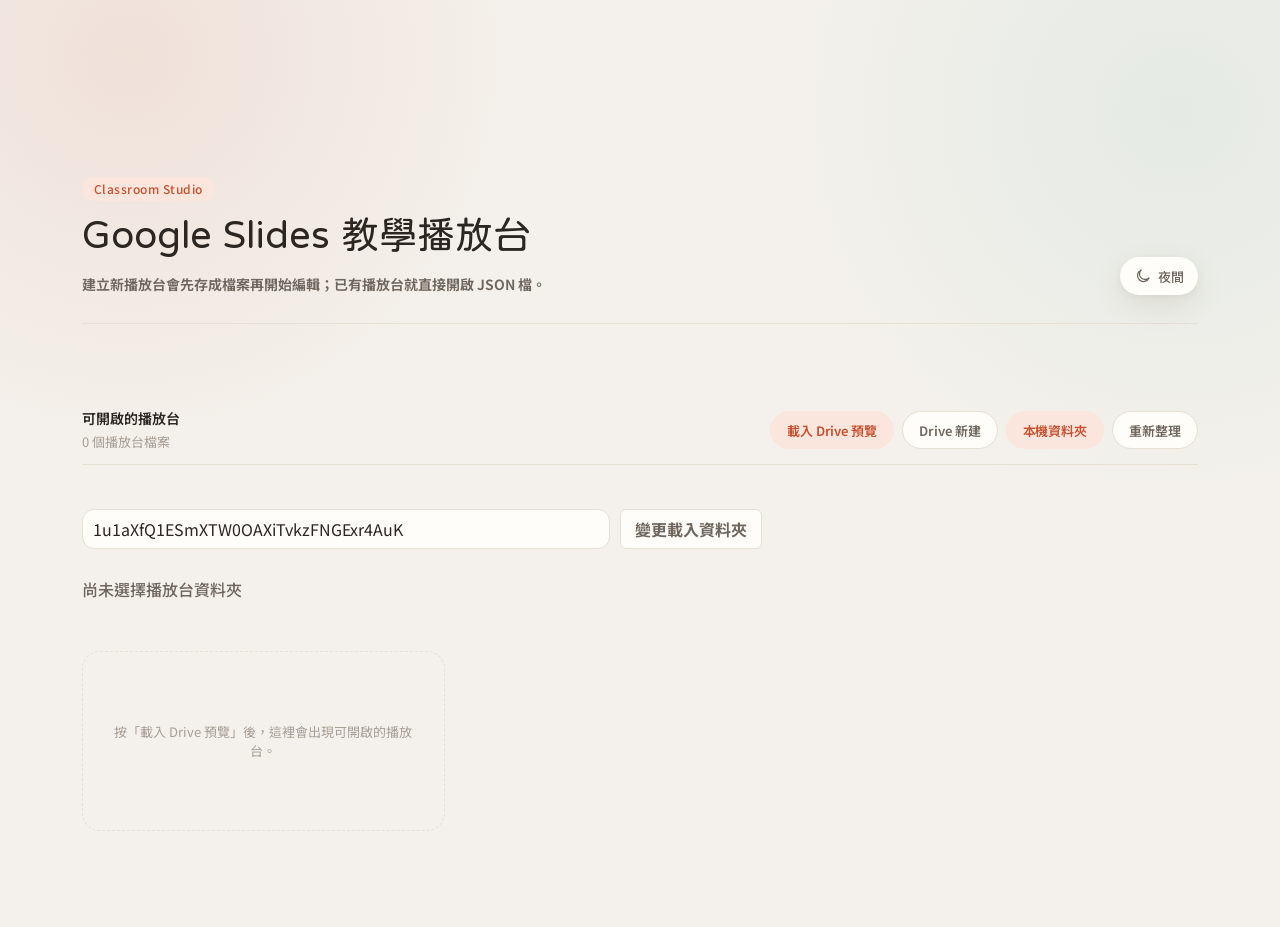
==== index.html @ c22e491b "feat: drag widgets by title bar, resize from any corner, global post board QR (assets v27) - Drop th" ====
<!doctype html>
<html lang="zh-Hant">
<head>
  <meta charset="utf-8">
  <meta name="viewport" content="width=device-width, initial-scale=1">
  <title>Google Slides 教學播放台</title>
  <link rel="icon" type="image/svg+xml" href="./favicon.svg">
  <link rel="stylesheet" href="./styles-v27.css">
  <link rel="stylesheet" href="./styles-dark-v27.css">
  <link rel="preconnect" href="https://fonts.googleapis.com">
  <link rel="preconnect" href="https://fonts.gstatic.com" crossorigin>
  <link href="https://fonts.googleapis.com/css2?family=Huninn&family=Noto+Sans+TC:wght@400;500;700&family=Poppins:wght@500;700&display=swap" rel="stylesheet">
  <link rel="stylesheet" href="./styles-classroom-v27.css">
  <script>
    // 柔光教室明暗：使用者選過就照選的，沒選過跟系統；body 一律維持 data-theme="dark" 沿用舊版版面規則
    (function () {
      var tone = null;
      try { tone = localStorage.getItem('studio-tone'); } catch (e) {}
      if (tone !== 'light' && tone !== 'dark') tone = window.matchMedia && window.matchMedia('(prefers-color-scheme: dark)').matches ? 'dark' : 'light';
      document.documentElement.dataset.tone = tone;
      // 側欄與首頁的明暗按鈕共用；切換後發 studio-tone 事件讓兩邊的按鈕文字同步
      window.toggleStudioTone = function () {
        var next = document.documentElement.dataset.tone === 'dark' ? 'light' : 'dark';
        document.documentElement.dataset.tone = next;
        try { localStorage.setItem('studio-tone', next); } catch (e) {}
        document.dispatchEvent(new CustomEvent('studio-tone'));
      };
    })();
  </script>
</head>
<body data-theme="dark">
  <div id="top-control" class="top-control hidden collapsed" aria-label="播放控制中心">
    <button id="top-control-toggle" class="top-control-toggle" type="button" aria-label="展開播放控制中心" aria-expanded="false">
      <span aria-hidden="true">▣</span>
    </button>
    <div class="top-control-panel" aria-label="播放控制面板">
      <div class="top-control-head">
        <div class="top-session-mini" aria-label="Session 狀態">
          <span class="session-dot" aria-hidden="true"></span>
          <span id="top-session-clock">--:--</span>
          <kbd>⌘K</kbd>
        </div>
        <button id="top-control-collapse" class="top-control-collapse" type="button" aria-label="收合播放控制中心">收合</button>
      </div>
      <div id="studio-file-status" class="studio-file-status hidden" aria-live="polite">尚未連結檔案｜檔名：未命名｜最新存檔：尚未存檔</div>
      <nav id="top-page-list" class="top-page-list" aria-label="頁面切換"></nav>
      <div id="top-qr-list" class="top-qr-list hidden" aria-label="貼文板 QR Code"></div>
    </div>
  </div>
  <section id="home-view" class="home-view" aria-label="檔案首頁">
    <div class="home-shell">
      <header class="home-hero">
        <div>
          <span class="home-kicker">Classroom Studio</span>
          <h1>Google Slides 教學播放台</h1>
          <p>建立新播放台會先存成檔案再開始編輯；已有播放台就直接開啟 JSON 檔。</p>
        </div>
        <button id="home-tone" type="button" aria-label="切換成夜間模式"><svg viewBox="0 0 24 24" aria-hidden="true"></svg><span>夜間</span></button>
      </header>

      <section class="home-version-section" aria-label="可開啟的播放台">
        <div class="home-section-head">
          <div>
            <h2>可開啟的播放台</h2>
            <span id="home-version-count">0 個播放台檔案</span>
          </div>
          <div class="home-folder-actions" aria-label="資料夾操作">
            <button id="home-drive-open" type="button">載入 Drive 預覽</button>
            <button id="home-drive-new" class="secondary" type="button">Drive 新建</button>
            <button id="home-choose-folder" type="button">本機資料夾</button>
            <button id="home-refresh-folder" class="secondary" type="button">重新整理</button>
          </div>
        </div>
        <div class="home-drive-config-row" style="margin-block: 10px 14px; display: flex; gap: 10px; align-items: center; max-width: 680px; flex-wrap: wrap;">
          <input type="text" id="home-drive-folder-url" placeholder="貼上 Google Drive 資料夾連結或資料夾 ID..." style="flex: 1; min-width: 260px; min-height: 40px;">
          <button id="home-drive-folder-change" type="button" class="secondary" style="min-height: 40px; white-space: nowrap;">變更載入資料夾</button>
        </div>
        <p id="home-folder-status" class="folder-status-line" aria-live="polite">尚未選擇播放台資料夾</p>
        <p id="home-version-message" class="home-message" aria-live="polite"></p>
        <div id="home-layout-grid" class="home-layout-grid"></div>
        <div class="home-internal-controls" aria-hidden="true">
          <button id="home-new-studio" class="home-file-input" type="button">建立新播放台檔案</button>
          <button id="home-enter-studio" class="home-file-input" type="button">開啟舊播放台檔案</button>
          <input id="home-folder-import" class="home-file-input" type="file" accept="application/json,.json" webkitdirectory multiple>
          <input id="home-layout-name" class="home-file-input" type="text" placeholder="例如：分組討論版.json">
          <button id="home-save-layout" class="home-file-input" type="button">另存檔案</button>
          <input id="home-sync-code" class="home-file-input" type="text" placeholder="目前檔案狀態" readonly>
          <button id="home-sync-layouts" class="home-file-input" type="button">儲存</button>
          <button id="home-load-cloud-layouts" class="home-file-input" type="button">開啟檔案</button>
          <button id="home-export-layouts" class="home-file-input" type="button">下載備份</button>
          <input id="home-import-layouts" class="home-file-input" type="file" accept="application/json,.json">
          <p id="home-file-status" class="home-file-input" aria-live="polite">尚未連結檔案</p>
        </div>
      </section>
    </div>
  </section>

  <nav id="side-rail" class="side-rail hidden" aria-label="工具導覽">
    <button class="rail-btn" type="button" id="rail-home" aria-label="首頁">
      <svg viewBox="0 0 24 24" class="rail-icon" aria-hidden="true"><path d="M4 11l8-7 8 7"/><path d="M6 10v10h12V10"/><path d="M10 20v-5h4v5"/></svg><span class="rail-label">首頁</span>
    </button>
    <button class="rail-btn" type="button" data-rail="layouts" aria-label="檔案">
      <svg viewBox="0 0 24 24" class="rail-icon" aria-hidden="true"><path d="M6 3h8l4 4v14H6z"/><path d="M14 3v4h4"/><path d="M9 14l3 3 3-3M12 10v7"/></svg><span class="rail-label">檔案</span>
    </button>
    <span class="rail-sep" aria-hidden="true"></span>
    <button class="rail-btn" type="button" data-rail="slides" aria-label="簡報">
      <svg viewBox="0 0 24 24" class="rail-icon" aria-hidden="true"><rect x="3" y="4" width="18" height="12" rx="2"/><path d="M12 16v3M8 21l4-2 4 2"/></svg><span class="rail-label">簡報</span>
    </button>
    <button class="rail-btn" type="button" data-rail="pages" aria-label="頁面">
      <svg viewBox="0 0 24 24" class="rail-icon" aria-hidden="true"><rect x="7" y="3" width="13" height="15" rx="2"/><path d="M4 7v12a2 2 0 0 0 2 2h10"/></svg><span class="rail-label">頁面</span>
    </button>
    <span class="rail-sep" aria-hidden="true"></span>
    <button class="rail-btn rail-add" type="button" id="rail-add" data-flyout="rail-add-menu" aria-label="小工具" aria-haspopup="true" aria-expanded="false">
      <svg viewBox="0 0 24 24" class="rail-icon" aria-hidden="true"><path d="M12 5v14M5 12h14"/></svg><span class="rail-label">小工具</span>
    </button>
    <span class="rail-sep" aria-hidden="true"></span>
    <button class="rail-btn" type="button" data-rail="arrange" aria-label="排列">
      <svg viewBox="0 0 24 24" class="rail-icon" aria-hidden="true"><path d="M4 3v18"/><rect x="7" y="6" width="12" height="4" rx="1"/><rect x="7" y="14" width="8" height="4" rx="1"/></svg><span class="rail-label">排列</span>
    </button>
    <button class="rail-btn" type="button" id="rail-layers" data-flyout="hidden-widget-popover" aria-label="圖層" aria-haspopup="true" aria-expanded="false">
      <svg viewBox="0 0 24 24" class="rail-icon" aria-hidden="true"><path d="M12 3l9 5-9 5-9-5z"/><path d="M3 13l9 5 9-5"/></svg><span class="rail-label">圖層</span>
    </button>
    <div class="rail-spacer"></div>
    <button class="rail-btn" type="button" id="rail-tone" aria-label="夜間">
      <svg viewBox="0 0 24 24" class="rail-icon" aria-hidden="true"><path d="M20 14.5A8 8 0 1 1 9.5 4a6.5 6.5 0 0 0 10.5 10.5z"/></svg><span class="rail-label">夜間</span>
    </button>
    <button class="rail-btn" type="button" id="rail-fullscreen" aria-label="全螢幕">
      <svg viewBox="0 0 24 24" class="rail-icon" aria-hidden="true"><path d="M4 9V4h5M20 9V4h-5M4 15v5h5M20 15v5h-5"/></svg><span class="rail-label">全螢幕</span>
    </button>
  </nav>
  <div id="rail-add-menu" class="rail-flyout rail-add-menu hidden" role="menu" aria-label="新增小工具">
    <strong class="rail-flyout-title">新增小工具</strong>
    <div class="rail-add-grid">
      <button type="button" role="menuitem" data-add-widget="timer"><svg viewBox="0 0 24 24" class="rail-icon" aria-hidden="true"><path d="M7 3h10M7 21h10"/><path d="M8 3c0 5 8 5 8 9s-8 4-8 9"/><path d="M16 3c0 5-8 5-8 9s8 4 8 9"/></svg><span>計時器</span></button>
      <button type="button" role="menuitem" data-add-widget="clock"><svg viewBox="0 0 24 24" class="rail-icon" aria-hidden="true"><circle cx="12" cy="12" r="9"/><path d="M12 7v5l3 2"/></svg><span>時鐘</span></button>
      <button type="button" role="menuitem" data-add-widget="text"><svg viewBox="0 0 24 24" class="rail-icon" aria-hidden="true"><rect x="3" y="4" width="18" height="16" rx="2"/><path d="M8 9h8M12 9v7"/></svg><span>文字框</span></button>
      <button type="button" role="menuitem" data-add-widget="groups"><svg viewBox="0 0 24 24" class="rail-icon" aria-hidden="true"><circle cx="7" cy="8" r="2.5"/><circle cx="17" cy="8" r="2.5"/><circle cx="12" cy="15" r="2.5"/><path d="M3 20c.5-2 2-3 4-3M21 20c-.5-2-2-3-4-3"/></svg><span>分組</span></button>
      <button type="button" role="menuitem" data-add-widget="image"><svg viewBox="0 0 24 24" class="rail-icon" aria-hidden="true"><rect x="3" y="5" width="18" height="14" rx="2"/><path d="M3 16l5-5 4 4 3-3 6 6"/><circle cx="16" cy="9" r="1.5"/></svg><span>圖片</span></button>
      <button type="button" role="menuitem" data-add-widget="youtube"><svg viewBox="0 0 24 24" class="rail-icon" aria-hidden="true"><rect x="2.5" y="5.5" width="19" height="13" rx="4"/><path d="M10 9.5v5l4.5-2.5z" fill="currentColor"/></svg><span>YouTube</span></button>
      <button type="button" role="menuitem" data-add-widget="slides"><svg viewBox="0 0 24 24" class="rail-icon" aria-hidden="true"><rect x="3" y="3" width="18" height="13" rx="2"/><path d="M7 20h10M7 8h6M7 11h9"/></svg><span>簡報窗</span></button>
      <button type="button" role="menuitem" data-add-widget="qr"><svg viewBox="0 0 24 24" class="rail-icon" aria-hidden="true"><rect x="3" y="3" width="7" height="7" rx="1"/><rect x="14" y="3" width="7" height="7" rx="1"/><rect x="3" y="14" width="7" height="7" rx="1"/><path d="M14 14h3v3M21 14v.01M14 21h7v-4"/></svg><span>QR Code</span></button>
    </div>
  </div>
  <div id="hidden-widget-popover" class="hidden-widget-popover rail-flyout rail-layers hidden" aria-label="圖層">
    <div class="hidden-widget-head">
      <strong>圖層</strong>
      <div class="hidden-widget-actions">
        <button id="show-all-created-widgets" class="secondary" type="button">顯示全部</button>
        <button id="hide-all-created-widgets" class="secondary" type="button">隱藏全部</button>
      </div>
    </div>
    <div id="hidden-widget-list" class="hidden-widget-list"></div>
  </div>
  <main class="studio hidden">
    <section class="stage-column" aria-label="簡報播放區">
      <div id="slide-stage" class="slide-stage">
        <nav id="page-tabs" class="page-tabs" aria-label="頁面切換"></nav>
        <div id="empty-state" class="empty-state">
          <strong>Google Slides 教學播放台</strong>
          <span>從下方 slides 貼上簡報連結。</span>
        </div>
        <iframe id="slides-frame" title="Google Slides 簡報播放器" allowfullscreen></iframe>
        <section id="post-board-stage" class="post-board-stage hidden" aria-label="貼文板">
          <header class="post-board-hero">
            <div>
              <span class="post-board-kicker">Live Post Board</span>
              <h1 id="post-board-title" contenteditable="plaintext-only" spellcheck="false" tabindex="0" title="點擊可編輯標題">貼文板</h1>
              <p id="post-board-detail"></p>
            </div>
            
            <div class="post-board-actions">
              <button id="post-board-note-toggle" class="post-board-action-btn" type="button" title="編輯公告">公告</button>
              <button id="post-board-qr-toggle" type="button" class="post-board-action-btn" title="顯示／隱藏 QR Code">QR Code</button>
              <!-- Controls toggle will be dynamically appended here via JS -->
            </div>

            <!-- Note editor popover -->
            <div class="post-board-note-wrap hidden">
              <div class="post-board-note-toolbar">
                <button type="button" class="note-cmd-btn" data-cmd="bold" title="粗體"><b>B</b></button>
                <button type="button" class="note-cmd-btn" data-cmd="italic" title="斜體"><i>I</i></button>
                <span class="note-tool-sep"></span>
                <button type="button" class="note-size-btn" data-size="2" title="小字">小</button>
                <button type="button" class="note-size-btn" data-size="3" title="中字">中</button>
                <button type="button" class="note-size-btn" data-size="5" title="大字">大</button>
                <button type="button" class="note-size-btn" data-size="7" title="特大字">特大</button>
                <span class="note-tool-sep"></span>
                <button type="button" class="note-link-btn" title="插入超連結">
                  <svg viewBox="0 0 24 24" width="13" height="13" fill="none" stroke="currentColor" stroke-width="2.5" stroke-linecap="round" stroke-linejoin="round">
                    <path d="M10 13a5 5 0 0 0 7.54.54l3-3a5 5 0 0 0-7.07-7.07l-1.72 1.71"></path>
                    <path d="M14 11a5 5 0 0 0-7.54-.54l-3 3a5 5 0 0 0 7.07 7.07l1.71-1.71"></path>
                  </svg>
                </button>
                <span class="note-tool-sep"></span>
                <div class="note-color-swatches" title="文字顏色">
                  <button type="button" class="color-swatch active" data-color="#1e252c" style="background-color: #1e252c;"></button>
                  <button type="button" class="color-swatch" data-color="#e11d48" style="background-color: #e11d48;"></button>
                  <button type="button" class="color-swatch" data-color="#d97706" style="background-color: #d97706;"></button>
                  <button type="button" class="color-swatch" data-color="#059669" style="background-color: #059669;"></button>
                  <button type="button" class="color-swatch" data-color="#2563eb" style="background-color: #2563eb;"></button>
                  <button type="button" class="color-swatch" data-color="#7c3aed" style="background-color: #7c3aed;"></button>
                  <label class="note-color-custom color-swatch-custom" title="自訂顏色">
                    <input type="color" id="post-board-note-color" value="#1e252c">
                    <svg viewBox="0 0 24 24" class="custom-color-svg">
                      <defs>
                        <linearGradient id="rainbow" x1="0%" y1="0%" x2="100%" y2="100%">
                          <stop offset="0%" stop-color="#ff0055" />
                          <stop offset="35%" stop-color="#ffcc00" />
                          <stop offset="70%" stop-color="#00cc88" />
                          <stop offset="100%" stop-color="#6633ff" />
                        </linearGradient>
                      </defs>
                      <circle cx="12" cy="12" r="10" fill="url(#rainbow)" />
                    </svg>
                  </label>
                </div>
              </div>
              <div id="post-board-note" class="post-board-note" contenteditable="true" data-placeholder="點此輸入公告文字…"></div>
            </div>

            <!-- QR Code popover -->
            <div class="post-board-qr-popover hidden" id="post-board-qr-popover">
              <span id="post-board-join-title" class="post-board-join-title"></span>
              <img id="post-board-qr" alt="貼文板 QR Code">
              <div class="post-board-join-footer">
                <a id="post-board-link" href="#" target="_blank" rel="noreferrer">開啟投稿頁</a>
                <button id="post-board-qr-expand" type="button" class="post-board-qr-expand" title="放大 QR Code">⛶</button>
              </div>
            </div>
          </header>
          <div id="post-board-message" class="post-board-message" aria-live="polite"></div>
          <div id="post-board-grid" class="post-board-grid"></div>
        </section>
        <div id="post-board-qr-modal" class="post-board-qr-modal hidden" role="dialog" aria-modal="true">
          <div class="post-board-qr-modal-inner">
            <p id="post-board-qr-modal-title" class="post-board-qr-modal-title"></p>
            <img id="post-board-qr-modal-img" alt="貼文板 QR Code 大圖">
            <div class="post-board-qr-modal-url-wrap">
              <span id="post-board-qr-modal-url" title="點擊可複製投稿網址"></span>
              <button id="post-board-qr-modal-url-copy" class="secondary" type="button">複製</button>
            </div>
            <button id="post-board-qr-modal-close" type="button" class="post-board-qr-modal-close">關閉</button>
          </div>
        </div>
        <div id="slides-loading" class="slides-loading hidden" aria-live="polite">
          <div class="loading-box">
            <div class="spinner" aria-hidden="true"></div>
            <strong id="loading-title">正在載入簡報</strong>
            <span id="loading-detail">Google Slides 第一次載入可能需要 10-30 秒。</span>
            <div class="loading-actions">
              <button id="retry-slides" type="button">重新載入</button>
              <a id="loading-open-slides" class="link-button secondary disabled" href="#" target="_blank" rel="noreferrer">另開簡報</a>
            </div>
          </div>
        </div>
        <div id="snap-guides" class="snap-guides" aria-hidden="true"></div>

        <article id="timer-widget" class="widget timer-widget hidden" data-widget="timer" aria-label="計時器小工具">
          <button class="drag-handle" type="button" aria-label="拖曳計時器">⋮⋮</button>
          <div id="stage-timer-title" class="widget-label">計時器</div>
          <div id="stage-timer" class="stage-timer">05:00</div>
          <div id="stage-timer-note" class="stage-note">準備中</div>
          <div class="stage-timer-actions" aria-label="計時器控制">
            <button id="stage-timer-start" type="button">開始</button>
            <button id="stage-timer-pause" type="button">暫停</button>
            <button id="stage-timer-reset" type="button">重設</button>
          </div>
          <button class="resize-handle" type="button" aria-label="縮放計時器"></button>
        </article>

        <article id="clock-widget" class="widget clock-widget hidden" data-widget="clock" aria-label="現在時間小工具">
          <button class="drag-handle" type="button" aria-label="拖曳現在時間">⋮⋮</button>
          <div id="stage-clock-title" class="widget-label">現在時間</div>
          <div id="stage-clock" class="stage-clock">--:--</div>
          <button class="resize-handle" type="button" aria-label="縮放現在時間"></button>
        </article>

        <article id="groups-widget" class="widget groups-widget hidden" data-widget="groups" aria-label="分組名單小工具">
          <button class="drag-handle" type="button" aria-label="拖曳分組名單">⋮⋮</button>
          <div id="stage-groups-title" class="widget-label">Groups</div>
          <div id="stage-groups" class="stage-groups"></div>
          <button class="resize-handle" type="button" aria-label="縮放分組名單"></button>
        </article>

        <article id="text-widget" class="widget text-widget hidden" data-widget="text" aria-label="文字框小工具">
          <button class="drag-handle" type="button" aria-label="拖曳文字框">⋮⋮</button>
          <div id="stage-text-box" class="stage-text-box">文字框</div>
          <button class="resize-handle" type="button" aria-label="縮放文字框"></button>
        </article>

        <article id="image-widget" class="widget image-widget hidden" data-widget="image" aria-label="圖片小工具">
          <button class="drag-handle" type="button" aria-label="拖曳圖片">⋮⋮</button>
          <div id="stage-image-title" class="widget-label">Image</div>
          <img id="stage-image" alt="">
          <div id="stage-image-empty" class="stage-empty">選擇圖片或貼上圖片網址</div>
          <button class="resize-handle" type="button" aria-label="縮放圖片"></button>
        </article>

        <article id="youtube-widget" class="widget youtube-widget hidden" data-widget="youtube" aria-label="YouTube 播放器小工具">
          <button class="drag-handle" type="button" aria-label="拖曳 YouTube 播放器">⋮⋮</button>
          <div id="stage-youtube-title" class="widget-label">YouTube</div>
          <div class="youtube-frame-wrap">
            <iframe id="youtube-frame" title="YouTube 播放器" allow="accelerometer; autoplay; clipboard-write; encrypted-media; gyroscope; picture-in-picture; web-share" allowfullscreen></iframe>
            <div id="stage-youtube-empty" class="stage-empty">貼上 YouTube 連結或影片 ID</div>
          </div>
          <button class="resize-handle" type="button" aria-label="縮放 YouTube 播放器"></button>
        </article>
      </div>
    </section>

    <aside class="control-tray" aria-label="小工具設定">
      <section id="slides-panel" class="tool-section" data-panel="slides">
        <h2>簡報</h2>
        <label for="slides-url">Google Slides、Google Drive 檔案（PDF / PPTX）、或 PowerPoint 公開連結</label>
        <textarea id="slides-url" rows="4" placeholder="Google Slides 連結、Google Drive 分享連結（PDF / PPTX）、或 HTTPS 直連 .pptx 網址"></textarea>
        <div class="button-row">
          <button id="load-slides" type="button">載入簡報</button>
          <button id="clear-slides" class="secondary" type="button">清除</button>
        </div>
        <button id="add-slides-widget" class="secondary" type="button">新增簡報小工具</button>
        <div class="button-row">
          <button id="switch-slides-mode" class="secondary" type="button">切換播放模式</button>
          <a id="open-slides" class="link-button secondary disabled" href="#" target="_blank" rel="noreferrer">另開簡報</a>
        </div>
        <a id="open-online-app" class="link-button secondary hidden" href="https://astrid0903.github.io/my-classroom-tools/" target="_blank" rel="noreferrer">開啟線上播放台</a>
        <p id="slides-debug" class="debug-link"></p>
        <p id="slides-message" class="hint" aria-live="polite">支援 Google Slides、Google Drive 檔案（PDF / PPTX / PPT）、及 HTTPS 直連 .pptx 網址（經 Microsoft Office Online 預覽）。</p>
      </section>

      <section id="pages-panel" class="tool-section pages-panel" data-panel="pages">
        <div class="section-head">
          <h2>頁面</h2>
          <span class="panel-kicker">PAGES</span>
        </div>

        <div class="panel-group">
          <div class="panel-group-head">頁面</div>
          <label for="page-select">目前頁面</label>
          <select id="page-select"></select>
          <label for="page-name">頁面名稱</label>
          <input id="page-name" type="text" placeholder="例如：討論白板、影片頁">
          <div class="button-row three">
            <button id="add-page" type="button">＋ 白板</button>
            <button id="add-post-board-page" class="secondary" type="button">＋ 貼文板</button>
            <button id="delete-page" class="danger" type="button">刪除</button>
          </div>
        </div>

        <div class="panel-group">
          <div class="panel-group-head">標題與背景</div>
          <label for="page-title-color">標題文字顏色</label>
          <div class="button-row">
            <input id="page-title-color" type="color" value="#1a2330">
            <button id="clear-page-title-color" class="secondary" type="button">清除顏色</button>
          </div>
          <label for="page-bg-color">背景顏色</label>
          <div class="button-row">
            <input id="page-bg-color" type="color" value="#080a0e">
            <button id="clear-page-bg" class="secondary" type="button">清除背景</button>
          </div>
          <div class="bg-swatches" id="bg-swatches">
            <button class="swatch" data-color="#ffffff" style="background:#ffffff" title="白色"></button>
            <button class="swatch" data-color="#f5f5f5" style="background:#f5f5f5" title="淺灰"></button>
            <button class="swatch" data-color="#e8edf2" style="background:#e8edf2" title="霧藍灰"></button>
            <button class="swatch" data-color="#fdf6ec" style="background:#fdf6ec" title="米白"></button>
            <button class="swatch" data-color="#eaf4e8" style="background:#eaf4e8" title="淺綠"></button>
            <button class="swatch" data-color="#e8f0fb" style="background:#e8f0fb" title="淺藍"></button>
            <button class="swatch" data-color="#fce8f0" style="background:#fce8f0" title="淺粉"></button>
            <button class="swatch" data-color="#1a1a2e" style="background:#1a1a2e" title="深藍黑"></button>
            <button class="swatch" data-color="#080a0e" style="background:#080a0e" title="近黑"></button>
          </div>
          <label for="page-bg-image-file">預設背景圖片</label>
          <input id="page-bg-image-file" type="file" accept="image/*" multiple>
          <div id="page-bg-preset-list" class="bg-preset-list" aria-live="polite"></div>
          <div id="page-bg-opacity-row" class="hidden">
            <label for="page-bg-opacity">圖片透明度 <span id="page-bg-opacity-value">60</span>%</label>
            <input id="page-bg-opacity" type="range" min="10" max="100" value="60" step="5">
          </div>
          <p id="page-bg-status" class="hint" aria-live="polite"></p>
        </div>

        <div id="post-board-controls" class="post-board-controls panel-group hidden">
          <div class="panel-group-head">貼文板</div>
          <label for="post-board-join-url">參與者投稿連結</label>
          <input id="post-board-join-url" type="text" readonly>
          <div class="button-row">
            <button id="copy-post-board-link" class="secondary" type="button">複製連結</button>
            <a id="open-post-board-link" class="link-button secondary" href="#" target="_blank" rel="noreferrer">開啟投稿頁</a>
          </div>
          <label for="post-board-participant-mode">參與者權限</label>
          <select id="post-board-participant-mode">
            <option value="edit">可新增與編輯</option>
            <option value="add">只能新增</option>
            <option value="view">只能瀏覽</option>
          </select>
          <button id="post-board-add-post" type="button">講師新增貼文</button>
          <button id="export-obsidian" class="secondary" type="button">匯出 Obsidian 筆記</button>
          <button id="export-pdf" class="secondary" type="button">匯出 PDF</button>
          <button id="export-all-files" class="secondary" type="button">匯出所有檔案（ZIP）</button>
        </div>

        <p id="page-message" class="hint" aria-live="polite">可新增白板或貼文板；白板與貼文板都可調整標題與背景，小工具只會顯示在目前頁面。</p>
      </section>

      <section id="timer-panel" class="tool-section" data-panel="timer">
        <div class="section-head">
          <h2>計時器</h2>
          <label class="switch">
            <input id="show-timer" type="checkbox">
            <span>顯示</span>
          </label>
        </div>
        <label for="timer-title">標題</label>
        <input id="timer-title" type="text" placeholder="例如：小組討論" value="計時器">
        <div class="time-grid">
          <label>
            分鐘
            <input id="timer-minutes" type="number" min="0" max="180" value="5">
          </label>
          <label>
            秒
            <input id="timer-seconds" type="number" min="0" max="59" value="0">
          </label>
        </div>
        <div class="button-row three">
          <button id="timer-start" type="button">開始</button>
          <button id="timer-pause" class="secondary" type="button">暫停</button>
          <button id="timer-reset" class="secondary" type="button">重設</button>
        </div>
      </section>

      <section id="clock-panel" class="tool-section" data-panel="clock">
        <div class="section-head">
          <h2>現在時間</h2>
          <label class="switch">
            <input id="show-clock" type="checkbox">
            <span>顯示</span>
          </label>
        </div>
        <label for="clock-title">標題</label>
        <input id="clock-title" type="text" placeholder="例如：現在時間" value="現在時間">
      </section>

      <section id="groups-panel" class="tool-section" data-panel="groups">
        <div class="section-head">
          <h2>學員分組</h2>
          <label class="switch">
            <input id="show-groups" type="checkbox">
            <span>顯示</span>
          </label>
        </div>
        <label for="groups-title">顯示標題</label>
        <input id="groups-title" type="text" placeholder="例如：今日分組" value="Groups">
        <label for="student-list">學員名單</label>
        <textarea id="student-list" rows="7" placeholder="一行一位，也可以用逗號分隔"></textarea>
        <div class="group-controls">
          <label>
            分成幾組
            <input id="group-count" type="number" min="1" max="20" value="4">
          </label>
          <label class="switch shuffle-switch">
            <input id="shuffle-groups" type="checkbox" checked>
            <span>隨機</span>
          </label>
        </div>
        <div class="button-row">
          <button id="make-groups" type="button">產生分組</button>
          <button id="copy-groups" class="secondary" type="button">複製</button>
        </div>
        <div class="manual-groups">
          <div class="section-head">
            <h3>手動分組</h3>
            <button id="build-manual-groups" class="secondary compact-button" type="button">建立欄位</button>
          </div>
          <div id="manual-groups-list" class="manual-groups-list"></div>
          <button id="apply-manual-groups" class="secondary" type="button">套用手動名單</button>
        </div>
        <div id="groups-output" class="groups-output" aria-live="polite"></div>
      </section>

      <section id="text-panel" class="tool-section" data-panel="text">
        <div class="section-head">
          <h2>文字框</h2>
          <label class="switch">
            <input id="show-text-box" type="checkbox">
            <span>顯示</span>
          </label>
        </div>
        <label for="text-box-content">文字內容</label>
        <textarea id="text-box-content" rows="4" placeholder="輸入要顯示在簡報上的文字">文字框</textarea>
        <div class="text-controls">
          <label>
            字體大小
            <input id="text-box-size" type="number" min="8" max="320" step="1" value="44" inputmode="numeric">
          </label>
          <label>
            顏色
            <input id="text-box-color" type="color" value="#ffffff">
          </label>
        </div>
        <label for="text-box-align">文字對齊</label>
        <select id="text-box-align">
          <option value="left">靠左</option>
          <option value="center" selected>置中</option>
          <option value="right">靠右</option>
        </select>
      </section>

      <section id="image-panel" class="tool-section" data-panel="image">
        <div class="section-head">
          <h2>圖片</h2>
          <label class="switch">
            <input id="show-image" type="checkbox">
            <span>顯示</span>
          </label>
        </div>
        <label for="image-title">標題</label>
        <input id="image-title" type="text" placeholder="例如：範例圖片" value="Image">
        <label for="image-url">圖片網址</label>
        <input id="image-url" type="text" placeholder="https://...jpg">
        <label for="image-file">或選擇本機圖片</label>
        <input id="image-file" type="file" accept="image/*">
        <div class="button-row">
          <button id="load-image" type="button">載入圖片</button>
          <button id="clear-image" class="secondary" type="button">清除圖片</button>
        </div>
        <p id="image-message" class="hint" aria-live="polite"></p>
      </section>

      <section id="youtube-panel" class="tool-section" data-panel="youtube">
        <div class="section-head">
          <h2>YouTube</h2>
          <label class="switch">
            <input id="show-youtube" type="checkbox">
            <span>顯示</span>
          </label>
        </div>
        <label for="youtube-title">標題</label>
        <input id="youtube-title" type="text" placeholder="例如：示範影片" value="YouTube">
        <label for="youtube-url">YouTube 連結或影片 ID</label>
        <input id="youtube-url" type="text" placeholder="https://www.youtube.com/watch?v=...">
        <div class="button-row">
          <button id="load-youtube" type="button">載入影片</button>
          <button id="clear-youtube" class="secondary" type="button">清除影片</button>
        </div>
        <a id="open-youtube" class="link-button secondary disabled" href="#" target="_blank" rel="noreferrer">另開影片</a>
        <p id="youtube-message" class="hint" aria-live="polite"></p>
      </section>

      <section id="layouts-panel" class="tool-section" data-panel="layouts">
        <h2>檔案存檔</h2>
        <label for="layout-name">檔案名稱</label>
        <input id="layout-name" type="text" placeholder="例如：分組討論版.json">
        <button id="save-layout" type="button">另存檔案</button>
        <label for="saved-layouts">目前檔案</label>
        <select id="saved-layouts"></select>
        <div class="button-row">
          <button id="load-layout" class="secondary" type="button">開啟檔案</button>
          <button id="delete-layout" class="danger" type="button">中斷自動存檔</button>
        </div>
        <div class="button-row">
          <button id="export-layouts" class="secondary" type="button">下載備份檔</button>
          <button id="sync-layouts" type="button">儲存到目前檔案</button>
        </div>
        <label for="import-layouts">從檔案匯入</label>
        <input id="import-layouts" type="file" accept="application/json,.json">
        <label for="sync-code">自動存檔狀態</label>
        <input id="sync-code" type="text" placeholder="尚未連結檔案" readonly>
        <p id="editor-file-status" class="file-status-line" aria-live="polite">尚未連結檔案</p>
        <button id="load-cloud-layouts" class="secondary" type="button">開啟檔案</button>
        <p id="layout-message" class="hint" aria-live="polite"></p>
      </section>

      <section id="arrange-panel" class="tool-section" data-panel="arrange">
        <h2>排列小工具</h2>
        <button id="clear-widget-selection" class="secondary" type="button">取消全部選取</button>
        <div class="button-row">
          <button id="align-left-widgets" class="secondary" type="button">靠左對齊</button>
          <button id="align-center-widgets" class="secondary" type="button">置中</button>
        </div>
        <button id="align-right-widgets" class="secondary" type="button">靠右對齊</button>
        <div class="button-row">
          <button id="distribute-horizontal-widgets" type="button">水平平均分配</button>
          <button id="distribute-vertical-widgets" type="button">垂直平均分配</button>
        </div>
        <p id="arrange-message" class="hint" aria-live="polite">點小工具可選取，再點一次取消；按住 Ctrl 或 Command 可多選。</p>
      </section>
    </aside>



  </main>

  <section id="participant-view" class="participant-view hidden" aria-label="貼文板">

    <!-- 看板畫面（預設） -->
    <div id="participant-board-screen" class="participant-screen">
      <main class="participant-shell">
        <header class="participant-head">
          <span>Classroom Post Board</span>
          <div class="participant-head-row">
            <h1 id="participant-title">貼文板</h1>
            <button id="participant-change-name-btn" class="participant-change-name-btn" type="button" title="點擊修改您的名字">
              👤 我是：<span id="participant-display-name">訪客</span> <span class="edit-hint">✎ 修改</span>
            </button>
          </div>
        </header>
      </main>
      <div id="participant-note" class="participant-note"></div>
      <div id="participant-board-body" class="participant-board-body"></div>
      <button id="participant-open-form" class="participant-fab" type="button" aria-label="新增貼文">✏ 新增貼文</button>
    </div>

    <!-- 投稿表單畫面 -->
    <div id="participant-form-screen" class="participant-screen hidden">
      <header class="participant-form-head">
        <button id="participant-back" type="button" class="participant-back-btn" aria-label="返回看板">← 返回看板</button>
        <span id="participant-form-title">新增貼文</span>
      </header>
      <main class="participant-shell">
        <form id="participant-form" class="participant-form">
          <label for="participant-name">名稱</label>
          <input id="participant-name" type="text" maxlength="40" placeholder="可填座號、組別或暱稱">
          <div id="participant-section-row">
            <label for="participant-section">投稿區段</label>
            <select id="participant-section"></select>
          </div>
          <label for="participant-content">貼文內容</label>
          <textarea id="participant-content" rows="5" maxlength="600" placeholder="寫下你的想法、問題或回饋"></textarea>
          <label for="participant-image">上傳檔案（圖片最多 5 張，另可附 1 個任意格式的檔案）</label>
          <input id="participant-image" type="file" multiple>
          <div id="participant-file-preview" class="post-file-preview hidden" aria-live="polite">
            <span id="participant-file-icon" class="post-file-icon" aria-hidden="true">檔案</span>
            <span id="participant-file-name" class="post-file-name"></span>
            <button id="participant-file-remove" type="button" class="post-file-remove" aria-label="移除附件">×</button>
          </div>
          <div id="participant-image-preview" class="participant-image-preview hidden" aria-live="polite">
            <div class="participant-image-preview-head">
              <span>圖片預覽</span>
              <button id="participant-image-clear" type="button">全部移除</button>
            </div>
            <div id="participant-image-preview-img" class="participant-image-preview-grid" aria-label="圖片預覽"></div>
          </div>
          <button id="participant-submit" type="submit">送出貼文</button>
          <p id="participant-message" class="hint" aria-live="polite"></p>
        </form>
      </main>
    </div>

  </section>

  <div id="post-edit-modal" class="post-edit-modal hidden" role="dialog" aria-modal="true" aria-label="編輯貼文">
    <div class="post-edit-dialog">
      <h3 id="post-edit-title">編輯貼文</h3>
      <label for="post-edit-section" id="post-edit-section-label">區段</label>
      <select id="post-edit-section"></select>
      <label for="post-edit-author">名稱</label>
      <input id="post-edit-author" type="text" maxlength="40">
      <label for="post-edit-content">內容</label>
      <textarea id="post-edit-content" maxlength="600" rows="5"></textarea>
      
      <label for="post-edit-type">貼文類型</label>
      <select id="post-edit-type">
        <option value="text">一般貼文</option>
        <option value="poll">投票貼文</option>
      </select>

      <div id="post-edit-poll-container" class="hidden">
        <label>投票選項</label>
        <div id="post-edit-poll-options" class="post-edit-poll-options"></div>
        <button id="post-edit-add-poll-option" class="secondary small-btn" type="button">+ 新增選項</button>
      </div>

      <label for="post-edit-image-input" id="post-edit-image-label">圖片 / 附件檔案</label>
      <div id="post-edit-images" class="post-edit-images hidden"></div>
      <div id="post-edit-file" class="post-file-preview hidden" aria-live="polite">
        <span id="post-edit-file-icon" class="post-file-icon" aria-hidden="true">檔案</span>
        <span id="post-edit-file-name" class="post-file-name"></span>
        <button id="post-edit-file-remove" type="button" class="post-file-remove" aria-label="移除附件">×</button>
      </div>
      <input id="post-edit-image-input" type="file" multiple>
      <div class="button-row">
        <button id="post-edit-save" type="button">儲存</button>
        <button id="post-edit-cancel" class="secondary" type="button">取消</button>
      </div>
      <p id="post-edit-message" class="hint" aria-live="polite"></p>
    </div>
  </div>

  <div id="participant-post-modal" class="post-edit-modal participant-post-modal hidden" role="dialog" aria-modal="true" aria-label="貼文內容">
    <div class="participant-post-dialog">
      <button id="participant-post-modal-close" class="participant-post-modal-close" type="button" aria-label="關閉貼文內容">×</button>
      <div id="participant-post-modal-meta" class="post-meta participant-post-modal-meta"></div>
      <div id="participant-post-modal-content" class="participant-post-modal-content"></div>
      <div id="participant-post-modal-image" class="participant-post-modal-image"></div>
    </div>
  </div>

  <!-- 學員姓名輸入彈窗 -->
  <div id="participant-name-modal" class="post-edit-modal hidden" role="dialog" aria-modal="true" aria-label="歡迎加入貼文板">
    <div class="post-edit-dialog participant-name-dialog">
      <h3>歡迎加入貼文板</h3>
      <label for="participant-name-modal-input" style="display:block; margin-bottom: 8px; font-weight: 700;">在開始使用前，請先輸入您的名字或座號：</label>
      <input id="participant-name-modal-input" type="text" maxlength="20" placeholder="例如：3號 曉明">
      <div class="button-row" style="margin-top: 15px;">
        <button id="participant-name-modal-submit" type="button">開始使用</button>
        <button id="participant-name-modal-cancel" class="secondary" type="button">取消</button>
      </div>
      <p id="participant-name-modal-error" class="hint error" style="margin-top: 8px;"></p>
    </div>
  </div>

  <div id="prompt-modal" class="post-edit-modal hidden" role="dialog" aria-modal="true" aria-label="輸入">
    <div class="post-edit-dialog post-simple-dialog">
      <h3 id="prompt-modal-title">輸入</h3>
      <input id="prompt-modal-input" type="text" maxlength="40">
      <div class="button-row">
        <button id="prompt-modal-ok" type="button">確定</button>
        <button id="prompt-modal-cancel" class="secondary" type="button">取消</button>
      </div>
    </div>
  </div>

  <div id="confirm-modal" class="post-edit-modal hidden" role="dialog" aria-modal="true" aria-label="確認">
    <div class="post-edit-dialog post-simple-dialog">
      <p id="confirm-modal-message" class="confirm-modal-message"></p>
      <div class="button-row">
        <button id="confirm-modal-ok" class="danger" type="button">確定刪除</button>
        <button id="confirm-modal-cancel" class="secondary" type="button">取消</button>
      </div>
    </div>
  </div>

  <div id="image-viewer" class="image-viewer hidden" role="dialog" aria-modal="true" aria-label="貼文圖片預覽">
    <div class="image-viewer-bar">
      <button id="image-viewer-prev" type="button" class="hidden" title="上一張">← 上一張</button>
      <span id="image-viewer-nav-counter" class="image-viewer-nav-counter hidden"></span>
      <button id="image-viewer-next" type="button" class="hidden" title="下一張">下一張 →</button>
      <a id="image-viewer-download" class="link-button" href="#" download="貼文圖片.jpg">下載圖片</a>
      <button id="image-viewer-rotate-left" type="button" title="向左轉">↶ 左轉</button>
      <button id="image-viewer-rotate-right" type="button" title="向右轉">↷ 右轉</button>
      <button id="image-viewer-rotate-reset" type="button" title="重設方向">重設</button>
      <button id="image-viewer-save-rotation" type="button" class="hidden" title="儲存旋轉後的圖片">儲存旋轉</button>
      <button id="image-viewer-close" type="button">關閉</button>
    </div>
    <p id="image-viewer-message" class="image-viewer-message" aria-live="polite"></p>
    <div class="image-viewer-zoom-wrap">
      <span class="image-viewer-zoom-label">縮放</span>
      <input id="image-viewer-zoom" type="range" min="25" max="300" step="5" value="100">
      <span id="image-viewer-zoom-value">100%</span>
    </div>
    <div class="image-viewer-scroll">
      <img id="image-viewer-img" alt="貼文圖片預覽">
    </div>
  </div>

  <div id="settings-backdrop" class="settings-backdrop hidden"></div>

  <script src="./script-v27.js"></script>
  <script>
    // 側欄：首頁、檔案、簡報、頁面、＋小工具、排列、圖層、明暗、全螢幕（第 3 階段起直接呼叫 script.js，不再代理舊工具列）
    (function () {
      var rail = document.getElementById('side-rail');
      var studio = document.querySelector('main.studio');
      if (!rail || !studio) return;
      var layers = document.getElementById('hidden-widget-popover');
      var toggleLayers = function () { setHiddenWidgetsOpen(!hiddenWidgetsOpen); };
      var addMenu = document.getElementById('rail-add-menu');

      function placeFlyout(flyout, button) {
        var top = button.getBoundingClientRect().top;
        flyout.style.top = Math.max(12, Math.min(top, window.innerHeight - flyout.offsetHeight - 12)) + 'px';
      }
      function setAddMenu(open) {
        var btn = document.getElementById('rail-add');
        addMenu.classList.toggle('hidden', !open);
        btn.classList.toggle('active', open);
        btn.setAttribute('aria-expanded', String(open));
        if (open) placeFlyout(addMenu, btn);
      }
      function layersOpen() { return layers && !layers.classList.contains('hidden'); }
      // 亮起狀態由 setHiddenWidgetsOpen 處理，這裡只負責把清單對齊按鈕
      function syncLayersButton() {
        if (layersOpen()) placeFlyout(layers, document.getElementById('rail-layers'));
      }
      if (layers) new MutationObserver(syncLayersButton).observe(layers, { attributes: true, attributeFilter: ['class'] });
      syncLayersButton();

      function syncTone() {
        var dark = document.documentElement.dataset.tone === 'dark';
        ['rail-tone', 'home-tone'].forEach(function (id) {
          var btn = document.getElementById(id);
          if (!btn) return;
          btn.querySelector('span').textContent = dark ? '明亮' : '夜間';
          btn.setAttribute('aria-label', dark ? '切換成明亮模式' : '切換成夜間模式');
          btn.querySelector('svg').innerHTML = dark
            ? '<circle cx="12" cy="12" r="4"/><path d="M12 2v2M12 20v2M4.9 4.9l1.4 1.4M17.7 17.7l1.4 1.4M2 12h2M20 12h2M4.9 19.1l1.4-1.4M17.7 6.3l1.4-1.4"/>'
            : '<path d="M20 14.5A8 8 0 1 1 9.5 4a6.5 6.5 0 0 0 10.5 10.5z"/>';
        });
      }
      syncTone();
      document.addEventListener('studio-tone', syncTone);
      var homeTone = document.getElementById('home-tone');
      if (homeTone) homeTone.addEventListener('click', window.toggleStudioTone);

      rail.addEventListener('click', function (e) {
        var btn = e.target.closest('button');
        if (!btn) return;
        if (btn.id !== 'rail-add') setAddMenu(false);
        if (btn.id === 'rail-home') { showHome(); return; }
        if (btn.id === 'rail-add') { setActiveTool(''); setAddMenu(addMenu.classList.contains('hidden')); return; }
        // 圖層開關由 script.js 綁在 #rail-layers（els.hiddenWidgetsButton），這裡只關掉其他面板
        if (btn.id === 'rail-layers') { setActiveTool(''); return; }
        if (btn.id === 'rail-fullscreen') return; // script.js 直接綁在 #rail-fullscreen
        if (btn.id === 'rail-tone') { window.toggleStudioTone(); return; }
        var key = btn.getAttribute('data-rail');
        if (!key) return;
        if (layersOpen()) toggleLayers();
        // 檔案、簡報、頁面、排列面板；亮起狀態交給 setActiveTool 同步
        toggleActiveTool(key);
      });

      addMenu.addEventListener('click', function (e) {
        var item = e.target.closest('[data-add-widget]');
        if (!item) return;
        addDynamicWidgetAtCenter(item.getAttribute('data-add-widget'));
        setAddMenu(false);
      });

      // 點選單外面或按 Esc 收起選單與圖層
      document.addEventListener('pointerdown', function (e) {
        if (e.target.closest('#side-rail, .rail-flyout, #confirm-modal')) return;
        if (!addMenu.classList.contains('hidden')) setAddMenu(false);
        if (layersOpen()) toggleLayers();
      });
      // 點進簡報 iframe 時收不到 pointerdown，改看焦點有沒有跑進 iframe
      window.addEventListener('blur', function () {
        setTimeout(function () {
          if (!document.activeElement || document.activeElement.tagName !== 'IFRAME') return;
          if (!addMenu.classList.contains('hidden')) setAddMenu(false);
          if (layersOpen()) toggleLayers();
        }, 0);
      });
      document.addEventListener('keydown', function (e) {
        if (e.key !== 'Escape') return;
        if (!addMenu.classList.contains('hidden')) setAddMenu(false);
        if (layersOpen()) toggleLayers();
      });

      // Show rail whenever studio is visible.
      function syncRail() {
        if (studio.classList.contains('hidden')) {
          rail.classList.add('hidden');
          setAddMenu(false);
          if (layersOpen()) toggleLayers();
          document.body.classList.remove('studio-mode');
        } else {
          rail.classList.remove('hidden');
          document.body.classList.add('studio-mode');
        }
      }
      syncRail();
      new MutationObserver(syncRail).observe(studio, { attributes: true, attributeFilter: ['class'] });
    })();

    // 右上控制中心：跟著播放台顯示，小時鐘每 15 秒更新
    (function () {
      var topControl = document.getElementById('top-control');
      var studio = document.querySelector('main.studio');
      var topClock = document.getElementById('top-session-clock');
      if (!topControl || !studio) return;
      function tick() {
        var d = new Date();
        if (topClock) topClock.textContent = String(d.getHours()).padStart(2, '0') + ':' + String(d.getMinutes()).padStart(2, '0');
      }
      tick();
      setInterval(tick, 15000);
      function sync() { topControl.classList.toggle('hidden', studio.classList.contains('hidden')); }
      sync();
      new MutationObserver(sync).observe(studio, { attributes: true, attributeFilter: ['class'] });
    })();
    // Top-right control center: compact by default, proxies existing controls.
    (function () {
      var root = document.getElementById('top-control');
      var toggle = document.getElementById('top-control-toggle');
      var collapse = document.getElementById('top-control-collapse');
      var list = document.getElementById('top-page-list');
      var sourceTabs = document.getElementById('page-tabs');
      var studio = document.querySelector('main.studio');
      if (!root || !toggle || !list || !sourceTabs || !studio) return;

      function setCollapsed(next) {
        root.classList.toggle('collapsed', next);
        toggle.setAttribute('aria-expanded', next ? 'false' : 'true');
        toggle.setAttribute('aria-label', next ? '展開播放控制中心' : '收合播放控制中心');
      }
      function controlItems() {
        return Array.prototype.slice.call(root.querySelectorAll('button:not([disabled]), a[href]:not(.disabled)'));
      }
      function focusControlItem(preferActive) {
        var target = preferActive ? root.querySelector('.top-page-item.active') : null;
        var items = controlItems();
        if (!target) target = items.find(function (item) { return item !== toggle; });
        if (target && target.focus) target.focus();
      }
      function openControl() {
        if (root.classList.contains('hidden')) return;
        var tt = document.getElementById('ui-tooltip');
        if (tt) tt.classList.remove('visible');
        setCollapsed(false);
        setTimeout(function () { focusControlItem(true); }, 0);
      }
      function moveFocus(delta) {
        var items = controlItems().filter(function (item) { return item.offsetParent !== null; });
        if (items.length === 0) return;
        var index = items.indexOf(document.activeElement);
        if (index < 0) index = 0;
        var next = (index + delta + items.length) % items.length;
        items[next].focus();
      }
      toggle.addEventListener('click', function () {
        var nextCollapsed = !root.classList.contains('collapsed');
        setCollapsed(nextCollapsed);
        if (!nextCollapsed) setTimeout(function () { focusControlItem(true); }, 0);
      });
      if (collapse) collapse.addEventListener('click', function () { setCollapsed(true); });

      function syncPages() {
        list.innerHTML = '';
        sourceTabs.querySelectorAll('.page-tab').forEach(function (tab) {
          var btn = document.createElement('button');
          btn.type = 'button';
          btn.className = 'top-page-item' + (tab.classList.contains('active') ? ' active' : '');
          btn.dataset.pageType = tab.dataset.pageType || 'slides';
          btn.innerHTML = tab.innerHTML;
          btn.addEventListener('click', function () {
            tab.click();
            setCollapsed(true);
          });
          list.appendChild(btn);
        });
      }
      syncPages();
      new MutationObserver(syncPages).observe(sourceTabs, { childList: true, subtree: true, attributes: true, attributeFilter: ['class'] });

      document.addEventListener('mousedown', function (e) {
        if (root.classList.contains('collapsed')) return;
        if (root.contains(e.target)) return;
        setCollapsed(true);
      });
      document.addEventListener('keydown', function (e) {
        var isControlHotkey = (e.metaKey || e.ctrlKey) && (e.key === 'k' || e.key === 'K');
        if (isControlHotkey) {
          e.preventDefault();
          if (root.classList.contains('collapsed')) openControl();
          else {
            setCollapsed(true);
            toggle.focus();
          }
          return;
        }
        if (e.key === 'Escape') setCollapsed(true);
      });
      root.addEventListener('keydown', function (e) {
        if (root.classList.contains('collapsed')) return;
        if (e.key === 'ArrowDown' || e.key === 'ArrowRight') {
          e.preventDefault();
          moveFocus(1);
        } else if (e.key === 'ArrowUp' || e.key === 'ArrowLeft') {
          e.preventDefault();
          moveFocus(-1);
        } else if (e.key === 'Home') {
          e.preventDefault();
          var items = controlItems().filter(function (item) { return item.offsetParent !== null; });
          if (items[0]) items[0].focus();
        } else if (e.key === 'End') {
          e.preventDefault();
          var endItems = controlItems().filter(function (item) { return item.offsetParent !== null; });
          if (endItems.length) endItems[endItems.length - 1].focus();
        } else if (e.key === 'Escape') {
          e.preventDefault();
          setCollapsed(true);
          toggle.focus();
        }
      });
    })();

  </script>

</body>
</html>
---- styles-v27.css ----
:root {
  color-scheme: light;
  --ink: #17202a;
  --muted: #687481;
  --panel: #ffffff;
  --line: #d8ddd6;
  --blue: #2364aa;
  --blue-deep: #173f6f;
  --amber: #d88918;
  --red: #c84630;
  --dock: rgba(10, 38, 66, 0.92);
  --dock-line: rgba(255, 255, 255, 0.16);
  --shadow: 0 18px 44px rgba(11, 24, 38, 0.24);
}

* {
  box-sizing: border-box;
}

html,
body {
  margin: 0;
  min-height: 100%;
}

body {
  overflow: hidden;
  background: #111820;
  color: var(--ink);
  font-family: "PingFang TC", "Noto Sans TC", system-ui, sans-serif;
}

body.home-mode {
  overflow: auto;
  background: #0d1218;
}

body.studio-mode {
  overflow: hidden;
  background: #111820;
}

a,
button,
input,
textarea {
  font: inherit;
}

button,
a {
  -webkit-tap-highlight-color: transparent;
}

button,
.link-button {
  min-height: 42px;
  border: 0;
  border-radius: 6px;
  padding: 0 14px;
  display: inline-grid;
  place-items: center;
  background: var(--blue);
  color: #fff;
  font-weight: 700;
  cursor: pointer;
  text-align: center;
  text-decoration: none;
}

button:hover,
.link-button:hover {
  background: var(--blue-deep);
}

button.secondary,
.link-button.secondary {
  border: 1px solid var(--line);
  background: #fff;
  color: var(--ink);
}

button.secondary:hover,
.link-button.secondary:hover {
  border-color: var(--blue);
  color: var(--blue-deep);
}

button.danger {
  border: 1px solid rgba(200, 70, 48, 0.32);
  background: #fff;
  color: var(--red);
}

button.danger:hover {
  border-color: var(--red);
  background: #fff4f1;
  color: #9f2f20;
}

button:disabled,
.link-button.disabled {
  cursor: not-allowed;
  opacity: 0.5;
  pointer-events: none;
}

.ui-tooltip {
  position: fixed;
  z-index: 10000;
  max-width: min(240px, calc(100vw - 24px));
  padding: 6px 9px;
  border: 1px solid rgba(255, 255, 255, 0.14);
  border-radius: 6px;
  background: rgba(12, 18, 26, 0.94);
  color: #f6fbff;
  box-shadow: 0 10px 28px rgba(0, 0, 0, 0.24);
  font-size: 0.82rem;
  font-weight: 750;
  line-height: 1.35;
  text-align: center;
  pointer-events: none;
  opacity: 0;
  transform: translate(-50%, -6px);
  transition: opacity 0.12s ease, transform 0.12s ease;
  white-space: normal;
}

.ui-tooltip.visible {
  opacity: 1;
  transform: translate(-50%, 0);
}

.studio-file-status {
  width: 100%;
  min-height: 36px;
  padding: 8px 10px;
  border: 1px solid rgba(143, 197, 255, 0.24);
  border-radius: 10px;
  background: rgba(12, 18, 26, 0.78);
  color: #eaf5ff;
  font-size: 0.82rem;
  font-weight: 800;
  line-height: 1.4;
  overflow: hidden;
  overflow-wrap: anywhere;
  pointer-events: none;
}

textarea,
input[type="text"],
input[type="color"],
input[type="file"],
input[type="number"],
select {
  width: 100%;
  border: 1px solid var(--line);
  border-radius: 6px;
  background: #fff;
  color: var(--ink);
  outline: none;
}

textarea {
  resize: vertical;
  padding: 10px 11px;
  line-height: 1.5;
}

input[type="number"],
select {
  min-height: 40px;
  padding: 0 10px;
}

input[type="text"] {
  min-height: 40px;
  padding: 0 10px;
}

input[type="color"] {
  min-height: 40px;
  padding: 4px;
}

input[type="file"] {
  min-height: 40px;
  padding: 8px 10px;
}

input[type="range"] {
  width: 100%;
  accent-color: var(--blue);
}

textarea:focus,
input[type="text"]:focus,
input[type="color"]:focus,
input[type="file"]:focus,
input[type="number"]:focus,
select:focus {
  border-color: var(--blue);
  box-shadow: 0 0 0 3px rgba(35, 100, 170, 0.14);
}

label {
  display: grid;
  gap: 6px;
  color: var(--muted);
  font-size: 0.9rem;
  font-weight: 650;
}

h1,
h2,
p {
  margin: 0;
}

h2 {
  font-size: 1rem;
  letter-spacing: 0;
}

h3 {
  margin: 0;
  font-size: 0.95rem;
  letter-spacing: 0;
}

.home-view {
  min-height: 100vh;
  overflow: auto;
  background:
    linear-gradient(180deg, rgba(13, 18, 24, 0.96), rgba(11, 16, 22, 0.98)),
    radial-gradient(circle at 12% 8%, rgba(69, 146, 214, 0.26), transparent 22rem),
    radial-gradient(circle at 88% 14%, rgba(226, 162, 70, 0.18), transparent 24rem),
    radial-gradient(circle at 50% 88%, rgba(87, 193, 150, 0.1), transparent 26rem),
    #0d1218;
}

.home-shell {
  width: min(1180px, calc(100vw - 32px));
  margin: 0 auto;
  padding: 44px 0 56px;
  display: grid;
  gap: 20px;
}

.home-hero {
  min-height: 260px;
  display: grid;
  grid-template-columns: minmax(0, 1fr) auto;
  gap: 24px;
  align-items: center;
  padding: 36px 0 24px;
}

.home-kicker {
  color: #8fb9d5;
  font-size: 0.9rem;
  font-weight: 900;
  letter-spacing: 0.08em;
  text-transform: uppercase;
}

.home-hero h1 {
  max-width: 900px;
  margin-top: 10px;
  color: #f5f9fd;
  font-size: clamp(2.35rem, 5vw, 4.35rem);
  line-height: 1.02;
  letter-spacing: 0;
}

.home-hero p {
  max-width: 660px;
  margin-top: 18px;
  color: #a9b8c5;
  font-size: 1.08rem;
  font-weight: 650;
  line-height: 1.65;
}

.home-actions {
  width: min(260px, 100%);
  display: grid;
  gap: 10px;
}

.home-view input[type="text"] {
  border-color: rgba(168, 197, 220, 0.18);
  background: rgba(255, 255, 255, 0.08);
  color: #f4f8fb;
}

.home-view input[type="text"]::placeholder {
  color: rgba(220, 232, 240, 0.55);
}

.home-view input[type="text"]:focus {
  border-color: rgba(95, 170, 230, 0.78);
  box-shadow: 0 0 0 3px rgba(63, 139, 201, 0.22);
}

.home-view button.secondary {
  border-color: rgba(168, 197, 220, 0.18);
  background: rgba(255, 255, 255, 0.08);
  color: #eaf2f8;
}

.home-view button.secondary:hover {
  border-color: rgba(95, 170, 230, 0.62);
  background: rgba(255, 255, 255, 0.12);
  color: #ffffff;
}

.home-view button.danger {
  border-color: rgba(230, 113, 92, 0.42);
  background: rgba(230, 113, 92, 0.1);
  color: #ffb3a5;
}

.home-view button.danger:hover {
  border-color: rgba(255, 152, 132, 0.78);
  background: rgba(230, 113, 92, 0.18);
  color: #ffd5ce;
}

.home-save-panel,
.home-sync-panel {
  display: grid;
  gap: 14px;
  border: 1px solid rgba(168, 197, 220, 0.14);
  border-radius: 8px;
  padding: 18px;
  background: rgba(19, 27, 36, 0.78);
  box-shadow: 0 18px 42px rgba(0, 0, 0, 0.28);
  backdrop-filter: blur(12px);
}

.home-save-panel {
  grid-template-columns: minmax(0, 1fr) minmax(280px, 420px);
  align-items: end;
}

.home-save-panel h2,
.home-version-section h2 {
  color: #f5f9fd;
  font-size: 1.18rem;
}

.home-save-panel p {
  margin-top: 6px;
  color: #9eafbd;
  font-weight: 650;
  line-height: 1.55;
}

.home-save-controls,
.home-sync-grid {
  display: grid;
  gap: 10px;
}

.home-save-controls {
  grid-template-columns: minmax(0, 1fr) auto;
}

.home-sync-grid {
  grid-template-columns: minmax(220px, 1fr) repeat(4, auto);
  align-items: center;
}

.home-import-button {
  min-height: 42px;
  border: 1px solid rgba(168, 197, 220, 0.18);
  border-radius: 6px;
  padding: 0 14px;
  display: inline-grid;
  place-items: center;
  background: rgba(255, 255, 255, 0.08);
  color: #eaf2f8;
  font-weight: 700;
  cursor: pointer;
  text-align: center;
}

.home-import-button:hover {
  border-color: rgba(95, 170, 230, 0.62);
  color: #ffffff;
}

.home-file-input {
  position: absolute;
  width: 1px;
  height: 1px;
  overflow: hidden;
  opacity: 0;
  pointer-events: none;
}

.home-internal-controls {
  position: absolute;
  width: 1px;
  height: 1px;
  overflow: hidden;
  opacity: 0;
  pointer-events: none;
}

.home-message {
  min-height: 22px;
  color: #9fb1bf;
  font-size: 0.92rem;
  font-weight: 700;
}

.file-status-line {
  min-height: 22px;
  margin: 0;
  color: #b9c8d4;
  font-size: 0.9rem;
  font-weight: 750;
  line-height: 1.45;
  overflow-wrap: anywhere;
}

.home-message.error {
  color: var(--red);
}

.home-version-section {
  display: grid;
  gap: 14px;
}

.home-section-head {
  display: flex;
  justify-content: space-between;
  gap: 12px;
  align-items: center;
  padding-top: 8px;
  flex-wrap: wrap;
}

.home-section-head span {
  color: #9fb1bf;
  font-size: 0.92rem;
  font-weight: 800;
}

.home-layout-grid {
  display: grid;
  grid-template-columns: repeat(auto-fill, minmax(280px, 1fr));
  gap: 14px;
}

.home-layout-card {
  min-width: 0;
  position: relative;
  display: grid;
  grid-template-rows: auto minmax(138px, auto) auto auto;
  gap: 12px;
  border: 1px solid rgba(168, 197, 220, 0.14);
  border-radius: 8px;
  padding: 14px;
  background: rgba(18, 27, 36, 0.9);
  box-shadow: 0 18px 42px rgba(0, 0, 0, 0.3);
}

.home-layout-card[data-current-layout="true"] {
  border-color: rgba(95, 212, 154, 0.72);
  background:
    linear-gradient(135deg, rgba(95, 212, 154, 0.16), rgba(95, 168, 255, 0.08)),
    rgba(16, 30, 30, 0.96);
  box-shadow:
    0 0 0 2px rgba(95, 212, 154, 0.22),
    0 22px 62px rgba(0, 0, 0, 0.42);
}

.home-layout-card[data-current-layout="true"]::before {
  content: "";
  position: absolute;
  inset: 8px;
  border: 1px solid rgba(125, 223, 176, 0.28);
  border-radius: 6px;
  pointer-events: none;
}

.home-layout-title {
  min-width: 0;
  display: grid;
  gap: 4px;
}

.home-current-label {
  width: fit-content;
  border-radius: 999px;
  padding: 4px 9px;
  background: rgba(95, 212, 154, 0.18);
  color: #8ff0bf;
  font-size: 0.74rem;
  font-weight: 950;
  letter-spacing: 0.08em;
}

.home-layout-title-row {
  min-width: 0;
  display: grid;
  grid-template-columns: minmax(0, 1fr) auto;
  gap: 8px;
  align-items: center;
}

.home-layout-name-edit {
  width: 100%;
  min-width: 0;
  height: 36px;
  min-height: 36px;
  border: 1px solid rgba(168, 197, 220, 0.2);
  border-radius: 6px;
  padding: 0 10px;
  background: rgba(255, 255, 255, 0.07);
  color: #f3f8fc;
  font-size: 1.02rem;
  font-weight: 900;
}

.home-layout-card[data-current-layout="true"] .home-layout-name-edit {
  border-color: rgba(125, 223, 176, 0.42);
  background: rgba(4, 18, 16, 0.42);
  color: #ffffff;
}

.home-layout-rename {
  height: 36px;
  min-height: 36px;
  padding-inline: 12px;
}

.home-layout-title span {
  color: #9fb1bf;
  font-size: 0.86rem;
  font-weight: 750;
}

.home-layout-badges {
  display: flex;
  flex-wrap: wrap;
  gap: 5px;
}

.home-layout-badge {
  width: fit-content;
  border: 1px solid rgba(143, 185, 213, 0.22);
  border-radius: 999px;
  padding: 3px 7px;
  background: rgba(143, 185, 213, 0.1);
  color: #bed2df;
  font-size: 0.72rem;
  font-weight: 850;
}

.home-layout-badge.current {
  border-color: rgba(95, 212, 154, 0.32);
  background: rgba(95, 212, 154, 0.12);
  color: #7ddfb0;
}

.home-layout-badge.folder {
  border-color: rgba(95, 168, 255, 0.32);
  background: rgba(95, 168, 255, 0.12);
  color: #8fc7ff;
}

.home-layout-badge.newer {
  border-color: rgba(240, 184, 112, 0.42);
  background: rgba(240, 184, 112, 0.14);
  color: #f0b870;
}

.home-layout-badge.muted {
  color: #8ba0ae;
}

.home-preview {
  min-height: 138px;
  border: 1px solid rgba(168, 197, 220, 0.14);
  border-radius: 8px;
  padding: 10px;
  display: grid;
  grid-template-rows: auto minmax(0, 1fr);
  gap: 8px;
  background: linear-gradient(135deg, #091018, #17324a 58%, #2a3b35);
  overflow: hidden;
}

.home-preview-tabs {
  display: flex;
  gap: 5px;
  overflow: hidden;
}

.home-preview-tab {
  flex: 0 0 auto;
  width: 32px;
  height: 8px;
  border-radius: 999px;
  background: rgba(255, 255, 255, 0.32);
}

.home-preview-tab.dark {
  background: #78a8c7;
}

.home-preview-tab.posts {
  background: #f0ba64;
}

.home-preview-stage {
  position: relative;
  min-height: 96px;
  border-radius: 6px;
  background:
    linear-gradient(90deg, rgba(255, 255, 255, 0.09) 1px, transparent 1px),
    linear-gradient(180deg, rgba(255, 255, 255, 0.09) 1px, transparent 1px),
    rgba(255, 255, 255, 0.08);
  background-size: 24px 24px;
}

.home-preview-widget {
  position: absolute;
  min-width: 34px;
  height: 22px;
  border: 1px solid rgba(255, 255, 255, 0.28);
  border-radius: 5px;
  padding: 0 6px;
  display: grid;
  place-items: center;
  background: rgba(255, 255, 255, 0.86);
  color: #173f6f;
  font-size: 0.68rem;
  font-weight: 900;
  box-shadow: 0 8px 18px rgba(0, 0, 0, 0.18);
}

.home-layout-meta {
  display: flex;
  flex-wrap: wrap;
  gap: 6px;
}

.home-layout-meta span {
  border-radius: 999px;
  padding: 5px 9px;
  background: rgba(143, 185, 213, 0.12);
  color: #bed2df;
  font-size: 0.78rem;
  font-weight: 850;
}

.home-layout-actions {
  display: grid;
  grid-template-columns: 1fr auto;
  gap: 8px;
}

.home-empty {
  min-height: 180px;
  border: 1px dashed rgba(168, 197, 220, 0.22);
  border-radius: 8px;
  display: grid;
  place-items: center;
  padding: 24px;
  background: rgba(18, 27, 36, 0.62);
  color: #9fb1bf;
  font-weight: 800;
  text-align: center;
}

.studio {
  min-height: 100vh;
}

.stage-column {
  min-height: 100vh;
}

.slide-stage {
  position: fixed;
  inset: 0;
  overflow: hidden;
  background:
    radial-gradient(circle at 22% 18%, rgba(255, 255, 255, 0.12), transparent 18rem),
    linear-gradient(145deg, #2572b8, #69b8df 44%, #d7edf8);
}

.settings-backdrop {
  position: fixed;
  inset: 0;
  z-index: 50;
  background: transparent;
  cursor: default;
}

.stage-bg-layer {
  position: absolute;
  inset: 0;
  background-size: cover;
  background-position: center;
  background-repeat: no-repeat;
  opacity: 0.6;
  pointer-events: none;
}

.slide-stage.blank-page {
  background: #080a0e;
}

.slide-stage.post-page {
  background:
    radial-gradient(60% 50% at 16% 12%, rgba(240, 184, 112, 0.14), transparent 60%),
    radial-gradient(50% 45% at 88% 22%, rgba(95, 168, 255, 0.10), transparent 60%),
    #0a0e14;
}

.page-tabs {
  position: absolute;
  top: 72px;
  right: 18px;
  z-index: 18;
  width: max-content;
  min-width: 0;
  max-width: min(240px, calc(100vw - 96px));
  max-height: min(42vh, 360px);
  display: flex;
  flex-direction: column;
  gap: 6px;
  overflow-y: auto;
  padding: 7px;
  border: 1px solid rgba(255, 255, 255, 0.14);
  border-radius: 8px;
  background: rgba(7, 12, 18, 0.72);
  box-shadow: 0 14px 34px rgba(0, 0, 0, 0.24);
  backdrop-filter: blur(14px);
}

body.studio-mode .page-tabs {
  display: none;
}

.page-tab {
  width: auto;
  flex: 0 0 auto;
  justify-content: flex-start;
  min-height: 34px;
  border: 1px solid transparent;
  border-radius: 6px;
  padding: 0 10px;
  background: transparent;
  color: rgba(246, 250, 255, 0.78);
  font-size: 0.84rem;
  font-weight: 800;
  overflow: hidden;
  text-overflow: ellipsis;
  white-space: nowrap;
}

@media (max-width: 620px) {
  .page-tabs {
    top: 64px;
    right: 12px;
    max-width: min(210px, calc(100vw - 84px));
  }
}

.page-tab:hover,
.page-tab.active {
  border-color: rgba(255, 255, 255, 0.2);
  background: rgba(255, 255, 255, 0.13);
  color: #fff;
}

#slides-frame {
  width: 100%;
  height: 100%;
  border: 0;
  display: none;
  background: #111820;
}

.slide-stage.has-slides #slides-frame {
  display: block;
}

.slide-stage.blank-page #slides-frame {
  display: none;
}

.slide-stage.post-page #slides-frame {
  display: none;
}

.slide-stage.blank-page .empty-state {
  display: none;
}

.slide-stage.post-page .empty-state {
  display: none;
}

.post-board-stage {
  position: absolute;
  inset: 0;
  z-index: 3;
  overflow: hidden;
  padding: 54px min(5vw, 72px) 24px;
  color: #1e252c;
  display: flex;
  flex-direction: column;
}

.post-board-hero {
  position: relative;
  display: flex;
  align-items: center;
  justify-content: space-between;
  gap: 16px;
  margin-bottom: 16px;
}

.post-board-hero > div:first-child {
  flex: 0 1 auto;
  min-width: 180px;
}

.post-board-kicker {
  color: rgba(255, 255, 255, 0.45);
  font-size: 0.72rem;
  font-weight: 900;
  text-transform: uppercase;
  letter-spacing: 0.08em;
  display: inline-flex;
  align-items: center;
  gap: 6px;
}

.post-board-kicker::before {
  content: "";
  display: inline-block;
  width: 6px;
  height: 6px;
  border-radius: 50%;
  background: #10b981; /* 綠色 */
  box-shadow: 0 0 8px rgba(16, 185, 129, 0.6);
  animation: live-pulse 1.8s infinite;
}

@keyframes live-pulse {
  0% {
    transform: scale(0.95);
    box-shadow: 0 0 0 0 rgba(16, 185, 129, 0.7);
  }
  70% {
    transform: scale(1);
    box-shadow: 0 0 0 5px rgba(16, 185, 129, 0);
  }
  100% {
    transform: scale(0.95);
    box-shadow: 0 0 0 0 rgba(16, 185, 129, 0);
  }
}

.post-board-hero h1 {
  margin-top: 2px;
  font-size: clamp(1.4rem, 2vw, 2.0rem);
  line-height: 1.15;
  letter-spacing: -0.01em;
  color: #fff;
  font-weight: 900;
  outline: none;
  border-bottom: 2px solid transparent;
  transition: border-color 0.2s ease;
  cursor: text;
}

.post-board-hero h1:focus {
  border-bottom-color: rgba(255, 255, 255, 0.24);
}

.post-board-hero p {
  max-width: 620px;
  margin-top: 4px;
  color: #55606b;
  font-size: clamp(0.9rem, 1.2vw, 1.05rem);
  font-weight: 650;
  line-height: 1.4;
}


.post-board-actions {
  display: flex;
  align-items: center;
  gap: 8px;
  flex-shrink: 0;
}

.post-board-action-btn,
.post-board-actions .top-control-toggle {
  display: inline-flex;
  align-items: center;
  justify-content: center;
  gap: 6px;
  padding: 8px 16px;
  height: 36px;
  min-height: 36px;
  border: 1px solid rgba(255, 255, 255, 0.1);
  border-radius: 999px;
  background: rgba(255, 255, 255, 0.08);
  color: #fff;
  font-size: 0.85rem;
  font-weight: 750;
  cursor: pointer;
  white-space: nowrap;
  box-shadow: none;
  transition: background 0.15s ease, border-color 0.15s ease, color 0.15s ease, transform 0.15s ease;
}

.post-board-action-btn:hover,
.post-board-actions .top-control-toggle:hover {
  background: rgba(255, 255, 255, 0.14);
  border-color: rgba(255, 255, 255, 0.2);
}

.post-board-action-btn.active {
  background: rgba(255, 255, 255, 0.2);
  border-color: rgba(255, 255, 255, 0.28);
}

.post-board-actions .top-control-toggle {
  width: 36px;
  min-width: 36px;
  padding: 0;
  border-radius: 50% !important;
  box-shadow: none !important;
  backdrop-filter: none !important;
}

/* QR Code Popover — floats above posts, same pattern as note-wrap */
.post-board-qr-popover {
  position: absolute;
  top: 58px;
  right: 14px;
  z-index: 100;
  width: 200px;
  display: grid;
  gap: 10px;
  justify-items: center;
  padding: 16px;
  border: 1px solid rgba(255, 255, 255, 0.08);
  border-radius: 12px;
  background: #121820;
  background-color: #121820;
  backdrop-filter: none;
  box-shadow: 0 16px 48px rgba(0, 0, 0, 0.5);
  transition: opacity 0.15s ease, transform 0.15s ease;
}

.post-board-qr-popover.hidden {
  display: none;
}

.post-board-join-title {
  font-size: 0.82rem;
  font-weight: 850;
  color: rgba(255, 255, 255, 0.85);
  text-align: center;
  word-break: break-all;
  line-height: 1.3;
}

.post-board-qr-popover img {
  width: 150px;
  height: 150px;
  border-radius: 8px;
}

.post-board-join-footer {
  display: flex;
  align-items: center;
  gap: 8px;
}

.post-board-join-footer a {
  color: #5ba3f5;
  font-size: 0.86rem;
  font-weight: 850;
  text-decoration: none;
}

.post-board-qr-expand {
  border: 0;
  background: none;
  color: rgba(255, 255, 255, 0.5);
  font-size: 1rem;
  cursor: pointer;
  padding: 2px 4px;
  border-radius: 4px;
}

.post-board-qr-expand:hover {
  background: rgba(255, 255, 255, 0.1);
  color: rgba(255, 255, 255, 0.85);
}

.post-board-qr-modal {
  position: fixed;
  inset: 0;
  z-index: 200;
  display: flex;
  align-items: center;
  justify-content: center;
  background: rgba(7, 12, 18, 0.72);
  backdrop-filter: blur(6px);
}

.post-board-qr-modal.hidden {
  display: none;
}

.post-board-qr-modal-inner {
  display: flex;
  flex-direction: column;
  align-items: center;
  gap: 20px;
  padding: 32px 36px;
  border-radius: 16px;
  background: #fff;
  box-shadow: 0 24px 64px rgba(0, 0, 0, 0.32);
}

.post-board-qr-modal-title {
  font-size: 1.4rem;
  font-weight: 900;
  color: #1e252c;
  text-align: center;
  margin: 0;
}

.post-board-qr-modal-inner img {
  width: 320px;
  height: 320px;
  border-radius: 8px;
}

.post-board-qr-modal-url-wrap {
  display: flex;
  gap: 8px;
  align-items: center;
  justify-content: center;
  max-width: 320px;
  width: 100%;
  margin-top: -4px;
}

#post-board-qr-modal-url {
  font-size: 0.9rem;
  font-weight: 700;
  color: var(--muted);
  word-break: break-all;
  text-align: center;
  cursor: pointer;
  text-decoration: underline;
  text-underline-offset: 3px;
  flex: 1;
  min-width: 0;
}

#post-board-qr-modal-url:hover {
  color: var(--blue);
}

#post-board-qr-modal-url-copy {
  min-height: 32px;
  height: 32px;
  padding: 0 10px;
  font-size: 0.8rem;
  font-weight: 700;
  border: 1px solid var(--line);
  background: #fff;
  color: var(--ink);
  white-space: nowrap;
}

#post-board-qr-modal-url-copy:hover {
  border-color: var(--blue);
  color: var(--blue-deep);
}

.post-board-qr-modal-close {
  min-width: 120px;
  min-height: 44px;
  border: 0;
  border-radius: 8px;
  background: #1e252c;
  color: #fff;
  font-size: 1rem;
  font-weight: 750;
  cursor: pointer;
}

.post-board-qr-modal-close:hover {
  background: #2d3a45;
}

/* ── Note editor ─────────────────────── */
.post-board-note-wrap {
  position: absolute;
  top: 58px;
  right: 14px;
  z-index: 100;
  width: 420px;
  max-width: 90vw;
  margin-bottom: 0;
  border: 1px solid rgba(255, 255, 255, 0.08);
  border-radius: 12px;
  background: #121820; /* 暗底不透明背景，防止穿透貼文 */
  box-shadow: 0 16px 48px rgba(0, 0, 0, 0.5);
  overflow: hidden;
  transition: border-color 0.2s ease, background-color 0.2s ease, box-shadow 0.2s ease;
}

.post-board-note-wrap:focus-within {
  border-color: rgba(95, 168, 255, 0.35);
  box-shadow: 0 16px 48px rgba(0, 0, 0, 0.55), 0 0 0 1px rgba(95, 168, 255, 0.2);
}

.post-board-note-toolbar {
  display: flex;
  align-items: center;
  gap: 2px;
  flex-wrap: wrap;
  padding: 4px 8px;
  border: 0;
  border-bottom: 1px solid rgba(255, 255, 255, 0.05);
  background: rgba(255, 255, 255, 0.01);
}

.note-cmd-btn,
.note-size-btn,
.note-link-btn {
  min-height: 22px;
  height: 22px;
  padding: 0 6px;
  border: 0;
  border-radius: 4px;
  background: transparent;
  color: rgba(255, 255, 255, 0.55);
  font-size: 0.76rem;
  font-weight: 700;
  cursor: pointer;
  display: inline-flex;
  align-items: center;
  justify-content: center;
  transition: background 0.15s ease, color 0.15s ease;
}

.note-cmd-btn:hover,
.note-size-btn:hover,
.note-link-btn:hover {
  background: rgba(255, 255, 255, 0.08);
  color: #fff;
}

.note-tool-sep {
  width: 1px;
  height: 10px;
  background: rgba(255, 255, 255, 0.08);
  margin: 0 3px;
}

.note-color-swatches {
  display: inline-flex;
  align-items: center;
  gap: 5px;
  padding: 0 4px;
}

.color-swatch {
  width: 10px;
  height: 10px;
  min-width: 10px;
  min-height: 10px;
  border-radius: 50%;
  border: 1px solid rgba(255, 255, 255, 0.2);
  cursor: pointer;
  padding: 0;
  flex-shrink: 0;
  box-sizing: border-box;
  transition: transform 0.15s ease, border-color 0.15s ease, box-shadow 0.15s ease;
}

.color-swatch:hover {
  transform: scale(1.25);
  border-color: rgba(255, 255, 255, 0.6);
}

.color-swatch.active {
  transform: scale(1.25);
  border-color: #fff;
  box-shadow: 0 0 0 2px rgba(255, 255, 255, 0.25);
}

.color-swatch-custom {
  display: inline-flex;
  align-items: center;
  justify-content: center;
  width: 10px;
  height: 10px;
  min-width: 10px;
  min-height: 10px;
  border-radius: 50%;
  cursor: pointer;
  position: relative;
  flex-shrink: 0;
  box-sizing: border-box;
  transition: transform 0.15s ease, box-shadow 0.15s ease;
}

.color-swatch-custom input[type="color"] {
  position: absolute;
  top: 0;
  left: 0;
  width: 100%;
  height: 100%;
  opacity: 0;
  cursor: pointer;
  z-index: 2;
}

.color-swatch-custom svg {
  width: 100%;
  height: 100%;
  display: block;
  pointer-events: none;
}

.color-swatch-custom:hover {
  transform: scale(1.25);
}

.color-swatch-custom:focus-within {
  transform: scale(1.25);
  box-shadow: 0 0 0 2px rgba(255, 255, 255, 0.35);
}

.post-board-note {
  min-height: 48px;
  max-height: 120px;
  overflow-y: auto;
  padding: 8px 12px;
  border: 0;
  background: transparent;
  color: #f2f7fa;
  font-size: 0.88rem;
  line-height: 1.4;
  outline: none;
  resize: none;
  box-sizing: border-box;
}

.post-board-note:focus {
  background: transparent;
  border: 0;
}

.post-board-note.is-empty::before {
  content: attr(data-placeholder);
  color: rgba(255, 255, 255, 0.42);
  pointer-events: none;
}

/* ── Participant note (read-only) ─────── */
.participant-note {
  margin: 0 14px 12px;
  padding: 12px 16px;
  border-radius: 8px;
  background: rgba(255, 255, 255, 0.04);
  border: 1px solid rgba(255, 255, 255, 0.08);
  color: #f2f7fa;
  font-size: 1rem;
  line-height: 1.6;
  box-shadow: 0 4px 14px rgba(0, 0, 0, 0.4);
}

.participant-note.hidden {
  display: none;
}

.post-board-message {
  min-height: 24px;
  margin-bottom: 14px;
  color: #5c6670;
  font-weight: 750;
}

.post-board-message.error {
  color: var(--red);
}

.post-board-grid {
  display: flex;
  flex-direction: column;
  flex: 1;
  min-height: 0;
  overflow-x: auto;
  overflow-y: hidden;
}

.post-board-columns {
  display: flex;
  flex-direction: row;
  align-items: stretch;
  gap: 18px;
  padding-bottom: 12px;
  height: 100%;
}

.post-board-columns .post-section {
  width: clamp(260px, 22vw, 320px);
  min-width: 260px;
  flex-shrink: 0;
}

.post-section {
  display: flex;
  flex-direction: column;
  gap: 12px;
  cursor: grab;
  height: 100%;
  max-height: 100%;
}

.post-section.dragging {
  opacity: 0.35;
  cursor: grabbing;
}

.post-section.drag-over {
  outline: 2px dashed rgba(35, 100, 170, 0.45);
  border-radius: 8px;
  outline-offset: 4px;
}

.post-section-head {
  display: grid;
  gap: 10px;
}

.post-section-title-row {
  position: relative;
  display: grid;
  grid-template-columns: minmax(0, 1fr) 34px;
  gap: 8px;
  align-items: center;
  background: rgba(255, 255, 255, 0.07);
  border: 1px solid rgba(255, 255, 255, 0.14);
  border-radius: 999px;
  padding-left: 16px;
  padding-right: 4px;
  min-height: 40px;
  transition: background 0.18s ease, border-color 0.18s ease;
}

.post-section-title-row:hover {
  background: rgba(255, 255, 255, 0.12);
}

.post-section-title {
  width: 100%;
  min-height: 38px;
  height: 38px;
  border: 0;
  background: transparent;
  color: #fff;
  font-size: clamp(0.7rem, 1.1vw, 1rem);
  font-weight: 900;
  text-align: left;
  box-shadow: none;
  padding: 0;
  display: inline-flex;
  align-items: center;
  cursor: pointer;
}

.post-section-title.participant-section-title {
  background: rgba(255, 255, 255, 0.07);
  border: 1px solid rgba(255, 255, 255, 0.14);
  border-radius: 999px;
  padding: 0 16px;
  min-height: 40px;
  justify-content: center;
  text-align: center;
  display: inline-flex;
  align-items: center;
}

.post-section-menu-btn {
  width: 32px;
  height: 32px;
  min-height: 32px;
  padding: 0;
  border: 0;
  border-radius: 50%;
  background: transparent;
  color: rgba(255, 255, 255, 0.74);
  font-size: 1.1rem;
  display: grid;
  place-items: center;
  cursor: pointer;
  transition: background 0.14s ease, color 0.14s ease;
}

.post-section-menu-btn:hover {
  background: rgba(255, 255, 255, 0.15);
  color: #fff;
}

.post-section-menu {
  position: absolute;
  top: 40px;
  right: 0;
  z-index: 210;
  min-width: 180px;
  border: 1px solid rgba(255, 255, 255, 0.12);
  border-radius: 8px;
  padding: 5px;
  background: rgba(15, 20, 28, 0.96);
  box-shadow: 0 18px 36px rgba(0, 0, 0, 0.4);
  backdrop-filter: blur(12px);
}

.post-section-menu a,
.post-section-menu button {
  display: flex;
  align-items: center;
  width: 100%;
  min-height: 34px;
  justify-content: start;
  border: 0;
  border-radius: 5px;
  padding: 0 10px;
  background: transparent;
  color: #f2f7fa;
  font-size: 0.88rem;
  font-weight: 700;
  text-align: left;
  text-decoration: none;
  box-sizing: border-box;
}

.post-section-menu a:hover,
.post-section-menu button:hover {
  background: rgba(255, 255, 255, 0.08);
}

.post-section-menu button.danger {
  color: #ffb4aa;
}

.post-section-description {
  margin: 0;
  color: rgba(255, 255, 255, 0.62);
  font-size: 0.9rem;
  font-weight: 700;
  line-height: 1.5;
}

.post-section-add {
  min-height: 38px;
  height: 38px;
  border: 0;
  border-radius: 999px;
  display: grid;
  place-items: center;
  background: rgba(255, 255, 255, 0.05);
  color: rgba(255, 255, 255, 0.65);
  font-size: 1.15rem;
  font-weight: 450;
  text-decoration: none;
  box-shadow: none;
  opacity: 0.55;
  transition: opacity 0.14s ease, background 0.14s ease, color 0.14s ease;
}

.post-section-add:hover {
  background: rgba(95, 168, 255, 0.10);
  color: #5fa8ff;
  opacity: 0.95;
}

.post-section-new {
  align-self: flex-start;
  min-height: 40px;
  height: 40px;
  border: 0;
  border-radius: 999px;
  padding: 0 16px;
  display: inline-flex;
  align-items: center;
  justify-content: center;
  background: rgba(255, 255, 255, 0.05);
  color: rgba(255, 255, 255, 0.74);
  font-size: 0.9rem;
  font-weight: 700;
  cursor: pointer;
  box-shadow: none;
  flex-shrink: 0;
  white-space: nowrap;
}

.post-section-new:hover {
  background: rgba(95, 168, 255, 0.10);
  color: #5fa8ff;
}

.post-section-actions {
  display: flex;
  gap: 8px;
}

.post-section-actions .post-section-add {
  flex: 1;
}

.post-section-delete {
  min-height: 58px;
  width: 58px;
  border: 0;
  border-radius: 8px;
  background: rgba(220, 53, 69, 0.08);
  color: #c0392b;
  font-size: 1.1rem;
  cursor: pointer;
  box-shadow: 0 12px 28px rgba(28, 42, 56, 0.08);
}

.post-section-delete:hover {
  background: rgba(220, 53, 69, 0.18);
}

.post-section-body {
  display: flex;
  flex-direction: column;
  gap: 14px;
  flex: 1;
  overflow-y: auto;
  overflow-x: hidden;
  min-height: 0;
  padding-right: 4px;
}

.post-card {
  position: relative;
  display: inline-block;
  width: 100%;
  margin: 0 0 18px;
  break-inside: avoid;
  border: 1px solid rgba(255, 255, 255, 0.12);
  border-radius: 8px;
  padding: 14px;
  background: #121820; /* 不透明深灰色 */
  box-shadow: 0 14px 30px rgba(0, 0, 0, 0.4);
  color: #f2f7fa;
}

.page-bg-light .post-card {
  background: #ffffff; /* 亮底不透明白色 */
  border-color: rgba(0, 0, 0, 0.12);
  box-shadow: 0 14px 30px rgba(0, 0, 0, 0.06);
}

.post-card[draggable="true"] {
  cursor: grab;
}

.post-card.dragging {
  opacity: 0.4;
  cursor: grabbing;
}

.post-card.drop-before,
.post-card.drop-after {
  position: relative;
}

.post-card.drop-before::before,
.post-card.drop-after::after {
  content: "";
  position: absolute;
  left: 0;
  right: 0;
  height: 4px;
  background: #5fa8ff;
  border-radius: 2px;
  z-index: 10;
}

.post-card.drop-before::before {
  top: -11px;
}

.post-card.drop-after::after {
  bottom: -11px;
}

.post-section-body.drop-target {
  outline: 2px dashed #4a90d9;
  outline-offset: 4px;
  background: rgba(74, 144, 217, 0.06);
  border-radius: 6px;
}

.post-card.empty-post {
  color: rgba(242, 247, 250, 0.4);
  font-weight: 800;
  text-align: center;
}

.post-meta {
  display: flex;
  align-items: center;
  justify-content: space-between;
  gap: 10px;
  margin-bottom: 10px;
  padding-right: 28px;
  color: rgba(242, 247, 250, 0.7);
}

.post-meta strong {
  color: #fff;
}

.post-meta span {
  flex: 0 0 auto;
  font-size: 0.82rem;
}

.post-menu-btn {
  position: absolute;
  top: 8px;
  right: 8px;
  width: 28px;
  height: 28px;
  padding: 0;
  border: none;
  border-radius: 6px;
  background: transparent;
  color: rgba(255, 255, 255, 0.52);
  font-size: 1.15rem;
  line-height: 1;
  cursor: pointer;
  display: flex;
  align-items: center;
  justify-content: center;
  transition: background 0.12s, color 0.12s;
}

.post-menu-btn:hover {
  background: rgba(255, 255, 255, 0.08);
  color: #fff;
}

.post-menu {
  position: absolute;
  top: 38px;
  right: 8px;
  z-index: 220;
  min-width: 140px;
  border: 1px solid rgba(255, 255, 255, 0.12);
  border-radius: 8px;
  padding: 5px;
  background: rgba(15, 20, 28, 0.96);
  box-shadow: 0 10px 30px rgba(0, 0, 0, 0.45);
}

.post-menu button {
  display: block;
  width: 100%;
  min-height: 0;
  padding: 7px 10px;
  border: none;
  border-radius: 5px;
  background: transparent;
  color: #f2f7fa;
  font-size: 0.82rem;
  font-weight: 600;
  text-align: left;
  cursor: pointer;
}

.post-menu button:hover {
  background: rgba(255, 255, 255, 0.08);
}

.post-menu button.danger {
  color: #ffb4aa;
}

.post-content {
  white-space: pre-wrap;
  overflow-wrap: anywhere;
  color: #f2f7fa;
  font-size: 1.04rem;
  line-height: 1.55;
}

.post-content a {
  color: #5fa8ff;
  text-decoration: underline;
  text-underline-offset: 2px;
  word-break: break-all;
}

.post-image-wrap {
  display: grid;
  gap: 10px;
  margin-top: 12px;
}

.post-image-wrap img {
  display: block;
  width: 100%;
  max-height: 420px;
  border-radius: 7px;
  cursor: zoom-in;
  object-fit: contain;
  background: #eef2f5;
}

.post-image-actions {
  display: flex;
  flex-wrap: wrap;
  gap: 6px;
}

.post-image-actions button,
.post-image-actions .link-button {
  flex: 0 1 auto;
  min-height: 30px;
  padding: 3px 10px;
  border-radius: 999px;
  font-size: 0.76rem;
  font-weight: 700;
  background: rgba(77, 90, 103, 0.06);
  border-color: rgba(77, 90, 103, 0.18);
  color: #4d5a67;
}

.post-image-actions button:hover,
.post-image-actions .link-button:hover {
  background: rgba(77, 90, 103, 0.10);
  border-color: rgba(77, 90, 103, 0.28);
  color: #26313b;
}

.empty-state {
  position: absolute;
  inset: 0;
  display: grid;
  place-content: center;
  gap: 10px;
  padding: 24px 24px 130px;
  text-align: center;
  color: #f5fbff;
}

.empty-state strong {
  font-size: clamp(1.8rem, 4vw, 3.5rem);
  letter-spacing: 0;
}

.empty-state span {
  color: rgba(245, 251, 255, 0.82);
  font-weight: 650;
}

.slide-stage.has-slides .empty-state {
  display: none;
}

.slides-loading {
  position: absolute;
  inset: 0;
  z-index: 4;
  display: grid;
  place-items: center;
  padding: 24px 24px 130px;
  background: rgba(12, 22, 32, 0.42);
  color: #fff;
}

.snap-guides {
  position: absolute;
  inset: 0;
  z-index: 30;
  pointer-events: none;
}

.snap-guide {
  position: absolute;
  display: none;
  background: rgba(255, 68, 68, 0.92);
  box-shadow: 0 0 0 1px rgba(255, 255, 255, 0.45);
}

.snap-guide.vertical {
  top: 0;
  bottom: 0;
  width: 2px;
}

.snap-guide.horizontal {
  left: 0;
  right: 0;
  height: 2px;
}

.loading-box {
  width: min(420px, calc(100vw - 36px));
  border: 1px solid rgba(255, 255, 255, 0.24);
  border-radius: 8px;
  padding: 18px;
  display: grid;
  justify-items: center;
  gap: 10px;
  background: rgba(9, 28, 48, 0.9);
  box-shadow: var(--shadow);
  text-align: center;
  backdrop-filter: blur(14px);
}

.loading-box strong {
  font-size: 1.1rem;
}

.loading-box span {
  color: rgba(255, 255, 255, 0.78);
  line-height: 1.5;
}

.spinner {
  width: 34px;
  height: 34px;
  border: 4px solid rgba(255, 255, 255, 0.28);
  border-top-color: #fff;
  border-radius: 50%;
  animation: spin 0.9s linear infinite;
}

.loading-actions {
  width: 100%;
  display: grid;
  grid-template-columns: 1fr 1fr;
  gap: 8px;
}

@keyframes spin {
  to {
    transform: rotate(360deg);
  }
}

.control-tray {
  position: fixed;
  left: 50%;
  bottom: 108px;
  z-index: 12;
  width: min(760px, calc(100vw - 28px));
  transform: translateX(-50%);
  pointer-events: none;
}

.tool-section {
  display: none;
  max-height: min(62vh, 520px);
  overflow: auto;
  border: 1px solid rgba(255, 255, 255, 0.22);
  border-radius: 8px;
  padding: 14px;
  gap: 12px;
  background: rgba(255, 255, 255, 0.95);
  box-shadow: var(--shadow);
  backdrop-filter: blur(14px);
  pointer-events: auto;
}

.tool-section.active {
  display: grid;
}

.section-head {
  display: flex;
  justify-content: space-between;
  align-items: center;
  gap: 12px;
}

.switch {
  display: inline-flex;
  align-items: center;
  gap: 8px;
  color: var(--ink);
  font-size: 0.92rem;
  white-space: nowrap;
}

.switch input {
  width: 18px;
  height: 18px;
  accent-color: var(--blue);
}

.button-row {
  display: grid;
  grid-template-columns: 1fr 1fr;
  gap: 8px;
}

.button-row.three {
  grid-template-columns: repeat(3, 1fr);
}

.bg-swatches {
  display: flex;
  flex-wrap: wrap;
  gap: 6px;
}

.swatch {
  width: 28px;
  height: 28px;
  border-radius: 50%;
  border: 2px solid rgba(0, 0, 0, 0.15);
  cursor: pointer;
  padding: 0;
  flex-shrink: 0;
  transition: transform 0.1s, border-color 0.1s;
}

.swatch:hover {
  transform: scale(1.2);
  border-color: rgba(0, 0, 0, 0.4);
}

.swatch.active {
  border-color: #2364aa;
  box-shadow: 0 0 0 2px #2364aa;
}

.bg-preset-list {
  display: grid;
  grid-template-columns: repeat(auto-fill, minmax(72px, 1fr));
  gap: 8px;
  min-height: 0;
}

.bg-preset-empty {
  grid-column: 1 / -1;
  margin: 0;
  color: rgba(30, 37, 44, 0.66);
  font-size: 0.86rem;
}

.bg-preset-item {
  position: relative;
  min-width: 0;
  aspect-ratio: 4 / 3;
}

.bg-preset-choice {
  width: 100%;
  height: 100%;
  min-height: 54px;
  padding: 0;
  overflow: hidden;
  border: 2px solid rgba(30, 37, 44, 0.16);
  border-radius: 8px;
  background: rgba(30, 37, 44, 0.08);
  cursor: pointer;
}

.bg-preset-choice img {
  width: 100%;
  height: 100%;
  display: block;
  object-fit: cover;
}

.bg-preset-choice.active {
  border-color: #2364aa;
  box-shadow: 0 0 0 2px rgba(35, 100, 170, 0.26);
}

.bg-preset-remove {
  position: absolute;
  top: 4px;
  right: 4px;
  width: 24px;
  height: 24px;
  min-height: 24px;
  padding: 0;
  border-radius: 999px;
  border: 1px solid rgba(255, 255, 255, 0.68);
  background: rgba(8, 10, 14, 0.72);
  color: #fff;
  line-height: 1;
}

.compact-button {
  min-height: 34px;
  padding: 0 10px;
  font-size: 0.86rem;
}

.time-grid,
.group-controls,
.text-controls {
  display: grid;
  grid-template-columns: 1fr 1fr;
  gap: 10px;
  align-items: end;
}

.shuffle-switch {
  min-height: 40px;
  align-self: end;
}

.hint {
  min-height: 22px;
  color: var(--muted);
  font-size: 0.88rem;
  line-height: 1.45;
}

.hint.error {
  color: var(--red);
}

.debug-link {
  margin: 0;
  overflow-wrap: anywhere;
  color: #465463;
  font-family: ui-monospace, SFMono-Regular, Menlo, Consolas, monospace;
  font-size: 0.72rem;
  line-height: 1.4;
}

.hidden {
  display: none !important;
}

.post-board-controls {
  display: grid;
  gap: 8px;
}

.groups-output {
  max-height: 160px;
  overflow: auto;
  border: 1px solid var(--line);
  border-radius: 6px;
  padding: 10px;
  color: var(--ink);
  background: #f9faf8;
  line-height: 1.55;
  white-space: pre-wrap;
}

.groups-output:empty {
  display: none;
}

.manual-groups {
  border-top: 1px solid var(--line);
  padding-top: 12px;
  display: grid;
  gap: 10px;
}

.manual-groups-list {
  display: grid;
  gap: 8px;
}

.manual-groups-list:empty {
  display: none;
}

.manual-group-field textarea {
  min-height: 72px;
}

.tool-dock {
  position: fixed;
  left: 50%;
  bottom: 22px;
  z-index: 14;
  width: min(940px, calc(100vw - 28px));
  min-height: 82px;
  transform: translateX(-50%);
  display: grid;
  grid-template-columns: repeat(11, minmax(48px, 1fr));
  gap: 4px;
  align-items: center;
  padding: 10px 12px;
  border: 1px solid var(--dock-line);
  border-radius: 9px;
  background: var(--dock);
  box-shadow: 0 20px 52px rgba(0, 0, 0, 0.3);
  backdrop-filter: blur(16px);
}

.hidden-widget-popover {
  position: absolute;
  right: 64px;
  bottom: calc(100% + 12px);
  width: min(420px, calc(100vw - 28px));
  max-height: min(56vh, 430px);
  overflow: auto;
  border: 1px solid var(--dock-line);
  border-radius: 9px;
  padding: 12px;
  display: grid;
  gap: 10px;
  background: rgba(10, 38, 66, 0.96);
  box-shadow: 0 18px 42px rgba(0, 0, 0, 0.34);
  backdrop-filter: blur(16px);
}

.hidden-widget-head {
  display: grid;
  gap: 10px;
}

.hidden-widget-head strong {
  color: #f3f8fc;
  font-size: 0.95rem;
}

.hidden-widget-actions {
  display: grid;
  grid-template-columns: 1fr 1fr;
  gap: 8px;
}

.hidden-widget-actions button {
  min-height: 36px;
}

.hidden-widget-list {
  display: grid;
  gap: 7px;
}

.hidden-widget-row {
  display: grid;
  grid-template-columns: minmax(0, 1fr) auto;
  gap: 8px;
  align-items: center;
  border: 1px solid rgba(255, 255, 255, 0.1);
  border-radius: 7px;
  padding: 8px;
  background: rgba(255, 255, 255, 0.06);
}

.hidden-widget-meta {
  min-width: 0;
  display: grid;
  gap: 2px;
}

.hidden-widget-meta strong {
  overflow: hidden;
  color: #f3f8fc;
  font-size: 0.86rem;
  text-overflow: ellipsis;
  white-space: nowrap;
}

.hidden-widget-meta span,
.hidden-widget-empty {
  color: rgba(231, 241, 251, 0.68);
  font-size: 0.8rem;
  font-weight: 700;
}

.hidden-widget-row button {
  min-height: 34px;
  padding: 0 11px;
}

.tool-dock.more-open .more-tool {
  position: absolute;
  bottom: calc(100% + 10px);
  width: 78px;
  border: 1px solid var(--dock-line);
  background: var(--dock);
  box-shadow: 0 16px 36px rgba(0, 0, 0, 0.28);
  backdrop-filter: blur(16px);
}

.tool-dock.more-open .more-tool[data-tool="groups"] {
  right: 430px;
}

.tool-dock.more-open .more-tool[data-tool="image"] {
  right: 344px;
}

.tool-dock.more-open .more-tool[data-tool="youtube"] {
  right: 258px;
}

.tool-dock.more-open .more-tool[data-tool="layouts"] {
  right: 172px;
}

.tool-dock.more-open .more-tool[data-tool="arrange"] {
  right: 86px;
}

.tool-dock.more-open .more-tool[data-tool="qr"] {
  right: 0;
}

.tool-dock.collapsed {
  display: none;
}

.dock-mini {
  position: fixed;
  right: 18px;
  bottom: 18px;
  z-index: 14;
  min-width: 54px;
  min-height: 44px;
  border: 1px solid var(--dock-line);
  border-radius: 999px;
  padding: 0 14px;
  background: var(--dock);
  color: #e7f1fb;
  box-shadow: 0 16px 36px rgba(0, 0, 0, 0.28);
  backdrop-filter: blur(16px);
}

.dock-item {
  min-width: 0;
  min-height: 62px;
  border-radius: 7px;
  padding: 5px 8px;
  display: grid;
  place-items: center;
  gap: 3px;
  color: #e7f1fb;
  background: transparent;
  text-decoration: none;
  font-size: 0.78rem;
  font-weight: 650;
}

.dock-item:hover,
.dock-item.active {
  background: rgba(255, 255, 255, 0.13);
}

.dock-icon {
  width: 34px;
  height: 34px;
  display: grid;
  place-items: center;
  border-radius: 8px;
  background: #f7fbff;
  color: #2364aa;
  font-size: 1.45rem;
  line-height: 1;
  font-weight: 850;
}

.widget {
  position: absolute;
  z-index: 5;
  border-radius: 8px;
  border: 1px solid rgba(255, 255, 255, 0.28);
  background: rgba(15, 22, 31, 0.86);
  color: #fff;
  box-shadow: 0 16px 38px rgba(0, 0, 0, 0.34);
  backdrop-filter: blur(12px);
  touch-action: none;
}

.widget.selected-widget {
  border-color: rgba(86, 160, 255, 0.95);
  box-shadow:
    0 0 0 3px rgba(86, 160, 255, 0.34),
    0 16px 38px rgba(0, 0, 0, 0.34);
}

.widget.hidden {
  display: none;
}

.drag-handle {
  position: absolute;
  top: 8px;
  right: 8px;
  width: 30px;
  min-width: 30px;
  min-height: 30px;
  padding: 0;
  border: 1px solid rgba(255, 255, 255, 0.18);
  background: rgba(255, 255, 255, 0.08);
  color: #fff;
  cursor: grab;
}

.drag-handle:active {
  cursor: grabbing;
}

.resize-handle {
  position: absolute;
  right: 7px;
  bottom: 7px;
  width: 22px;
  min-width: 22px;
  min-height: 22px;
  padding: 0;
  border: 0;
  border-radius: 5px;
  background:
    linear-gradient(135deg, transparent 0 45%, rgba(255, 255, 255, 0.72) 46% 54%, transparent 55%),
    linear-gradient(135deg, transparent 0 63%, rgba(255, 255, 255, 0.54) 64% 72%, transparent 73%);
  cursor: nwse-resize;
}

.resize-handle:hover {
  background-color: rgba(255, 255, 255, 0.12);
}

.widget-label {
  color: rgba(255, 255, 255, 0.72);
  font-size: 0.78rem;
  font-weight: 800;
  letter-spacing: 0.08em;
  text-transform: uppercase;
}

.dynamic-widget {
  min-width: 220px;
  min-height: 140px;
  padding: 14px;
  display: grid;
  grid-template-rows: auto minmax(0, 1fr);
  gap: 10px;
  overflow: visible;
}

.dynamic-widget.page-hidden {
  display: none;
}

.dynamic-widget[data-widget-type="timer"],
.dynamic-widget[data-widget-type="clock"] {
  min-width: 240px;
  min-height: 150px;
  /* container-type: size 只認明確尺寸，只有 min-height 時 cqh＝0，數字會消失；拖曳縮放的 inline 尺寸會覆蓋這組預設 */
  width: 240px;
  height: 150px;
  container-type: size;
}

.dynamic-widget[data-widget-type="youtube"] {
  min-width: 300px;
  min-height: 250px;
}

.dynamic-widget[data-widget-type="slides"] {
  min-width: 360px;
  min-height: 260px;
}

.dynamic-widget[data-widget-type="qr"] {
  min-width: 240px;
  min-height: 260px;
}

.dynamic-widget[data-widget-type="youtube"].is-minimized {
  min-width: 230px;
  min-height: 44px;
  max-height: 44px;
  height: 44px;
  padding: 7px 9px;
  overflow: hidden;
}

.dynamic-widget[data-widget-type="youtube"].is-minimized .dynamic-actions button:not(:first-child) {
  display: none;
}

.dynamic-widget[data-widget-type="youtube"].is-minimized .dynamic-drag {
  width: 1px;
  min-width: 1px;
  min-height: 1px;
  border: 0;
  opacity: 0;
  pointer-events: none;
}

.dynamic-widget[data-widget-type="youtube"].is-minimized .dynamic-display,
.dynamic-widget[data-widget-type="youtube"].is-minimized .dynamic-settings {
  position: absolute;
  width: 1px;
  height: 1px;
  overflow: hidden;
  clip: rect(0 0 0 0);
  clip-path: inset(50%);
}

.dynamic-head {
  position: relative;
  z-index: 32;
  width: 100%;
  min-width: 0;
  display: flex;
  align-items: center;
  justify-content: space-between;
  gap: 8px;
  overflow: hidden;
}

.dynamic-title {
  flex: 1 1 auto;
  min-width: 0;
  overflow: hidden;
  color: rgba(255, 255, 255, 0.78);
  font-size: 0.8rem;
  font-weight: 850;
  letter-spacing: 0.04em;
  text-overflow: ellipsis;
  text-transform: uppercase;
  white-space: nowrap;
}

.dynamic-actions {
  position: relative;
  z-index: 33;
  display: inline-flex;
  flex: 0 0 auto;
  max-width: calc(100% - 38px);
  justify-content: flex-end;
  gap: 4px;
  overflow: hidden;
}

.dynamic-actions button,
.dynamic-drag {
  width: 28px;
  min-width: 28px;
  min-height: 28px;
  height: 28px;
  padding: 0;
  display: inline-grid;
  place-items: center;
  flex: 0 0 auto;
  border: 1px solid rgba(255, 255, 255, 0.08);
  background: rgba(255, 255, 255, 0.035);
  color: rgba(255, 255, 255, 0.58);
  opacity: 0.58;
  transition: opacity 0.15s ease, background-color 0.15s ease, border-color 0.15s ease, color 0.15s ease;
}

.dynamic-hide-btn {
  position: relative;
  font-size: 0;
}

.dynamic-hide-btn::before {
  content: "";
  width: 15px;
  height: 9px;
  border: 1.7px solid currentColor;
  border-radius: 999px 999px 760px 760px;
  transform: rotate(-8deg);
}

.dynamic-hide-btn::after {
  content: "";
  position: absolute;
  width: 17px;
  height: 2px;
  border-radius: 999px;
  background: currentColor;
  transform: rotate(-42deg);
}

.dynamic-drag {
  cursor: grab;
}

.dynamic-widget:hover .dynamic-actions button,
.dynamic-widget:hover .dynamic-drag,
.dynamic-actions button:focus-visible,
.dynamic-drag:focus-visible {
  border-color: rgba(255, 255, 255, 0.16);
  background: rgba(255, 255, 255, 0.08);
  color: rgba(255, 255, 255, 0.88);
  opacity: 1;
}

.dynamic-actions button:hover,
.dynamic-drag:hover {
  border-color: rgba(255, 255, 255, 0.24);
  background: rgba(255, 255, 255, 0.13);
  color: #fff;
}

.dynamic-drag:active {
  cursor: grabbing;
}

.dynamic-content {
  display: grid;
  gap: 10px;
  min-height: 0;
  overflow: hidden;
}

.dynamic-display {
  color: #fff;
  min-height: 0;
  overflow: hidden;
}

.dynamic-widget[data-widget-type="youtube"] .dynamic-display,
.dynamic-widget[data-widget-type="slides"] .dynamic-display {
  height: 100%;
}

.dynamic-widget[data-widget-type="timer"] .dynamic-display,
.dynamic-widget[data-widget-type="clock"] .dynamic-display {
  display: grid;
  place-items: center;
  font-size: max(1.5rem, min(28cqw, 58cqh));
  line-height: 1;
  font-weight: 850;
  font-variant-numeric: tabular-nums;
  white-space: nowrap;
}

.dynamic-stage-actions {
  display: grid;
  grid-template-columns: repeat(3, minmax(0, 1fr));
  gap: 6px;
}

.youtube-mini-controls {
  display: none;
  grid-template-columns: repeat(3, 24px);
  gap: 3px;
  margin-left: auto;
  justify-content: end;
}

.dynamic-widget[data-widget-type="youtube"].is-minimized .youtube-mini-controls {
  display: grid;
}

.dynamic-stage-actions button {
  min-height: 32px;
  border: 1px solid rgba(255, 255, 255, 0.18);
  border-radius: 6px;
  padding: 0 8px;
  background: rgba(255, 255, 255, 0.12);
  color: #fff;
  font-size: 0.82rem;
  font-weight: 750;
}

.youtube-mini-controls button {
  width: 24px;
  min-width: 24px;
  min-height: 24px;
  border: 0;
  border-radius: 5px;
  padding: 0;
  background: transparent;
  color: rgba(255, 255, 255, 0.74);
  font-size: 0.72rem;
  font-weight: 750;
  line-height: 1;
}

.youtube-mini-controls button:hover {
  background: rgba(255, 255, 255, 0.12);
  color: #fff;
}

.dynamic-stage-actions button:hover {
  background: rgba(255, 255, 255, 0.22);
}

.dynamic-widget[data-widget-type="text"] .dynamic-display {
  white-space: pre-wrap;
  overflow-wrap: anywhere;
  text-shadow: 0 2px 10px rgba(0, 0, 0, 0.38);
  width: 100%;
}

.dynamic-widget[data-widget-type="groups"] .dynamic-display {
  display: grid;
  gap: 7px;
}

.dynamic-group {
  border-top: 1px solid rgba(255, 255, 255, 0.18);
  padding-top: 7px;
}

.dynamic-group strong {
  display: block;
  margin-bottom: 3px;
  color: #9bd8bd;
}

.dynamic-group span {
  color: #f2f7fa;
  font-weight: 650;
  line-height: 1.45;
  overflow-wrap: anywhere;
}

.dynamic-settings-subtitle {
  margin-top: 4px;
  color: rgba(255, 255, 255, 0.9);
  font-size: 0.86rem;
  font-weight: 850;
}

.dynamic-group-editor {
  display: grid;
  gap: 8px;
}

.dynamic-group-field textarea {
  min-height: 70px;
}

.dynamic-check-switch {
  justify-content: start;
  min-height: 34px;
}

.dynamic-group-names {
  display: flex;
  flex-wrap: wrap;
  gap: 6px;
  align-items: center;
}

.dynamic-student-name,
.dynamic-student-check {
  min-height: 28px;
  border: 1px solid rgba(255, 255, 255, 0.12);
  border-radius: 999px;
  padding: 4px 9px;
  display: inline-flex;
  align-items: center;
  gap: 6px;
  background: rgba(255, 255, 255, 0.08);
  color: #f2f7fa;
  font-size: 0.92rem;
  font-weight: 750;
  line-height: 1.25;
}

.dynamic-student-check {
  cursor: pointer;
  user-select: none;
}

.dynamic-student-check input {
  width: 15px;
  height: 15px;
  margin: 0;
  accent-color: #f0ba64;
}

.dynamic-student-check.checked {
  border-color: rgba(240, 186, 100, 0.52);
  background: rgba(240, 186, 100, 0.18);
  color: #ffd98f;
}

.dynamic-widget img {
  width: 100%;
  max-height: 46vh;
  object-fit: contain;
  border-radius: 6px;
  background: rgba(255, 255, 255, 0.08);
}

.dynamic-widget[data-widget-type="image"] .dynamic-display {
  display: grid;
  grid-template-rows: minmax(0, 1fr) auto;
  gap: 8px;
  place-items: center;
}

.dynamic-widget[data-widget-type="image"] img {
  width: var(--image-scale, 100%);
  max-width: 200%;
  max-height: min(100%, 70vh);
}

.image-scale-control {
  position: relative;
  z-index: 31;
  width: min(220px, 100%);
  padding: 5px 8px;
  border-radius: 999px;
  background: rgba(0, 0, 0, 0.32);
}

.dynamic-widget .qr-code-image {
  display: block;
  width: min(100%, 100cqh);
  max-height: 100%;
  margin: 0 auto;
  padding: 10px;
  background: #fff;
}

.dynamic-widget iframe {
  width: 100%;
  height: 100%;
  min-height: 190px;
  border: 0;
  border-radius: 7px;
  background: #000;
}

.dynamic-settings {
  position: absolute;
  top: 48px;
  right: 10px;
  z-index: 120;
  width: min(320px, calc(100vw - 32px));
  max-height: min(62vh, 520px);
  overflow: auto;
  display: grid;
  gap: 8px;
  padding: 10px;
  border: 1px solid rgba(255, 255, 255, 0.24);
  border-radius: 7px;
  background: rgba(15, 22, 31, 0.96);
  box-shadow: 0 16px 38px rgba(0, 0, 0, 0.34);
  backdrop-filter: blur(14px);
}

.dynamic-settings.collapsed {
  display: none;
}

.dynamic-settings label {
  color: rgba(255, 255, 255, 0.82);
}

.dynamic-settings input,
.dynamic-settings textarea,
.dynamic-settings select {
  border-color: rgba(255, 255, 255, 0.24);
}

.dynamic-settings .switch {
  color: rgba(255, 255, 255, 0.88);
}

.dynamic-settings .button-row button.secondary {
  background: rgba(255, 255, 255, 0.92);
}

@media (max-width: 820px) {
  .home-shell {
    width: min(100vw - 22px, 720px);
    padding: 26px 0 42px;
  }

  .home-hero,
  .home-save-panel {
    grid-template-columns: 1fr;
  }

  .home-hero {
    min-height: auto;
    padding: 18px 0 8px;
  }

  .home-actions {
    width: 100%;
    grid-template-columns: 1fr 1fr;
  }

  .home-save-controls,
  .home-sync-grid {
    grid-template-columns: 1fr;
  }

  .home-sync-grid button,
  .home-import-button {
    width: 100%;
  }

  .home-layout-grid {
    grid-template-columns: 1fr;
  }
}

@media (max-width: 480px) {
  .home-actions {
    grid-template-columns: 1fr;
  }

  .home-layout-actions {
    grid-template-columns: 1fr;
  }

  .home-layout-title h3 {
    white-space: normal;
  }
}

.participant-view {
  height: 100vh;
  overflow: hidden;
  background:
    radial-gradient(60% 50% at 16% 12%, rgba(240, 184, 112, 0.14), transparent 60%),
    radial-gradient(50% 45% at 88% 22%, rgba(95, 168, 255, 0.10), transparent 60%),
    #0a0e14;
}

.participant-screen {
  height: 100vh;
  display: flex;
  flex-direction: column;
  overflow: hidden;
}

.participant-board-body {
  flex: 1;
  min-height: 0;
  overflow-x: auto;
  overflow-y: hidden;
  padding: 0 14px 14px;
  display: flex;
  flex-direction: column;
}

.participant-board-columns {
  display: flex;
  flex-direction: row;
  align-items: stretch;
  gap: 14px;
  padding-bottom: 8px;
  height: 100%;
  min-height: 0;
}

.participant-board-columns .post-section {
  width: clamp(240px, 78vw, 320px);
  min-width: 0;
  flex-shrink: 0;
  overflow: hidden;
  cursor: default;
  display: flex;
  flex-direction: column;
  height: 100%;
  max-height: 100%;
  min-height: 0;
}

.post-thumb {
  display: block;
  width: 100%;
  max-width: 100%;
  border-radius: 6px;
  margin-top: 8px;
  object-fit: cover;
  cursor: zoom-in;
}

.participant-post-card {
  cursor: pointer;
  transition: transform 0.16s ease, box-shadow 0.16s ease, border-color 0.16s ease;
}

.participant-post-card:hover,
.participant-post-card:focus-visible {
  transform: translateY(-1px);
  border-color: rgba(95, 168, 255, 0.28);
  box-shadow: 0 8px 24px rgba(0, 0, 0, 0.4);
  outline: none;
}

.participant-post-card .post-content,
.participant-post-card .post-content a {
  cursor: text;
}

.participant-post-card .post-content a,
.participant-detail-content a,
.participant-note a {
  cursor: pointer;
  color: #5fa8ff;
  text-decoration: underline;
  text-underline-offset: 2px;
  word-break: break-all;
}

.participant-section-title {
  display: flex;
  align-items: center;
  width: 100%;
  min-height: 58px;
  border: 1px solid rgba(255, 255, 255, 0.14);
  border-radius: 8px;
  padding: 0 16px;
  background: rgba(255, 255, 255, 0.07);
  color: #fff;
  font-size: clamp(1.2rem, 2.2vw, 2rem);
  font-weight: 900;
  box-shadow: none;
  cursor: default;
}

.participant-fab {
  position: fixed;
  right: 24px;
  bottom: 28px;
  z-index: 10;
  min-height: 52px;
  padding: 0 24px;
  border-radius: 999px;
  font-size: 1.1rem;
  font-weight: 700;
  box-shadow: 0 8px 24px rgba(0, 0, 0, 0.3);
  background: #2572b8;
  border: 1px solid rgba(255, 255, 255, 0.12);
  color: #fff;
  cursor: pointer;
  display: inline-flex;
  align-items: center;
  justify-content: center;
  transition: background 0.14s;
}

.participant-fab:hover {
  background: #1c5a96;
}

.participant-form-head {
  display: flex;
  align-items: center;
  gap: 14px;
  padding: 14px 18px;
  border-bottom: 1px solid rgba(255, 255, 255, 0.08);
  background: rgba(6, 9, 13, 0.88);
  backdrop-filter: blur(12px);
  font-weight: 700;
  font-size: 1.1rem;
  color: #fff;
}

.participant-back-btn {
  min-height: 40px;
  padding: 0 14px;
  font-size: 0.95rem;
}

.participant-shell {
  width: min(960px, calc(100vw - 28px));
  margin: 0 auto;
  padding: 24px 0 48px;
}

.participant-head {
  margin-bottom: 24px;
  padding: 24px 0 0;
}

.participant-head span {
  color: rgba(255, 255, 255, 0.45);
  font-size: 0.72rem;
  font-weight: 900;
  text-transform: uppercase;
  letter-spacing: 0.08em;
  display: inline-flex;
  align-items: center;
  gap: 6px;
}

.participant-head h1 {
  margin-top: 2px;
  color: #fff;
  font-size: clamp(1.6rem, 4vw, 2.4rem);
  line-height: 1.15;
  font-weight: 900;
  letter-spacing: -0.01em;
}

.participant-form {
  display: grid;
  gap: 12px;
  margin-bottom: 28px;
  border: 1px solid rgba(255, 255, 255, 0.10);
  border-radius: 8px;
  padding: 16px;
  background: rgba(255, 255, 255, 0.04);
  box-shadow: 0 16px 34px rgba(0, 0, 0, 0.4);
  color: #f2f7fa;
}

.participant-form label {
  color: rgba(255, 255, 255, 0.74);
  font-weight: 700;
}

.participant-form .hint {
  color: rgba(255, 255, 255, 0.46);
}

.participant-form input[type="text"],
.participant-form textarea,
.participant-form select,
.participant-form input[type="file"] {
  background: rgba(255, 255, 255, 0.04);
  border: 1px solid rgba(255, 255, 255, 0.12);
  color: #fff;
  border-radius: 9px;
  padding: 8px 12px;
  box-sizing: border-box;
}

.participant-form input[type="text"]:focus,
.participant-form textarea:focus,
.participant-form select:focus {
  border-color: rgba(95, 168, 255, 0.55);
  box-shadow: 0 0 0 3px rgba(95, 168, 255, 0.14);
  outline: none;
}

.participant-form button {
  min-height: 48px;
}

.participant-image-preview {
  display: grid;
  gap: 8px;
  border: 1px solid rgba(255, 255, 255, 0.10);
  border-radius: 8px;
  padding: 10px;
  background: rgba(255, 255, 255, 0.04);
}

.participant-image-preview.hidden {
  display: none;
}

.participant-image-preview-head {
  display: flex;
  align-items: center;
  justify-content: space-between;
  gap: 10px;
  color: rgba(255, 255, 255, 0.74);
  font-size: 0.82rem;
  font-weight: 800;
}

.participant-image-preview-head button {
  min-height: 30px;
  padding: 3px 10px;
  border-radius: 999px;
  border: 1px solid rgba(255, 255, 255, 0.12);
  background: rgba(255, 255, 255, 0.055);
  color: rgba(255, 255, 255, 0.74);
  cursor: pointer;
  font-size: 0.76rem;
}

.participant-image-preview-grid {
  display: grid;
  grid-template-columns: repeat(auto-fill, minmax(86px, 1fr));
  gap: 8px;
}

.participant-image-preview-item {
  position: relative;
  margin: 0;
}

.participant-image-del-btn {
  position: absolute;
  top: 5px;
  left: 5px;
  width: 22px;
  height: 22px;
  border-radius: 50%;
  border: 1.5px solid rgba(255, 255, 255, 0.55);
  background: rgba(10, 15, 22, 0.78) !important;
  color: #fff !important;
  font-size: 14px;
  line-height: 1;
  cursor: pointer;
  display: flex;
  align-items: center;
  justify-content: center;
  padding: 0;
  transition: background 0.12s, border-color 0.12s;
  z-index: 1;
}
.participant-image-del-btn:hover {
  background: rgba(200, 40, 40, 0.88) !important;
  border-color: rgba(255, 255, 255, 0.75);
}

.participant-image-preview-item img {
  display: block;
  width: 100%;
  aspect-ratio: 4 / 3;
  border-radius: 7px;
  object-fit: cover;
  background: #eef2f5;
}

.participant-image-preview-item figcaption,
.post-image-counter {
  position: absolute;
  right: 8px;
  bottom: 8px;
  min-width: 34px;
  border-radius: 999px;
  padding: 3px 8px;
  background: rgba(17, 24, 32, 0.72);
  color: #fff;
  font-size: 0.72rem;
  font-weight: 800;
  text-align: center;
}

.post-image-wrap {
  position: relative;
}

.post-image-counter.hidden {
  display: none;
}

.participant-post-actions {
  display: flex;
  gap: 6px;
  margin-top: 8px;
}

.participant-post-open,
.participant-post-edit,
.participant-post-delete {
  flex: 0 1 auto;
  min-height: 30px;
  padding: 3px 10px;
  border-radius: 999px;
  font-size: 0.76rem;
  border: 1px solid;
  cursor: pointer;
  background: rgba(255, 255, 255, 0.055);
  font-weight: 700;
  box-shadow: none;
}

.participant-post-open {
  color: rgba(255, 255, 255, 0.74);
  border-color: rgba(255, 255, 255, 0.12);
}

.participant-post-edit {
  color: rgba(255, 255, 255, 0.74);
  border-color: rgba(255, 255, 255, 0.12);
}

.participant-post-delete {
  color: #ffb4aa;
  border-color: rgba(255, 180, 170, 0.20);
  background: rgba(255, 180, 170, 0.055);
}

.participant-post-open:hover,
.participant-post-edit:hover {
  background: rgba(255, 255, 255, 0.09);
  border-color: rgba(255, 255, 255, 0.18);
  color: #fff;
}

.participant-post-delete:hover {
  background: rgba(255, 180, 170, 0.12);
  border-color: rgba(255, 180, 170, 0.30);
  color: #ffcdd2;
}

.participant-post-modal {
  z-index: 9200;
  align-items: center;
  justify-content: center;
  padding: 18px;
}

.participant-post-dialog {
  position: relative;
  width: min(720px, calc(100vw - 28px));
  max-height: min(82vh, 760px);
  overflow: auto;
  border-radius: 14px;
  border: 1px solid rgba(255, 255, 255, 0.08);
  padding: 22px;
  background: rgba(15, 20, 28, 0.96);
  box-shadow: 0 32px 80px rgba(0, 0, 0, 0.62);
  color: #f2f7fa;
}

.participant-post-modal-close {
  position: absolute;
  top: 12px;
  right: 12px;
  width: 36px;
  height: 36px;
  min-height: 36px;
  padding: 0;
  border-radius: 999px;
  border: 1px solid rgba(255, 255, 255, 0.12);
  background: rgba(255, 255, 255, 0.06);
  color: #fff;
  font-size: 1.35rem;
  line-height: 1;
  cursor: pointer;
}

.participant-post-modal-close:hover {
  background: rgba(255, 255, 255, 0.15);
  color: #fff;
}

.participant-post-modal-meta {
  padding-right: 44px;
}

.participant-post-modal-content {
  user-select: text;
  -webkit-user-select: text;
}

.participant-detail-content {
  margin: 0;
  font-size: clamp(1.08rem, 2.5vw, 1.34rem);
  line-height: 1.72;
}

.participant-detail-content.muted {
  color: rgba(242, 247, 250, 0.4);
}

.participant-post-modal-image {
  margin-top: 18px;
}

.participant-detail-image-button {
  display: block;
  width: 100%;
  min-height: 0;
  padding: 0;
  border: 0;
  border-radius: 10px;
  background: rgba(255, 255, 255, 0.04);
  cursor: zoom-in;
  overflow: hidden;
}

.participant-detail-image-button img {
  display: block;
  width: 100%;
  max-height: 58vh;
  object-fit: contain;
}

.post-edit-modal {
  position: fixed;
  inset: 0;
  z-index: 9000;
  background: rgba(0, 0, 0, 0.48);
  display: flex;
  align-items: center;
  justify-content: center;
  padding: 24px;
}

.post-edit-dialog {
  width: 100%;
  max-width: 480px;
  background: #fff;
  border-radius: 12px;
  padding: 24px;
  box-shadow: 0 24px 60px rgba(0, 0, 0, 0.28);
  display: flex;
  flex-direction: column;
  gap: 8px;
}

.post-edit-dialog h3 {
  margin: 0 0 8px;
  font-size: 1.1rem;
}

.post-edit-dialog textarea {
  resize: vertical;
  min-height: 100px;
}

.post-edit-images {
  display: flex;
  flex-wrap: wrap;
  gap: 8px;
  margin-top: 4px;
}

.post-edit-image-item {
  position: relative;
  margin: 0;
}

.post-edit-image-thumb {
  width: 80px;
  height: 80px;
  object-fit: cover;
  border-radius: 6px;
  border: 1px solid rgba(0, 0, 0, 0.12);
  display: block;
}

.post-edit-image-del {
  position: absolute;
  top: 4px;
  right: 4px;
  min-height: 24px;
  padding: 2px 6px;
  border-radius: 999px;
  border: 1px solid rgba(120, 22, 22, 0.24);
  background: rgba(255, 255, 255, 0.92);
  color: #8f1d1d;
  font-size: 0.72rem;
  cursor: pointer;
}

.post-edit-image-item figcaption {
  margin-top: 3px;
  font-size: 0.72rem;
  color: #6b7280;
  text-align: center;
}

.post-simple-dialog {
  max-width: 360px;
  gap: 12px;
}

.confirm-modal-message {
  margin: 0;
  font-size: 0.95rem;
  line-height: 1.5;
  white-space: pre-line;
}

.image-viewer {
  position: fixed;
  inset: 0;
  z-index: 9300;
  display: grid;
  grid-template-rows: auto auto auto minmax(0, 1fr);
  gap: 10px;
  padding: 18px;
  background: rgba(5, 9, 14, 0.92);
}

.image-viewer-bar {
  display: flex;
  align-items: center;
  justify-content: flex-end;
  gap: 10px;
}

.image-viewer-message {
  min-height: 24px;
  margin: 0;
  color: #8ff0bf;
  font-size: 0.9rem;
  text-align: center;
}

.image-viewer-message.error {
  color: #ffb4aa;
}

.image-viewer-bar button,
.image-viewer-bar .link-button {
  min-height: 40px;
}

.image-viewer-nav-counter {
  min-width: 44px;
  text-align: center;
  color: #fff;
  font-size: 0.9rem;
  font-weight: 700;
  font-variant-numeric: tabular-nums;
}

#image-viewer-save-rotation {
  background: rgba(95, 212, 154, 0.18);
  border: 1px solid rgba(95, 212, 154, 0.4);
  color: #8ff0bf;
}

#image-viewer-save-rotation:hover {
  background: rgba(95, 212, 154, 0.28);
}

/* 導航群組和操作群組之間加一條分隔線 */
#image-viewer-download {
  margin-left: 10px;
  padding-left: 20px;
  border-left: 1px solid rgba(255, 255, 255, 0.18);
}

.image-viewer-zoom-wrap {
  position: sticky;
  top: 0;
  z-index: 2;
  display: flex;
  align-items: center;
  justify-content: center;
  gap: 10px;
  min-height: 36px;
  padding: 4px 0 8px;
  color: #ccc;
  font-size: 0.85em;
  background: linear-gradient(180deg, rgba(5, 9, 14, 0.96), rgba(5, 9, 14, 0.74));
  backdrop-filter: blur(8px);
  -webkit-backdrop-filter: blur(8px);
}

#image-viewer-zoom {
  width: 220px;
  accent-color: #fff;
  cursor: pointer;
}

#image-viewer-zoom-value {
  min-width: 38px;
  color: #fff;
}

.image-viewer-scroll {
  position: relative;
  overflow: auto;
  display: flex;
  justify-content: center;
  align-items: flex-start;
  min-height: 0;
}

.image-viewer img {
  width: 100%;
  height: auto;
  display: block;
  flex-shrink: 0;
  transform-origin: center center;
  transition: transform 0.16s ease;
}

.post-board-grid.compact {
  column-count: 2;
}

@media (max-width: 860px) {
  .post-board-stage {
    padding: 38px 16px 118px;
  }

  .post-board-hero {
    display: grid;
    padding-right: 0;
  }

  .post-board-note-wrap {
    width: 100%;
    margin-bottom: 14px;
    max-width: none;
  }

  .post-board-qr-popover {
    right: 8px;
    left: 8px;
    width: auto;
  }

  .post-board-grid,
  .post-board-grid.compact {
    column-count: 1;
  }
}

.timer-widget {
  top: 24px;
  right: 24px;
  min-width: 210px;
  min-height: 120px;
  padding: 16px;
  container-type: inline-size;
}

.stage-timer {
  margin-top: 6px;
  color: #fff;
  font-size: clamp(2.2rem, 28cqw, 6rem);
  text-align: center;
  line-height: 1;
  font-weight: 850;
  font-variant-numeric: tabular-nums;
}

.stage-note {
  margin-top: 6px;
  color: #d7e2e8;
  font-weight: 650;
}

.stage-timer-actions {
  margin-top: 12px;
  padding-right: 26px;
  display: grid;
  grid-template-columns: repeat(3, minmax(0, 1fr));
  gap: 6px;
}

.stage-timer-actions button {
  min-height: 32px;
  border: 1px solid rgba(255, 255, 255, 0.18);
  border-radius: 6px;
  padding: 0 8px;
  background: rgba(255, 255, 255, 0.12);
  color: #fff;
  font-size: 0.82rem;
  font-weight: 750;
}

.stage-timer-actions button:hover {
  background: rgba(255, 255, 255, 0.22);
}

.timer-widget.warning .stage-timer {
  color: var(--amber);
}

.timer-widget.done .stage-timer {
  color: #ff6958;
}

.clock-widget {
  top: 24px;
  left: 24px;
  min-width: 210px;
  min-height: 120px;
  padding: 16px 42px 16px 16px;
  container-type: inline-size;
}

.stage-clock {
  margin-top: 6px;
  color: #fff;
  font-size: clamp(2.2rem, 28cqw, 6rem);
  text-align: center;
  line-height: 1;
  font-weight: 850;
  font-variant-numeric: tabular-nums;
}

.groups-widget {
  left: 24px;
  bottom: 124px;
  width: min(720px, calc(100% - 48px));
  min-width: 320px;
  min-height: 180px;
  max-height: min(52vh, 520px);
  padding: 14px;
  overflow: auto;
  background: rgba(15, 22, 31, 0.86);
  color: #fff;
  border-color: rgba(255, 255, 255, 0.28);
  box-shadow: 0 16px 38px rgba(0, 0, 0, 0.34);
}

.image-widget {
  right: 24px;
  top: 18%;
  width: min(420px, calc(100% - 48px));
  min-width: 220px;
  min-height: 170px;
  padding: 14px 42px 18px 14px;
  display: grid;
  grid-template-rows: auto minmax(0, 1fr);
  gap: 10px;
}

.image-widget img {
  width: 100%;
  height: 100%;
  min-height: 110px;
  object-fit: contain;
  border-radius: 6px;
  background: rgba(255, 255, 255, 0.08);
}

.youtube-widget {
  left: 24px;
  top: 12%;
  width: min(640px, calc(100% - 48px));
  min-width: 280px;
  min-height: 230px;
  padding: 14px 42px 18px 14px;
  display: grid;
  grid-template-rows: auto minmax(0, 1fr);
  gap: 10px;
}

.youtube-frame-wrap {
  position: relative;
  min-height: 170px;
  border-radius: 7px;
  overflow: hidden;
  background: rgba(0, 0, 0, 0.28);
}

.youtube-frame-wrap iframe {
  width: 100%;
  height: 100%;
  min-height: 170px;
  border: 0;
  display: block;
  background: #000;
}

.stage-empty {
  min-height: 110px;
  display: grid;
  place-items: center;
  padding: 18px;
  border: 1px dashed rgba(255, 255, 255, 0.3);
  border-radius: 6px;
  color: rgba(255, 255, 255, 0.72);
  text-align: center;
  font-weight: 700;
  line-height: 1.45;
}

.youtube-frame-wrap .stage-empty {
  position: absolute;
  inset: 0;
  min-height: 0;
}

.text-widget {
  left: 50%;
  top: 18%;
  width: min(460px, calc(100% - 48px));
  min-width: 180px;
  min-height: 110px;
  padding: 18px 42px 18px 18px;
  overflow: auto;
}

.stage-text-box {
  color: #fff;
  font-size: 44px;
  font-weight: 800;
  line-height: 1.25;
  white-space: pre-wrap;
  overflow-wrap: anywhere;
  text-shadow: 0 2px 10px rgba(0, 0, 0, 0.38);
}

.stage-groups {
  margin-top: 8px;
  display: grid;
  gap: 0;
}

.stage-group {
  border-top: 1px solid rgba(255, 255, 255, 0.18);
  padding: 8px 0;
}

.stage-group strong {
  display: block;
  margin-bottom: 4px;
  color: #9bd8bd;
  font-size: 1rem;
}

.stage-group span {
  color: #f2f7fa;
  font-size: 1rem;
  font-weight: 650;
  line-height: 1.45;
  overflow-wrap: anywhere;
}

@media (max-width: 720px) {
  body {
    overflow: auto;
  }

  .control-tray {
    bottom: 164px;
  }

  .tool-dock {
    bottom: 10px;
    min-height: 74px;
    grid-template-columns: repeat(6, minmax(44px, 1fr));
    padding: 8px;
  }

  .dock-item {
    min-height: 56px;
    font-size: 0.68rem;
  }

  .dock-icon {
    width: 30px;
    height: 30px;
    font-size: 1.2rem;
  }

  .hidden-widget-popover {
    right: 8px;
    bottom: calc(100% + 8px);
    width: calc(100vw - 16px);
  }

  .button-row,
  .button-row.three,
  .time-grid,
  .group-controls,
  .text-controls {
    grid-template-columns: 1fr;
  }

  .groups-widget {
    bottom: 156px;
  }

  .youtube-widget,
  .image-widget {
    width: calc(100% - 32px);
    min-width: 0;
  }
}

/* ── Participant Name Controls ─────────────────────── */
.participant-head-row {
  display: flex;
  justify-content: space-between;
  align-items: center;
  width: 100%;
  gap: 12px;
  flex-wrap: wrap;
}

.participant-change-name-btn {
  background: rgba(255, 255, 255, 0.06);
  border: 1px solid rgba(255, 255, 255, 0.1);
  border-radius: 999px;
  color: rgba(255, 255, 255, 0.9);
  font-size: 0.85rem;
  font-weight: 700;
  padding: 8px 16px;
  cursor: pointer;
  box-shadow: none;
  display: inline-flex;
  align-items: center;
  gap: 6px;
  transition: background 0.15s ease, border-color 0.15s ease, color 0.15s ease, transform 0.15s ease;
}

.participant-change-name-btn:hover {
  background: rgba(255, 255, 255, 0.12);
  border-color: rgba(255, 255, 255, 0.18);
  color: #fff;
  transform: translateY(-1px);
}

.participant-change-name-btn:active {
  transform: translateY(0);
}

.participant-name-dialog {
  max-width: 380px !important;
  width: 90% !important;
}

/* ── Poll / Voting Component ────────────────────────── */
.poll-view-wrapper {
  margin-top: 12px;
  display: grid;
  gap: 10px;
  width: 100%;
}

.poll-option-row {
  position: relative;
  overflow: hidden;
  border-radius: 8px;
  border: 1px solid rgba(255, 255, 255, 0.08);
  background: rgba(255, 255, 255, 0.04);
  min-height: 44px;
  display: flex;
  align-items: center;
  transition: border-color 0.2s, background 0.2s, transform 0.1s;
}

.poll-option-row.clickable {
  cursor: pointer;
}

.poll-option-row.clickable:hover {
  background: rgba(255, 255, 255, 0.08);
  border-color: rgba(255, 255, 255, 0.16);
}

.poll-option-row.clickable:active {
  transform: scale(0.99);
}

.poll-option-row.voted {
  border-color: rgba(95, 168, 255, 0.55);
  background: rgba(95, 168, 255, 0.06);
}

.poll-progress-bar {
  position: absolute;
  top: 0;
  bottom: 0;
  left: 0;
  background: rgba(95, 168, 255, 0.14);
  transition: width 0.4s cubic-bezier(0.4, 0, 0.2, 1);
  z-index: 1;
}

.poll-option-row.voted .poll-progress-bar {
  background: rgba(95, 168, 255, 0.24);
}

.poll-option-content {
  position: relative;
  z-index: 2;
  width: 100%;
  display: flex;
  justify-content: space-between;
  align-items: center;
  padding: 10px 14px;
  pointer-events: none;
}

.poll-option-label {
  font-weight: 700;
  color: #fff;
}

.poll-option-check {
  color: #5fa8ff;
  font-weight: 900;
}

.poll-option-stats {
  font-size: 0.82rem;
  color: rgba(255, 255, 255, 0.6);
  white-space: nowrap;
}

.poll-total-votes {
  text-align: right;
  font-size: 0.78rem;
  color: rgba(255, 255, 255, 0.46);
  margin-top: 4px;
}

/* ── Instructor Edit Poll Options ─────────────────── */
.poll-option-edit-row {
  display: flex;
  gap: 8px;
  margin-bottom: 8px;
  align-items: center;
  width: 100%;
}

.poll-option-edit-row input {
  flex: 1;
  min-width: 0;
}

.poll-option-edit-row button {
  flex: 0 0 auto;
}

.small-btn {
  padding: 4px 10px !important;
  font-size: 0.82rem !important;
  min-height: 28px !important;
}

/* ── Light BG Contrast Adapters (Luminance Adaptive) ─ */
.page-bg-light .post-board-kicker,
.page-bg-light .participant-head span {
  color: rgba(17, 24, 32, 0.5);
}

.page-bg-light .post-board-hero h1,
.page-bg-light .participant-head h1 {
  color: #111820;
}

.page-bg-light .post-board-hero h1:focus {
  border-bottom-color: rgba(17, 24, 32, 0.14);
}

.page-bg-light .post-board-message {
  color: rgba(17, 24, 32, 0.6);
}

.page-bg-light .post-board-note-wrap {
  border-color: rgba(17, 24, 32, 0.12);
  background: #ffffff;
  box-shadow: 0 16px 48px rgba(17, 24, 32, 0.16);
}

.page-bg-light .post-board-note-wrap:focus-within {
  border-color: rgba(35, 100, 170, 0.45);
  box-shadow: 0 16px 48px rgba(17, 24, 32, 0.22), 0 0 0 1px rgba(35, 100, 170, 0.15);
}

.page-bg-light .post-board-qr-popover {
  border-color: rgba(17, 24, 32, 0.12);
  background: #ffffff;
  background-color: #ffffff;
  box-shadow: 0 16px 48px rgba(17, 24, 32, 0.16);
}

.page-bg-light .post-board-join-title {
  color: #1e252c;
}

.page-bg-light .post-board-join-footer a {
  color: #2364aa;
}

.page-bg-light .post-board-qr-expand {
  color: #5c6670;
}

.page-bg-light .post-board-qr-expand:hover {
  background: rgba(30, 37, 44, 0.08);
  color: #1e252c;
}

.page-bg-light .post-board-action-btn,
.page-bg-light .post-board-actions .top-control-toggle {
  background: rgba(17, 24, 32, 0.05);
  border-color: rgba(17, 24, 32, 0.1);
  color: #111820;
}

.page-bg-light .post-board-action-btn:hover,
.page-bg-light .post-board-actions .top-control-toggle:hover {
  background: rgba(17, 24, 32, 0.08);
  border-color: rgba(17, 24, 32, 0.16);
  color: #111820;
}

.page-bg-light .post-board-note-toolbar {
  border-bottom-color: rgba(17, 24, 32, 0.08);
}

.page-bg-light .note-cmd-btn,
.page-bg-light .note-size-btn,
.page-bg-light .note-link-btn {
  color: rgba(17, 24, 32, 0.6);
}

.page-bg-light .color-swatch,
.page-bg-light .color-swatch-custom {
  border-color: rgba(17, 24, 32, 0.2);
}

.page-bg-light .color-swatch:hover {
  border-color: rgba(17, 24, 32, 0.6);
}

.page-bg-light .color-swatch.active {
  border-color: #111820;
  box-shadow: 0 0 0 2px rgba(17, 24, 32, 0.15);
}

.page-bg-light .note-cmd-btn:hover,
.page-bg-light .note-size-btn:hover {
  background: rgba(17, 24, 32, 0.06);
  color: #111820;
}

.page-bg-light .note-tool-sep {
  background: rgba(17, 24, 32, 0.1);
}

.page-bg-light .color-swatch-custom:focus-within {
  box-shadow: 0 0 0 2px rgba(17, 24, 32, 0.25);
}

.page-bg-light .post-board-note {
  color: #111820;
}

.page-bg-light .post-board-note.is-empty::before {
  color: rgba(17, 24, 32, 0.45);
}

.page-bg-light .participant-change-name-btn {
  background: rgba(17, 24, 32, 0.05);
  border-color: rgba(17, 24, 32, 0.1);
  color: #111820;
}

.page-bg-light .participant-change-name-btn:hover {
  background: rgba(17, 24, 32, 0.08);
  border-color: rgba(17, 24, 32, 0.16);
  color: #111820;
}

.page-bg-light .participant-change-name-btn .edit-hint {
  color: rgba(17, 24, 32, 0.45);
}

.page-bg-light .participant-change-name-btn:hover .edit-hint {
  color: #2364aa;
}

.page-bg-light .poll-option-row {
  background: rgba(0, 0, 0, 0.03);
  border-color: rgba(0, 0, 0, 0.08);
}

.page-bg-light .poll-option-row.clickable:hover {
  background: rgba(0, 0, 0, 0.06);
  border-color: rgba(0, 0, 0, 0.14);
}

.page-bg-light .poll-option-row.voted {
  border-color: rgba(35, 100, 170, 0.45);
  background: rgba(35, 100, 170, 0.04);
}

.page-bg-light .poll-progress-bar {
  background: rgba(35, 100, 170, 0.12);
}

.page-bg-light .poll-option-row.voted .poll-progress-bar {
  background: rgba(35, 100, 170, 0.20);
}

.page-bg-light .poll-option-label {
  color: #1a2330;
}

.page-bg-light .poll-option-check {
  color: #2364aa;
}

.page-bg-light .poll-option-stats {
  color: rgba(30, 37, 44, 0.6);
}

.page-bg-light .poll-total-votes {
  color: rgba(30, 37, 44, 0.46);
}

.post-star-btn {
  appearance: none;
  -webkit-appearance: none;
  position: absolute;
  top: 8px;
  right: 36px;
  width: 28px;
  height: 28px;
  padding: 0;
  border: none;
  border-radius: 6px;
  background: transparent !important;
  background-color: transparent !important;
  color: rgba(0, 0, 0, 0.42);
  font-size: 1.25rem;
  font-family: "Segoe UI Symbol", "Apple Symbols", sans-serif; /* 強制文字渲染，避免 emoji 方塊 */
  line-height: 1;
  cursor: pointer;
  display: flex;
  align-items: center;
  justify-content: center;
  z-index: 5;
  transition: color 0.12s, transform 0.12s;
  box-shadow: none !important; /* 確保沒有方塊陰影 */
}

.post-star-btn:hover,
.post-star-btn:focus,
.post-star-btn:focus-visible,
.post-star-btn:active {
  background: transparent !important;
  background-color: transparent !important;
  color: #eab308;
  transform: scale(1.1);
  box-shadow: none !important;
  outline: none;
}

.post-star-btn.starred {
  color: #eab308;
}

.post-star-indicator {
  color: #eab308;
  font-size: 1.1rem;
  font-family: "Segoe UI Symbol", "Apple Symbols", sans-serif;
  margin-right: 4px;
  vertical-align: middle;
  line-height: 1;
  text-shadow: none;
  display: inline-block;
}

.post-card:not(.participant-post-card) .post-meta {
  padding-right: 64px;
}

/* ── Custom low-visibility scrollbars ── */
.post-board-grid::-webkit-scrollbar,
.post-section-body::-webkit-scrollbar,
.participant-board-body::-webkit-scrollbar,
.participant-board-columns::-webkit-scrollbar {
  width: 6px;
  height: 6px;
}

.post-board-grid::-webkit-scrollbar-track,
.post-section-body::-webkit-scrollbar-track,
.participant-board-body::-webkit-scrollbar-track,
.participant-board-columns::-webkit-scrollbar-track {
  background: transparent;
}

.post-board-grid::-webkit-scrollbar-thumb,
.post-section-body::-webkit-scrollbar-thumb,
.participant-board-body::-webkit-scrollbar-thumb,
.participant-board-columns::-webkit-scrollbar-thumb {
  background: rgba(0, 0, 0, 0.14);
  border-radius: 3px;
}

.post-board-grid::-webkit-scrollbar-thumb:hover,
.post-section-body::-webkit-scrollbar-thumb:hover,
.participant-board-body::-webkit-scrollbar-thumb:hover,
.participant-board-columns::-webkit-scrollbar-thumb:hover {
  background: rgba(0, 0, 0, 0.28);
}

/* ===== 貼文 PDF 附件（上傳預覽 + 貼文卡片） ===== */
.post-file-preview {
  display: flex;
  align-items: center;
  gap: 8px;
  border: 1px solid rgba(0, 0, 0, 0.12);
  border-radius: 8px;
  padding: 8px 10px;
  background: rgba(0, 0, 0, 0.03);
}

.post-file-preview.hidden,
.post-file-attachment.hidden {
  display: none;
}

.post-file-icon {
  flex-shrink: 0;
  font-size: 0.62rem;
  font-weight: 800;
  letter-spacing: 0.06em;
  color: #ffffff;
  background: #5a6472;
  border-radius: 4px;
  padding: 3px 5px;
  line-height: 1;
  white-space: nowrap;
}

/* 常見格式給個好認的顏色，其餘一律中性灰 */
.post-file-icon[data-kind="pdf"] { background: #d64545; }
.post-file-icon[data-kind="doc"],
.post-file-icon[data-kind="docx"] { background: #2b579a; }
.post-file-icon[data-kind="xls"],
.post-file-icon[data-kind="xlsx"],
.post-file-icon[data-kind="csv"] { background: #217346; }
.post-file-icon[data-kind="ppt"],
.post-file-icon[data-kind="pptx"] { background: #c43e1c; }
.post-file-icon[data-kind="zip"],
.post-file-icon[data-kind="rar"],
.post-file-icon[data-kind="7z"] { background: #8a6d3b; }
.post-file-icon[data-kind="mp3"],
.post-file-icon[data-kind="wav"],
.post-file-icon[data-kind="mp4"],
.post-file-icon[data-kind="mov"] { background: #6b4fa0; }

.post-file-name {
  flex: 1;
  min-width: 0;
  font-size: 0.82rem;
  overflow: hidden;
  text-overflow: ellipsis;
  white-space: nowrap;
  text-align: left;
}

.post-file-remove {
  flex-shrink: 0;
  width: 22px;
  height: 22px;
  padding: 0;
  border-radius: 50%;
  border: 1px solid rgba(0, 0, 0, 0.12);
  background: rgba(0, 0, 0, 0.04);
  color: inherit;
  line-height: 1;
  cursor: pointer;
}

.post-file-attachment {
  display: flex;
  align-items: center;
  gap: 6px;
  margin-top: 8px;
  min-width: 0;
}

.post-file-open {
  display: flex;
  align-items: center;
  gap: 8px;
  flex: 1;
  min-width: 0;
  padding: 7px 10px;
  border-radius: 999px;
  border: 1px solid rgba(0, 0, 0, 0.12);
  background: rgba(0, 0, 0, 0.035);
  color: inherit;
  cursor: pointer;
}

.post-file-open:hover {
  background: rgba(0, 0, 0, 0.07);
}

.post-file-download {
  flex-shrink: 0;
  padding: 7px 12px;
  border-radius: 999px;
  border: 1px solid rgba(0, 0, 0, 0.12);
  background: transparent;
  color: inherit;
  font-size: 0.78rem;
  cursor: pointer;
}

.post-file-download:hover {
  background: rgba(0, 0, 0, 0.05);
}
---- styles-dark-v27.css ----
/* ─── Dark theme overlay ─────────────────────────────────────
   Activated when <body data-theme="dark">. Layered on top of styles.css.
   Strategy: re-bind the existing CSS variables + override surfaces
   that hard-code colors. Keeps original light theme intact.
*/

body[data-theme="dark"] {
  color-scheme: dark;
  /* core tokens */
  --ink: #e8edf2;
  --muted: #8a96a3;
  --panel: #11161d;
  --line: rgba(255, 255, 255, 0.08);
  --blue: #5fa8ff;
  --blue-deep: #8ec3ff;
  --amber: #f0b870;
  --red: #ff8a78;
  --dock: rgba(13, 17, 23, 0.82);
  --dock-line: rgba(255, 255, 255, 0.07);
  --shadow: 0 18px 44px rgba(0, 0, 0, 0.6);

  /* dark-only extras */
  --d-bg: #06090d;
  --d-surface: rgba(255, 255, 255, 0.04);
  --d-surface-2: rgba(255, 255, 255, 0.06);
  --d-surface-strong: rgba(15, 20, 28, 0.78);
  --d-border: rgba(255, 255, 255, 0.08);
  --d-border-strong: rgba(255, 255, 255, 0.14);
  --d-text: #e8edf2;
  --d-text-2: #a8b2bf;
  --d-text-3: #6c7785;
  --d-cool: #5fa8ff;
  --d-warm: #f0b870;

  background: var(--d-bg);
  color: var(--d-text);
}

body[data-theme="dark"].home-mode { background: var(--d-bg); }
body[data-theme="dark"].studio-mode { background: var(--d-bg); }

/* ── Form controls ───────────────────────── */
body[data-theme="dark"] textarea,
body[data-theme="dark"] input[type="text"],
body[data-theme="dark"] input[type="color"],
body[data-theme="dark"] input[type="file"],
body[data-theme="dark"] input[type="number"],
body[data-theme="dark"] select {
  background: var(--d-surface);
  border-color: var(--d-border-strong);
  color: var(--d-text);
  color-scheme: dark;
}
body[data-theme="dark"] select,
body[data-theme="dark"] select option {
  background-color: #111820;
  color: #e8edf2;
}
body[data-theme="dark"] select option:checked,
body[data-theme="dark"] select option:hover {
  background-color: color-mix(in oklab, #5fa8ff 20%, #111820);
  color: #cfe6ff;
}
body[data-theme="dark"] textarea::placeholder,
body[data-theme="dark"] input::placeholder {
  color: var(--d-text-3);
}
body[data-theme="dark"] textarea:focus,
body[data-theme="dark"] input:focus,
body[data-theme="dark"] select:focus {
  border-color: var(--d-cool);
  box-shadow: 0 0 0 3px color-mix(in oklab, var(--d-cool) 22%, transparent);
}

/* ── Buttons ─────────────────────────────── */
body[data-theme="dark"] button {
  background: rgba(255, 255, 255, 0.06);
  color: rgba(255, 255, 255, 0.82);
}
body[data-theme="dark"] button:hover {
  background: rgba(255, 255, 255, 0.10);
  color: #fff;
}
body[data-theme="dark"] button.secondary,
body[data-theme="dark"] .link-button.secondary {
  background: var(--d-surface);
  border-color: var(--d-border-strong);
  color: var(--d-text);
}
body[data-theme="dark"] button.secondary:hover,
body[data-theme="dark"] .link-button.secondary:hover {
  background: var(--d-surface-2);
  border-color: var(--d-cool);
  color: var(--d-cool);
}
body[data-theme="dark"] button.danger {
  background: var(--d-surface);
  border-color: rgba(255, 138, 120, 0.32);
  color: var(--red);
}
body[data-theme="dark"] button.danger:hover {
  background: rgba(255, 138, 120, 0.1);
  border-color: var(--red);
}

body[data-theme="dark"] .studio-file-status {
  border-color: rgba(95, 170, 230, 0.3);
  background: rgba(6, 10, 15, 0.72);
  color: var(--d-text);
}

/* ── Home view ───────────────────────────── */
body[data-theme="dark"] .home-view {
  background:
    radial-gradient(circle at 12% 8%, rgba(95, 168, 255, 0.10), transparent 22rem),
    radial-gradient(circle at 88% 14%, rgba(240, 184, 112, 0.07), transparent 24rem),
    var(--d-bg);
}
body[data-theme="dark"] .home-kicker {
  color: var(--d-text-3);
  letter-spacing: 0.14em;
  font-weight: 700;
}
body[data-theme="dark"] .home-hero h1 { color: var(--d-text); }
body[data-theme="dark"] .home-hero p { color: var(--d-text-2); }

body[data-theme="dark"] .home-save-panel,
body[data-theme="dark"] .home-sync-panel {
  background: var(--d-surface-strong);
  border-color: var(--d-border);
  backdrop-filter: blur(20px);
  border-radius: 14px;
}
body[data-theme="dark"] .home-save-panel h2,
body[data-theme="dark"] .home-version-section h2 { color: var(--d-text); }
body[data-theme="dark"] .home-save-panel p { color: var(--d-text-2); }

body[data-theme="dark"] .home-section-head span,
body[data-theme="dark"] .home-message { color: var(--d-text-3); }
body[data-theme="dark"] .file-status-line { color: var(--d-text-2); }

body[data-theme="dark"] .home-import-button {
  background: var(--d-surface);
  border-color: var(--d-border-strong);
  color: var(--d-text);
}
body[data-theme="dark"] .home-import-button:hover {
  border-color: var(--d-cool);
  color: var(--d-cool);
}

body[data-theme="dark"] .home-layout-card {
  background: var(--d-surface-strong);
  border-color: var(--d-border);
  border-radius: 14px;
  box-shadow: 0 18px 42px rgba(0, 0, 0, 0.5);
}
body[data-theme="dark"] .home-layout-title h3 { color: var(--d-text); }
body[data-theme="dark"] .home-layout-title span { color: var(--d-text-3); }
body[data-theme="dark"] .home-preview {
  background:
    radial-gradient(60% 50% at 18% 12%, rgba(95, 168, 255, 0.22), transparent 60%),
    radial-gradient(50% 45% at 85% 88%, rgba(240, 184, 112, 0.16), transparent 60%),
    #08101a;
  border-color: var(--d-border);
}
body[data-theme="dark"] .home-preview-tab { background: rgba(255, 255, 255, 0.18); }
body[data-theme="dark"] .home-preview-tab.dark { background: var(--d-cool); }
body[data-theme="dark"] .home-preview-tab.posts { background: var(--d-warm); }
body[data-theme="dark"] .home-preview-stage {
  background:
    linear-gradient(90deg, rgba(255, 255, 255, 0.05) 1px, transparent 1px),
    linear-gradient(180deg, rgba(255, 255, 255, 0.05) 1px, transparent 1px),
    rgba(255, 255, 255, 0.03);
}
body[data-theme="dark"] .home-preview-widget {
  background: rgba(255, 255, 255, 0.08);
  border-color: rgba(255, 255, 255, 0.18);
  color: var(--d-text);
}
body[data-theme="dark"] .home-layout-meta span {
  background: var(--d-surface);
  color: var(--d-text-2);
  font-weight: 700;
}
body[data-theme="dark"] .home-empty {
  background: var(--d-surface);
  border-color: var(--d-border-strong);
  color: var(--d-text-3);
}

/* ── Studio stage ────────────────────────── */
body[data-theme="dark"] .slide-stage {
  background:
    radial-gradient(60% 50% at 22% 18%, rgba(240, 184, 112, 0.10), transparent 60%),
    radial-gradient(50% 45% at 80% 86%, rgba(95, 168, 255, 0.10), transparent 60%),
    var(--d-bg);
}
body[data-theme="dark"] .slide-stage.blank-page { background: var(--d-bg); }
body[data-theme="dark"] .slide-stage.post-page {
  background:
    radial-gradient(60% 50% at 16% 12%, rgba(240, 184, 112, 0.14), transparent 60%),
    radial-gradient(50% 45% at 88% 22%, rgba(95, 168, 255, 0.10), transparent 60%),
    #0a0e14;
}
body[data-theme="dark"] #slides-frame { background: var(--d-bg); }

body[data-theme="dark"] .empty-state { color: var(--d-text); }
body[data-theme="dark"] .empty-state span { color: var(--d-text-2); }

/* page tabs already dark-ish in light theme — refine */
body[data-theme="dark"] .page-tabs {
  background: var(--d-surface-strong);
  border-color: var(--d-border);
}
body[data-theme="dark"] .page-tab { color: var(--d-text-2); }
body[data-theme="dark"] .page-tab:hover,
body[data-theme="dark"] .page-tab.active {
  background: rgba(255, 255, 255, 0.08);
  border-color: var(--d-border-strong);
  color: var(--d-text);
}

/* IA Step 2: tab inner structure (dot + idx + name) */
.page-tab { display: inline-flex; align-items: center; gap: 8px; }
.page-tab-dot {
  width: 6px; height: 6px; border-radius: 50%;
  background: rgba(255,255,255,0.35);
  flex: 0 0 6px;
  transition: box-shadow 0.2s, background 0.2s;
}
.page-tab[data-page-type="slides"] .page-tab-dot { background: #5fa8ff; }
.page-tab[data-page-type="posts"]  .page-tab-dot { background: #f0b870; }
.page-tab[data-page-type="dark"]   .page-tab-dot { background: rgba(255,255,255,0.45); }
.page-tab.active[data-page-type="slides"] .page-tab-dot {
  box-shadow: 0 0 0 3px rgba(95,168,255,0.18);
}
.page-tab.active[data-page-type="posts"] .page-tab-dot {
  box-shadow: 0 0 0 3px rgba(240,184,112,0.18);
}
.page-tab.active[data-page-type="dark"] .page-tab-dot {
  box-shadow: 0 0 0 3px rgba(255,255,255,0.12);
}
.page-tab-idx {
  font-family: ui-monospace, "SF Mono", Menlo, Consolas, monospace;
  font-size: 11px;
  letter-spacing: 0.04em;
  color: rgba(255,255,255,0.42);
}
.page-tab.active .page-tab-idx { color: rgba(255,255,255,0.7); }
.page-tab-name { font-size: 13px; }

/* ── Post board (stage) — flip light surfaces dark ── */
body[data-theme="dark"] .post-board-stage { color: var(--d-text); }
body[data-theme="dark"] .post-board-kicker { color: var(--d-text-3); letter-spacing: 0.12em; }
body[data-theme="dark"] .post-board-hero h1 { color: var(--d-text); }
body[data-theme="dark"] .post-board-hero p { color: var(--d-text-2); }
body[data-theme="dark"] .post-board-message { color: var(--d-text-3); }

body[data-theme="dark"] .post-board-qr-toggle {
  background: var(--d-surface-strong);
  border-color: var(--d-border);
  color: var(--d-text);
}
body[data-theme="dark"] .post-board-qr-toggle:hover { background: var(--d-surface-2); }
body[data-theme="dark"] .post-board-qr-popover {
  background: #0f141c;
  background-color: #0f141c;
  border-color: var(--d-border);
  box-shadow: 0 16px 48px rgba(0, 0, 0, 0.55);
  backdrop-filter: none;
}
body[data-theme="dark"] .post-board-join-title { color: var(--d-text); }
body[data-theme="dark"] .post-board-join-footer a { color: var(--d-cool); }
body[data-theme="dark"] .post-board-qr-expand { color: var(--d-text-3); }
body[data-theme="dark"] .post-board-qr-expand:hover {
  background: var(--d-surface-2);
  color: var(--d-text);
}
body[data-theme="dark"] .post-board-qr-modal-inner {
  background: var(--d-surface-strong);
  color: var(--d-text);
  border: 1px solid var(--d-border);
}
body[data-theme="dark"] .post-board-qr-modal-title { color: var(--d-text); }

body[data-theme="dark"] #post-board-qr-modal-url {
  color: var(--d-text-2);
}
body[data-theme="dark"] #post-board-qr-modal-url:hover {
  color: var(--d-cool);
}
body[data-theme="dark"] #post-board-qr-modal-url-copy {
  background: var(--d-surface);
  border-color: var(--d-border-strong);
  color: var(--d-text);
}
body[data-theme="dark"] #post-board-qr-modal-url-copy:hover {
  background: var(--d-surface-2);
  border-color: var(--d-cool);
  color: var(--d-cool);
}
/* note editor */
body[data-theme="dark"] .post-board-note-toolbar {
  background: var(--d-surface);
  border-color: var(--d-border);
}
body[data-theme="dark"] .note-cmd-btn,
body[data-theme="dark"] .note-size-btn {
  color: var(--d-text-2);
  background: transparent;
  min-height: 30px;
}
body[data-theme="dark"] .note-cmd-btn:hover,
body[data-theme="dark"] .note-size-btn:hover {
  background: var(--d-surface-2);
  color: var(--d-text);
}
body[data-theme="dark"] .note-tool-sep { background: var(--d-border-strong); }
body[data-theme="dark"] .note-color-wrap { color: var(--d-text-2); }
body[data-theme="dark"] .post-board-note {
  background: var(--d-surface);
  border-color: var(--d-border);
  color: var(--d-text);
}
body[data-theme="dark"] .post-board-note:focus {
  background: var(--d-surface-2);
  border-color: var(--d-cool);
}
body[data-theme="dark"] .post-board-note.is-empty::before { color: var(--d-text-3); }

/* post sections */
body[data-theme="dark"] .post-section-title-row {
  background: var(--d-surface);
  border-color: var(--d-border);
  box-shadow: 0 8px 22px rgba(0, 0, 0, 0.3);
}
body[data-theme="dark"] .post-section-title-row:hover {
  background: var(--d-surface-2);
}
body[data-theme="dark"] .post-section-title {
  background: transparent;
  border: 0;
  color: var(--d-text);
  box-shadow: none;
}
body[data-theme="dark"] .post-section-title:hover {
  background: transparent;
  color: var(--d-text);
}
body[data-theme="dark"] .post-section-add,
body[data-theme="dark"] .post-section-new {
  background: var(--d-surface);
  color: var(--d-text-2);
  box-shadow: 0 8px 22px rgba(0, 0, 0, 0.3);
}
body[data-theme="dark"] .post-section-add:hover,
body[data-theme="dark"] .post-section-new:hover {
  background: var(--d-surface-2);
  color: var(--d-cool);
}
body[data-theme="dark"] .post-section-delete {
  background: rgba(255, 138, 120, 0.10);
  color: var(--red);
}
body[data-theme="dark"] .post-section-delete:hover { background: rgba(255, 138, 120, 0.18); }

/* post cards */
body[data-theme="dark"] .post-card {
  background: #121820; /* 不透明深灰色 */
  border-color: var(--d-border);
  box-shadow: 0 14px 30px rgba(0, 0, 0, 0.4);
}
body[data-theme="dark"] .post-card.empty-post { color: var(--d-text-3); }
body[data-theme="dark"] .post-meta { color: var(--d-text-2); }
body[data-theme="dark"] .post-meta strong { color: var(--d-text); }
body[data-theme="dark"] .post-content { color: var(--d-text); }
body[data-theme="dark"] .post-content a { color: var(--d-cool); }
body[data-theme="dark"] .post-image-wrap img { background: var(--d-surface); }
body[data-theme="dark"] .post-menu-btn { color: var(--d-text-3); }
body[data-theme="dark"] .post-menu-btn:hover {
  background: var(--d-surface-2);
  color: var(--d-text);
}
body[data-theme="dark"] .post-menu {
  background: #0f141b;
  border-color: var(--d-border-strong);
  box-shadow: 0 10px 30px rgba(0, 0, 0, 0.6);
}
body[data-theme="dark"] .post-menu button { color: var(--d-text); }
body[data-theme="dark"] .post-menu button:hover { background: var(--d-surface-2); }

body[data-theme="dark"] .post-star-btn {
  background: transparent !important;
  background-color: transparent !important;
  border-color: transparent !important;
  color: rgba(255, 255, 255, 0.45);
  box-shadow: none !important;
}
body[data-theme="dark"] .post-star-btn:hover,
body[data-theme="dark"] .post-star-btn:focus,
body[data-theme="dark"] .post-star-btn:focus-visible,
body[data-theme="dark"] .post-star-btn:active {
  background: transparent !important;
  background-color: transparent !important;
  color: #fbbf24;
  box-shadow: none !important;
  outline: none;
}
body[data-theme="dark"] .post-star-btn.starred {
  color: #fbbf24;
}
body[data-theme="dark"] .post-star-indicator {
  color: #fbbf24;
}

body[data-theme="dark"] .post-section-menu-btn {
  background: transparent;
  border: 0;
  color: var(--d-text-2);
  box-shadow: none;
}
body[data-theme="dark"] .post-section-menu-btn:hover {
  background: var(--d-surface-2);
  color: var(--d-text);
}
body[data-theme="dark"] .post-section-menu {
  background: var(--d-surface-strong);
  border-color: var(--d-border);
  box-shadow: 0 18px 36px rgba(0, 0, 0, 0.38);
}
body[data-theme="dark"] .post-section-menu a,
body[data-theme="dark"] .post-section-menu button {
  background: transparent;
  border-color: transparent;
  color: var(--d-text);
}
body[data-theme="dark"] .post-section-menu a:hover,
body[data-theme="dark"] .post-section-menu button:hover {
  background: var(--d-surface-2);
}
body[data-theme="dark"] .post-section-menu button.danger {
  color: var(--red);
}
body[data-theme="dark"] .post-section-description {
  color: var(--d-text-2);
}

/* When a post board page has a light background, keep controls readable by
   matching the light surface instead of forcing the global dark overlay. */
body[data-theme="dark"] .slide-stage.page-bg-light .page-tabs,
body[data-theme="dark"] .slide-stage.page-bg-light .post-board-qr-toggle,
body[data-theme="dark"] .slide-stage.page-bg-light .post-section-title-row,
body[data-theme="dark"] .slide-stage.page-bg-light .post-section-add,
body[data-theme="dark"] .slide-stage.page-bg-light .post-section-new,
body[data-theme="dark"] .slide-stage.page-bg-light .post-card {
  background: rgba(255, 255, 255, 0.72);
  border-color: rgba(17, 24, 32, 0.08);
  color: var(--page-title-text, #111820);
  box-shadow: 0 14px 28px rgba(17, 24, 32, 0.12);
}
body[data-theme="dark"] .slide-stage.page-bg-light .post-board-qr-popover {
  background: #ffffff;
  border-color: rgba(17, 24, 32, 0.1);
  box-shadow: 0 16px 48px rgba(17, 24, 32, 0.16);
}
body[data-theme="dark"] .slide-stage.page-bg-light .post-section-title,
body[data-theme="dark"] .slide-stage.page-bg-light .post-section-menu-btn {
  background: transparent;
  border: 0;
  color: #111820;
  box-shadow: none;
}
body[data-theme="dark"] .slide-stage.page-bg-light .post-card {
  background: #ffffff; /* 亮底不透明白色 */
}
body[data-theme="dark"] .slide-stage.page-bg-light .post-board-qr-modal-inner {
  background: #ffffff;
  color: #111820;
  border-color: rgba(17, 24, 32, 0.1);
  box-shadow: 0 24px 64px rgba(17, 24, 32, 0.16);
}
body[data-theme="dark"] .slide-stage.page-bg-light .post-board-qr-modal-title {
  color: #111820;
}
body[data-theme="dark"] .slide-stage.page-bg-light .post-board-qr-modal-close {
  background: #111820;
  color: #ffffff;
}
body[data-theme="dark"] .slide-stage.page-bg-light .post-board-qr-modal-close:hover {
  background: #232d37;
}
body[data-theme="dark"] .slide-stage.page-bg-light #post-board-qr-modal-url {
  color: #55606e;
}
body[data-theme="dark"] .slide-stage.page-bg-light #post-board-qr-modal-url:hover {
  color: #2364aa;
}
body[data-theme="dark"] .slide-stage.page-bg-light #post-board-qr-modal-url-copy {
  background: #ffffff;
  border-color: rgba(17, 24, 32, 0.14);
  color: #111820;
}
body[data-theme="dark"] .slide-stage.page-bg-light #post-board-qr-modal-url-copy:hover {
  background: rgba(17, 24, 32, 0.04);
  border-color: #2364aa;
  color: #2364aa;
}

body[data-theme="dark"] .slide-stage.page-bg-light .page-tabs {
  backdrop-filter: blur(14px);
}

body[data-theme="dark"] .slide-stage.page-bg-light .page-tab {
  color: rgba(17, 24, 32, 0.72);
}
body[data-theme="dark"] .slide-stage.page-bg-light .page-tab:hover,
body[data-theme="dark"] .slide-stage.page-bg-light .page-tab.active {
  background: rgba(77, 143, 255, 0.14);
  border-color: rgba(77, 143, 255, 0.22);
  color: var(--page-title-text, #111820);
}
body[data-theme="dark"] .slide-stage.page-bg-light .page-tab-idx {
  color: rgba(17, 24, 32, 0.46);
}
body[data-theme="dark"] .slide-stage.page-bg-light .page-tab.active .page-tab-idx {
  color: rgba(17, 24, 32, 0.66);
}
body[data-theme="dark"] .slide-stage.page-bg-light .page-tab[data-page-type="dark"] .page-tab-dot {
  background: rgba(17, 24, 32, 0.42);
}

body[data-theme="dark"] .slide-stage.page-bg-light .post-board-qr-toggle:hover,
body[data-theme="dark"] .slide-stage.page-bg-light .post-section-title-row:hover,
body[data-theme="dark"] .slide-stage.page-bg-light .post-section-add:hover,
body[data-theme="dark"] .slide-stage.page-bg-light .post-section-new:hover {
  background: rgba(255, 255, 255, 0.88);
  color: var(--page-title-text, #111820);
}
body[data-theme="dark"] .slide-stage.page-bg-light .post-section-title:hover {
  background: transparent;
  color: #111820;
}
body[data-theme="dark"] .slide-stage.page-bg-light .post-section-menu-btn:hover {
  background: rgba(17, 24, 32, 0.08);
  color: #111820;
}

body[data-theme="dark"] .slide-stage.page-bg-light .post-board-join-title,
body[data-theme="dark"] .slide-stage.page-bg-light .post-meta strong,
body[data-theme="dark"] .slide-stage.page-bg-light .post-content {
  color: var(--page-title-text, #111820);
}
/* (removed: join-card.expanded border override no longer needed) */
body[data-theme="dark"] .slide-stage.page-bg-light .post-meta,
body[data-theme="dark"] .slide-stage.page-bg-light .post-card.empty-post,
body[data-theme="dark"] .slide-stage.page-bg-light .post-section-description {
  color: var(--page-muted-text, rgba(17, 24, 32, 0.7));
}
body[data-theme="dark"] .slide-stage.page-bg-light .post-content a,
body[data-theme="dark"] .slide-stage.page-bg-light .post-board-join-footer a {
  color: #2364aa;
}
body[data-theme="dark"] .slide-stage.page-bg-light .post-image-actions button,
body[data-theme="dark"] .slide-stage.page-bg-light .post-image-actions .link-button {
  background: rgba(17, 24, 32, 0.035);
  border-color: rgba(17, 24, 32, 0.10);
  color: rgba(17, 24, 32, 0.66);
  box-shadow: none;
}
body[data-theme="dark"] .slide-stage.page-bg-light .post-image-actions button:hover,
body[data-theme="dark"] .slide-stage.page-bg-light .post-image-actions .link-button:hover {
  background: rgba(17, 24, 32, 0.07);
  border-color: rgba(17, 24, 32, 0.16);
  color: var(--page-title-text, #111820);
}
body[data-theme="dark"] .slide-stage.page-bg-light .post-menu-btn {
  color: rgba(17, 24, 32, 0.52);
}
body[data-theme="dark"] .slide-stage.page-bg-light .post-menu-btn:hover {
  background: rgba(17, 24, 32, 0.08);
  color: var(--page-title-text, #111820);
}

/* Note editor and Title Light BG Contrast overrides */
body[data-theme="dark"] .slide-stage.page-bg-light .post-board-kicker {
  color: rgba(17, 24, 32, 0.5);
}
body[data-theme="dark"] .slide-stage.page-bg-light #post-board-title {
  color: #111820;
}
body[data-theme="dark"] .slide-stage.page-bg-light #post-board-title:focus {
  border-bottom-color: rgba(17, 24, 32, 0.14);
}
body[data-theme="dark"] .slide-stage.page-bg-light .post-board-message {
  color: rgba(17, 24, 32, 0.6);
}
body[data-theme="dark"] .slide-stage.page-bg-light .post-board-note-wrap {
  border-color: rgba(17, 24, 32, 0.12);
  background: #ffffff;
  box-shadow: 0 16px 48px rgba(17, 24, 32, 0.16);
}
body[data-theme="dark"] .slide-stage.page-bg-light .post-board-note-wrap:focus-within {
  border-color: rgba(35, 100, 170, 0.45);
  box-shadow: 0 16px 48px rgba(17, 24, 32, 0.22), 0 0 0 1px rgba(35, 100, 170, 0.15);
}
body[data-theme="dark"] .slide-stage.page-bg-light .post-board-action-btn,
body[data-theme="dark"] .slide-stage.page-bg-light .post-board-actions .top-control-toggle {
  background: rgba(17, 24, 32, 0.05);
  border-color: rgba(17, 24, 32, 0.1);
  color: #111820;
}
body[data-theme="dark"] .slide-stage.page-bg-light .post-board-action-btn:hover,
body[data-theme="dark"] .slide-stage.page-bg-light .post-board-actions .top-control-toggle:hover {
  background: rgba(17, 24, 32, 0.08);
  border-color: rgba(17, 24, 32, 0.16);
  color: #111820;
}
body[data-theme="dark"] .slide-stage.page-bg-light .post-board-note-toolbar {
  border-bottom-color: rgba(17, 24, 32, 0.08);
}
body[data-theme="dark"] .slide-stage.page-bg-light .note-cmd-btn,
body[data-theme="dark"] .slide-stage.page-bg-light .note-size-btn,
body[data-theme="dark"] .slide-stage.page-bg-light .note-link-btn {
  color: rgba(17, 24, 32, 0.6);
}
body[data-theme="dark"] .slide-stage.page-bg-light .note-cmd-btn:hover,
body[data-theme="dark"] .slide-stage.page-bg-light .note-size-btn:hover,
body[data-theme="dark"] .slide-stage.page-bg-light .note-link-btn:hover {
  background: rgba(17, 24, 32, 0.06);
  color: #111820;
}
body[data-theme="dark"] .slide-stage.page-bg-light .note-tool-sep {
  background: rgba(17, 24, 32, 0.1);
}
body[data-theme="dark"] .slide-stage.page-bg-light .color-swatch,
body[data-theme="dark"] .slide-stage.page-bg-light .color-swatch-custom {
  border-color: rgba(17, 24, 32, 0.2);
}
body[data-theme="dark"] .slide-stage.page-bg-light .color-swatch:hover {
  border-color: rgba(17, 24, 32, 0.6);
}
body[data-theme="dark"] .slide-stage.page-bg-light .color-swatch.active {
  border-color: #111820;
  box-shadow: 0 0 0 2px rgba(17, 24, 32, 0.15);
}
body[data-theme="dark"] .slide-stage.page-bg-light .color-swatch-custom:focus-within {
  box-shadow: 0 0 0 2px rgba(17, 24, 32, 0.25);
}
body[data-theme="dark"] .slide-stage.page-bg-light .post-board-note {
  color: #111820;
}
body[data-theme="dark"] .slide-stage.page-bg-light .post-board-note.is-empty::before {
  color: rgba(17, 24, 32, 0.45);
}
body[data-theme="dark"] .slide-stage.page-bg-light .post-star-btn {
  background: transparent !important;
  background-color: transparent !important;
  color: rgba(17, 24, 32, 0.32);
  box-shadow: none !important;
}
body[data-theme="dark"] .slide-stage.page-bg-light .post-star-btn:hover,
body[data-theme="dark"] .slide-stage.page-bg-light .post-star-btn:focus,
body[data-theme="dark"] .slide-stage.page-bg-light .post-star-btn:focus-visible,
body[data-theme="dark"] .slide-stage.page-bg-light .post-star-btn:active {
  background: transparent !important;
  background-color: transparent !important;
  color: #eab308;
  box-shadow: none !important;
}
body[data-theme="dark"] .slide-stage.page-bg-light .post-star-btn.starred {
  color: #eab308;
}
body[data-theme="dark"] .slide-stage.page-bg-light .post-star-indicator {
  color: #eab308;
}
body[data-theme="dark"] .slide-stage.page-bg-light .post-section-menu,
body[data-theme="dark"] .slide-stage.page-bg-light .post-menu {
  background: rgba(255, 255, 255, 0.96);
  border-color: rgba(17, 24, 32, 0.1);
  box-shadow: 0 18px 36px rgba(17, 24, 32, 0.16);
}
body[data-theme="dark"] .slide-stage.page-bg-light .post-section-menu a,
body[data-theme="dark"] .slide-stage.page-bg-light .post-section-menu button,
body[data-theme="dark"] .slide-stage.page-bg-light .post-menu button {
  background: transparent;
  border-color: transparent;
  color: #26313b;
}
body[data-theme="dark"] .slide-stage.page-bg-light .post-section-menu a:hover,
body[data-theme="dark"] .slide-stage.page-bg-light .post-section-menu button:hover,
body[data-theme="dark"] .slide-stage.page-bg-light .post-menu button:hover {
  background: rgba(17, 24, 32, 0.06);
}
body[data-theme="dark"] .slide-stage.page-bg-light .post-section-menu button.danger,
body[data-theme="dark"] .slide-stage.page-bg-light .post-menu button.danger {
  color: #c0392b;
}

/* loading */
body[data-theme="dark"] .slides-loading { background: rgba(0, 0, 0, 0.55); }
body[data-theme="dark"] .loading-box {
  background: var(--d-surface-strong);
  border-color: var(--d-border);
  color: var(--d-text);
}
body[data-theme="dark"] .loading-box span { color: var(--d-text-2); }

/* ── Tool panels ─────────────────────────── */
body[data-theme="dark"] .tool-section {
  background: var(--d-surface-strong);
  border-color: var(--d-border);
  color: var(--d-text);
  backdrop-filter: blur(20px);
  border-radius: 12px;
}
body[data-theme="dark"] .tool-section h2,
body[data-theme="dark"] .tool-section h3 { color: var(--d-text); }
body[data-theme="dark"] .tool-section label { color: var(--d-text-2); }
body[data-theme="dark"] .switch { color: var(--d-text-2); }
body[data-theme="dark"] .switch input { accent-color: var(--d-cool); }
body[data-theme="dark"] .hint { color: var(--d-text-3); }
body[data-theme="dark"] input[type="range"] { accent-color: var(--d-cool); }
body[data-theme="dark"] .swatch { border-color: rgba(255, 255, 255, 0.18); }
body[data-theme="dark"] .swatch.active {
  border-color: var(--d-cool);
  box-shadow: 0 0 0 2px var(--d-cool);
}
body[data-theme="dark"] .groups-output {
  background: var(--d-surface);
  border-color: var(--d-border);
  color: var(--d-text);
}
body[data-theme="dark"] .manual-groups { border-top-color: var(--d-border); }
body[data-theme="dark"] .debug-link { color: var(--d-text-3); }

/* ── Dock ────────────────────────────────── */
body[data-theme="dark"] .tool-dock {
  background: rgba(8, 11, 16, 0.86);
  border-color: var(--d-border);
  box-shadow: 0 24px 60px rgba(0, 0, 0, 0.6);
}
body[data-theme="dark"] .tool-dock.more-open .more-tool {
  background: rgba(8, 11, 16, 0.96);
  border-color: var(--d-border);
}
body[data-theme="dark"] .dock-mini {
  background: rgba(8, 11, 16, 0.86);
  border-color: var(--d-border);
  color: var(--d-text);
}
body[data-theme="dark"] .dock-item { color: var(--d-text-2); }
body[data-theme="dark"] .dock-item:hover,
body[data-theme="dark"] .dock-item.active {
  background: rgba(255, 255, 255, 0.06);
  color: var(--d-text);
}
body[data-theme="dark"] .dock-icon {
  background: var(--d-surface-2);
  color: var(--d-cool);
}
body[data-theme="dark"] .hidden-widget-popover {
  background: rgba(8, 11, 16, 0.96);
  border-color: var(--d-border);
}
body[data-theme="dark"] .hidden-widget-head strong { color: var(--d-text); }
body[data-theme="dark"] .hidden-widget-row {
  background: var(--d-surface);
  border-color: var(--d-border);
}
body[data-theme="dark"] .hidden-widget-meta strong { color: var(--d-text); }
body[data-theme="dark"] .hidden-widget-meta span,
body[data-theme="dark"] .hidden-widget-empty { color: var(--d-text-3); }

/* ── Widgets ─────────────────────────────── */
body[data-theme="dark"] .widget {
  background: rgba(13, 17, 23, 0.86);
  border-color: var(--d-border-strong);
}
body[data-theme="dark"] .widget.selected-widget {
  border-color: var(--d-cool);
  box-shadow:
    0 0 0 3px color-mix(in oklab, var(--d-cool) 30%, transparent),
    0 16px 38px rgba(0, 0, 0, 0.5);
}
body[data-theme="dark"] .drag-handle {
  background: var(--d-surface-2);
  border-color: var(--d-border-strong);
  color: var(--d-text);
}
body[data-theme="dark"] .widget-label,
body[data-theme="dark"] .dynamic-title { color: var(--d-text-3); }
body[data-theme="dark"] .dynamic-actions button,
body[data-theme="dark"] .dynamic-drag {
  background: rgba(255, 255, 255, 0.03);
  border-color: var(--d-border);
  color: var(--d-text-2);
}
body[data-theme="dark"] .dynamic-stage-actions button {
  background: rgba(255, 255, 255, 0.06);
  border-color: var(--d-border-strong);
  color: var(--d-text);
}
body[data-theme="dark"] .dynamic-stage-actions button:hover {
  background: rgba(255, 255, 255, 0.12);
}

/* ── Modals ──────────────────────────────── */
body[data-theme="dark"] .post-edit-modal { background: rgba(0, 0, 0, 0.6); }
body[data-theme="dark"] .post-edit-dialog {
  background: var(--d-surface-strong);
  border: 1px solid var(--d-border);
  color: var(--d-text);
  box-shadow: 0 24px 64px rgba(0, 0, 0, 0.7);
}
body[data-theme="dark"] .post-edit-dialog h3 { color: var(--d-text); }
body[data-theme="dark"] .post-edit-image-del {
  background: rgba(31, 38, 46, 0.92);
  border-color: rgba(255, 255, 255, 0.18);
  color: #ffb4aa;
}
body[data-theme="dark"] .post-edit-image-item figcaption {
  color: var(--d-text-3);
}

/* ── Participant view ────────────────────── */
body[data-theme="dark"] .participant-view {
  background:
    radial-gradient(60% 50% at 16% 12%, rgba(240, 184, 112, 0.14), transparent 60%),
    radial-gradient(50% 45% at 88% 22%, rgba(95, 168, 255, 0.10), transparent 60%),
    #0a0e14;
  color: var(--page-text, var(--d-text));
}
body[data-theme="dark"] .participant-screen {
  background: transparent;
  color: var(--page-text, var(--d-text));
}
body[data-theme="dark"] .participant-head { color: var(--page-muted-text, var(--d-text-2)); }
body[data-theme="dark"] .participant-head span { color: var(--page-kicker-text, var(--d-text-3)); }
body[data-theme="dark"] .participant-head h1 { color: var(--page-title-text, var(--d-text)); }
body[data-theme="dark"] .participant-note {
  background: var(--d-surface-strong);
  color: var(--page-text, var(--d-text));
  box-shadow: 0 4px 14px rgba(0, 0, 0, 0.4);
}
body[data-theme="dark"] .participant-section-title {
  color: var(--page-title-text, var(--d-text));
}
body[data-theme="dark"] .participant-form {
  background: rgba(255, 255, 255, 0.04);
  border: 1px solid rgba(255, 255, 255, 0.10);
  color: var(--d-text);
  box-shadow: 0 16px 34px rgba(0, 0, 0, 0.4);
}
body[data-theme="dark"] .participant-form label,
body[data-theme="dark"] .participant-form .hint {
  color: var(--d-text-2);
}
body[data-theme="dark"] .participant-form input[type="text"],
body[data-theme="dark"] .participant-form textarea,
body[data-theme="dark"] .participant-form select,
body[data-theme="dark"] .participant-form input[type="file"] {
  background: rgba(255, 255, 255, 0.04);
  border-color: rgba(255, 255, 255, 0.12);
  color: var(--d-text);
  border-radius: 9px;
}
body[data-theme="dark"] .participant-form input[type="text"]:focus,
body[data-theme="dark"] .participant-form textarea:focus,
body[data-theme="dark"] .participant-form select:focus {
  border-color: rgba(95, 168, 255, 0.55);
  box-shadow: 0 0 0 3px rgba(95, 168, 255, 0.14);
}
body[data-theme="dark"] .participant-image-preview {
  background: rgba(255, 255, 255, 0.04);
  border-color: rgba(255, 255, 255, 0.10);
}
body[data-theme="dark"] .participant-image-preview-head {
  color: var(--d-text-2);
}
body[data-theme="dark"] .participant-image-preview-head button {
  background: rgba(255, 255, 255, 0.055);
  border-color: rgba(255, 255, 255, 0.12);
  color: var(--d-text-2);
}
body[data-theme="dark"] .participant-image-preview-item img {
  background: rgba(255, 255, 255, 0.04);
}
body[data-theme="dark"] .participant-form-head {
  background: rgba(6, 9, 13, 0.88);
  border-bottom: 1px solid var(--d-border);
  color: var(--page-title-text, var(--d-text));
  backdrop-filter: blur(12px);
}
body[data-theme="dark"] .participant-back-btn {
  background: var(--d-surface);
  color: var(--d-text);
  border-color: var(--d-border);
}
body[data-theme="dark"] .participant-post-dialog {
  background: rgba(15, 20, 28, 0.96);
  border: 1px solid var(--d-border);
  color: var(--d-text);
  box-shadow: 0 32px 80px rgba(0, 0, 0, 0.62);
}
body[data-theme="dark"] .participant-post-modal-close {
  background: rgba(255, 255, 255, 0.06);
  border-color: var(--d-border);
  color: var(--d-text);
}
body[data-theme="dark"] .participant-detail-content.muted { color: var(--d-text-3); }
body[data-theme="dark"] .participant-detail-image-button { background: rgba(255, 255, 255, 0.04); }

body[data-theme="dark"] .participant-post-open,
body[data-theme="dark"] .participant-post-edit,
body[data-theme="dark"] .participant-post-delete {
  background: rgba(255, 255, 255, 0.055);
  border-color: rgba(255, 255, 255, 0.12);
  color: var(--d-text-2);
  box-shadow: none;
}

body[data-theme="dark"] .participant-post-open:hover,
body[data-theme="dark"] .participant-post-edit:hover,
body[data-theme="dark"] .participant-post-delete:hover {
  background: rgba(255, 255, 255, 0.09);
  border-color: rgba(255, 255, 255, 0.18);
  color: var(--d-text);
}

/* post cards in participant board — dark glass */
body[data-theme="dark"] .participant-post-card {
  background: #121820; /* 不透明深灰色 */
  border-color: rgba(255, 255, 255, 0.08);
  color: var(--d-text);
}
body[data-theme="dark"] .participant-post-card .post-content a,
body[data-theme="dark"] .participant-detail-content a,
body[data-theme="dark"] .participant-note a {
  color: var(--d-cool);
}
body[data-theme="dark"] .participant-post-card:hover {
  border-color: rgba(255, 255, 255, 0.14);
  box-shadow: 0 8px 24px rgba(0, 0, 0, 0.4);
}
body[data-theme="dark"] .participant-section-title {
  background: rgba(255, 255, 255, 0.07);
  border-color: rgba(255, 255, 255, 0.14);
  box-shadow: none;
}
body[data-theme="dark"] .post-section-add {
  background: rgba(255, 255, 255, 0.05);
  border-color: rgba(255, 255, 255, 0.10);
  color: var(--d-text-2);
}
body[data-theme="dark"] .post-section-add:hover {
  background: rgba(95, 168, 255, 0.10);
  border-color: rgba(95, 168, 255, 0.28);
  color: var(--d-cool);
}

body[data-theme="dark"] .participant-view.page-bg-light .participant-note,
body[data-theme="dark"] .participant-view.page-bg-light .participant-form,
body[data-theme="dark"] .participant-view.page-bg-light .participant-form-head,
body[data-theme="dark"] .participant-view.page-bg-light .participant-post-card,
body[data-theme="dark"] .participant-view.page-bg-light .post-section-title,
body[data-theme="dark"] .participant-view.page-bg-light .post-section-add {
  background: rgba(255, 255, 255, 0.68);
  border-color: rgba(17, 24, 32, 0.08);
  color: var(--page-title-text, #111820);
  box-shadow: 0 8px 20px rgba(17, 24, 32, 0.08);
}
body[data-theme="dark"] .participant-view.page-bg-light .participant-post-card {
  background: #ffffff; /* 亮底不透明白色 */
}

body[data-theme="dark"] .participant-view.page-bg-light .participant-head span {
  color: rgba(17, 24, 32, 0.5);
}
body[data-theme="dark"] .participant-view.page-bg-light .participant-head h1 {
  color: #111820;
}
body[data-theme="dark"] .participant-view.page-bg-light .participant-change-name-btn {
  background: rgba(17, 24, 32, 0.05);
  border-color: rgba(17, 24, 32, 0.1);
  color: #111820;
}
body[data-theme="dark"] .participant-view.page-bg-light .participant-change-name-btn:hover {
  background: rgba(17, 24, 32, 0.08);
  border-color: rgba(17, 24, 32, 0.16);
  color: #111820;
}
body[data-theme="dark"] .participant-view.page-bg-light .participant-change-name-btn .edit-hint {
  color: rgba(17, 24, 32, 0.45);
}
body[data-theme="dark"] .participant-view.page-bg-light .participant-change-name-btn:hover .edit-hint {
  color: #2364aa;
}

body[data-theme="dark"] .participant-view.page-bg-light .participant-form-head {
  background: rgba(255, 255, 255, 0.82);
}

body[data-theme="dark"] .participant-view.page-bg-light .participant-form label,
body[data-theme="dark"] .participant-view.page-bg-light .participant-form .hint,
body[data-theme="dark"] .participant-view.page-bg-light .participant-note,
body[data-theme="dark"] .participant-view.page-bg-light .post-meta,
body[data-theme="dark"] .participant-view.page-bg-light .post-section-description,
body[data-theme="dark"] .participant-view.page-bg-light .post-card.empty-post {
  color: var(--page-muted-text, rgba(17, 24, 32, 0.72));
}

body[data-theme="dark"] .participant-view.page-bg-light .participant-form input[type="text"],
body[data-theme="dark"] .participant-view.page-bg-light .participant-form textarea,
body[data-theme="dark"] .participant-view.page-bg-light .participant-form select,
body[data-theme="dark"] .participant-view.page-bg-light .participant-form input[type="file"] {
  background: rgba(255, 255, 255, 0.88);
  border-color: rgba(17, 24, 32, 0.14);
  color: #111820;
}
body[data-theme="dark"] .participant-view.page-bg-light .participant-image-preview {
  background: rgba(255, 255, 255, 0.64);
  border-color: rgba(17, 24, 32, 0.08);
}
body[data-theme="dark"] .participant-view.page-bg-light .participant-image-preview-head {
  color: rgba(17, 24, 32, 0.66);
}
body[data-theme="dark"] .participant-view.page-bg-light .participant-image-preview-head button {
  background: rgba(17, 24, 32, 0.035);
  border-color: rgba(17, 24, 32, 0.10);
  color: rgba(17, 24, 32, 0.66);
}

body[data-theme="dark"] .participant-view.page-bg-light .participant-form select option {
  background: #ffffff;
  color: #111820;
}

body[data-theme="dark"] .participant-view.page-bg-light .participant-post-card .post-content,
body[data-theme="dark"] .participant-view.page-bg-light .participant-post-card .post-meta strong,
body[data-theme="dark"] .participant-view.page-bg-light .participant-section-title {
  color: var(--page-title-text, #111820);
}
body[data-theme="dark"] .participant-view.page-bg-light .participant-post-card .post-content a,
body[data-theme="dark"] .participant-view.page-bg-light .participant-note a {
  color: #2364aa;
}

body[data-theme="dark"] .participant-view.page-bg-light .participant-post-card .post-meta span {
  color: rgba(17, 24, 32, 0.68);
}
body[data-theme="dark"] .participant-view.page-bg-light .post-star-indicator {
  color: #eab308;
}

body[data-theme="dark"] .participant-view.page-bg-light .participant-back-btn,
body[data-theme="dark"] .participant-view.page-bg-light .participant-fab {
  background: rgba(255, 255, 255, 0.82);
  border-color: rgba(17, 24, 32, 0.12);
  color: var(--page-title-text, #111820);
}

body[data-theme="dark"] .participant-view.page-bg-light .participant-post-open,
body[data-theme="dark"] .participant-view.page-bg-light .participant-post-edit,
body[data-theme="dark"] .participant-view.page-bg-light .participant-post-delete {
  background: rgba(17, 24, 32, 0.035);
  border-color: rgba(17, 24, 32, 0.10);
  color: rgba(17, 24, 32, 0.66);
}

body[data-theme="dark"] .participant-view.page-bg-light .participant-post-open:hover,
body[data-theme="dark"] .participant-view.page-bg-light .participant-post-edit:hover,
body[data-theme="dark"] .participant-view.page-bg-light .participant-post-delete:hover {
  background: rgba(17, 24, 32, 0.07);
  border-color: rgba(17, 24, 32, 0.16);
  color: var(--page-title-text, #111820);
}

body[data-theme="dark"] .participant-view.page-bg-light .post-card.empty-post {
  background: rgba(255, 255, 255, 0.48);
  border-color: rgba(17, 24, 32, 0.06);
  color: rgba(17, 24, 32, 0.52);
  box-shadow: inset 0 0 0 1px rgba(17, 24, 32, 0.03);
}

body[data-theme="dark"] .participant-view.page-bg-light .participant-post-card:hover,
body[data-theme="dark"] .participant-view.page-bg-light .participant-post-card:focus-visible {
  border-color: rgba(17, 24, 32, 0.14);
  box-shadow: 0 10px 24px rgba(17, 24, 32, 0.10);
}

/* ── Theme toggle button (always visible) ── */
.theme-toggle {
  position: fixed;
  top: 14px;
  right: 14px;
  z-index: 999;
  width: 38px;
  height: 38px;
  min-height: 38px;
  padding: 0;
  display: grid;
  place-items: center;
  border: 1px solid rgba(0, 0, 0, 0.10);
  border-radius: 999px;
  background: rgba(255, 255, 255, 0.86);
  color: #1e252c;
  font-size: 1rem;
  line-height: 1;
  cursor: pointer;
  backdrop-filter: blur(12px);
  box-shadow: 0 6px 16px rgba(0, 0, 0, 0.14);
  transition: transform 0.18s ease, background 0.18s ease, color 0.18s ease;
}
.theme-toggle:hover { transform: scale(1.06); background: #fff; }

body[data-theme="dark"] .theme-toggle {
  background: var(--d-surface-strong);
  border-color: var(--d-border-strong);
  color: var(--d-text);
  box-shadow: 0 6px 18px rgba(0, 0, 0, 0.5);
}
body[data-theme="dark"] .theme-toggle:hover { background: rgba(255, 255, 255, 0.08); }

/* ── IA Step 1: Side rail + hide bottom dock ───── */
.side-rail {
  position: fixed;
  top: 0; bottom: 0; left: 0;
  z-index: 20;
  width: 64px;
  padding: 14px 8px;
  display: flex;
  flex-direction: column;
  align-items: center;
  gap: 8px;
  background: rgba(8, 11, 16, 0.86);
  border-right: 1px solid var(--d-border, rgba(255,255,255,0.08));
  backdrop-filter: blur(20px);
}
.side-rail.hidden { display: none !important; }
.rail-brand {
  width: 32px; height: 32px;
  min-height: 32px;
  padding: 0;
  display: grid; place-items: center;
  border-radius: 9px;
  background: linear-gradient(135deg, #5fa8ff, #f0b870);
  color: #06090d;
  font-weight: 800;
  font-size: 14px;
  margin-bottom: 6px;
}
.rail-btn {
  width: 44px; height: 44px;
  min-height: 44px;
  padding: 0;
  display: grid; place-items: center;
  border: 1px solid transparent;
  border-radius: 10px;
  background: transparent;
  color: rgba(255,255,255,0.62);
  font-size: 1.1rem;
  cursor: pointer;
}
/* Override the generic dark-button rule which gives all buttons var(--d-cool) bg */
body[data-theme="dark"] .rail-btn {
  background: transparent;
  color: rgba(255, 255, 255, 0.55);
  border-color: transparent;
}
.rail-btn:hover,
body[data-theme="dark"] .rail-btn:hover {
  background: rgba(255,255,255,0.06);
  color: #fff;
}
.rail-btn.active,
body[data-theme="dark"] .rail-btn.active {
  background: rgba(95, 168, 255, 0.14);
  border-color: rgba(95, 168, 255, 0.32);
  color: #5fa8ff;
}
.rail-spacer { flex: 1; }

/* SVG icons inside rail buttons */
.rail-icon {
  width: 20px;
  height: 20px;
  stroke: currentColor;
  fill: none;
  stroke-width: 1.6;
  stroke-linecap: round;
  stroke-linejoin: round;
  display: block;
}

/* Group dividers */
.rail-sep {
  width: 24px;
  height: 1px;
  margin: 4px 0;
  background: rgba(255, 255, 255, 0.08);
}

/* When rail is visible (studio mode), shift the control tray + dock */
body.studio-mode #side-rail:not(.hidden) ~ main .control-tray {
  left: 80px;
  bottom: 22px;
  transform: none;
  width: min(360px, calc(100vw - 96px));
}
body.studio-mode #side-rail:not(.hidden) ~ main .tool-dock,
body.studio-mode #side-rail:not(.hidden) ~ main .dock-mini {
  display: none !important;
}
body.studio-mode #side-rail:not(.hidden) ~ main .stage-column,
body.studio-mode #side-rail:not(.hidden) ~ main .slide-stage {
  left: 64px;
}
body.studio-mode #side-rail:not(.hidden) ~ main .slide-stage {
  inset: 0 0 0 64px;
}
/* ── Direction B: page tabs as horizontal strip at top of stage ── */
body[data-theme="dark"].studio-mode .page-tabs {
  display: flex !important;
  flex-direction: row;
  flex-wrap: nowrap;
  overflow-x: auto;
  scrollbar-width: none;
  top: 16px;
  left: 16px;
  right: 210px; /* leave room for session pill + theme toggle */
  width: auto;
  max-width: none;
  max-height: none;
  padding: 5px 6px;
  gap: 4px;
  align-items: center;
  border-radius: 10px;
  /* prevent column stacking from styles.css */
  flex-direction: row;
}
body[data-theme="dark"].studio-mode .page-tabs::-webkit-scrollbar { display: none; }
body[data-theme="dark"].studio-mode .page-tab {
  flex: 0 0 auto;
  height: 30px;
  min-height: 30px;
  padding: 0 11px;
  font-size: 12.5px;
  border-radius: 8px;
  white-space: nowrap;
}
.theme-toggle { right: 14px; top: 14px; }
body.studio-mode .theme-toggle {
  right: calc(14px + 44px + 8px); /* 66px — 貼著 ▣ 左側 */
  top: 14px;
}

/* IA Step 3a: session bar */
.session-bar {
  position: fixed;
  top: 14px;
  right: 68px;
  z-index: 30;
  display: inline-flex;
  align-items: center;
  gap: 8px;
  max-width: calc(100vw - 104px);
  padding: 7px 12px;
  border-radius: 999px;
  background: rgba(8, 11, 16, 0.7);
  border: 1px solid rgba(255, 255, 255, 0.08);
  backdrop-filter: blur(14px);
  font-family: ui-monospace, "SF Mono", Menlo, Consolas, monospace;
  font-size: 11px;
  letter-spacing: 0.08em;
  color: rgba(255, 255, 255, 0.72);
  white-space: nowrap;
  overflow: hidden;
}
.session-bar.hidden { display: none !important; }
body.studio-mode .session-bar { display: none !important; }
.session-dot {
  width: 6px; height: 6px;
  border-radius: 50%;
  background: #5fd49a;
  box-shadow: 0 0 0 3px rgba(95, 212, 154, 0.18);
  animation: session-pulse 2.4s ease-in-out infinite;
}
@keyframes session-pulse {
  0%, 100% { opacity: 1; }
  50% { opacity: 0.55; }
}
.session-label { color: rgba(255, 255, 255, 0.45); }
.session-sep { color: rgba(255, 255, 255, 0.22); }
.session-clock { color: rgba(255, 255, 255, 0.92); font-weight: 500; }

@media (max-width: 620px) {
  .session-bar {
    right: 68px;
    gap: 6px;
    max-width: calc(100vw - 96px);
    padding: 7px 10px;
  }
  .session-label,
  .session-kbd {
    display: none;
  }
}

.top-control {
  position: fixed;
  top: 14px;
  right: 14px;
  z-index: 80;
  display: grid;
  justify-items: end;
  gap: 8px;
}
.top-control.hidden { display: none !important; }
.top-control-toggle {
  width: 44px;
  height: 44px;
  min-height: 44px;
  padding: 0;
  display: grid;
  place-items: center;
  border-radius: 999px;
  border: 1px solid rgba(255, 255, 255, 0.12);
  background: rgba(15, 20, 28, 0.78);
  color: rgba(255, 255, 255, 0.82);
  box-shadow: 0 10px 26px rgba(0, 0, 0, 0.36);
  backdrop-filter: blur(18px);
  cursor: pointer;
}
.top-control-toggle:hover {
  background: rgba(255, 255, 255, 0.08);
  color: #fff;
}
.top-control-panel {
  width: min(310px, calc(100vw - 28px));
  margin-top: 4px;
  margin-right: 50px;
  display: grid;
  gap: 10px;
  padding: 10px;
  border-radius: 14px;
  border: 1px solid rgba(255, 255, 255, 0.12);
  background: rgba(30, 36, 44, 0.88);
  box-shadow: 0 20px 48px rgba(0, 0, 0, 0.36);
  backdrop-filter: blur(24px);
}
.top-control.collapsed .top-control-panel { display: none; }
.top-control-head {
  display: flex;
  align-items: center;
  justify-content: space-between;
  gap: 10px;
}
.top-session-mini {
  display: inline-flex;
  align-items: center;
  gap: 8px;
  min-width: 0;
  padding: 7px 9px;
  border-radius: 999px;
  background: rgba(8, 11, 16, 0.44);
  color: rgba(255, 255, 255, 0.76);
  font-family: ui-monospace, "SF Mono", Menlo, Consolas, monospace;
  font-size: 11px;
  letter-spacing: 0.06em;
}
.top-session-mini kbd {
  font-family: inherit;
  font-size: 10px;
  padding: 2px 5px;
  border-radius: 5px;
  background: rgba(255, 255, 255, 0.08);
  border: 1px solid rgba(255, 255, 255, 0.12);
}
.top-control-collapse {
  min-height: 30px;
  padding: 0 10px;
  border-radius: 999px;
  font-size: 12px;
  background: rgba(255, 255, 255, 0.04);
  color: rgba(255, 255, 255, 0.7);
  border-color: rgba(255, 255, 255, 0.1);
}
.top-page-list {
  display: grid;
  gap: 6px;
  max-height: min(34vh, 260px);
  overflow-y: auto;
}
.top-page-item {
  width: 100%;
  min-height: 38px;
  display: flex;
  align-items: center;
  justify-content: flex-start;
  gap: 8px;
  padding: 0 10px;
  border-radius: 8px;
  border: 1px solid transparent;
  background: transparent;
  color: rgba(255, 255, 255, 0.68);
  font-weight: 800;
  overflow: hidden;
}
.top-page-item.active,
.top-page-item:hover {
  background: rgba(255, 255, 255, 0.08);
  border-color: rgba(255, 255, 255, 0.14);
  color: #fff;
}
.top-page-item .page-tab-name {
  overflow: hidden;
  text-overflow: ellipsis;
  white-space: nowrap;
}
.top-action-grid {
  display: grid;
  grid-template-columns: minmax(0, 1.6fr) repeat(3, 38px) minmax(0, 1.2fr);
  gap: 6px;
}
.top-action-grid button {
  min-height: 38px;
  padding: 0 10px;
  border-radius: 999px;
  border: 1px solid rgba(255, 255, 255, 0.1);
  background: rgba(255, 255, 255, 0.04);
  color: rgba(255, 255, 255, 0.78);
  font-size: 12px;
  font-weight: 700;
  white-space: nowrap;
}
.top-action-grid button:hover {
  background: rgba(255, 255, 255, 0.08);
  color: #fff;
}
/* IA Step 4a: Home in B's visual language ──────────────────── */
body[data-theme="dark"] .home-view {
  background:
    radial-gradient(circle at 10% 6%, rgba(95, 168, 255, 0.10), transparent 26rem),
    radial-gradient(circle at 92% 12%, rgba(240, 184, 112, 0.06), transparent 26rem),
    var(--d-bg);
}
body[data-theme="dark"] .home-shell {
  max-width: 1180px;
  padding: 64px 32px 96px;
}
body[data-theme="dark"] .home-hero {
  align-items: flex-end;
  padding-bottom: 28px;
  border-bottom: 1px solid var(--d-border);
  margin-bottom: 28px;
}
body[data-theme="dark"] .home-kicker {
  display: inline-block;
  font-family: ui-monospace, "SF Mono", Menlo, Consolas, monospace;
  font-size: 11px;
  letter-spacing: 0.22em;
  font-weight: 500;
  color: rgba(255, 255, 255, 0.42);
  text-transform: uppercase;
  padding: 3px 10px;
  border: 1px solid var(--d-border);
  border-radius: 999px;
  background: var(--d-surface);
}
body[data-theme="dark"] .home-hero h1 {
  font-weight: 600;
  letter-spacing: -0.02em;
  font-size: clamp(2rem, 3vw, 2.5rem);
  margin-top: 14px;
}
body[data-theme="dark"] .home-hero p {
  max-width: 520px;
  font-size: 14px;
  line-height: 1.6;
  color: var(--d-text-2);
}
body[data-theme="dark"] .home-actions button {
  font-size: 13px;
  font-weight: 500;
  padding: 0 16px;
  min-height: 38px;
  border-radius: 9px;
}

/* save panel — flatter, single row */
body[data-theme="dark"] .home-save-panel {
  background: var(--d-surface);
  border-color: var(--d-border);
  border-radius: 12px;
  backdrop-filter: none;
  padding: 18px 20px;
  box-shadow: none;
}
body[data-theme="dark"] .home-save-panel h2 {
  font-size: 14px;
  font-weight: 600;
  letter-spacing: -0.005em;
}
body[data-theme="dark"] .home-save-panel p {
  font-size: 12px;
  color: var(--d-text-3);
}
body[data-theme="dark"] .home-save-controls input,
body[data-theme="dark"] .home-sync-panel input {
  background: rgba(255, 255, 255, 0.03);
  border-radius: 9px;
  font-size: 13px;
}

body[data-theme="dark"] .home-sync-panel {
  background: transparent;
  border: 1px dashed var(--d-border);
  border-radius: 12px;
  padding: 16px 20px;
  box-shadow: none;
}
body[data-theme="dark"] .home-sync-panel label {
  font-family: ui-monospace, "SF Mono", Menlo, Consolas, monospace;
  font-size: 10px;
  letter-spacing: 0.16em;
  color: var(--d-text-3);
  text-transform: uppercase;
}

/* version section ─────────────────────── */
body[data-theme="dark"] .home-version-section { margin-top: 28px; }
body[data-theme="dark"] .home-section-head {
  align-items: center;
  border-bottom: 1px solid var(--d-border);
  padding-bottom: 12px;
  margin-bottom: 20px;
  flex-wrap: wrap;
  gap: 12px;
}
body[data-theme="dark"] .home-section-head h2 {
  font-size: 14px;
  font-weight: 600;
  letter-spacing: -0.005em;
}
body[data-theme="dark"] .home-section-head span {
  font-family: ui-monospace, "SF Mono", Menlo, Consolas, monospace;
  font-size: 11px;
  letter-spacing: 0.08em;
  color: var(--d-text-3);
}

body[data-theme="dark"] .home-layout-grid {
  display: grid;
  grid-template-columns: repeat(auto-fill, minmax(280px, 1fr));
  gap: 14px;
  counter-reset: layoutCard;
}

body[data-theme="dark"] .home-layout-card {
  position: relative;
  background: var(--d-surface);
  border: 1px solid var(--d-border);
  border-radius: 14px;
  padding: 16px;
  gap: 12px;
  box-shadow: none;
  transition: border-color 0.18s ease, background 0.18s ease, transform 0.18s ease;
  counter-increment: layoutCard;
}
body[data-theme="dark"] .home-layout-card:hover {
  border-color: var(--d-border-strong);
  background: var(--d-surface-2);
  transform: translateY(-1px);
}
body[data-theme="dark"] .home-layout-card::before {
  content: counter(layoutCard, decimal-leading-zero);
  position: absolute;
  top: 14px;
  right: 16px;
  font-family: ui-monospace, "SF Mono", Menlo, Consolas, monospace;
  font-size: 10px;
  letter-spacing: 0.12em;
  color: rgba(255, 255, 255, 0.28);
}
body[data-theme="dark"] .home-layout-title {
  gap: 4px;
  padding-right: 28px;
}
body[data-theme="dark"] .home-layout-title h3 {
  font-size: 15px;
  font-weight: 600;
  letter-spacing: -0.005em;
}
body[data-theme="dark"] .home-layout-title span {
  font-family: ui-monospace, "SF Mono", Menlo, Consolas, monospace;
  font-size: 10px;
  letter-spacing: 0.06em;
  color: var(--d-text-3);
  text-transform: uppercase;
}
body[data-theme="dark"] .home-preview {
  min-height: 132px;
  border-radius: 10px;
  border: 1px solid var(--d-border);
  background:
    radial-gradient(55% 45% at 18% 14%, rgba(95, 168, 255, 0.16), transparent 60%),
    radial-gradient(45% 40% at 86% 88%, rgba(240, 184, 112, 0.10), transparent 60%),
    #07090d;
  overflow: hidden;
  position: relative;
}
body[data-theme="dark"] .home-preview-tabs {
  position: absolute;
  top: 10px;
  left: 10px;
  gap: 4px;
  z-index: 2;
}
body[data-theme="dark"] .home-preview-tab {
  width: 24px;
  height: 5px;
  border-radius: 2px;
  background: rgba(255, 255, 255, 0.12);
}
body[data-theme="dark"] .home-preview-tab.dark { background: rgba(255, 255, 255, 0.32); }
body[data-theme="dark"] .home-preview-tab.posts { background: rgba(240, 184, 112, 0.7); }
body[data-theme="dark"] .home-preview-tab:first-child { background: rgba(95, 168, 255, 0.8); }

body[data-theme="dark"] .home-preview-widget {
  background: rgba(255, 255, 255, 0.06);
  border: 1px solid rgba(255, 255, 255, 0.12);
  color: rgba(255, 255, 255, 0.78);
  font-size: 10px;
  font-weight: 500;
  letter-spacing: 0.04em;
  border-radius: 5px;
  text-transform: lowercase;
}

body[data-theme="dark"] .home-layout-meta {
  gap: 6px;
}
body[data-theme="dark"] .home-layout-meta span {
  background: rgba(255, 255, 255, 0.03);
  border: 1px solid var(--d-border);
  border-radius: 5px;
  padding: 3px 8px;
  font-size: 10px;
  font-weight: 500;
  letter-spacing: 0.04em;
  color: var(--d-text-2);
  text-transform: uppercase;
}

body[data-theme="dark"] .home-layout-actions {
  display: grid;
  grid-template-columns: 1fr auto;
  gap: 8px;
  margin-top: 4px;
}
body[data-theme="dark"] .home-layout-actions button {
  min-height: 34px;
  font-size: 12px;
  font-weight: 500;
  border-radius: 8px;
}
body[data-theme="dark"] .home-layout-actions button:first-child {
  background: rgba(95, 168, 255, 0.12);
  color: var(--d-cool);
  border: 1px solid rgba(95, 168, 255, 0.22);
}
body[data-theme="dark"] .home-layout-actions button:first-child:hover {
  background: rgba(95, 168, 255, 0.2);
  border-color: rgba(95, 168, 255, 0.45);
}
body[data-theme="dark"] .home-layout-actions button.danger {
  width: 60px;
  background: transparent;
  color: var(--d-text-3);
  border: 1px solid var(--d-border);
}
body[data-theme="dark"] .home-layout-actions button.danger:hover {
  color: var(--red);
  border-color: rgba(255, 138, 120, 0.32);
  background: rgba(255, 138, 120, 0.06);
}

body[data-theme="dark"] .home-empty {
  background: transparent;
  border: 1px dashed var(--d-border);
  color: var(--d-text-3);
  font-size: 13px;
  padding: 32px 24px;
}

/* IA Step 4b: Widget chrome — quieter drag/close affordances */
body[data-theme="dark"] .widget,
body[data-theme="dark"] .dynamic-widget {
  border-radius: 14px;
  border: 1px solid rgba(255, 255, 255, 0.06);
  background: rgba(11, 14, 19, 0.78);
  box-shadow:
    inset 0 1px 0 rgba(255, 255, 255, 0.04),
    0 18px 44px rgba(0, 0, 0, 0.55);
  backdrop-filter: blur(20px);
}
body[data-theme="dark"] .widget:hover,
body[data-theme="dark"] .dynamic-widget:hover {
  border-color: rgba(255, 255, 255, 0.12);
}
body[data-theme="dark"] .widget.selected-widget,
body[data-theme="dark"] .dynamic-widget.selected-widget {
  border-color: rgba(95, 168, 255, 0.55);
  box-shadow:
    inset 0 1px 0 rgba(255, 255, 255, 0.06),
    0 0 0 3px rgba(95, 168, 255, 0.18),
    0 18px 44px rgba(0, 0, 0, 0.55);
}

/* drag handle — top-right, becomes a small dotted grip on hover */
body[data-theme="dark"] .drag-handle,
body[data-theme="dark"] .dynamic-drag {
  width: 22px;
  min-width: 22px;
  min-height: 22px;
  height: 22px;
  border-radius: 6px;
  border: 1px solid transparent;
  background: transparent;
  color: rgba(255, 255, 255, 0.32);
  font-size: 0.7rem;
  letter-spacing: -0.2em;
  opacity: 0;
  transition: opacity 0.18s ease, background 0.18s ease, color 0.18s ease;
}
body[data-theme="dark"] .widget:hover .drag-handle,
body[data-theme="dark"] .dynamic-widget:hover .dynamic-drag,
body[data-theme="dark"] .widget.selected-widget .drag-handle,
body[data-theme="dark"] .dynamic-widget.selected-widget .dynamic-drag {
  opacity: 1;
}
body[data-theme="dark"] .drag-handle:hover,
body[data-theme="dark"] .dynamic-drag:hover {
  background: rgba(255, 255, 255, 0.08);
  color: rgba(255, 255, 255, 0.7);
}

/* dynamic action buttons (hide, settings, etc.) */
body[data-theme="dark"] .dynamic-actions button {
  width: 24px;
  min-width: 24px;
  min-height: 24px;
  height: 22px;
  border-radius: 6px;
  border: 1px solid transparent;
  background: transparent;
  color: rgba(255, 255, 255, 0.32);
  font-size: 0.78rem;
  opacity: 0;
  transition: opacity 0.18s ease, background 0.18s ease, color 0.18s ease;
}
body[data-theme="dark"] .dynamic-widget:hover .dynamic-actions button,
body[data-theme="dark"] .dynamic-widget.selected-widget .dynamic-actions button,
body[data-theme="dark"] .dynamic-actions button:focus-visible {
  opacity: 1;
}
body[data-theme="dark"] .dynamic-actions button:hover {
  background: rgba(255, 255, 255, 0.08);
  color: rgba(255, 255, 255, 0.88);
}
body[data-theme="dark"] .dynamic-hide-btn:hover {
  background: rgba(255, 138, 120, 0.12);
  color: var(--red);
}

/* resize handle — subtle corner mark */
body[data-theme="dark"] .resize-handle {
  width: 14px;
  min-width: 14px;
  min-height: 14px;
  right: 4px;
  bottom: 4px;
  border-radius: 4px;
  background:
    linear-gradient(135deg, transparent 0 56%, rgba(255, 255, 255, 0.32) 57% 64%, transparent 65%);
  opacity: 0;
  transition: opacity 0.18s ease, background 0.18s ease;
}
body[data-theme="dark"] .widget:hover .resize-handle,
body[data-theme="dark"] .widget.selected-widget .resize-handle {
  opacity: 1;
}
body[data-theme="dark"] .resize-handle:hover {
  background:
    linear-gradient(135deg, transparent 0 50%, rgba(95, 168, 255, 0.6) 51% 60%, transparent 61%);
}

/* dynamic title — quieter */
body[data-theme="dark"] .dynamic-title,
body[data-theme="dark"] .widget-label {
  font-family: ui-monospace, "SF Mono", Menlo, Consolas, monospace;
  font-size: 10px;
  letter-spacing: 0.18em;
  font-weight: 500;
  color: rgba(255, 255, 255, 0.32);
  text-transform: uppercase;
}

/* stage action buttons inside widgets (e.g. timer start/pause/reset) */
body[data-theme="dark"] .dynamic-stage-actions button {
  background: rgba(255, 255, 255, 0.04);
  border: 1px solid rgba(255, 255, 255, 0.08);
  color: rgba(255, 255, 255, 0.78);
  font-family: ui-monospace, "SF Mono", Menlo, Consolas, monospace;
  font-size: 10px;
  letter-spacing: 0.12em;
  font-weight: 500;
  text-transform: uppercase;
  border-radius: 7px;
  min-height: 28px;
}
body[data-theme="dark"] .dynamic-stage-actions button:hover {
  background: rgba(95, 168, 255, 0.10);
  border-color: rgba(95, 168, 255, 0.32);
  color: var(--d-cool);
}

/* IA Step 3b: widget visual refresh */
body[data-theme="dark"] .dynamic-widget {
  border-radius: 14px;
  background: rgba(13, 17, 23, 0.72);
  border: 1px solid rgba(255, 255, 255, 0.06);
  box-shadow:
    inset 0 1px 0 rgba(255, 255, 255, 0.04),
    0 18px 44px rgba(0, 0, 0, 0.5);
}
body[data-theme="dark"] .widget[data-widget="timer"] .widget-label::before,
body[data-theme="dark"] .widget[data-widget="clock"] .widget-label::before,
body[data-theme="dark"] .dynamic-widget[data-widget-type="timer"] .dynamic-title::before,
body[data-theme="dark"] .dynamic-widget[data-widget-type="clock"] .dynamic-title::before {
  content: "";
  display: inline-block;
  width: 6px; height: 6px;
  border-radius: 50%;
  background: rgba(95, 168, 255, 0.45);
  margin-right: 8px;
  vertical-align: middle;
}
body[data-theme="dark"] .widget[data-widget="timer"].is-running .widget-label::before,
body[data-theme="dark"] .dynamic-widget[data-widget-type="timer"].is-running .dynamic-title::before {
  background: #5fa8ff;
  box-shadow: 0 0 8px rgba(95, 168, 255, 0.7);
  animation: pulseDot 1.4s ease-in-out infinite;
}
body[data-theme="dark"] .widget[data-widget="clock"] .widget-label::before,
body[data-theme="dark"] .dynamic-widget[data-widget-type="clock"] .dynamic-title::before {
  background: #f0b870;
  box-shadow: 0 0 6px rgba(240, 184, 112, 0.5);
}
body[data-theme="dark"] .widget[data-widget="timer"].is-done .widget-label::before {
  background: #ff8a78;
  box-shadow: 0 0 8px rgba(255, 138, 120, 0.7);
  animation: none;
}
@keyframes pulseDot {
  0%, 100% { opacity: 0.55; transform: scale(1); }
  50% { opacity: 1; transform: scale(1.25); }
}
body[data-theme="dark"] .dynamic-widget[data-widget-type="timer"] .dynamic-display,
body[data-theme="dark"] .dynamic-widget[data-widget-type="clock"] .dynamic-display {
  font-variant-numeric: tabular-nums;
  letter-spacing: -0.02em;
}

/* IA Step 3c: tool panel polish — section dividers + denser spacing */
body[data-theme="dark"] .tool-section .section-head {
  padding-bottom: 10px;
  margin-bottom: 4px;
  border-bottom: 1px solid var(--d-border);
}
body[data-theme="dark"] .tool-section .section-head h2,
body[data-theme="dark"] .tool-section .section-head h3 {
  font-size: 13px;
  font-weight: 600;
  letter-spacing: 0.04em;
  text-transform: uppercase;
  color: var(--d-text-2);
}
body[data-theme="dark"] .bg-swatches {
  padding: 8px;
  border-radius: 10px;
  background: rgba(255, 255, 255, 0.02);
  border: 1px solid var(--d-border);
  gap: 5px;
}
body[data-theme="dark"] .swatch {
  width: 24px; height: 24px;
  min-height: 24px;
  border-radius: 50%;
  border-width: 1px;
}

.session-kbd {
  font-family: inherit;
  font-size: 10px;
  padding: 2px 5px;
  border-radius: 4px;
  background: rgba(255, 255, 255, 0.08);
  border: 1px solid rgba(255, 255, 255, 0.1);
  color: rgba(255, 255, 255, 0.62);
}

/* IA Step 4b: widget drag handle + close polish */
body[data-theme="dark"] .widget .drag-handle {
  width: 26px;
  height: 26px;
  min-height: 26px;
  top: 6px;
  right: 6px;
  border-radius: 8px;
  background: rgba(255, 255, 255, 0.04);
  border-color: rgba(255, 255, 255, 0.08);
  color: rgba(255, 255, 255, 0.45);
  font-size: 0;
  opacity: 0;
  transition: opacity 0.18s ease, background 0.18s ease, color 0.18s ease;
}
body[data-theme="dark"] .widget .drag-handle::before {
  content: "";
  display: block;
  width: 10px;
  height: 10px;
  background-image:
    radial-gradient(circle, currentColor 1px, transparent 1.5px),
    radial-gradient(circle, currentColor 1px, transparent 1.5px),
    radial-gradient(circle, currentColor 1px, transparent 1.5px),
    radial-gradient(circle, currentColor 1px, transparent 1.5px);
  background-size: 3px 3px;
  background-position: 0 0, 6px 0, 0 6px, 6px 6px;
  background-repeat: no-repeat;
}
body[data-theme="dark"] .widget:hover .drag-handle,
body[data-theme="dark"] .widget.selected-widget .drag-handle {
  opacity: 1;
  background: rgba(255, 255, 255, 0.08);
  color: rgba(255, 255, 255, 0.9);
}
body[data-theme="dark"] .widget .drag-handle:hover {
  background: rgba(95, 168, 255, 0.18);
  border-color: rgba(95, 168, 255, 0.42);
  color: #cfe6ff;
}

body[data-theme="dark"] .widget .resize-handle {
  opacity: 0;
  transition: opacity 0.18s ease;
}
body[data-theme="dark"] .widget:hover .resize-handle,
body[data-theme="dark"] .widget.selected-widget .resize-handle {
  opacity: 0.55;
}
body[data-theme="dark"] .widget .resize-handle:hover { opacity: 1; }

body[data-theme="dark"] .dynamic-actions button {
  width: 24px;
  min-width: 24px;
  min-height: 24px;
  height: 24px;
  border-radius: 7px;
}
body[data-theme="dark"] .dynamic-hide-btn::before {
  content: "";
  width: 15px;
  height: 9px;
  border: 1.7px solid currentColor;
  border-radius: 999px 999px 760px 760px;
  transform: rotate(-8deg);
}
body[data-theme="dark"] .dynamic-hide-btn::after {
  content: "";
  position: absolute;
  width: 17px;
  height: 2px;
  border-radius: 999px;
  background: currentColor;
  transform: rotate(-42deg);
}
body[data-theme="dark"] .dynamic-hide-btn {
  position: relative;
  font-size: 0;
}
body[data-theme="dark"] .dynamic-widget:hover .dynamic-hide-btn:hover {
  background: rgba(95, 170, 230, 0.16);
  border-color: rgba(95, 170, 230, 0.42);
  color: #8fc5ff;
}
body[data-theme="dark"] .dynamic-drag {
  width: 26px;
  min-width: 26px;
  min-height: 26px;
  border-radius: 7px;
  font-size: 0;
}
body[data-theme="dark"] .dynamic-drag::before {
  content: "";
  display: inline-block;
  width: 10px;
  height: 10px;
  background-image:
    radial-gradient(circle, currentColor 1px, transparent 1.5px),
    radial-gradient(circle, currentColor 1px, transparent 1.5px),
    radial-gradient(circle, currentColor 1px, transparent 1.5px),
    radial-gradient(circle, currentColor 1px, transparent 1.5px);
  background-size: 3px 3px;
  background-position: 0 0, 6px 0, 0 6px, 6px 6px;
  background-repeat: no-repeat;
}

/* Selected widget — refine glow */
body[data-theme="dark"] .widget.selected-widget {
  border-color: rgba(95, 168, 255, 0.55);
  box-shadow:
    0 0 0 1px rgba(95, 168, 255, 0.18),
    0 0 0 6px rgba(95, 168, 255, 0.10),
    0 24px 56px rgba(0, 0, 0, 0.55);
}

/* IA Step 4c: Pages panel — subgroups */
body[data-theme="dark"] .pages-panel { gap: 16px; }
body[data-theme="dark"] .pages-panel .section-head {
  display: flex;
  justify-content: space-between;
  align-items: center;
}
body[data-theme="dark"] .panel-kicker {
  font-family: ui-monospace, "SF Mono", Menlo, Consolas, monospace;
  font-size: 10px;
  letter-spacing: 0.16em;
  color: rgba(255, 255, 255, 0.32);
}
body[data-theme="dark"] .panel-group {
  display: grid;
  gap: 8px;
  padding: 14px;
  border-radius: 12px;
  background: rgba(255, 255, 255, 0.02);
  border: 1px solid var(--d-border);
}
body[data-theme="dark"] .panel-group.hidden { display: none; }
body[data-theme="dark"] .panel-group-head {
  font-family: ui-monospace, "SF Mono", Menlo, Consolas, monospace;
  font-size: 10px;
  letter-spacing: 0.14em;
  text-transform: uppercase;
  color: rgba(255, 255, 255, 0.42);
  padding-bottom: 4px;
  margin-bottom: 2px;
  border-bottom: 1px dashed rgba(255, 255, 255, 0.08);
}
body[data-theme="dark"] .panel-group label {
  font-size: 12px;
  color: var(--d-text-2);
  margin-top: 4px;
}
body[data-theme="dark"] .panel-group .button-row.three {
  grid-template-columns: 1fr 1fr 1fr;
  gap: 6px;
}
body[data-theme="dark"] .panel-group .button-row.three button {
  font-size: 12px;
  padding: 0 8px;
  min-height: 36px;
}

.theme-toggle .sun { display: inline; }
.theme-toggle .moon { display: none; }
body[data-theme="dark"] .theme-toggle .sun { display: none; }
body[data-theme="dark"] .theme-toggle .moon { display: inline; }

/* IA Step 3b: timer running state — cool pulse dot top-right */
body[data-theme="dark"] .timer-widget { position: relative; }
body[data-theme="dark"] .timer-widget.is-running::after {
  content: "";
  position: absolute;
  top: 10px; right: 10px;
  width: 7px; height: 7px;
  border-radius: 50%;
  background: #5fa8ff;
  box-shadow: 0 0 0 0 rgba(95, 168, 255, 0.7);
  animation: timer-pulse 1.6s cubic-bezier(0.66, 0, 0.34, 1) infinite;
}
@keyframes timer-pulse {
  0%   { box-shadow: 0 0 0 0 rgba(95, 168, 255, 0.55); }
  60%  { box-shadow: 0 0 0 9px rgba(95, 168, 255, 0); }
  100% { box-shadow: 0 0 0 0 rgba(95, 168, 255, 0); }
}
body[data-theme="dark"] .timer-widget.is-running .stage-timer {
  color: #cfe6ff;
  text-shadow: 0 0 24px rgba(95, 168, 255, 0.22);
}
body[data-theme="dark"] .timer-widget.is-done {
  border-color: rgba(240, 184, 112, 0.45);
  box-shadow: 0 0 0 1px rgba(240, 184, 112, 0.18) inset, 0 16px 40px rgba(0,0,0,0.4);
}
body[data-theme="dark"] .timer-widget.is-done .stage-timer {
  color: #f0b870;
}
body[data-theme="dark"] .timer-widget.is-done::after {
  content: "";
  position: absolute;
  top: 10px; right: 10px;
  width: 7px; height: 7px;
  border-radius: 50%;
  background: #f0b870;
  box-shadow: 0 0 0 3px rgba(240, 184, 112, 0.18);
}

/* mono numerals + tabular figures for time displays */
body[data-theme="dark"] .stage-timer,
body[data-theme="dark"] .stage-clock {
  font-family: ui-monospace, "SF Mono", Menlo, Consolas, monospace;
  font-variant-numeric: tabular-nums;
  letter-spacing: 0.02em;
}

/* ── Direction B: floating glass action bar (bottom-center) ── */
.studio-action-bar {
  position: fixed;
  left: 50%;
  bottom: 22px;
  transform: translateX(-50%);
  z-index: 25;
  display: inline-flex;
  align-items: center;
  gap: 8px;
  padding: 8px 10px;
  border-radius: 14px;
  background: rgba(30, 38, 52, 0.62);
  border: 1px solid rgba(255, 255, 255, 0.14);
  backdrop-filter: blur(40px) saturate(180%);
  -webkit-backdrop-filter: blur(40px) saturate(180%);
  box-shadow: inset 0 1px 0 rgba(255,255,255,0.04), 0 24px 60px rgba(0,0,0,0.45);
  font-family: "PingFang TC", "Noto Sans TC", -apple-system, system-ui, sans-serif;
}
.studio-action-bar.hidden { display: none !important; }
body:not([data-theme="dark"]) .studio-action-bar,
body.studio-mode .studio-action-bar { display: none !important; }

/* Make session bar look clickable (it opens the control center) */
.session-bar { cursor: pointer; }
.session-bar:hover { background: rgba(15, 20, 28, 0.85); }

/* ── Direction B: panel inner layouts (Groups / Pages / Timer / …) ── */
/* Each .tool-section gets a "PANEL · <name>" mono kicker + larger title (matching mockup B's slide-out panel header). */
body[data-theme="dark"] .tool-section {
  position: relative;
  padding: 26px 18px 18px;
  gap: 14px;
  background: rgba(15, 20, 28, 0.78);
  border: 1px solid rgba(255, 255, 255, 0.10);
  border-radius: 14px;
  box-shadow: inset 0 1px 0 rgba(255,255,255,0.04), 0 24px 60px rgba(0,0,0,0.5);
}
body[data-theme="dark"] .tool-section::before {
  content: "PANEL";
  position: absolute;
  top: 14px; left: 18px;
  font-family: ui-monospace, "SF Mono", Menlo, Consolas, monospace;
  font-size: 10px;
  letter-spacing: 0.22em;
  font-weight: 500;
  color: rgba(255, 255, 255, 0.34);
  text-transform: uppercase;
}
body[data-theme="dark"] .tool-section > h2:first-of-type,
body[data-theme="dark"] .tool-section > .section-head:first-of-type h2 {
  font-size: 17px;
  font-weight: 600;
  letter-spacing: -0.01em;
  text-transform: none;
  color: var(--d-text);
  margin: 0;
}
body[data-theme="dark"] .tool-section > .section-head:first-of-type {
  padding-top: 2px;
  padding-bottom: 12px;
  margin-bottom: 0;
  border-bottom: 1px solid var(--d-border);
}

/* Labels — quiet mono uppercase to match mockup B's .label */
body[data-theme="dark"] .tool-section > label,
body[data-theme="dark"] .panel-group > label {
  font-family: ui-monospace, "SF Mono", Menlo, Consolas, monospace;
  font-size: 10px;
  letter-spacing: 0.16em;
  font-weight: 500;
  color: rgba(255, 255, 255, 0.46);
  text-transform: uppercase;
  margin-top: 2px;
  margin-bottom: 4px;
}

/* Inputs — rounded, denser */
body[data-theme="dark"] .tool-section input[type="text"],
body[data-theme="dark"] .tool-section input[type="number"],
body[data-theme="dark"] .tool-section textarea,
body[data-theme="dark"] .tool-section select {
  background: rgba(255, 255, 255, 0.03);
  border: 1px solid rgba(255, 255, 255, 0.10);
  border-radius: 9px;
  padding: 9px 11px;
  font-size: 13px;
  color: var(--d-text);
  transition: border-color .15s ease, background .15s ease, box-shadow .15s ease;
}
body[data-theme="dark"] .tool-section textarea { line-height: 1.55; resize: vertical; }
body[data-theme="dark"] .tool-section input:focus,
body[data-theme="dark"] .tool-section textarea:focus,
body[data-theme="dark"] .tool-section select:focus {
  background: rgba(255, 255, 255, 0.05);
  border-color: rgba(95, 168, 255, 0.55);
  box-shadow: 0 0 0 3px rgba(95, 168, 255, 0.18);
}

/* Primary action button — cool-tinted pill */
body[data-theme="dark"] .tool-section > button:not(.secondary):not(.danger) {
  height: 38px;
  min-height: 38px;
  border-radius: 999px;
  background: color-mix(in oklab, #5fa8ff 14%, transparent);
  border: 1px solid color-mix(in oklab, #5fa8ff 38%, transparent);
  color: #cfe6ff;
  font-size: 13px;
  font-weight: 500;
  letter-spacing: 0.01em;
  padding: 0 16px;
  transition: all .15s ease;
}
body[data-theme="dark"] .tool-section > button:not(.secondary):not(.danger):hover {
  background: color-mix(in oklab, #5fa8ff 22%, transparent);
  border-color: color-mix(in oklab, #5fa8ff 58%, transparent);
  color: #e8f2ff;
}

/* button-row buttons inherit pill shape */
body[data-theme="dark"] .button-row button,
body[data-theme="dark"] .button-row .link-button {
  height: 36px;
  min-height: 36px;
  border-radius: 999px;
  font-size: 12.5px;
  font-weight: 500;
}
/* Explicit dark overrides for secondary inside button-row
   (specificity must beat the base button.secondary light rule) */
body[data-theme="dark"] .tool-section .button-row button.secondary,
body[data-theme="dark"] .tool-section .button-row .link-button.secondary {
  background: rgba(255, 255, 255, 0.04);
  border: 1px solid rgba(255, 255, 255, 0.10);
  color: var(--d-text-2);
}
body[data-theme="dark"] .tool-section .button-row button.secondary:hover,
body[data-theme="dark"] .tool-section .button-row .link-button.secondary:hover {
  background: rgba(255, 255, 255, 0.08);
  border-color: rgba(255, 255, 255, 0.18);
  color: var(--d-text);
}
/* Primary pill buttons inside button-row */
body[data-theme="dark"] .tool-section .button-row button:not(.secondary):not(.danger) {
  background: color-mix(in oklab, #5fa8ff 14%, transparent);
  border: 1px solid color-mix(in oklab, #5fa8ff 38%, transparent);
  color: #cfe6ff;
}
body[data-theme="dark"] .tool-section .button-row button:not(.secondary):not(.danger):hover {
  background: color-mix(in oklab, #5fa8ff 22%, transparent);
  border-color: color-mix(in oklab, #5fa8ff 58%, transparent);
  color: #e8f2ff;
}

/* Time-grid + group-controls — stepper-flavored two-up layout */
body[data-theme="dark"] .time-grid,
body[data-theme="dark"] .group-controls,
body[data-theme="dark"] .text-controls {
  gap: 10px;
  padding: 12px;
  border-radius: 11px;
  background: rgba(255, 255, 255, 0.025);
  border: 1px solid var(--d-border);
}
body[data-theme="dark"] .time-grid > label,
body[data-theme="dark"] .group-controls > label,
body[data-theme="dark"] .text-controls > label {
  display: grid;
  gap: 6px;
  font-family: ui-monospace, "SF Mono", Menlo, Consolas, monospace;
  font-size: 10px;
  letter-spacing: 0.16em;
  font-weight: 500;
  color: rgba(255, 255, 255, 0.46);
  text-transform: uppercase;
}
body[data-theme="dark"] .time-grid input[type="number"],
body[data-theme="dark"] .group-controls input[type="number"],
body[data-theme="dark"] .text-controls input[type="number"] {
  text-align: center;
  font-family: ui-monospace, "SF Mono", Menlo, Consolas, monospace;
  font-variant-numeric: tabular-nums;
  font-size: 22px;
  font-weight: 300;
  letter-spacing: -0.01em;
  padding: 8px 6px;
  color: #fff;
  background: rgba(255, 255, 255, 0.04);
}

/* Groups output — 2-col mini cards like mockup B's 當前分組 grid */
body[data-theme="dark"] .groups-output {
  background: transparent;
  border: 0;
  padding: 0;
  max-height: none;
  display: grid;
  grid-template-columns: 1fr 1fr;
  gap: 8px;
}
body[data-theme="dark"] .groups-output:not(:empty)::before {
  content: "當前分組";
  grid-column: 1 / -1;
  font-family: ui-monospace, "SF Mono", Menlo, Consolas, monospace;
  font-size: 10px;
  letter-spacing: 0.16em;
  font-weight: 500;
  color: rgba(255, 255, 255, 0.46);
  text-transform: uppercase;
  padding-bottom: 4px;
  border-bottom: 1px dashed rgba(255, 255, 255, 0.08);
  margin-bottom: 2px;
}
body[data-theme="dark"] .groups-output > * {
  background: rgba(255, 255, 255, 0.03);
  border: 1px solid var(--d-border);
  border-radius: 10px;
  padding: 10px 12px;
  font-size: 12.5px;
  line-height: 1.55;
  color: var(--d-text);
}

/* Switch (顯示 toggle) — quieter, right-aligned in section-head */
body[data-theme="dark"] .section-head .switch {
  font-size: 11px;
  font-family: ui-monospace, "SF Mono", Menlo, Consolas, monospace;
  letter-spacing: 0.14em;
  text-transform: uppercase;
  color: rgba(255, 255, 255, 0.46);
}

/* Manual groups subsection — visually separated */
body[data-theme="dark"] .manual-groups {
  margin-top: 8px;
  padding-top: 14px;
  border-top: 1px dashed rgba(255, 255, 255, 0.10);
}
body[data-theme="dark"] .manual-groups .section-head h3 {
  font-size: 11px;
  font-family: ui-monospace, "SF Mono", Menlo, Consolas, monospace;
  letter-spacing: 0.16em;
  font-weight: 500;
  color: rgba(255, 255, 255, 0.46);
  text-transform: uppercase;
}

/* Hint text — smaller, dimmer */
body[data-theme="dark"] .tool-section .hint {
  font-size: 11.5px;
  line-height: 1.55;
  color: rgba(255, 255, 255, 0.36);
  margin-top: 2px;
}
.studio-action-bar .action-sep {
  width: 1px;
  height: 20px;
  background: rgba(255, 255, 255, 0.08);
}
.studio-action-bar .action-pill {
  height: 36px;
  padding: 0 14px;
  border-radius: 999px;
  display: inline-flex;
  align-items: center;
  gap: 8px;
  font-size: 12.5px;
  font-weight: 500;
  letter-spacing: 0.01em;
  cursor: pointer;
  transition: all .15s ease;
  background: rgba(255, 255, 255, 0.04);
  border: 1px solid rgba(255, 255, 255, 0.08);
  color: rgba(255, 255, 255, 0.78);
  min-height: 36px;
}
.studio-action-bar .action-pill:hover {
  background: rgba(255, 255, 255, 0.08);
  color: #fff;
  border-color: rgba(255, 255, 255, 0.14);
}
.studio-action-bar .action-pill.cool {
  color: #5fa8ff;
  border-color: color-mix(in oklab, #5fa8ff 35%, transparent);
  background: color-mix(in oklab, #5fa8ff 12%, transparent);
}
.studio-action-bar .action-pill.cool:hover {
  background: color-mix(in oklab, #5fa8ff 18%, transparent);
  border-color: color-mix(in oklab, #5fa8ff 55%, transparent);
  color: #cfe6ff;
}
.studio-action-bar .action-pill.warm {
  color: #f0b870;
  border-color: color-mix(in oklab, #f0b870 35%, transparent);
  background: color-mix(in oklab, #f0b870 10%, transparent);
}
.studio-action-bar .action-pill.warm:hover {
  background: color-mix(in oklab, #f0b870 18%, transparent);
  border-color: color-mix(in oklab, #f0b870 55%, transparent);
  color: #ffd9a8;
}
.studio-action-bar .action-glyph {
  font-size: 11px;
  line-height: 1;
  opacity: 0.92;
}
.studio-action-bar .action-btn {
  width: 36px;
  height: 36px;
  min-height: 36px;
  padding: 0;
  display: grid;
  place-items: center;
  border-radius: 10px;
  background: transparent;
  border: 1px solid transparent;
  color: rgba(255, 255, 255, 0.62);
  font-size: 15px;
  cursor: pointer;
  transition: all .15s ease;
}
.studio-action-bar .action-btn:hover {
  background: rgba(255, 255, 255, 0.06);
  color: #fff;
}
/* ══════════════════════════════════════════════════════════
   Direction B — dynamic-settings popover (widget gear panel)
   Same design language as .tool-section but more compact
   ══════════════════════════════════════════════════════════ */
body[data-theme="dark"] .dynamic-settings {
  background: rgba(15, 20, 28, 0.94);
  border: 1px solid rgba(255, 255, 255, 0.10);
  border-radius: 14px;
  padding: 14px;
  gap: 10px;
  box-shadow: inset 0 1px 0 rgba(255, 255, 255, 0.04), 0 24px 60px rgba(0, 0, 0, 0.55);
  backdrop-filter: blur(24px) saturate(160%);
}

/* labels inside dynamic-settings — mono uppercase like tool-section */
body[data-theme="dark"] .dynamic-settings label,
body[data-theme="dark"] .dynamic-settings .dynamic-group-field {
  font-family: ui-monospace, "SF Mono", Menlo, Consolas, monospace;
  font-size: 10px;
  letter-spacing: 0.16em;
  font-weight: 500;
  color: rgba(255, 255, 255, 0.46);
  text-transform: uppercase;
}

/* inputs / textareas / selects */
body[data-theme="dark"] .dynamic-settings input[type="text"],
body[data-theme="dark"] .dynamic-settings input[type="number"],
body[data-theme="dark"] .dynamic-settings input[type="color"],
body[data-theme="dark"] .dynamic-settings textarea,
body[data-theme="dark"] .dynamic-settings select {
  background: rgba(255, 255, 255, 0.03);
  border: 1px solid rgba(255, 255, 255, 0.10);
  border-radius: 9px;
  padding: 9px 11px;
  font-size: 13px;
  color: var(--d-text);
  font-family: "PingFang TC", "Noto Sans TC", system-ui, sans-serif;
  text-transform: none;
  letter-spacing: normal;
  margin-top: 4px;
}
body[data-theme="dark"] .dynamic-settings input:focus,
body[data-theme="dark"] .dynamic-settings textarea:focus,
body[data-theme="dark"] .dynamic-settings select:focus {
  background: rgba(255, 255, 255, 0.05);
  border-color: rgba(95, 168, 255, 0.55);
  box-shadow: 0 0 0 3px rgba(95, 168, 255, 0.18);
}

/* time-grid / group-controls inside dynamic-settings — card */
body[data-theme="dark"] .dynamic-settings .time-grid,
body[data-theme="dark"] .dynamic-settings .group-controls,
body[data-theme="dark"] .dynamic-settings .text-controls {
  display: grid;
  grid-template-columns: 1fr auto;
  gap: 10px;
  padding: 10px;
  border-radius: 11px;
  background: rgba(255, 255, 255, 0.025);
  border: 1px solid var(--d-border);
  align-items: center;
}
body[data-theme="dark"] .dynamic-settings .time-grid {
  grid-template-columns: 1fr 1fr;
}
body[data-theme="dark"] .dynamic-settings .group-controls input[type="number"],
body[data-theme="dark"] .dynamic-settings .time-grid input[type="number"] {
  text-align: center;
  font-family: ui-monospace, "SF Mono", Menlo, Consolas, monospace;
  font-variant-numeric: tabular-nums;
  font-size: 20px;
  font-weight: 300;
  color: #fff;
}

/* primary button — cool pill */
body[data-theme="dark"] .dynamic-settings > button:not(.secondary):not(.danger) {
  height: 38px;
  min-height: 38px;
  border-radius: 999px;
  background: color-mix(in oklab, #5fa8ff 14%, transparent);
  border: 1px solid color-mix(in oklab, #5fa8ff 38%, transparent);
  color: #cfe6ff;
  font-size: 13px;
  font-weight: 500;
}
body[data-theme="dark"] .dynamic-settings > button:not(.secondary):not(.danger):hover {
  background: color-mix(in oklab, #5fa8ff 22%, transparent);
  border-color: color-mix(in oklab, #5fa8ff 58%, transparent);
  color: #e8f2ff;
}
body[data-theme="dark"] .dynamic-settings > button.secondary {
  background: rgba(255, 255, 255, 0.04);
  border: 1px solid rgba(255, 255, 255, 0.10);
  color: var(--d-text-2);
  border-radius: 999px;
  height: 34px;
  min-height: 34px;
  font-size: 12px;
}
body[data-theme="dark"] .dynamic-settings > button.secondary:hover {
  background: rgba(255, 255, 255, 0.08);
  border-color: rgba(255, 255, 255, 0.18);
  color: var(--d-text);
}

/* button-row inside dynamic-settings */
body[data-theme="dark"] .dynamic-settings .button-row {
  display: grid;
  gap: 8px;
}
body[data-theme="dark"] .dynamic-settings .button-row.three {
  grid-template-columns: 1fr 1fr 1fr;
}
body[data-theme="dark"] .dynamic-settings .button-row button {
  height: 34px;
  min-height: 34px;
  border-radius: 999px;
  font-size: 12px;
  font-weight: 500;
}
body[data-theme="dark"] .dynamic-settings .button-row button:not(.secondary):not(.danger) {
  background: color-mix(in oklab, #5fa8ff 14%, transparent);
  border: 1px solid color-mix(in oklab, #5fa8ff 38%, transparent);
  color: #cfe6ff;
}
body[data-theme="dark"] .dynamic-settings .button-row button.secondary {
  background: rgba(255, 255, 255, 0.04);
  border: 1px solid rgba(255, 255, 255, 0.10);
  color: var(--d-text-2);
}

/* switch (隨機 / 姓名勾選) — styled as toggle pill */
body[data-theme="dark"] .dynamic-settings .switch {
  display: inline-flex;
  align-items: center;
  gap: 8px;
  height: 32px;
  padding: 0 12px;
  border-radius: 999px;
  background: rgba(255, 255, 255, 0.03);
  border: 1px solid var(--d-border);
  color: var(--d-text-2);
  font-family: ui-monospace, "SF Mono", Menlo, Consolas, monospace;
  font-size: 11px;
  letter-spacing: 0.12em;
  text-transform: uppercase;
  cursor: pointer;
}
body[data-theme="dark"] .dynamic-settings .switch input[type="checkbox"] {
  width: 14px;
  height: 14px;
  accent-color: var(--d-cool);
}

/* dynamic-settings subtitle (每組名單 etc) */
body[data-theme="dark"] .dynamic-settings-subtitle {
  font-family: ui-monospace, "SF Mono", Menlo, Consolas, monospace;
  font-size: 10px;
  letter-spacing: 0.16em;
  font-weight: 500;
  color: rgba(255, 255, 255, 0.46);
  text-transform: uppercase;
  margin-top: 8px;
  padding-bottom: 4px;
  border-bottom: 1px dashed rgba(255, 255, 255, 0.08);
}
body[data-theme="dark"] .dynamic-group-editor {
  display: grid;
  gap: 8px;
}
body[data-theme="dark"] .dynamic-group-field {
  display: grid;
  gap: 6px;
}
body[data-theme="dark"] .dynamic-group-field textarea {
  min-height: 64px;
}
body[data-theme="dark"] .dynamic-group-names {
  display: flex;
  flex-wrap: wrap;
  gap: 6px;
  align-items: center;
}
body[data-theme="dark"] .dynamic-student-name,
body[data-theme="dark"] .dynamic-student-check {
  display: inline-flex;
  align-items: center;
  gap: 6px;
  height: 28px;
  padding: 4px 10px;
  border-radius: 999px;
  background: rgba(255, 255, 255, 0.04);
  border: 1px solid var(--d-border);
  color: var(--d-text);
  font-size: 12px;
  font-weight: 400;
  font-family: "PingFang TC", "Noto Sans TC", system-ui, sans-serif;
  letter-spacing: normal;
  text-transform: none;
}
body[data-theme="dark"] .dynamic-student-check.checked {
  background: color-mix(in oklab, #f0b870 16%, transparent);
  border-color: color-mix(in oklab, #f0b870 42%, transparent);
  color: #ffd9a8;
}
body[data-theme="dark"] .dynamic-student-check input[type="checkbox"] {
  width: 13px;
  height: 13px;
  accent-color: var(--d-warm);
}
body[data-theme="dark"] .dynamic-check-switch {
  justify-content: flex-start;
}

/* ══════════════════════════════════════════════════════════
   Direction B — dark studio mode: hide session bar + action bar;
   top-control (▣) is the single entry point for page nav + actions.
   ══════════════════════════════════════════════════════════ */

/* Session bar: hidden in dark studio (▣ top-control covers it) */
body[data-theme="dark"].studio-mode .session-bar {
  display: none !important;
}

/* Studio action bar: hidden in dark studio */
body[data-theme="dark"].studio-mode .studio-action-bar {
  display: none !important;
}

/* Top-control: show in dark studio mode */
body[data-theme="dark"].studio-mode .top-control {
  display: block !important;
}

/* ============================================================
   2026-05-19  Patch: 首頁卡片按鈕 + 播放控制中心 → B 方向設計語言
   貼到 styles-dark.css 最末端即可，原本的規則會被這段 override。
   只動視覺，不改 HTML / JS 結構。
   ============================================================ */

/* ── 1. 首頁卡片按鈕（.home-layout-actions）─────────────────
   結構：actions 內 2 顆 button
     - first-child = 開啟播放台 / 開啟舊檔案 → cool pill (主要)
     - .secondary  = 立即存檔 / 另存檔案    → warm pill (強調)
   ─────────────────────────────────────────────────────────── */
body[data-theme="dark"] .home-layout-actions {
  display: grid;
  grid-template-columns: 1fr auto;
  gap: 8px;
  margin-top: 4px;
}
body[data-theme="dark"] .home-layout-actions button {
  height: 36px;
  min-height: 36px;
  padding: 0 14px;
  border-radius: 999px;
  display: inline-flex;
  align-items: center;
  justify-content: center;
  gap: 6px;
  font-size: 12.5px;
  font-weight: 600;
  letter-spacing: -0.005em;
  cursor: pointer;
  transition: background 0.15s ease, border-color 0.15s ease, color 0.15s ease;
}
/* primary：藍 pill */
body[data-theme="dark"] .home-layout-actions button:first-child {
  background: color-mix(in oklab, #5fa8ff 14%, transparent);
  border: 1px solid color-mix(in oklab, #5fa8ff 35%, transparent);
  color: #5fa8ff;
}
body[data-theme="dark"] .home-layout-actions button:first-child:hover {
  background: color-mix(in oklab, #5fa8ff 22%, transparent);
  border-color: color-mix(in oklab, #5fa8ff 55%, transparent);
}
/* secondary：暖橘 pill（存檔 / 另存） */
body[data-theme="dark"] .home-layout-actions button.secondary {
  background: color-mix(in oklab, #f0b870 12%, transparent);
  border: 1px solid color-mix(in oklab, #f0b870 35%, transparent);
  color: #f0b870;
}
body[data-theme="dark"] .home-layout-actions button.secondary:hover {
  background: color-mix(in oklab, #f0b870 20%, transparent);
  border-color: color-mix(in oklab, #f0b870 55%, transparent);
}
body[data-theme="dark"] .home-layout-actions button.danger {
  width: auto;
  padding: 0 14px;
  background: transparent;
  color: var(--d-text-3);
  border: 1px solid var(--d-border);
}
body[data-theme="dark"] .home-layout-actions button.danger:hover {
  color: var(--red);
  background: rgba(255, 138, 120, 0.08);
  border-color: rgba(255, 138, 120, 0.35);
}

/* ── 2. 首頁資料夾動作（.home-folder-actions）─────────────── */
body[data-theme="dark"] .home-folder-actions {
  display: flex;
  flex-wrap: wrap;
  gap: 8px;
  justify-content: flex-start;
}
body[data-theme="dark"] .home-folder-actions button {
  height: 38px;
  min-height: 38px;
  padding: 0 16px;
  border-radius: 999px;
  display: inline-flex;
  align-items: center;
  justify-content: center;
  gap: 6px;
  font-size: 13px;
  font-weight: 600;
  letter-spacing: -0.005em;
  cursor: pointer;
  background: rgba(255, 255, 255, 0.04);
  border: 1px solid rgba(255, 255, 255, 0.10);
  color: rgba(255, 255, 255, 0.82);
  transition: background 0.15s ease, border-color 0.15s ease, color 0.15s ease;
}
body[data-theme="dark"] .home-folder-actions button:hover {
  background: rgba(255, 255, 255, 0.08);
  border-color: rgba(255, 255, 255, 0.18);
  color: #fff;
}
/* 主要動作（選擇資料夾）著色為冷藍 */
body[data-theme="dark"] .home-folder-actions button:not(.secondary):not(.danger) {
  background: color-mix(in oklab, #5fa8ff 14%, transparent);
  border-color: color-mix(in oklab, #5fa8ff 35%, transparent);
  color: #5fa8ff;
}
body[data-theme="dark"] .home-folder-actions button:not(.secondary):not(.danger):hover {
  background: color-mix(in oklab, #5fa8ff 22%, transparent);
  border-color: color-mix(in oklab, #5fa8ff 55%, transparent);
}

/* ── 3. 卡片計數徽章 + 卡片 hover 微光 ────────────────────── */
body[data-theme="dark"] .home-layout-card {
  transition: border-color 0.18s ease, background 0.18s ease,
              transform 0.18s ease, box-shadow 0.18s ease;
}
body[data-theme="dark"] .home-layout-card:hover {
  box-shadow: 0 18px 42px rgba(0, 0, 0, 0.36),
              0 0 0 1px rgba(95, 168, 255, 0.06);
}
/* 目前自動存檔中的檔案：在卡片左上角加個綠脈動點 */
body[data-theme="dark"] .home-layout-card[data-current-layout="true"] {
  border-color: rgba(95, 212, 154, 0.28);
  background: linear-gradient(180deg,
    rgba(95, 212, 154, 0.04),
    rgba(255, 255, 255, 0.02));
}
body[data-theme="dark"] .home-layout-card[data-version-state="newer"] {
  border-color: rgba(240, 184, 112, 0.5);
  box-shadow: 0 18px 42px rgba(0, 0, 0, 0.36),
              0 0 0 1px rgba(240, 184, 112, 0.14);
}
body[data-theme="dark"] .home-layout-card[data-current-layout="true"]::after {
  content: "AUTO-SAVING";
  position: absolute;
  top: 14px;
  left: 16px;
  padding: 3px 8px 3px 14px;
  border-radius: 999px;
  background: rgba(95, 212, 154, 0.10);
  border: 1px solid rgba(95, 212, 154, 0.28);
  color: #7ddfb0;
  font-family: ui-monospace, "SF Mono", Menlo, Consolas, monospace;
  font-size: 9px;
  font-weight: 600;
  letter-spacing: 0.18em;
  text-transform: uppercase;
  background-image: radial-gradient(circle at 7px 50%, #5fd49a 2px, transparent 2.5px);
  background-repeat: no-repeat;
}
body[data-theme="dark"] .home-layout-card[data-current-layout="true"] .home-layout-title {
  padding-top: 22px;
}

/* ── 4. 卡片 meta tag：mono kicker 風 + 色彩編碼 ──────────── */
body[data-theme="dark"] .home-layout-meta {
  display: flex;
  flex-wrap: wrap;
  gap: 5px;
}
body[data-theme="dark"] .home-layout-meta span {
  padding: 3px 8px;
  border-radius: 6px;
  background: rgba(255, 255, 255, 0.03);
  border: 1px solid rgba(255, 255, 255, 0.08);
  color: rgba(255, 255, 255, 0.62);
  font-family: ui-monospace, "SF Mono", Menlo, Consolas, monospace;
  font-size: 10px;
  font-weight: 500;
  letter-spacing: 0.08em;
  text-transform: uppercase;
}
/* 色彩編碼 tag（需要 script.js 在 meta span 加上 data-tag-type）
   若你不想改 JS，下面兩條就只是備用：tags 仍會是中性灰色，但不會出錯。*/
body[data-theme="dark"] .home-layout-meta span[data-tag-type="posts"] {
  color: #f0b870;
  border-color: color-mix(in oklab, #f0b870 28%, transparent);
  background: color-mix(in oklab, #f0b870 6%, transparent);
}
body[data-theme="dark"] .home-layout-meta span[data-tag-type="slides"] {
  color: #5fa8ff;
  border-color: color-mix(in oklab, #5fa8ff 28%, transparent);
  background: color-mix(in oklab, #5fa8ff 6%, transparent);
}

/* ── 5. 播放控制中心 toggle（▣ 圓角方形）────────────────── */
.top-control-toggle {
  width: 40px !important;
  height: 40px !important;
  min-height: 40px !important;
  border-radius: 12px !important;
  background: rgba(15, 20, 28, 0.82) !important;
  border: 1px solid rgba(255, 255, 255, 0.10) !important;
  color: rgba(255, 255, 255, 0.78) !important;
  font-size: 16px !important;
  transition: background 0.15s ease, color 0.15s ease, border-color 0.15s ease !important;
}
.top-control-toggle:hover {
  background: color-mix(in oklab, #5fa8ff 14%, transparent) !important;
  border-color: color-mix(in oklab, #5fa8ff 35%, transparent) !important;
  color: #5fa8ff !important;
}

/* ── 6. 播放控制中心面板（.top-control-panel）─────────────── */
.top-control-panel {
  width: 320px !important;
  padding: 12px !important;
  gap: 10px !important;
  border-radius: 14px !important;
  border: 1px solid rgba(255, 255, 255, 0.12) !important;
  background: rgba(15, 20, 28, 0.92) !important;
  backdrop-filter: blur(28px) saturate(160%);
  box-shadow:
    inset 0 1px 0 rgba(255, 255, 255, 0.04),
    0 24px 60px rgba(0, 0, 0, 0.5) !important;
}

/* 收合鈕：縮成圓角方形 icon-only */
.top-control-collapse {
  width: 28px !important;
  height: 28px !important;
  min-height: 28px !important;
  padding: 0 !important;
  border-radius: 8px !important;
  font-size: 0 !important;             /* 隱掉「收合」文字 */
  background: transparent !important;
  border: 1px solid transparent !important;
  color: rgba(255, 255, 255, 0.62) !important;
  position: relative;
}
.top-control-collapse::before {
  content: "▾";
  font-size: 14px;
  line-height: 1;
}
.top-control-collapse:hover {
  background: rgba(255, 255, 255, 0.06) !important;
  color: #fff !important;
}

/* studio-file-status：壓縮一行、加綠脈動點 */
#studio-file-status,
.top-control-panel .studio-file-status {
  display: flex;
  align-items: center;
  gap: 8px;
  padding: 8px 10px;
  font-family: ui-monospace, "SF Mono", Menlo, Consolas, monospace;
  font-size: 11px;
  letter-spacing: 0.02em;
  white-space: nowrap;
  overflow: hidden;
  text-overflow: ellipsis;
}
.top-control-panel .studio-file-status::before {
  content: "";
  width: 6px;
  height: 6px;
  border-radius: 50%;
  flex-shrink: 0;
  background: #5fd49a;
  box-shadow: 0 0 6px rgba(95, 212, 154, 0.7);
  animation: tcPulse 2.2s ease-in-out infinite;
}
@keyframes tcPulse {
  0%, 100% { opacity: 1; }
  50%      { opacity: 0.55; }
}

/* 頁面清單前的 mono kicker */
.top-page-list::before {
  content: "PAGES";
  display: block;
  padding: 2px 2px 4px;
  font-family: ui-monospace, "SF Mono", Menlo, Consolas, monospace;
  font-size: 10px;
  font-weight: 500;
  letter-spacing: 0.18em;
  text-transform: uppercase;
  color: rgba(255, 255, 255, 0.36);
}

/* 頁面項目：序號 + 頁名 + 右側型別 badge */
.top-page-item {
  min-height: 34px !important;
  padding: 0 10px !important;
  border-radius: 8px !important;
  gap: 10px !important;
  font-weight: 500 !important;
  font-size: 13px !important;
  letter-spacing: -0.005em;
}
.top-page-item .page-tab-dot {
  width: 6px;
  height: 6px;
  border-radius: 50%;
  flex-shrink: 0;
}
.top-page-item.active .page-tab-dot[data-page-type="slides"] {
  box-shadow: 0 0 0 3px rgba(95, 168, 255, 0.18);
}
.top-page-item.active .page-tab-dot[data-page-type="posts"] {
  box-shadow: 0 0 0 3px rgba(240, 184, 112, 0.18);
}
.top-page-item .page-tab-idx {
  font-family: ui-monospace, "SF Mono", Menlo, Consolas, monospace;
  font-size: 11px;
  letter-spacing: 0.04em;
  color: rgba(255, 255, 255, 0.36);
  flex-shrink: 0;
}
.top-page-item.active .page-tab-idx {
  color: rgba(255, 255, 255, 0.72);
}

/* ── 7. top-action-grid → pill 排列 ──────────────────────── */
.top-action-grid {
  display: grid !important;
  grid-template-columns: minmax(0, 1fr) !important;
  gap: 6px !important;
}
.top-action-grid button {
  min-height: 34px !important;
  height: 34px !important;
  padding: 0 12px !important;
  border-radius: 999px !important;
  font-size: 12px !important;
  font-weight: 600 !important;
  letter-spacing: 0;
  display: inline-flex;
  align-items: center;
  justify-content: center;
  gap: 6px;
  transition: background 0.15s ease, color 0.15s ease, border-color 0.15s ease;
}
/* 全螢幕：冷藍 pill */
.top-action-grid button[data-action="fullscreen"] {
  background: color-mix(in oklab, #5fa8ff 14%, transparent) !important;
  border: 1px solid color-mix(in oklab, #5fa8ff 35%, transparent) !important;
  color: #5fa8ff !important;
}
.top-action-grid button[data-action="fullscreen"]:hover {
  background: color-mix(in oklab, #5fa8ff 22%, transparent) !important;
  border-color: color-mix(in oklab, #5fa8ff 55%, transparent) !important;
}
/* 存檔：warm pill */
.top-action-grid button[data-action="save-version"] {
  background: color-mix(in oklab, #f0b870 12%, transparent) !important;
  border: 1px solid color-mix(in oklab, #f0b870 35%, transparent) !important;
  color: #f0b870 !important;
}
.top-action-grid button[data-action="save-version"]:hover {
  background: color-mix(in oklab, #f0b870 20%, transparent) !important;
  border-color: color-mix(in oklab, #f0b870 55%, transparent) !important;
}

/* ── top-page-item dot 顏色（補設計遺漏）──────────────────── */
.top-page-item .page-tab-dot[data-page-type="slides"] { background: #5fa8ff; }
.top-page-item .page-tab-dot[data-page-type="posts"]  { background: #f0b870; }
.top-page-item .page-tab-dot[data-page-type="dark"]   { background: rgba(255,255,255,0.45); }

/* ── 亮藍突兀元素修正 ──────────────────────────────────────── */

/* rail-brand：修正 specificity 問題，移除 gradient，改深色玻璃 */
body[data-theme="dark"] .rail-brand {
  background: rgba(15, 20, 28, 0.88);
  border: 1px solid rgba(255, 255, 255, 0.12);
  color: rgba(255, 255, 255, 0.92);
  box-shadow: inset 0 1px 0 rgba(255, 255, 255, 0.06);
}
body[data-theme="dark"] .rail-brand:hover {
  border-color: color-mix(in oklab, #5fa8ff 32%, transparent);
  color: #8ec3ff;
}

/* active page-tab：底線指示取代填色背景 */
body[data-theme="dark"] .page-tabs .page-tab.active {
  background: rgba(255, 255, 255, 0.05);
  border-color: rgba(255, 255, 255, 0.10);
  box-shadow: inset 0 -2px 0 var(--d-cool);
  color: var(--d-text);
}
body[data-theme="dark"] .page-tabs .page-tab[data-page-type="posts"].active {
  box-shadow: inset 0 -2px 0 var(--d-warm);
}
body[data-theme="dark"] .page-tabs .page-tab[data-page-type="dark"].active {
  box-shadow: inset 0 -2px 0 rgba(255, 255, 255, 0.38);
}
body[data-theme="dark"] .page-tabs .page-tab:not(.active):hover {
  background: rgba(255, 255, 255, 0.05);
  border-color: rgba(255, 255, 255, 0.10);
  color: var(--d-text);
}

/* dropdown hover：極淺白透明，覆蓋 button:hover 的藍底（cascade 勝出） */
body[data-theme="dark"] .post-section-menu button:hover,
body[data-theme="dark"] .post-menu button:hover {
  background: rgba(255, 255, 255, 0.07);
  color: var(--d-text);
}

/* ── page-bg-light 淺色背景：頁籤可見度修正 ───────────────────── */
body[data-theme="dark"] .slide-stage.page-bg-light .page-tabs .page-tab.active {
  background: rgba(17, 24, 32, 0.06);
  border-color: rgba(17, 24, 32, 0.12);
  box-shadow: inset 0 -2px 0 rgba(17, 24, 32, 0.55);
  color: rgba(17, 24, 32, 0.92);
}
body[data-theme="dark"] .slide-stage.page-bg-light .page-tabs .page-tab[data-page-type="slides"].active {
  box-shadow: inset 0 -2px 0 #4d8fff;
}
body[data-theme="dark"] .slide-stage.page-bg-light .page-tabs .page-tab[data-page-type="posts"].active {
  box-shadow: inset 0 -2px 0 #c8821e;
}
body[data-theme="dark"] .slide-stage.page-bg-light .page-tabs .page-tab:not(.active):hover {
  background: rgba(17, 24, 32, 0.06);
  border-color: rgba(17, 24, 32, 0.12);
  color: rgba(17, 24, 32, 0.88);
}

/* ── 實心藍底全局修正 ──────────────────────────────────────────── */

/* 圖示／ghost 鈕：透明底＋文字色（覆蓋全局 button 藍底＋黑字） */
body[data-theme="dark"] .dock-item {
  background: transparent;
  color: rgba(255, 255, 255, 0.55);
}
body[data-theme="dark"] .page-tab {
  background: transparent;
  color: var(--d-text-2);
}
body[data-theme="dark"] .page-tab.active,
body[data-theme="dark"] .page-tab:hover {
  color: var(--d-text);
}
body[data-theme="dark"] .top-page-item {
  background: transparent;
  color: rgba(255, 255, 255, 0.82);
}
body[data-theme="dark"] .top-page-item.active,
body[data-theme="dark"] .top-page-item:hover {
  background: rgba(255, 255, 255, 0.08);
  border-color: rgba(255, 255, 255, 0.14);
  color: #fff;
}
body[data-theme="dark"] .post-menu-btn,
body[data-theme="dark"] .post-section-menu-btn {
  background: transparent;
  color: var(--d-text-2);
}
body[data-theme="dark"] .post-menu-btn:hover,
body[data-theme="dark"] .post-section-menu-btn:hover {
  background: rgba(255, 255, 255, 0.07);
  color: var(--d-text);
}
body[data-theme="dark"] .drag-handle {
  background: transparent;
  color: var(--d-text-3);
}

/* ghost 按鈕：qr-expand、retry、image-viewer-close */
body[data-theme="dark"] #post-board-qr-expand,
body[data-theme="dark"] #retry-slides,
body[data-theme="dark"] #image-viewer-close {
  background: var(--d-surface);
  border: 1px solid var(--d-border);
  color: var(--d-text-2);
}
body[data-theme="dark"] #post-board-qr-expand:hover,
body[data-theme="dark"] #retry-slides:hover,
body[data-theme="dark"] #image-viewer-close:hover {
  background: var(--d-surface-2);
  border-color: var(--d-border-strong);
  color: var(--d-text);
}

/* 計時器控制鈕：玻璃 secondary */
body[data-theme="dark"] #stage-timer-start,
body[data-theme="dark"] #stage-timer-pause,
body[data-theme="dark"] #stage-timer-reset {
  background: rgba(255, 255, 255, 0.06);
  border: 1px solid rgba(255, 255, 255, 0.10);
  color: var(--d-text);
}
body[data-theme="dark"] #stage-timer-start:hover,
body[data-theme="dark"] #stage-timer-pause:hover,
body[data-theme="dark"] #stage-timer-reset:hover {
  background: rgba(255, 255, 255, 0.10);
  border-color: rgba(255, 255, 255, 0.16);
  color: var(--d-text);
}

/* 主要確認鈕（submit / save / ok）：玻璃藍 */
body[data-theme="dark"] #participant-submit,
body[data-theme="dark"] #post-edit-save,
body[data-theme="dark"] #prompt-modal-ok,
body[data-theme="dark"] .post-board-qr-modal-close {
  background: color-mix(in oklab, var(--d-cool) 18%, rgba(15, 20, 28, 0.55));
  border: 1px solid color-mix(in oklab, var(--d-cool) 42%, transparent);
  color: var(--d-cool);
  backdrop-filter: blur(8px);
}
body[data-theme="dark"] #participant-submit:hover,
body[data-theme="dark"] #post-edit-save:hover,
body[data-theme="dark"] #prompt-modal-ok:hover,
body[data-theme="dark"] .post-board-qr-modal-close:hover {
  background: color-mix(in oklab, var(--d-cool) 28%, rgba(15, 20, 28, 0.55));
  border-color: color-mix(in oklab, var(--d-cool) 60%, transparent);
  color: #cfe6ff;
}

/* participant FAB：稍重的玻璃藍，保持視覺重量 */
body[data-theme="dark"] .participant-fab {
  background: color-mix(in oklab, var(--d-cool) 68%, rgba(6, 9, 13, 0.4));
  border: 1px solid color-mix(in oklab, var(--d-cool) 56%, transparent);
  color: #06090d;
  box-shadow: 0 8px 28px rgba(95, 168, 255, 0.26);
}
body[data-theme="dark"] .participant-fab:hover {
  background: color-mix(in oklab, var(--d-cool) 82%, white);
  box-shadow: 0 8px 36px rgba(95, 168, 255, 0.38);
}

/* Page switching stays in the top-right control center, not on the slide. */
body[data-theme="dark"].studio-mode .slide-stage > .page-tabs {
  display: none !important;
}

/* ── 卡片標題列「改名」按鈕：對齊 action 按鈕的 36px pill 規格 ── */
body[data-theme="dark"] .home-layout-rename {
  height: 36px;
  min-height: 36px;
  padding-inline: 14px;
  border-radius: 999px;
  font-size: 12.5px;
  font-weight: 600;
  letter-spacing: -0.005em;
  display: inline-flex;
  align-items: center;
  justify-content: center;
}

/* ── 單一 action 按鈕時取消 auto 欄，讓按鈕真正滿寬 ────────── */
body[data-theme="dark"] .home-layout-actions:has(> button:only-child) {
  grid-template-columns: 1fr;
}

/* ── Custom low-visibility scrollbars for dark mode and adaptive page-bg-light ── */
body[data-theme="dark"] .post-board-grid::-webkit-scrollbar-thumb,
body[data-theme="dark"] .post-section-body::-webkit-scrollbar-thumb,
body[data-theme="dark"] .participant-board-body::-webkit-scrollbar-thumb,
body[data-theme="dark"] .participant-board-columns::-webkit-scrollbar-thumb {
  background: rgba(255, 255, 255, 0.16);
}

body[data-theme="dark"] .post-board-grid::-webkit-scrollbar-thumb:hover,
body[data-theme="dark"] .post-section-body::-webkit-scrollbar-thumb:hover,
body[data-theme="dark"] .participant-board-body::-webkit-scrollbar-thumb:hover,
body[data-theme="dark"] .participant-board-columns::-webkit-scrollbar-thumb:hover {
  background: rgba(255, 255, 255, 0.32);
}

body[data-theme="dark"] .slide-stage.page-bg-light .post-board-grid::-webkit-scrollbar-thumb,
body[data-theme="dark"] .slide-stage.page-bg-light .post-section-body::-webkit-scrollbar-thumb,
body[data-theme="dark"] .participant-view.page-bg-light .participant-board-body::-webkit-scrollbar-thumb,
body[data-theme="dark"] .participant-view.page-bg-light .participant-board-columns::-webkit-scrollbar-thumb,
body[data-theme="dark"] .participant-view.page-bg-light .post-section-body::-webkit-scrollbar-thumb {
  background: rgba(0, 0, 0, 0.18);
}

body[data-theme="dark"] .slide-stage.page-bg-light .post-board-grid::-webkit-scrollbar-thumb:hover,
body[data-theme="dark"] .slide-stage.page-bg-light .post-section-body::-webkit-scrollbar-thumb:hover,
body[data-theme="dark"] .participant-view.page-bg-light .participant-board-body::-webkit-scrollbar-thumb:hover,
body[data-theme="dark"] .participant-view.page-bg-light .participant-board-columns::-webkit-scrollbar-thumb:hover,
body[data-theme="dark"] .participant-view.page-bg-light .post-section-body::-webkit-scrollbar-thumb:hover {
  background: rgba(0, 0, 0, 0.35);
}

/* ── Page-bg-light 亮底背景下的公告編輯器顏色覆蓋 ── */
body[data-theme="dark"] .slide-stage.page-bg-light .post-board-note {
  background: rgba(0, 0, 0, 0.03);
  border-color: rgba(17, 24, 32, 0.08);
  color: #111820;
}

body[data-theme="dark"] .slide-stage.page-bg-light .post-board-note:focus {
  background: rgba(0, 0, 0, 0.06);
  border-color: rgba(35, 100, 170, 0.35);
}

body[data-theme="dark"] .slide-stage.page-bg-light .post-board-note.is-empty::before {
  color: rgba(17, 24, 32, 0.42);
}

body[data-theme="dark"] .slide-stage.page-bg-light .post-board-note-toolbar {
  background: rgba(0, 0, 0, 0.02);
  border-color: rgba(17, 24, 32, 0.08);
}

body[data-theme="dark"] .slide-stage.page-bg-light .note-cmd-btn,
body[data-theme="dark"] .slide-stage.page-bg-light .note-size-btn {
  color: rgba(17, 24, 32, 0.74);
}

body[data-theme="dark"] .slide-stage.page-bg-light .note-cmd-btn:hover,
body[data-theme="dark"] .slide-stage.page-bg-light .note-size-btn:hover {
  background: rgba(0, 0, 0, 0.06);
  color: #111820;
}

body[data-theme="dark"] .slide-stage.page-bg-light .note-tool-sep {
  background: rgba(17, 24, 32, 0.12);
}

body[data-theme="dark"] .slide-stage.page-bg-light .note-color-wrap {
  color: rgba(17, 24, 32, 0.74);
}

body[data-theme="dark"] .slide-stage.page-bg-light .note-color-wrap input[type="color"] {
  border-color: rgba(17, 24, 32, 0.12);
}

/* === 結束 patch === */

/* ===== 貼文 PDF 附件（暗色主題） ===== */
body[data-theme="dark"] .post-file-preview {
  background: rgba(255, 255, 255, 0.04);
  border-color: rgba(255, 255, 255, 0.10);
  color: var(--d-text-2);
}
body[data-theme="dark"] .post-file-remove {
  background: rgba(255, 255, 255, 0.055);
  border-color: rgba(255, 255, 255, 0.12);
  color: var(--d-text-2);
}
body[data-theme="dark"] .post-file-open,
body[data-theme="dark"] .post-file-download {
  background: rgba(255, 255, 255, 0.055);
  border-color: rgba(255, 255, 255, 0.12);
  color: var(--d-text);
}
body[data-theme="dark"] .post-file-open:hover,
body[data-theme="dark"] .post-file-download:hover {
  background: rgba(255, 255, 255, 0.10);
}
body[data-theme="dark"] .page-bg-light .post-file-preview,
body[data-theme="dark"] .participant-view.page-bg-light .post-file-preview {
  background: rgba(255, 255, 255, 0.64);
  border-color: rgba(17, 24, 32, 0.08);
  color: #111820;
}
body[data-theme="dark"] .page-bg-light .post-file-remove,
body[data-theme="dark"] .page-bg-light .post-file-open,
body[data-theme="dark"] .page-bg-light .post-file-download {
  background: rgba(17, 24, 32, 0.035);
  border-color: rgba(17, 24, 32, 0.10);
  color: #111820;
}
body[data-theme="dark"] .page-bg-light .post-file-open:hover,
body[data-theme="dark"] .page-bg-light .post-file-download:hover {
  background: rgba(17, 24, 32, 0.08);
}
---- styles-classroom-v27.css ----
/* ─── 柔光教室（2026-11-03，第 1 階段） ─────────────────────
   值抄自 OB「風格規範/風格規範_教學播放台_20261103.md」，要改先改規範。
   疊在 styles.css + styles-dark.css 之上：
   - body 一律維持 data-theme="dark"，沿用舊版所有版面規則；
   - 明暗由 <html data-tone="light|dark"> 決定（index.html 開頭依 localStorage／系統設定）；
   - 夜間：把舊的 --d-* 變數換成柔光教室夜間色；
   - 明亮：套在首頁與播放台；學員端不吃這組，照老師設的貼文板背景深淺走（沒設背景時跟學員裝置的明暗）。
*/

:root {
  --cl-f-ui: "Noto Sans TC", "PingFang TC", "Microsoft JhengHei", sans-serif;
  --cl-f-title: "Huninn", "jf open 粉圓", "PingFang TC", "Microsoft JhengHei", sans-serif;
  --cl-f-num: "Poppins", "Helvetica Neue", "Segoe UI", sans-serif;
  --cl-r: 18px;
  --cl-r-sm: 12px;
  --cl-rail-w: 80px;
  --cl-t-fast: 150ms;
}

/* 夜間色（全站預設） */
html body[data-theme="dark"] {
  --cl-bg: #1c1a22;
  --cl-bg-2: #221f29;
  --cl-surface: #26232e;
  --cl-ink: #f3eee8;
  --cl-ink-2: #b3aaa0;
  --cl-ink-3: #6f6875;
  --cl-line: #332f3c;
  --cl-accent: #ff8a6b;
  --cl-on-accent: #1c1a22;
  --cl-accent-soft: #3a2a2b;
  --cl-accent-2: #5cc5b5;
  --cl-stage: #15131a;
  --cl-shadow: 0 14px 36px rgba(0, 0, 0, .40);
  --cl-hover: rgba(243, 238, 232, .06);

  --ink: var(--cl-ink);
  --muted: var(--cl-ink-2);
  --line: var(--cl-line);
  --blue: var(--cl-accent);
  --blue-deep: var(--cl-accent);
  --amber: var(--cl-accent-2);
  --shadow: var(--cl-shadow);
  --d-bg: var(--cl-bg);
  --d-surface: rgba(243, 238, 232, .04);
  --d-surface-2: rgba(243, 238, 232, .07);
  --d-surface-strong: rgba(38, 35, 46, .94);
  --d-border: var(--cl-line);
  --d-border-strong: #403a4a;
  --d-text: var(--cl-ink);
  --d-text-2: var(--cl-ink-2);
  --d-text-3: var(--cl-ink-3);
  --d-cool: var(--cl-accent);
  --d-warm: var(--cl-accent-2);
  font-family: var(--cl-f-ui);
}

/* 明亮色（首頁與播放台） */
html[data-tone="light"] body[data-theme="dark"]:not(.participant-mode) {
  color-scheme: light;
  --cl-bg: #f4f1ec;
  --cl-bg-2: #ebe6de;
  --cl-surface: #fffdf9;
  --cl-ink: #2b2622;
  --cl-ink-2: #6f665e;
  --cl-ink-3: #a89f95;
  --cl-line: #e6dfd4;
  --cl-accent: #c9502f;
  --cl-on-accent: #ffffff;
  --cl-accent-soft: #fbe6dd;
  --cl-accent-2: #3a9d8f;
  --cl-stage: #e9e3d9;
  --cl-shadow: 0 10px 30px rgba(92, 64, 40, .10), 0 2px 6px rgba(92, 64, 40, .06);
  --cl-hover: rgba(43, 38, 34, .05);

  --d-surface: rgba(43, 38, 34, .03);
  --d-surface-2: rgba(43, 38, 34, .06);
  --d-surface-strong: rgba(255, 253, 249, .96);
  --d-border-strong: #d9d0c3;
  background: var(--cl-bg);
}

/* ── 播放台底色與舞台 ───────────────────── */
html body[data-theme="dark"].studio-mode { background: var(--cl-bg); }
html body[data-theme="dark"] .slide-stage:not(.post-page) {
  background: var(--cl-stage);
}
html body[data-theme="dark"] #slides-frame { background: var(--cl-stage); }

/* ── 側欄 ───────────────────────────────── */
html body[data-theme="dark"] .side-rail {
  width: var(--cl-rail-w);
  padding: 12px 8px;
  gap: 2px;
  overflow-y: auto;
  scrollbar-width: none;
  background: var(--cl-surface);
  border-right: 0;
  box-shadow: var(--cl-shadow);
  backdrop-filter: none;
}
.side-rail::-webkit-scrollbar { display: none; }
html body[data-theme="dark"] .side-rail .rail-btn {
  width: 64px;
  height: auto;
  min-height: 54px;
  margin: 0;
  padding: 7px 0 6px;
  display: flex;
  flex-direction: column;
  align-items: center;
  justify-content: center;
  gap: 4px;
  flex: 0 0 auto;
  border: 0;
  border-radius: 14px;
  background: transparent;
  color: var(--cl-ink-2);
  font: 500 11px/1.2 var(--cl-f-ui);
  box-shadow: none;
  transition: background var(--cl-t-fast), color var(--cl-t-fast);
}
html body[data-theme="dark"] .side-rail .rail-btn:hover {
  background: var(--cl-hover);
  color: var(--cl-ink);
}
html body[data-theme="dark"] .side-rail .rail-btn.active {
  background: var(--cl-accent-soft);
  color: var(--cl-accent);
}
html body[data-theme="dark"] .side-rail .rail-btn.rail-add {
  margin: 2px 0;
  background: var(--cl-accent);
  color: var(--cl-on-accent);
}
html body[data-theme="dark"] .side-rail .rail-btn.rail-add:hover,
html body[data-theme="dark"] .side-rail .rail-btn.rail-add.active {
  background: var(--cl-accent);
  color: var(--cl-on-accent);
  filter: brightness(1.06);
}
.side-rail .rail-icon {
  width: 22px;
  height: 22px;
  stroke-width: 1.7;
}
.rail-label { white-space: nowrap; }
html body[data-theme="dark"] .side-rail .rail-sep {
  flex: 0 0 auto;
  width: 32px;
  margin: 5px 0;
  background: var(--cl-line);
}

/* 側欄變寬，舞台跟著讓位 */
body.studio-mode #side-rail:not(.hidden) ~ main .stage-column,
body.studio-mode #side-rail:not(.hidden) ~ main .slide-stage {
  left: var(--cl-rail-w);
}
body.studio-mode #side-rail:not(.hidden) ~ main .slide-stage {
  inset: 0 0 0 var(--cl-rail-w);
}
body.studio-mode #side-rail:not(.hidden) ~ main .control-tray {
  left: calc(var(--cl-rail-w) + 16px);
}

/* ── 側欄旁的浮出面板：＋小工具、圖層 ───── */
html body[data-theme="dark"] .rail-flyout {
  position: fixed;
  left: calc(var(--cl-rail-w) + 10px);
  right: auto;
  bottom: auto;
  z-index: 90;
  padding: 14px;
  border: 0;
  border-radius: var(--cl-r);
  background: var(--cl-surface);
  color: var(--cl-ink);
  box-shadow: var(--cl-shadow);
  backdrop-filter: none;
}
html body[data-theme="dark"] .rail-flyout.hidden { display: none; }
.rail-flyout-title,
html body[data-theme="dark"] .hidden-widget-head strong {
  display: block;
  margin: 0 0 10px;
  color: var(--cl-ink);
  font: 400 15px/1.3 var(--cl-f-title);
}
.rail-add-grid {
  display: grid;
  grid-template-columns: repeat(4, 76px);
  gap: 6px;
}
html body[data-theme="dark"] .rail-flyout .rail-add-grid button {
  height: 72px;
  min-height: 72px;
  padding: 6px 2px;
  display: flex;
  flex-direction: column;
  align-items: center;
  justify-content: center;
  gap: 6px;
  border: 0;
  border-radius: var(--cl-r-sm);
  background: transparent;
  color: var(--cl-ink);
  font: 500 12px/1.2 var(--cl-f-ui);
}
.rail-add-grid svg {
  width: 26px;
  height: 26px;
  padding: 7px;
  box-sizing: content-box;
  border-radius: 10px;
  fill: none;
  stroke: var(--cl-accent);
  stroke-width: 1.7;
  stroke-linecap: round;
  stroke-linejoin: round;
  background: var(--cl-accent-soft);
}
.rail-add-grid svg [fill="currentColor"] { fill: var(--cl-accent); }
html body[data-theme="dark"] .rail-flyout .rail-add-grid button:hover { background: var(--cl-hover); }

/* 圖層（沿用舊的隱藏小工具清單） */
html body[data-theme="dark"] .rail-layers {
  width: 300px;
  max-height: min(70vh, 520px);
  overflow: auto;
  gap: 8px;
}
html body[data-theme="dark"] .rail-layers .hidden-widget-row {
  padding: 4px 4px 4px 0;
  border: 0;
  border-radius: var(--cl-r-sm);
  background: var(--cl-bg-2);
}
html body[data-theme="dark"] .rail-layers .hidden-widget-meta {
  min-height: 44px;
  padding: 4px 10px;
  border: 0;
  border-radius: var(--cl-r-sm);
  background: transparent;
  color: var(--cl-ink);
  text-align: left;
  justify-items: start;
  align-content: center;
  cursor: pointer;
}
html body[data-theme="dark"] .rail-layers .hidden-widget-meta:disabled { cursor: default; opacity: .6; }
html body[data-theme="dark"] .rail-layers .hidden-widget-meta:not(:disabled):hover { color: var(--cl-accent); }
html body[data-theme="dark"] .rail-layers .hidden-widget-meta strong { color: inherit; font-weight: 500; }
html body[data-theme="dark"] .rail-layers .hidden-widget-meta span,
html body[data-theme="dark"] .rail-layers .hidden-widget-empty { color: var(--cl-ink-3); font-weight: 400; }
html body[data-theme="dark"] .rail-layers button.secondary,
html body[data-theme="dark"] .rail-layers .hidden-widget-row > button:last-child {
  min-height: 34px;
  border: 0;
  border-radius: 999px;
  background: var(--cl-surface);
  color: var(--cl-ink-2);
}
html body[data-theme="dark"] .rail-layers .hidden-widget-row > button:last-child:not(.secondary) {
  background: var(--cl-accent-soft);
  color: var(--cl-accent);
}

/* ── 字型 ───────────────────────────────── */
html body[data-theme="dark"] .dynamic-widget[data-widget-type="timer"] .dynamic-display,
html body[data-theme="dark"] .dynamic-widget[data-widget-type="clock"] .dynamic-display {
  font-family: var(--cl-f-num);
  font-weight: 500;
}
html body[data-theme="dark"] .tool-section h2,
html body[data-theme="dark"] .tool-section h3 {
  font-family: var(--cl-f-title);
  font-weight: 400;
  letter-spacing: 0;
  text-transform: none;
}

/* ── 明亮模式：把舊夜間樣式寫死的白色半透明換成暖色 ── */
/* 一般按鈕的明亮底色：用 :where 壓低權重，側欄、面板等自己的按鈕樣式才蓋得過 */
html[data-tone="light"] :where(body[data-theme="dark"]:not(.participant-mode)) button {
  background: var(--cl-bg-2);
  color: var(--cl-ink);
}
html[data-tone="light"] :where(body[data-theme="dark"]:not(.participant-mode)) button:hover {
  background: #e2dbd0;
  color: var(--cl-ink);
}
html[data-tone="light"] body[data-theme="dark"]:not(.participant-mode) select,
html[data-tone="light"] body[data-theme="dark"]:not(.participant-mode) select option {
  background-color: var(--cl-surface);
  color: var(--cl-ink);
  color-scheme: light;
}
html[data-tone="light"] body[data-theme="dark"]:not(.participant-mode) textarea,
html[data-tone="light"] body[data-theme="dark"]:not(.participant-mode) input[type="text"],
html[data-tone="light"] body[data-theme="dark"]:not(.participant-mode) input[type="number"],
html[data-tone="light"] body[data-theme="dark"]:not(.participant-mode) input[type="color"],
html[data-tone="light"] body[data-theme="dark"]:not(.participant-mode) input[type="file"] {
  color-scheme: light;
}

/* 右上控制中心、頁面分頁 */
html[data-tone="light"] body[data-theme="dark"]:not(.participant-mode) .top-control-toggle,
html[data-tone="light"] body[data-theme="dark"]:not(.participant-mode) .top-control-panel,
html[data-tone="light"] body[data-theme="dark"]:not(.participant-mode) .page-tabs {
  background: var(--cl-surface);
  border-color: var(--cl-line);
  color: var(--cl-ink);
  box-shadow: var(--cl-shadow);
  backdrop-filter: none;
}
html[data-tone="light"] body[data-theme="dark"]:not(.participant-mode) .top-session-mini,
html[data-tone="light"] body[data-theme="dark"]:not(.participant-mode) .top-control-collapse {
  background: var(--cl-bg-2);
  border-color: var(--cl-line);
  color: var(--cl-ink-2);
}
html[data-tone="light"] body[data-theme="dark"]:not(.participant-mode) .top-page-item,
html[data-tone="light"] body[data-theme="dark"]:not(.participant-mode) .page-tab { color: var(--cl-ink-2); background: transparent; }
html[data-tone="light"] body[data-theme="dark"]:not(.participant-mode) .top-page-item.active,
html[data-tone="light"] body[data-theme="dark"]:not(.participant-mode) .top-page-item:hover,
html[data-tone="light"] body[data-theme="dark"]:not(.participant-mode) .page-tab.active,
html[data-tone="light"] body[data-theme="dark"]:not(.participant-mode) .page-tab:hover {
  background: var(--cl-accent-soft);
  border-color: transparent;
  color: var(--cl-accent);
}

/* 工具面板（簡報、頁面、排列、檔案） */
html[data-tone="light"] body[data-theme="dark"]:not(.participant-mode) .tool-section {
  background: var(--cl-surface);
  border-color: var(--cl-line);
  color: var(--cl-ink);
  box-shadow: var(--cl-shadow);
  backdrop-filter: none;
}

/* 小工具外框 */
html[data-tone="light"] body[data-theme="dark"]:not(.participant-mode) .widget,
html[data-tone="light"] body[data-theme="dark"]:not(.participant-mode) .dynamic-widget {
  background: rgba(255, 253, 249, .96);
  border-color: var(--cl-line);
  color: var(--cl-ink);
  box-shadow: var(--cl-shadow);
  backdrop-filter: none;
}
html[data-tone="light"] body[data-theme="dark"]:not(.participant-mode) .widget.selected-widget,
html[data-tone="light"] body[data-theme="dark"]:not(.participant-mode) .dynamic-widget.selected-widget {
  border-color: var(--cl-accent);
  box-shadow: 0 0 0 3px var(--cl-accent-soft), var(--cl-shadow);
}
html[data-tone="light"] body[data-theme="dark"]:not(.participant-mode) .dynamic-display { color: var(--cl-ink); }
html[data-tone="light"] body[data-theme="dark"]:not(.participant-mode) .dynamic-title,
html[data-tone="light"] body[data-theme="dark"]:not(.participant-mode) .widget-label { color: var(--cl-ink-3); }
html[data-tone="light"] body[data-theme="dark"]:not(.participant-mode) .dynamic-drag,
html[data-tone="light"] body[data-theme="dark"]:not(.participant-mode) .drag-handle,
html[data-tone="light"] body[data-theme="dark"]:not(.participant-mode) .dynamic-actions button {
  background: transparent;
  color: var(--cl-ink-3);
}
html[data-tone="light"] body[data-theme="dark"]:not(.participant-mode) .dynamic-drag:hover,
html[data-tone="light"] body[data-theme="dark"]:not(.participant-mode) .drag-handle:hover,
html[data-tone="light"] body[data-theme="dark"]:not(.participant-mode) .dynamic-actions button:hover {
  background: var(--cl-hover);
  color: var(--cl-ink);
}
html[data-tone="light"] body[data-theme="dark"]:not(.participant-mode) .widget:not(.dynamic-widget) .resize-handle {
  background: linear-gradient(135deg, transparent 0 56%, rgba(43, 38, 34, .28) 57% 64%, transparent 65%);
}
html[data-tone="light"] body[data-theme="dark"]:not(.participant-mode) .dynamic-stage-actions button {
  background: var(--cl-bg-2);
  border-color: var(--cl-line);
  color: var(--cl-ink-2);
}
html[data-tone="light"] body[data-theme="dark"]:not(.participant-mode) .dynamic-stage-actions button:hover {
  background: var(--cl-accent-soft);
  border-color: transparent;
  color: var(--cl-accent);
}

/* 小工具設定面板 */
html[data-tone="light"] body[data-theme="dark"]:not(.participant-mode) .dynamic-settings {
  background: var(--cl-surface);
  border-color: var(--cl-line);
  color: var(--cl-ink);
  box-shadow: var(--cl-shadow);
  backdrop-filter: none;
}
html[data-tone="light"] body[data-theme="dark"]:not(.participant-mode) .dynamic-settings label,
html[data-tone="light"] body[data-theme="dark"]:not(.participant-mode) .dynamic-settings .dynamic-group-field { color: var(--cl-ink-2); }
html[data-tone="light"] body[data-theme="dark"]:not(.participant-mode) .dynamic-settings input[type="text"],
html[data-tone="light"] body[data-theme="dark"]:not(.participant-mode) .dynamic-settings input[type="number"],
html[data-tone="light"] body[data-theme="dark"]:not(.participant-mode) .dynamic-settings input[type="color"],
html[data-tone="light"] body[data-theme="dark"]:not(.participant-mode) .dynamic-settings textarea,
html[data-tone="light"] body[data-theme="dark"]:not(.participant-mode) .dynamic-settings select {
  background: var(--cl-bg);
  border-color: var(--cl-line);
  color: var(--cl-ink);
}
html[data-tone="light"] body[data-theme="dark"]:not(.participant-mode) .dynamic-settings .time-grid input[type="number"],
html[data-tone="light"] body[data-theme="dark"]:not(.participant-mode) .dynamic-settings .group-controls input[type="number"] { color: var(--cl-ink); }
html[data-tone="light"] body[data-theme="dark"]:not(.participant-mode) .dynamic-settings > button:not(.secondary):not(.danger) {
  background: var(--cl-accent);
  border-color: transparent;
  color: var(--cl-on-accent);
}
html[data-tone="light"] body[data-theme="dark"]:not(.participant-mode) .dynamic-settings > button.secondary {
  background: var(--cl-bg-2);
  border-color: transparent;
  color: var(--cl-ink-2);
}

/* 右上 ▣：舊樣式用 !important 寫死深色與藍色 hover，只能同樣用 !important 蓋 */
html body[data-theme="dark"].studio-mode #top-control-toggle:hover {
  background: var(--cl-accent-soft) !important;
  border-color: transparent !important;
  color: var(--cl-accent) !important;
}
html[data-tone="light"] body[data-theme="dark"]:not(.participant-mode) #top-control-toggle {
  background: var(--cl-surface) !important;
  border-color: var(--cl-line) !important;
  color: var(--cl-ink-2) !important;
  box-shadow: var(--cl-shadow);
}
html[data-tone="light"] body[data-theme="dark"]:not(.participant-mode) #top-control-toggle:hover {
  background: var(--cl-accent-soft) !important;
  color: var(--cl-accent) !important;
}

/* 夜間：小工具與設定面板換成深紫墨，選取框改珊瑚色（明亮模式的規則較具體，會蓋過這段） */
html body[data-theme="dark"] .widget,
html body[data-theme="dark"] .dynamic-widget,
html body[data-theme="dark"] .dynamic-settings {
  background: rgba(38, 35, 46, .92);
  border-color: var(--cl-line);
}
html body[data-theme="dark"] .widget.selected-widget,
html body[data-theme="dark"] .dynamic-widget.selected-widget {
  border-color: var(--cl-accent);
  box-shadow: 0 0 0 3px var(--cl-accent-soft), var(--cl-shadow);
}
html body[data-theme="dark"] .dynamic-stage-actions button:hover {
  background: var(--cl-accent-soft);
  border-color: transparent;
  color: var(--cl-accent);
}

/* ── 首頁 ───────────────────────────────── */
html body[data-theme="dark"] .home-hero h1 { font-family: var(--cl-f-title); font-weight: 400; letter-spacing: 0; }
html body[data-theme="dark"] .home-hero { display: flex; justify-content: space-between; gap: 16px; }
html body[data-theme="dark"] .home-view {
  background:
    radial-gradient(circle at 10% 6%, color-mix(in oklab, var(--cl-accent) 10%, transparent), transparent 26rem),
    radial-gradient(circle at 92% 12%, color-mix(in oklab, var(--cl-accent-2) 8%, transparent), transparent 26rem),
    var(--cl-bg);
}
html body[data-theme="dark"].home-mode { background: var(--cl-bg); }
#home-tone {
  flex: 0 0 auto;
  min-height: 38px;
  padding: 0 14px;
  display: inline-flex;
  align-items: center;
  gap: 6px;
  border-radius: 999px;
  font: 500 13px/1 var(--cl-f-ui);
}
#home-tone svg { width: 18px; height: 18px; fill: none; stroke: currentColor; stroke-width: 1.7; stroke-linecap: round; stroke-linejoin: round; }
html body[data-theme="dark"] #home-tone {
  border: 0;
  background: var(--cl-surface);
  color: var(--cl-ink-2);
  box-shadow: var(--cl-shadow);
}
html body[data-theme="dark"] #home-tone:hover { color: var(--cl-accent); }

/* 主要動作：舊版冷藍改珊瑚（明暗共用） */
html body[data-theme="dark"] .home-layout-actions button:first-child,
html body[data-theme="dark"] .home-folder-actions button:not(.secondary):not(.danger) {
  background: var(--cl-accent-soft);
  border-color: transparent;
  color: var(--cl-accent);
}
html body[data-theme="dark"] .home-layout-actions button:first-child:hover,
html body[data-theme="dark"] .home-folder-actions button:not(.secondary):not(.danger):hover {
  background: var(--cl-accent);
  border-color: transparent;
  color: var(--cl-on-accent);
}
html body[data-theme="dark"] .home-layout-meta span[data-tag-type="slides"] {
  color: var(--cl-accent);
  border-color: color-mix(in oklab, var(--cl-accent) 28%, transparent);
  background: color-mix(in oklab, var(--cl-accent) 6%, transparent);
}
html body[data-theme="dark"] .home-layout-meta span[data-tag-type="posts"] {
  color: var(--cl-accent-2);
  border-color: color-mix(in oklab, var(--cl-accent-2) 28%, transparent);
  background: color-mix(in oklab, var(--cl-accent-2) 6%, transparent);
}
html body[data-theme="dark"] .home-view input[type="text"]:focus {
  border-color: var(--cl-accent);
  box-shadow: 0 0 0 3px var(--cl-accent-soft);
}

/* ─── 第 2 階段：右側屬性面板＋小工具外框 ───────────────── */

/* 設定面板固定在右側（原本跟著小工具浮動） */
html body[data-theme="dark"] .dynamic-settings {
  position: fixed;
  top: 12px;
  right: 12px;
  bottom: 12px;
  left: auto;
  z-index: 120;
  width: min(300px, calc(100vw - var(--cl-rail-w) - 24px));
  max-height: none;
  overflow-y: auto;
  align-content: start;
  padding: 0 16px 16px;
  border: 0;
  border-radius: var(--cl-r);
  background: var(--cl-surface);
  color: var(--cl-ink);
  box-shadow: var(--cl-shadow);
  backdrop-filter: none;
  animation: cl-inspector-in var(--cl-t-fast) ease-out;
}
@keyframes cl-inspector-in {
  from { opacity: 0; transform: translateX(12px); }
  to { opacity: 1; transform: none; }
}
@media (prefers-reduced-motion: reduce) {
  html body[data-theme="dark"] .dynamic-settings { animation: none; }
}
.inspector-head {
  position: sticky;
  top: 0;
  z-index: 1;
  margin: 0 -16px 4px;
  padding: 14px 12px 10px 16px;
  display: flex;
  align-items: center;
  justify-content: space-between;
  gap: 8px;
  background: var(--cl-surface);
  border-bottom: 1px solid var(--cl-line);
}
.inspector-head strong {
  color: var(--cl-ink);
  font: 400 16px/1.3 var(--cl-f-title);
}
html body[data-theme="dark"] .dynamic-settings .inspector-close {
  width: 32px;
  height: 32px;
  min-height: 32px;
  padding: 0;
  border: 0;
  border-radius: 999px;
  background: transparent;
  color: var(--cl-ink-2);
  font-size: 20px;
  line-height: 1;
}
html body[data-theme="dark"] .dynamic-settings .inspector-close:hover {
  background: var(--cl-hover);
  color: var(--cl-ink);
}
.inspector-foot {
  margin-top: 8px;
  padding-top: 12px;
  display: grid;
  grid-template-columns: 1fr 1fr 1fr;
  gap: 8px;
  border-top: 1px solid var(--cl-line);
}
html body[data-theme="dark"] .dynamic-settings .inspector-foot button {
  height: 36px;
  min-height: 36px;
  border: 0;
  border-radius: 999px;
  background: var(--cl-bg-2);
  color: var(--cl-ink-2);
  font: 500 13px/1 var(--cl-f-ui);
}
html body[data-theme="dark"] .dynamic-settings .inspector-foot button:hover {
  background: var(--cl-hover);
  color: var(--cl-ink);
}
html body[data-theme="dark"] .dynamic-settings .inspector-foot button.danger { color: #d0453a; }
html body[data-theme="dark"] .dynamic-settings .inspector-foot button.danger:hover {
  background: rgba(208, 69, 58, .12);
  color: #d0453a;
}
html body[data-theme="dark"] .dynamic-settings label,
html body[data-theme="dark"] .dynamic-settings .dynamic-group-field {
  font: 500 12px/1.4 var(--cl-f-ui);
  letter-spacing: 0;
  text-transform: none;
  color: var(--cl-ink-2);
}

/* 小工具標題列：按鈕放大到 30px、常駐半透明（不必先滑過才看得到） */
html body[data-theme="dark"] .dynamic-actions button,
html body[data-theme="dark"] .dynamic-drag {
  width: 30px;
  min-width: 30px;
  height: 30px;
  min-height: 30px;
  border-radius: 9px;
  font-size: 15px;
  letter-spacing: 0;
  opacity: .45;
  color: var(--cl-ink-2);
}
html body[data-theme="dark"] .dynamic-widget:hover .dynamic-actions button,
html body[data-theme="dark"] .dynamic-widget:hover .dynamic-drag,
html body[data-theme="dark"] .dynamic-widget.selected-widget .dynamic-actions button,
html body[data-theme="dark"] .dynamic-widget.selected-widget .dynamic-drag { opacity: 1; }
html body[data-theme="dark"] .dynamic-actions button:hover,
html body[data-theme="dark"] .dynamic-drag:hover {
  background: var(--cl-hover);
  color: var(--cl-ink);
}
html body[data-theme="dark"] .dynamic-title {
  font: 500 12px/1.2 var(--cl-f-ui);
  letter-spacing: 0;
  text-transform: none;
  color: var(--cl-ink-2);
}

/* 計時器、時鐘預設大一點，投影時看得清楚（拖曳縮放後的尺寸照舊覆蓋） */
.dynamic-widget[data-widget-type="timer"],
.dynamic-widget[data-widget-type="clock"] {
  width: 340px;
  height: 210px;
}

/* 學員端姓名框：貼文板是淺色背景時，彈窗也換淺色（彈窗和 #participant-view 同在 body 下） */
html body[data-theme="dark"] .participant-view.page-bg-light ~ #participant-name-modal { background: rgba(43, 38, 34, .28); }
html body[data-theme="dark"] .participant-view.page-bg-light ~ #participant-name-modal .post-edit-dialog {
  background: #fffdf9;
  border-color: #e6dfd4;
  color: #2b2622;
  box-shadow: 0 10px 30px rgba(92, 64, 40, .14);
}
html body[data-theme="dark"] .participant-view.page-bg-light ~ #participant-name-modal h3,
html body[data-theme="dark"] .participant-view.page-bg-light ~ #participant-name-modal label { color: #2b2622; }
html body[data-theme="dark"] .participant-view.page-bg-light ~ #participant-name-modal input {
  background: #f4f1ec;
  border-color: #e6dfd4;
  color: #2b2622;
  color-scheme: light;
}
html body[data-theme="dark"] .participant-view.page-bg-light ~ #participant-name-modal button:not(.secondary) {
  background: #c9502f;
  color: #fff;
}
html body[data-theme="dark"] .participant-view.page-bg-light ~ #participant-name-modal button.secondary {
  background: #ebe6de;
  border-color: transparent;
  color: #6f665e;
}

/* 面板內主要按鈕（產生 QR Code、開始等）：舊夜間樣式寫死藍色，改珊瑚 */
html body[data-theme="dark"] .dynamic-settings > button:not(.secondary):not(.danger),
html body[data-theme="dark"] .dynamic-settings .button-row button:not(.secondary):not(.danger) {
  background: var(--cl-accent-soft);
  border-color: transparent;
  color: var(--cl-accent);
}
html body[data-theme="dark"] .dynamic-settings > button:not(.secondary):not(.danger):hover,
html body[data-theme="dark"] .dynamic-settings .button-row button:not(.secondary):not(.danger):hover {
  background: var(--cl-accent);
  color: var(--cl-on-accent);
}

/* 右側面板打開時，右上 ▣ 往左讓位，不壓在面板標題上 */
body.studio-mode:has(> .dynamic-settings:not(.collapsed)) .top-control {
  right: calc(min(300px, 100vw - var(--cl-rail-w) - 24px) + 24px);
}

/* ─── 首頁卡片重新設計（2026-11-03 晚，明暗共用一組，全部吃 --cl-*） ───
   拿掉舊版的終端機風（等寬大寫小字、AUTO-SAVING、01 編號、綠色霓虹框），
   改成白卡＋珊瑚主按鈕；「目前開啟中」只留一個青綠小標。 */
html body[data-theme="dark"] .home-view .home-kicker {
  padding: 4px 12px;
  border: 0;
  border-radius: 999px;
  background: var(--cl-accent-soft);
  color: var(--cl-accent);
  font: 500 12px/1.4 var(--cl-f-ui);
  letter-spacing: .04em;
  text-transform: none;
}
html body[data-theme="dark"] .home-view .home-hero h1,
html body[data-theme="dark"] .home-view .home-section-head h2 { color: var(--cl-ink); }
html body[data-theme="dark"] .home-view .home-hero p { color: var(--cl-ink-2); }
html body[data-theme="dark"] .home-view .home-hero { border-bottom-color: var(--cl-line); }
html body[data-theme="dark"] .home-view .home-section-head { border-bottom-color: var(--cl-line); }
html body[data-theme="dark"] .home-view .home-section-head span,
html body[data-theme="dark"] .home-view .home-message,
html body[data-theme="dark"] .home-view .home-empty {
  color: var(--cl-ink-3);
  font: 400 13px/1.5 var(--cl-f-ui);
  letter-spacing: 0;
}
html body[data-theme="dark"] .home-view .file-status-line,
html body[data-theme="dark"] .home-view .folder-status-line { color: var(--cl-ink-2); font-weight: 500; }
html body[data-theme="dark"] .home-view .home-empty { border-color: var(--cl-line); border-radius: var(--cl-r); }
html body[data-theme="dark"] .home-view input[type="text"] {
  background: var(--cl-surface);
  border: 1px solid var(--cl-line);
  border-radius: var(--cl-r-sm);
  color: var(--cl-ink);
  color-scheme: inherit;
}
html body[data-theme="dark"] .home-view input[type="text"]::placeholder { color: var(--cl-ink-3); }
html body[data-theme="dark"] .home-view button.secondary,
html body[data-theme="dark"] .home-view .home-folder-actions button.secondary,
html body[data-theme="dark"] .home-view .home-drive-config-row button {
  background: var(--cl-surface);
  border: 1px solid var(--cl-line);
  color: var(--cl-ink-2);
}
html body[data-theme="dark"] .home-view button.secondary:hover,
html body[data-theme="dark"] .home-view .home-folder-actions button.secondary:hover,
html body[data-theme="dark"] .home-view .home-drive-config-row button:hover {
  background: var(--cl-bg-2);
  border-color: var(--cl-line);
  color: var(--cl-ink);
}

/* 卡片 */
html body[data-theme="dark"] .home-view .home-layout-card {
  padding: 16px;
  gap: 12px;
  border: 1px solid var(--cl-line);
  border-radius: var(--cl-r);
  background: var(--cl-surface);
  box-shadow: var(--cl-shadow);
}
html body[data-theme="dark"] .home-view .home-layout-card:hover {
  border-color: color-mix(in oklab, var(--cl-accent) 35%, var(--cl-line));
  background: var(--cl-surface);
  box-shadow: var(--cl-shadow);
  transform: translateY(-2px);
}
html body[data-theme="dark"] .home-view .home-layout-card::before { content: none; }
html body[data-theme="dark"] .home-view .home-layout-card[data-current-layout="true"] {
  border-color: color-mix(in oklab, var(--cl-accent-2) 55%, var(--cl-line));
  background: var(--cl-surface);
  box-shadow: 0 0 0 3px color-mix(in oklab, var(--cl-accent-2) 14%, transparent), var(--cl-shadow);
}
html body[data-theme="dark"] .home-view .home-layout-card[data-current-layout="true"]::after,
html body[data-theme="dark"] .home-view .home-current-label,
html body[data-theme="dark"] .home-view .home-layout-card[data-current-layout="true"] .home-layout-badge.muted { display: none; }
html body[data-theme="dark"] .home-view .home-layout-card[data-current-layout="true"] .home-layout-title { padding-top: 0; }

/* 檔名：平常像標題，點下去才像輸入框 */
html body[data-theme="dark"] .home-view input[type="text"].home-layout-name-edit {
  height: 36px;
  min-height: 36px;
  padding: 0 8px;
  margin-left: -8px;
  border: 1px solid transparent;
  border-radius: 10px;
  background: transparent;
  color: var(--cl-ink);
  font: 700 17px/1.2 var(--cl-f-ui);
}
html body[data-theme="dark"] .home-view input[type="text"].home-layout-name-edit:hover { border-color: var(--cl-line); }
html body[data-theme="dark"] .home-view input[type="text"].home-layout-name-edit:focus {
  border-color: var(--cl-accent);
  background: var(--cl-bg);
  box-shadow: 0 0 0 3px var(--cl-accent-soft);
}
html body[data-theme="dark"] .home-view .home-layout-rename {
  min-height: 32px;
  height: 32px;
  padding: 0 12px;
  border: 0;
  border-radius: 999px;
  background: var(--cl-bg-2);
  color: var(--cl-ink-2);
  font: 500 12px/1 var(--cl-f-ui);
}
html body[data-theme="dark"] .home-view .home-layout-title span {
  color: var(--cl-ink-3);
  font: 400 12px/1.4 var(--cl-f-ui);
  letter-spacing: 0;
  text-transform: none;
}
html body[data-theme="dark"] .home-view .home-layout-badge {
  padding: 3px 9px;
  border: 0;
  border-radius: 999px;
  background: var(--cl-bg-2);
  color: var(--cl-ink-2);
  font: 500 11px/1.4 var(--cl-f-ui);
}
html body[data-theme="dark"] .home-view .home-layout-badge.current {
  background: color-mix(in oklab, var(--cl-accent-2) 16%, transparent);
  color: var(--cl-accent-2);
}
html body[data-theme="dark"] .home-view .home-layout-badge.newer {
  background: var(--cl-accent-soft);
  color: var(--cl-accent);
}

/* 縮圖 */
html body[data-theme="dark"] .home-view .home-preview {
  min-height: 128px;
  border: 0;
  border-radius: var(--cl-r-sm);
  background: var(--cl-stage);
}
html body[data-theme="dark"] .home-view .home-preview-tab { height: 4px; border-radius: 2px; background: color-mix(in oklab, var(--cl-ink) 18%, transparent); }
html body[data-theme="dark"] .home-view .home-preview-tab:first-child { background: var(--cl-accent); }
html body[data-theme="dark"] .home-view .home-preview-tab.posts { background: var(--cl-accent-2); }
html body[data-theme="dark"] .home-view .home-preview-widget {
  border: 0;
  border-radius: 6px;
  background: var(--cl-surface);
  color: var(--cl-ink-2);
  box-shadow: 0 2px 6px rgba(0, 0, 0, .12);
  font: 500 10px/1 var(--cl-f-ui);
  text-transform: none;
}

/* 數量與類型標籤 */
html body[data-theme="dark"] .home-view .home-layout-meta span,
html body[data-theme="dark"] .home-view .home-layout-meta span[data-tag-type] {
  padding: 3px 9px;
  border: 0;
  border-radius: 999px;
  background: var(--cl-bg-2);
  color: var(--cl-ink-2);
  font: 500 11px/1.4 var(--cl-f-ui);
  letter-spacing: 0;
  text-transform: none;
}
html body[data-theme="dark"] .home-view .home-layout-meta span[data-tag-type="slides"] { background: var(--cl-accent-soft); color: var(--cl-accent); }
html body[data-theme="dark"] .home-view .home-layout-meta span[data-tag-type="posts"] { background: color-mix(in oklab, var(--cl-accent-2) 16%, transparent); color: var(--cl-accent-2); }

/* 動作：主按鈕實心珊瑚 */
html body[data-theme="dark"] .home-view .home-layout-actions button {
  min-height: 40px;
  border-radius: 999px;
  font: 500 14px/1 var(--cl-f-ui);
}
html body[data-theme="dark"] .home-view .home-layout-actions button:first-child {
  border: 0;
  background: var(--cl-accent);
  color: var(--cl-on-accent);
}
html body[data-theme="dark"] .home-view .home-layout-actions button:first-child:hover {
  border: 0;
  background: var(--cl-accent);
  color: var(--cl-on-accent);
  filter: brightness(1.06);
}
html body[data-theme="dark"] .home-view .home-layout-actions button.secondary {
  border: 0;
  background: var(--cl-bg-2);
  color: var(--cl-ink-2);
}
html body[data-theme="dark"] .home-view .home-layout-actions button.danger {
  border: 1px solid var(--cl-line);
  background: transparent;
  color: var(--cl-ink-3);
}
html body[data-theme="dark"] .home-view .home-layout-actions button.danger:hover { color: #d0453a; border-color: #d0453a; background: transparent; }

/* ─── 工具面板（簡報、頁面、排列、檔案）內文：明暗共用，拿掉白色寫死與等寬大寫 ─── */
html body[data-theme="dark"] .tool-section label,
html body[data-theme="dark"] .tool-section .panel-group-head,
html body[data-theme="dark"] .tool-section .switch {
  color: var(--cl-ink-2);
  font: 500 12px/1.4 var(--cl-f-ui);
  letter-spacing: 0;
  text-transform: none;
}
html body[data-theme="dark"] .tool-section .panel-kicker {
  color: var(--cl-accent);
  font: 500 11px/1.4 var(--cl-f-ui);
  letter-spacing: .06em;
}
html body[data-theme="dark"] .tool-section .hint,
html body[data-theme="dark"] .tool-section .bg-preset-empty,
html body[data-theme="dark"] .tool-section .home-message { color: var(--cl-ink-3); }
html body[data-theme="dark"] .tool-section input[type="text"],
html body[data-theme="dark"] .tool-section input[type="number"],
html body[data-theme="dark"] .tool-section input[type="url"],
html body[data-theme="dark"] .tool-section textarea,
html body[data-theme="dark"] .tool-section select {
  background: var(--cl-bg);
  border-color: var(--cl-line);
  color: var(--cl-ink);
}
html body[data-theme="dark"] .tool-section button:not([class]),
html body[data-theme="dark"] .tool-section button[class=""] {
  border: 0;
  background: var(--cl-accent-soft);
  color: var(--cl-accent);
}
html body[data-theme="dark"] .tool-section button:not([class]):hover,
html body[data-theme="dark"] .tool-section button[class=""]:hover {
  background: var(--cl-accent);
  color: var(--cl-on-accent);
}
html body[data-theme="dark"] .tool-section button.secondary,
html body[data-theme="dark"] .tool-section .link-button.secondary {
  border: 1px solid var(--cl-line);
  background: var(--cl-surface);
  color: var(--cl-ink-2);
}
html body[data-theme="dark"] .tool-section button.secondary:hover,
html body[data-theme="dark"] .tool-section .link-button.secondary:hover {
  border-color: var(--cl-line);
  background: var(--cl-bg-2);
  color: var(--cl-ink);
}
html body[data-theme="dark"] .tool-section button.danger {
  border: 1px solid color-mix(in oklab, #d0453a 30%, transparent);
  background: transparent;
  color: #d0453a;
}
html body[data-theme="dark"] .tool-section button.danger:hover { background: rgba(208, 69, 58, .1); color: #d0453a; }

/* 舊夜間樣式對 .button-row 與面板直屬按鈕有更具體的藍色規則（權重 0,5,2），照同樣的選擇器蓋回來 */
html body[data-theme="dark"] .tool-section > button:not(.secondary):not(.danger),
html body[data-theme="dark"] .tool-section .button-row button:not(.secondary):not(.danger) {
  border: 0;
  background: var(--cl-accent-soft);
  color: var(--cl-accent);
}
html body[data-theme="dark"] .tool-section > button:not(.secondary):not(.danger):hover,
html body[data-theme="dark"] .tool-section .button-row button:not(.secondary):not(.danger):hover {
  background: var(--cl-accent);
  color: var(--cl-on-accent);
}
html body[data-theme="dark"] .tool-section .button-row button.secondary,
html body[data-theme="dark"] .tool-section .button-row .link-button.secondary {
  border: 1px solid var(--cl-line);
  background: var(--cl-surface);
  color: var(--cl-ink-2);
}
html body[data-theme="dark"] .tool-section .button-row button.secondary:hover,
html body[data-theme="dark"] .tool-section .button-row .link-button.secondary:hover {
  border-color: var(--cl-line);
  background: var(--cl-bg-2);
  color: var(--cl-ink);
}

/* ─── 小工具外框 v2：拿掉左上角抓手，整條標題列可拖；四個角都能縮放 ─── */
html body[data-theme="dark"] .dynamic-widget .dynamic-drag { display: none; }
html body[data-theme="dark"] .dynamic-widget .dynamic-head {
  cursor: grab;
  touch-action: none;
  user-select: none;
  -webkit-user-select: none;
}
html body[data-theme="dark"] .dynamic-widget .dynamic-head:active { cursor: grabbing; }
html body[data-theme="dark"] .dynamic-widget .dynamic-head button { cursor: pointer; }
html body[data-theme="dark"] .dynamic-widget .dynamic-title { padding-left: 4px; }

/* 四角縮放點：平常隱形，滑過或選取時在角落出現小圓點 */
html body[data-theme="dark"] .dynamic-widget .resize-handle {
  position: absolute;
  z-index: 40;
  width: 16px;
  min-width: 16px;
  height: 16px;
  min-height: 16px;
  padding: 0;
  border: 0;
  border-radius: 50%;
  background: transparent;
  opacity: 0;
  transition: opacity var(--cl-t-fast);
}
html body[data-theme="dark"] .dynamic-widget .resize-handle::after {
  content: "";
  position: absolute;
  inset: 4px;
  border-radius: 50%;
  background: var(--cl-surface);
  box-shadow: 0 0 0 1.5px var(--cl-accent);
}
html body[data-theme="dark"] .dynamic-widget:hover .resize-handle,
html body[data-theme="dark"] .dynamic-widget.selected-widget .resize-handle { opacity: 1; }
html body[data-theme="dark"] .dynamic-widget .resize-handle:hover::after { background: var(--cl-accent); }
html body[data-theme="dark"] .dynamic-widget .resize-nw { left: -8px; top: -8px; right: auto; bottom: auto; cursor: nwse-resize; }
html body[data-theme="dark"] .dynamic-widget .resize-ne { right: -8px; top: -8px; left: auto; bottom: auto; cursor: nesw-resize; }
html body[data-theme="dark"] .dynamic-widget .resize-sw { left: -8px; bottom: -8px; right: auto; top: auto; cursor: nesw-resize; }
html body[data-theme="dark"] .dynamic-widget .resize-se { right: -8px; bottom: -8px; left: auto; top: auto; cursor: nwse-resize; }

/* 貼文板 QR Code：搬到 body 下，打開後固定浮在畫面右上角（▣ 下方），任何頁面都看得到；只有再按 QR Code 開關才關 */
html body[data-theme="dark"] .post-board-qr-popover {
  position: fixed;
  top: 64px;
  right: 14px;
  left: auto;
  z-index: 85;
  border: 0;
  border-radius: var(--cl-r);
  background: var(--cl-surface);
  color: var(--cl-ink);
  box-shadow: var(--cl-shadow);
}
html body[data-theme="dark"] .post-board-qr-popover .post-board-join-title { color: var(--cl-ink); font-family: var(--cl-f-title); font-weight: 400; }
html body[data-theme="dark"] .post-board-qr-popover img { border-radius: 10px; background: #fff; }
html body[data-theme="dark"] .post-board-qr-popover a { color: var(--cl-accent); }
html body[data-theme="dark"] .post-board-qr-popover .post-board-qr-expand {
  border: 0;
  background: var(--cl-bg-2);
  color: var(--cl-ink-2);
}
body:not(.studio-mode) .post-board-qr-popover { display: none !important; }

/* 右上控制中心的「貼文板 QR Code」清單 */
.top-qr-list {
  display: grid;
  gap: 6px;
  padding-top: 8px;
  border-top: 1px solid var(--cl-line);
}
.top-qr-list.hidden { display: none; }
.top-qr-list::before {
  content: "貼文板 QR Code";
  padding: 0 2px 2px;
  color: var(--cl-ink-3);
  font: 500 11px/1.4 var(--cl-f-ui);
}
html body[data-theme="dark"] .top-qr-item {
  width: 100%;
  min-height: 38px;
  padding: 0 10px;
  display: flex;
  align-items: center;
  gap: 8px;
  border: 0;
  border-radius: 10px;
  background: transparent;
  color: var(--cl-ink-2);
  text-align: left;
}
html body[data-theme="dark"] .top-qr-item:hover { background: var(--cl-hover); color: var(--cl-ink); }
html body[data-theme="dark"] .top-qr-item.active { background: var(--cl-accent-soft); color: var(--cl-accent); }
.top-qr-label {
  flex: 0 0 auto;
  padding: 2px 7px;
  border-radius: 999px;
  background: var(--cl-bg-2);
  font: 500 11px/1.3 var(--cl-f-ui);
}
.top-qr-item.active .top-qr-label { background: var(--cl-accent); color: var(--cl-on-accent); }
.top-qr-name { overflow: hidden; text-overflow: ellipsis; white-space: nowrap; font: 500 13px/1.3 var(--cl-f-ui); }

/* 控制中心展開時疊在 QR Code 小卡上面，不被蓋住 */
body.studio-mode .top-control:not(.collapsed) { z-index: 95; }
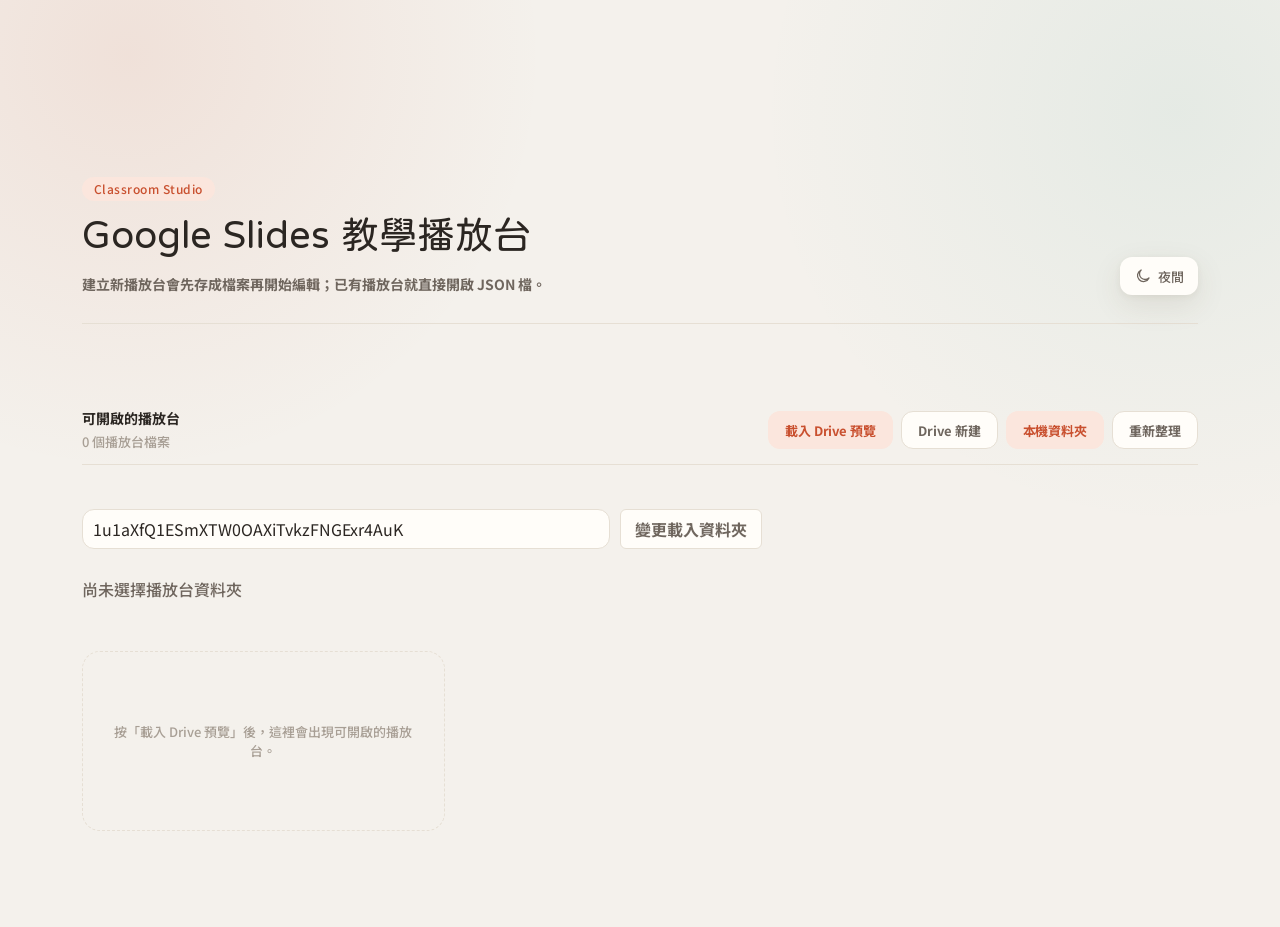
==== commit 641211b4: "fix: validate slide source URLs before using them as iframe src (assets v30) - 新增 safeSlidesSrc()：網址" ====
--- a/index.html
+++ b/index.html
@@ -5,12 +5,12 @@
   <meta name="viewport" content="width=device-width, initial-scale=1">
   <title>Google Slides 教學播放台</title>
   <link rel="icon" type="image/svg+xml" href="./favicon.svg">
-  <link rel="stylesheet" href="./styles-v27.css">
-  <link rel="stylesheet" href="./styles-dark-v27.css">
+  <link rel="stylesheet" href="./styles-v30.css">
+  <link rel="stylesheet" href="./styles-dark-v30.css">
   <link rel="preconnect" href="https://fonts.googleapis.com">
   <link rel="preconnect" href="https://fonts.gstatic.com" crossorigin>
   <link href="https://fonts.googleapis.com/css2?family=Huninn&family=Noto+Sans+TC:wght@400;500;700&family=Poppins:wght@500;700&display=swap" rel="stylesheet">
-  <link rel="stylesheet" href="./styles-classroom-v27.css">
+  <link rel="stylesheet" href="./styles-classroom-v30.css">
   <script>
     // 柔光教室明暗：使用者選過就照選的，沒選過跟系統；body 一律維持 data-theme="dark" 沿用舊版版面規則
     (function () {
@@ -47,6 +47,11 @@
       <div id="top-qr-list" class="top-qr-list hidden" aria-label="貼文板 QR Code"></div>
     </div>
   </div>
+  <div id="top-right-tools" class="top-right-tools hidden" aria-label="顯示設定">
+    <button class="top-tool-btn" type="button" id="rail-fullscreen" aria-label="全螢幕">
+      <svg viewBox="0 0 24 24" class="rail-icon" aria-hidden="true"><path d="M4 9V4h5M20 9V4h-5M4 15v5h5M20 15v5h-5"/></svg><span class="rail-label">全螢幕</span>
+    </button>
+  </div>
   <section id="home-view" class="home-view" aria-label="檔案首頁">
     <div class="home-shell">
       <header class="home-hero">
@@ -96,9 +101,10 @@
   </section>
 
   <nav id="side-rail" class="side-rail hidden" aria-label="工具導覽">
-    <button class="rail-btn" type="button" id="rail-home" aria-label="首頁">
-      <svg viewBox="0 0 24 24" class="rail-icon" aria-hidden="true"><path d="M4 11l8-7 8 7"/><path d="M6 10v10h12V10"/><path d="M10 20v-5h4v5"/></svg><span class="rail-label">首頁</span>
-    </button>
+    <button class="rail-btn" type="button" id="rail-control" aria-label="控制中心" aria-haspopup="true" aria-expanded="false">
+      <svg viewBox="0 0 24 24" class="rail-icon" aria-hidden="true"><path d="M4 7h8M18 7h2M4 17h2M12 17h8"/><circle cx="15" cy="7" r="2.2"/><circle cx="9" cy="17" r="2.2"/></svg><span class="rail-label">控制中心</span>
+    </button>
+    <span class="rail-sep" aria-hidden="true"></span>
     <button class="rail-btn" type="button" data-rail="layouts" aria-label="檔案">
       <svg viewBox="0 0 24 24" class="rail-icon" aria-hidden="true"><path d="M6 3h8l4 4v14H6z"/><path d="M14 3v4h4"/><path d="M9 14l3 3 3-3M12 10v7"/></svg><span class="rail-label">檔案</span>
     </button>
@@ -113,19 +119,21 @@
     <button class="rail-btn rail-add" type="button" id="rail-add" data-flyout="rail-add-menu" aria-label="小工具" aria-haspopup="true" aria-expanded="false">
       <svg viewBox="0 0 24 24" class="rail-icon" aria-hidden="true"><path d="M12 5v14M5 12h14"/></svg><span class="rail-label">小工具</span>
     </button>
-    <span class="rail-sep" aria-hidden="true"></span>
     <button class="rail-btn" type="button" data-rail="arrange" aria-label="排列">
       <svg viewBox="0 0 24 24" class="rail-icon" aria-hidden="true"><path d="M4 3v18"/><rect x="7" y="6" width="12" height="4" rx="1"/><rect x="7" y="14" width="8" height="4" rx="1"/></svg><span class="rail-label">排列</span>
     </button>
-    <button class="rail-btn" type="button" id="rail-layers" data-flyout="hidden-widget-popover" aria-label="圖層" aria-haspopup="true" aria-expanded="false">
-      <svg viewBox="0 0 24 24" class="rail-icon" aria-hidden="true"><path d="M12 3l9 5-9 5-9-5z"/><path d="M3 13l9 5 9-5"/></svg><span class="rail-label">圖層</span>
+    <button class="rail-btn" type="button" id="rail-layers" data-flyout="hidden-widget-popover" aria-label="列表" aria-haspopup="true" aria-expanded="false">
+      <svg viewBox="0 0 24 24" class="rail-icon" aria-hidden="true"><path d="M4 6h2M9 6h11M4 12h2M9 12h11M4 18h2M9 18h11"/></svg><span class="rail-label">列表</span>
+    </button>
+    <button class="rail-btn" type="button" id="rail-hide-page" aria-label="隱藏這一頁的小工具" aria-pressed="false">
+      <svg viewBox="0 0 24 24" class="rail-icon" aria-hidden="true"><path d="M3 12c0-2.5 4-7 9-7s9 4.5 9 7-4 7-9 7-9-4.5-9-7z"/><circle cx="12" cy="12" r="3"/></svg><span class="rail-label">隱藏</span>
     </button>
     <div class="rail-spacer"></div>
     <button class="rail-btn" type="button" id="rail-tone" aria-label="夜間">
       <svg viewBox="0 0 24 24" class="rail-icon" aria-hidden="true"><path d="M20 14.5A8 8 0 1 1 9.5 4a6.5 6.5 0 0 0 10.5 10.5z"/></svg><span class="rail-label">夜間</span>
     </button>
-    <button class="rail-btn" type="button" id="rail-fullscreen" aria-label="全螢幕">
-      <svg viewBox="0 0 24 24" class="rail-icon" aria-hidden="true"><path d="M4 9V4h5M20 9V4h-5M4 15v5h5M20 15v5h-5"/></svg><span class="rail-label">全螢幕</span>
+    <button class="rail-btn" type="button" id="rail-home" aria-label="首頁">
+      <svg viewBox="0 0 24 24" class="rail-icon" aria-hidden="true"><path d="M4 11l8-7 8 7"/><path d="M6 10v10h12V10"/><path d="M10 20v-5h4v5"/></svg><span class="rail-label">首頁</span>
     </button>
   </nav>
   <div id="rail-add-menu" class="rail-flyout rail-add-menu hidden" role="menu" aria-label="新增小工具">
@@ -141,9 +149,9 @@
       <button type="button" role="menuitem" data-add-widget="qr"><svg viewBox="0 0 24 24" class="rail-icon" aria-hidden="true"><rect x="3" y="3" width="7" height="7" rx="1"/><rect x="14" y="3" width="7" height="7" rx="1"/><rect x="3" y="14" width="7" height="7" rx="1"/><path d="M14 14h3v3M21 14v.01M14 21h7v-4"/></svg><span>QR Code</span></button>
     </div>
   </div>
-  <div id="hidden-widget-popover" class="hidden-widget-popover rail-flyout rail-layers hidden" aria-label="圖層">
+  <div id="hidden-widget-popover" class="hidden-widget-popover rail-flyout rail-layers hidden" aria-label="列表">
     <div class="hidden-widget-head">
-      <strong>圖層</strong>
+      <strong>列表</strong>
       <div class="hidden-widget-actions">
         <button id="show-all-created-widgets" class="secondary" type="button">顯示全部</button>
         <button id="hide-all-created-widgets" class="secondary" type="button">隱藏全部</button>
@@ -160,6 +168,15 @@
           <span>從下方 slides 貼上簡報連結。</span>
         </div>
         <iframe id="slides-frame" title="Google Slides 簡報播放器" allowfullscreen></iframe>
+        <div id="slide-nav" class="slide-nav hidden" aria-label="簡報翻頁">
+          <button id="slide-prev" class="slide-nav-btn" type="button" aria-label="上一頁">‹</button>
+          <label class="slide-nav-no">
+            <span class="sr-only">目前第幾頁</span>
+            <input id="slide-no" type="number" min="1" step="1" value="1" aria-label="目前第幾頁">
+          </label>
+          <span id="slide-total" class="slide-nav-total"></span>
+          <button id="slide-next" class="slide-nav-btn" type="button" aria-label="下一頁">›</button>
+        </div>
         <section id="post-board-stage" class="post-board-stage hidden" aria-label="貼文板">
           <header class="post-board-hero">
             <div>
@@ -174,7 +191,18 @@
               <!-- Controls toggle will be dynamically appended here via JS -->
             </div>
 
-            <!-- Note editor popover -->
+            <!-- QR Code popover -->
+            <div class="post-board-qr-popover hidden" id="post-board-qr-popover">
+              <button id="post-board-qr-close" type="button" class="post-board-qr-close" title="關閉 QR Code" aria-label="關閉 QR Code">×</button>
+              <span id="post-board-join-title" class="post-board-join-title"></span>
+              <img id="post-board-qr" alt="貼文板 QR Code">
+              <div class="post-board-join-footer">
+                <a id="post-board-link" href="#" target="_blank" rel="noreferrer">開啟投稿頁</a>
+                <button id="post-board-qr-expand" type="button" class="post-board-qr-expand" title="放大 QR Code">⛶</button>
+              </div>
+            </div>
+          </header>
+            <!-- 公告：放在貼文板標題下方（v1.15.0 從右上角浮層搬下來） -->
             <div class="post-board-note-wrap hidden">
               <div class="post-board-note-toolbar">
                 <button type="button" class="note-cmd-btn" data-cmd="bold" title="粗體"><b>B</b></button>
@@ -218,16 +246,6 @@
               <div id="post-board-note" class="post-board-note" contenteditable="true" data-placeholder="點此輸入公告文字…"></div>
             </div>
 
-            <!-- QR Code popover -->
-            <div class="post-board-qr-popover hidden" id="post-board-qr-popover">
-              <span id="post-board-join-title" class="post-board-join-title"></span>
-              <img id="post-board-qr" alt="貼文板 QR Code">
-              <div class="post-board-join-footer">
-                <a id="post-board-link" href="#" target="_blank" rel="noreferrer">開啟投稿頁</a>
-                <button id="post-board-qr-expand" type="button" class="post-board-qr-expand" title="放大 QR Code">⛶</button>
-              </div>
-            </div>
-          </header>
           <div id="post-board-message" class="post-board-message" aria-live="polite"></div>
           <div id="post-board-grid" class="post-board-grid"></div>
         </section>
@@ -323,6 +341,10 @@
           <a id="open-slides" class="link-button secondary disabled" href="#" target="_blank" rel="noreferrer">另開簡報</a>
         </div>
         <a id="open-online-app" class="link-button secondary hidden" href="https://astrid0903.github.io/my-classroom-tools/" target="_blank" rel="noreferrer">開啟線上播放台</a>
+        <label>共幾頁（填了才會顯示「3 / 12」並擋住翻過頭，可留空）
+          <input id="slides-total-input" type="number" min="0" step="1" placeholder="例如 12">
+        </label>
+        <p class="hint">翻頁請用簡報畫面下方的 ‹ › （或鍵盤左右鍵）。用 Google 簡報自己的箭頭翻，播放台會不知道你換頁了，綁頁碼的小工具就會對不上。</p>
         <p id="slides-debug" class="debug-link"></p>
         <p id="slides-message" class="hint" aria-live="polite">支援 Google Slides、Google Drive 檔案（PDF / PPTX / PPT）、及 HTTPS 直連 .pptx 網址（經 Microsoft Office Online 預覽）。</p>
       </section>
@@ -756,9 +778,11 @@
 
   <div id="settings-backdrop" class="settings-backdrop hidden"></div>
 
-  <script src="./script-v27.js"></script>
+  <script src="./script-v30.js"></script>
   <script>
-    // 側欄：首頁、檔案、簡報、頁面、＋小工具、排列、圖層、明暗、全螢幕（第 3 階段起直接呼叫 script.js，不再代理舊工具列）
+    // 側欄（2026-11-04 重排）：控制中心｜檔案、簡報、頁面｜小工具、排列、列表、隱藏｜（最下）夜間、首頁。
+    // 全螢幕在右上角 #top-right-tools（貼文板的「公告／QR Code」排在它左邊，同一列），
+    // 明暗切換在側欄底部，控制中心面板從側欄旁浮出。
     (function () {
       var rail = document.getElementById('side-rail');
       var studio = document.querySelector('main.studio');
@@ -807,12 +831,20 @@
         var btn = e.target.closest('button');
         if (!btn) return;
         if (btn.id !== 'rail-add') setAddMenu(false);
+        // 控制中心以外的側欄按鈕，一律先收掉控制中心面板
+        if (btn.id !== 'rail-control' && window.setStudioControlOpen) window.setStudioControlOpen(false);
+        if (btn.id === 'rail-control') {
+          setActiveTool('');
+          if (layersOpen()) toggleLayers();
+          if (window.toggleStudioControl) window.toggleStudioControl();
+          return;
+        }
+        if (btn.id === 'rail-tone') { window.toggleStudioTone(); return; }
+        if (btn.id === 'rail-hide-page') { togglePageWidgetsHidden(); return; }
         if (btn.id === 'rail-home') { showHome(); return; }
         if (btn.id === 'rail-add') { setActiveTool(''); setAddMenu(addMenu.classList.contains('hidden')); return; }
-        // 圖層開關由 script.js 綁在 #rail-layers（els.hiddenWidgetsButton），這裡只關掉其他面板
+        // 列表開關由 script.js 綁在 #rail-layers（els.hiddenWidgetsButton），這裡只關掉其他面板
         if (btn.id === 'rail-layers') { setActiveTool(''); return; }
-        if (btn.id === 'rail-fullscreen') return; // script.js 直接綁在 #rail-fullscreen
-        if (btn.id === 'rail-tone') { window.toggleStudioTone(); return; }
         var key = btn.getAttribute('data-rail');
         if (!key) return;
         if (layersOpen()) toggleLayers();
@@ -848,17 +880,30 @@
       });
 
       // Show rail whenever studio is visible.
+      var topTools = document.getElementById('top-right-tools');
       function syncRail() {
         if (studio.classList.contains('hidden')) {
           rail.classList.add('hidden');
           setAddMenu(false);
           if (layersOpen()) toggleLayers();
           document.body.classList.remove('studio-mode');
+          if (topTools) topTools.classList.add('hidden');
         } else {
           rail.classList.remove('hidden');
           document.body.classList.add('studio-mode');
+          if (topTools) topTools.classList.remove('hidden');
         }
-      }
+        syncTopToolsWidth();
+      }
+      // 右上角只剩全螢幕（由 script.js 綁在 #rail-fullscreen）。
+      // 貼文板的「公告／QR Code」要排在它左邊的同一列，所以把這排的寬度寫成 CSS 變數給它用。
+      function syncTopToolsWidth() {
+        if (!topTools) return;
+        document.documentElement.style.setProperty('--top-tools-w', topTools.offsetWidth + 'px');
+      }
+      syncTopToolsWidth();
+      window.addEventListener('resize', syncTopToolsWidth);
+      document.addEventListener('studio-tone', syncTopToolsWidth);
       syncRail();
       new MutationObserver(syncRail).observe(studio, { attributes: true, attributeFilter: ['class'] });
     })();
@@ -889,11 +934,19 @@
       var studio = document.querySelector('main.studio');
       if (!root || !toggle || !list || !sourceTabs || !studio) return;
 
+      var railControl = document.getElementById('rail-control');
       function setCollapsed(next) {
         root.classList.toggle('collapsed', next);
         toggle.setAttribute('aria-expanded', next ? 'false' : 'true');
         toggle.setAttribute('aria-label', next ? '展開播放控制中心' : '收合播放控制中心');
-      }
+        if (railControl) {
+          railControl.classList.toggle('active', !next);
+          railControl.setAttribute('aria-expanded', String(!next));
+        }
+      }
+      // 給側欄的「控制中心」按鈕用
+      window.setStudioControlOpen = function (open) { setCollapsed(!open); };
+      window.toggleStudioControl = function () { setCollapsed(!root.classList.contains('collapsed')); };
       function controlItems() {
         return Array.prototype.slice.call(root.querySelectorAll('button:not([disabled]), a[href]:not(.disabled)'));
       }
@@ -946,6 +999,8 @@
       document.addEventListener('mousedown', function (e) {
         if (root.classList.contains('collapsed')) return;
         if (root.contains(e.target)) return;
+        // 側欄的「控制中心」按鈕自己會切換，這裡先關掉會變成關了又開
+        if (e.target.closest && e.target.closest('#rail-control')) return;
         setCollapsed(true);
       });
       document.addEventListener('keydown', function (e) {
--- a/styles-v30.css
+++ b/styles-v30.css
@@ -0,0 +1,4193 @@
+:root {
+  color-scheme: light;
+  --ink: #17202a;
+  --muted: #687481;
+  --panel: #ffffff;
+  --line: #d8ddd6;
+  --blue: #2364aa;
+  --blue-deep: #173f6f;
+  --amber: #d88918;
+  --red: #c84630;
+  --dock: rgba(10, 38, 66, 0.92);
+  --dock-line: rgba(255, 255, 255, 0.16);
+  --shadow: 0 18px 44px rgba(11, 24, 38, 0.24);
+}
+
+* {
+  box-sizing: border-box;
+}
+
+html,
+body {
+  margin: 0;
+  min-height: 100%;
+}
+
+body {
+  overflow: hidden;
+  background: #111820;
+  color: var(--ink);
+  font-family: "PingFang TC", "Noto Sans TC", system-ui, sans-serif;
+}
+
+body.home-mode {
+  overflow: auto;
+  background: #0d1218;
+}
+
+body.studio-mode {
+  overflow: hidden;
+  background: #111820;
+}
+
+a,
+button,
+input,
+textarea {
+  font: inherit;
+}
+
+button,
+a {
+  -webkit-tap-highlight-color: transparent;
+}
+
+button,
+.link-button {
+  min-height: var(--cl-h, 36px);
+  border: 0;
+  border-radius: 6px;
+  padding: 0 14px;
+  display: inline-grid;
+  place-items: center;
+  background: var(--blue);
+  color: #fff;
+  font-weight: 700;
+  cursor: pointer;
+  text-align: center;
+  text-decoration: none;
+}
+
+button:hover,
+.link-button:hover {
+  background: var(--blue-deep);
+}
+
+button.secondary,
+.link-button.secondary {
+  border: 1px solid var(--line);
+  background: #fff;
+  color: var(--ink);
+}
+
+button.secondary:hover,
+.link-button.secondary:hover {
+  border-color: var(--blue);
+  color: var(--blue-deep);
+}
+
+button.danger {
+  border: 1px solid rgba(200, 70, 48, 0.32);
+  background: #fff;
+  color: var(--red);
+}
+
+button.danger:hover {
+  border-color: var(--red);
+  background: #fff4f1;
+  color: #9f2f20;
+}
+
+button:disabled,
+.link-button.disabled {
+  cursor: not-allowed;
+  opacity: 0.5;
+  pointer-events: none;
+}
+
+.ui-tooltip {
+  position: fixed;
+  z-index: 10000;
+  max-width: min(240px, calc(100vw - 24px));
+  padding: 6px 9px;
+  border: 1px solid rgba(255, 255, 255, 0.14);
+  border-radius: 6px;
+  background: rgba(12, 18, 26, 0.94);
+  color: #f6fbff;
+  box-shadow: var(--cl-shadow);
+  font-size: 13px;
+  font-weight: 700;
+  line-height: 1.35;
+  text-align: center;
+  pointer-events: none;
+  opacity: 0;
+  transform: translate(-50%, -6px);
+  transition: opacity 0.12s ease, transform 0.12s ease;
+  white-space: normal;
+}
+
+.ui-tooltip.visible {
+  opacity: 1;
+  transform: translate(-50%, 0);
+}
+
+.studio-file-status {
+  width: 100%;
+  min-height: 36px;
+  padding: 8px 10px;
+  border: 1px solid rgba(143, 197, 255, 0.24);
+  border-radius: 10px;
+  background: rgba(12, 18, 26, 0.78);
+  color: #eaf5ff;
+  font-size: 13px;
+  font-weight: 700;
+  line-height: 1.4;
+  overflow: hidden;
+  overflow-wrap: anywhere;
+  pointer-events: none;
+}
+
+textarea,
+input[type="text"],
+input[type="color"],
+input[type="file"],
+input[type="number"],
+select {
+  width: 100%;
+  border: 1px solid var(--line);
+  border-radius: 6px;
+  background: #fff;
+  color: var(--ink);
+  outline: none;
+}
+
+textarea {
+  resize: vertical;
+  padding: 10px 11px;
+  line-height: 1.5;
+}
+
+input[type="number"],
+select {
+  /* 高度寫死成標準級，不然 padding 加上去會比旁邊的按鈕高一點 */
+  min-height: var(--cl-h, 36px);
+  height: var(--cl-h, 36px);
+  padding: 0 10px;
+}
+
+input[type="text"] {
+  min-height: var(--cl-h, 36px);
+  height: var(--cl-h, 36px);
+  padding: 0 10px;
+}
+
+input[type="color"] {
+  min-height: var(--cl-h, 36px);
+  height: var(--cl-h, 36px);
+  padding: 4px;
+}
+
+input[type="file"] {
+  min-height: var(--cl-h, 36px);
+  padding: 8px 10px;
+}
+
+input[type="range"] {
+  width: 100%;
+  accent-color: var(--blue);
+}
+
+textarea:focus,
+input[type="text"]:focus,
+input[type="color"]:focus,
+input[type="file"]:focus,
+input[type="number"]:focus,
+select:focus {
+  border-color: var(--blue);
+  box-shadow: 0 0 0 3px rgba(35, 100, 170, 0.14);
+}
+
+label {
+  display: grid;
+  gap: 6px;
+  color: var(--muted);
+  font-size: 14px;
+  font-weight: 700;
+}
+
+h1,
+h2,
+p {
+  margin: 0;
+}
+
+h2 {
+  font-size: 1rem;
+  letter-spacing: 0;
+}
+
+h3 {
+  margin: 0;
+  font-size: 16px;
+  letter-spacing: 0;
+}
+
+.home-view {
+  min-height: 100vh;
+  overflow: auto;
+  background:
+    linear-gradient(180deg, rgba(13, 18, 24, 0.96), rgba(11, 16, 22, 0.98)),
+    radial-gradient(circle at 12% 8%, rgba(69, 146, 214, 0.26), transparent 22rem),
+    radial-gradient(circle at 88% 14%, rgba(226, 162, 70, 0.18), transparent 24rem),
+    radial-gradient(circle at 50% 88%, rgba(87, 193, 150, 0.1), transparent 26rem),
+    #0d1218;
+}
+
+.home-shell {
+  width: min(1180px, calc(100vw - 32px));
+  margin: 0 auto;
+  padding: 44px 0 56px;
+  display: grid;
+  gap: 20px;
+}
+
+.home-hero {
+  min-height: 260px;
+  display: grid;
+  grid-template-columns: minmax(0, 1fr) auto;
+  gap: 24px;
+  align-items: center;
+  padding: 36px 0 24px;
+}
+
+.home-kicker {
+  color: #8fb9d5;
+  font-size: 14px;
+  font-weight: 700;
+  letter-spacing: 0.08em;
+  text-transform: uppercase;
+}
+
+.home-hero h1 {
+  max-width: 900px;
+  margin-top: 10px;
+  color: #f5f9fd;
+  font-size: clamp(2.35rem, 5vw, 4.35rem);
+  line-height: 1.02;
+  letter-spacing: 0;
+}
+
+.home-hero p {
+  max-width: 660px;
+  margin-top: 18px;
+  color: #a9b8c5;
+  font-size: 1.08rem;
+  font-weight: 700;
+  line-height: 1.65;
+}
+
+.home-actions {
+  width: min(260px, 100%);
+  display: grid;
+  gap: 10px;
+}
+
+.home-view input[type="text"] {
+  border-color: rgba(168, 197, 220, 0.18);
+  background: rgba(255, 255, 255, 0.08);
+  color: #f4f8fb;
+}
+
+.home-view input[type="text"]::placeholder {
+  color: rgba(220, 232, 240, 0.55);
+}
+
+.home-view input[type="text"]:focus {
+  border-color: rgba(95, 170, 230, 0.78);
+  box-shadow: 0 0 0 3px rgba(63, 139, 201, 0.22);
+}
+
+.home-view button.secondary {
+  border-color: rgba(168, 197, 220, 0.18);
+  background: rgba(255, 255, 255, 0.08);
+  color: #eaf2f8;
+}
+
+.home-view button.secondary:hover {
+  border-color: rgba(95, 170, 230, 0.62);
+  background: rgba(255, 255, 255, 0.12);
+  color: #ffffff;
+}
+
+.home-view button.danger {
+  border-color: rgba(230, 113, 92, 0.42);
+  background: rgba(230, 113, 92, 0.1);
+  color: #ffb3a5;
+}
+
+.home-view button.danger:hover {
+  border-color: rgba(255, 152, 132, 0.78);
+  background: rgba(230, 113, 92, 0.18);
+  color: #ffd5ce;
+}
+
+.home-save-panel,
+.home-sync-panel {
+  display: grid;
+  gap: 14px;
+  border: 1px solid rgba(168, 197, 220, 0.14);
+  border-radius: 8px;
+  padding: 18px;
+  background: rgba(19, 27, 36, 0.78);
+  box-shadow: var(--cl-shadow);
+  backdrop-filter: blur(12px);
+}
+
+.home-save-panel {
+  grid-template-columns: minmax(0, 1fr) minmax(280px, 420px);
+  align-items: end;
+}
+
+.home-save-panel h2,
+.home-version-section h2 {
+  color: #f5f9fd;
+  font-size: 1.18rem;
+}
+
+.home-save-panel p {
+  margin-top: 6px;
+  color: #9eafbd;
+  font-weight: 700;
+  line-height: 1.55;
+}
+
+.home-save-controls,
+.home-sync-grid {
+  display: grid;
+  gap: 10px;
+}
+
+.home-save-controls {
+  grid-template-columns: minmax(0, 1fr) auto;
+}
+
+.home-sync-grid {
+  grid-template-columns: minmax(220px, 1fr) repeat(4, auto);
+  align-items: center;
+}
+
+.home-import-button {
+  min-height: var(--cl-h, 36px);
+  border: 1px solid rgba(168, 197, 220, 0.18);
+  border-radius: 6px;
+  padding: 0 14px;
+  display: inline-grid;
+  place-items: center;
+  background: rgba(255, 255, 255, 0.08);
+  color: #eaf2f8;
+  font-weight: 700;
+  cursor: pointer;
+  text-align: center;
+}
+
+.home-import-button:hover {
+  border-color: rgba(95, 170, 230, 0.62);
+  color: #ffffff;
+}
+
+.home-file-input {
+  position: absolute;
+  width: 1px;
+  height: 1px;
+  overflow: hidden;
+  opacity: 0;
+  pointer-events: none;
+}
+
+.home-internal-controls {
+  position: absolute;
+  width: 1px;
+  height: 1px;
+  overflow: hidden;
+  opacity: 0;
+  pointer-events: none;
+}
+
+.home-message {
+  min-height: 22px;
+  color: #9fb1bf;
+  font-size: 14px;
+  font-weight: 700;
+}
+
+.file-status-line {
+  min-height: 22px;
+  margin: 0;
+  color: #b9c8d4;
+  font-size: 14px;
+  font-weight: 700;
+  line-height: 1.45;
+  overflow-wrap: anywhere;
+}
+
+.home-message.error {
+  color: var(--red);
+}
+
+.home-version-section {
+  display: grid;
+  gap: 14px;
+}
+
+.home-section-head {
+  display: flex;
+  justify-content: space-between;
+  gap: 12px;
+  align-items: center;
+  padding-top: 8px;
+  flex-wrap: wrap;
+}
+
+.home-section-head span {
+  color: #9fb1bf;
+  font-size: 14px;
+  font-weight: 700;
+}
+
+.home-layout-grid {
+  display: grid;
+  grid-template-columns: repeat(auto-fill, minmax(280px, 1fr));
+  gap: 14px;
+}
+
+.home-layout-card {
+  min-width: 0;
+  position: relative;
+  display: grid;
+  grid-template-rows: auto minmax(138px, auto) auto auto;
+  gap: 12px;
+  border: 1px solid rgba(168, 197, 220, 0.14);
+  border-radius: 8px;
+  padding: 14px;
+  background: rgba(18, 27, 36, 0.9);
+  box-shadow: var(--cl-shadow);
+}
+
+.home-layout-card[data-current-layout="true"] {
+  border-color: rgba(95, 212, 154, 0.72);
+  background:
+    linear-gradient(135deg, rgba(95, 212, 154, 0.16), rgba(95, 168, 255, 0.08)),
+    rgba(16, 30, 30, 0.96);
+  box-shadow:
+    0 0 0 2px rgba(95, 212, 154, 0.22),
+    0 22px 62px rgba(0, 0, 0, 0.42);
+}
+
+.home-layout-card[data-current-layout="true"]::before {
+  content: "";
+  position: absolute;
+  inset: 8px;
+  border: 1px solid rgba(125, 223, 176, 0.28);
+  border-radius: 6px;
+  pointer-events: none;
+}
+
+.home-layout-title {
+  min-width: 0;
+  display: grid;
+  gap: 4px;
+}
+
+.home-current-label {
+  width: fit-content;
+  border-radius: 999px;
+  padding: 4px 9px;
+  background: rgba(95, 212, 154, 0.18);
+  color: #8ff0bf;
+  font-size: 12px;
+  font-weight: 700;
+  letter-spacing: 0.08em;
+}
+
+.home-layout-title-row {
+  min-width: 0;
+  display: grid;
+  grid-template-columns: minmax(0, 1fr) auto;
+  gap: 8px;
+  align-items: center;
+}
+
+.home-layout-name-edit {
+  width: 100%;
+  min-width: 0;
+  height: 36px;
+  min-height: 36px;
+  border: 1px solid rgba(168, 197, 220, 0.2);
+  border-radius: 6px;
+  padding: 0 10px;
+  background: rgba(255, 255, 255, 0.07);
+  color: #f3f8fc;
+  font-size: 1.02rem;
+  font-weight: 700;
+}
+
+.home-layout-card[data-current-layout="true"] .home-layout-name-edit {
+  border-color: rgba(125, 223, 176, 0.42);
+  background: rgba(4, 18, 16, 0.42);
+  color: #ffffff;
+}
+
+.home-layout-rename {
+  height: 36px;
+  min-height: 36px;
+  padding-inline: 12px;
+}
+
+.home-layout-title span {
+  color: #9fb1bf;
+  font-size: 14px;
+  font-weight: 700;
+}
+
+.home-layout-badges {
+  display: flex;
+  flex-wrap: wrap;
+  gap: 5px;
+}
+
+.home-layout-badge {
+  width: fit-content;
+  border: 1px solid rgba(143, 185, 213, 0.22);
+  border-radius: 999px;
+  padding: 3px 7px;
+  background: rgba(143, 185, 213, 0.1);
+  color: #bed2df;
+  font-size: 12px;
+  font-weight: 700;
+}
+
+.home-layout-badge.current {
+  border-color: rgba(95, 212, 154, 0.32);
+  background: rgba(95, 212, 154, 0.12);
+  color: #7ddfb0;
+}
+
+.home-layout-badge.folder {
+  border-color: rgba(95, 168, 255, 0.32);
+  background: rgba(95, 168, 255, 0.12);
+  color: #8fc7ff;
+}
+
+.home-layout-badge.newer {
+  border-color: rgba(240, 184, 112, 0.42);
+  background: rgba(240, 184, 112, 0.14);
+  color: #f0b870;
+}
+
+.home-layout-badge.muted {
+  color: #8ba0ae;
+}
+
+.home-preview {
+  min-height: 138px;
+  border: 1px solid rgba(168, 197, 220, 0.14);
+  border-radius: 8px;
+  padding: 10px;
+  display: grid;
+  grid-template-rows: auto minmax(0, 1fr);
+  gap: 8px;
+  background: linear-gradient(135deg, #091018, #17324a 58%, #2a3b35);
+  overflow: hidden;
+}
+
+.home-preview-tabs {
+  display: flex;
+  gap: 5px;
+  overflow: hidden;
+}
+
+.home-preview-tab {
+  flex: 0 0 auto;
+  width: 32px;
+  height: 8px;
+  border-radius: 999px;
+  background: rgba(255, 255, 255, 0.32);
+}
+
+.home-preview-tab.dark {
+  background: #78a8c7;
+}
+
+.home-preview-tab.posts {
+  background: #f0ba64;
+}
+
+.home-preview-stage {
+  position: relative;
+  min-height: 96px;
+  border-radius: 6px;
+  background:
+    linear-gradient(90deg, rgba(255, 255, 255, 0.09) 1px, transparent 1px),
+    linear-gradient(180deg, rgba(255, 255, 255, 0.09) 1px, transparent 1px),
+    rgba(255, 255, 255, 0.08);
+  background-size: 24px 24px;
+}
+
+.home-preview-widget {
+  position: absolute;
+  min-width: 34px;
+  height: 22px;
+  border: 1px solid rgba(255, 255, 255, 0.28);
+  border-radius: 5px;
+  padding: 0 6px;
+  display: grid;
+  place-items: center;
+  background: rgba(255, 255, 255, 0.86);
+  color: #173f6f;
+  font-size: 11px;
+  font-weight: 700;
+  box-shadow: var(--cl-shadow);
+}
+
+.home-layout-meta {
+  display: flex;
+  flex-wrap: wrap;
+  gap: 6px;
+}
+
+.home-layout-meta span {
+  border-radius: 999px;
+  padding: 5px 9px;
+  background: rgba(143, 185, 213, 0.12);
+  color: #bed2df;
+  font-size: 12px;
+  font-weight: 700;
+}
+
+.home-layout-actions {
+  display: grid;
+  grid-template-columns: 1fr auto;
+  gap: 8px;
+}
+
+.home-empty {
+  min-height: 180px;
+  border: 1px dashed rgba(168, 197, 220, 0.22);
+  border-radius: 8px;
+  display: grid;
+  place-items: center;
+  padding: 24px;
+  background: rgba(18, 27, 36, 0.62);
+  color: #9fb1bf;
+  font-weight: 700;
+  text-align: center;
+}
+
+.studio {
+  min-height: 100vh;
+}
+
+.stage-column {
+  min-height: 100vh;
+}
+
+.slide-stage {
+  position: fixed;
+  inset: 0;
+  overflow: hidden;
+  background:
+    radial-gradient(circle at 22% 18%, rgba(255, 255, 255, 0.12), transparent 18rem),
+    linear-gradient(145deg, #2572b8, #69b8df 44%, #d7edf8);
+}
+
+.settings-backdrop {
+  position: fixed;
+  inset: 0;
+  z-index: 50;
+  background: transparent;
+  cursor: default;
+}
+
+.stage-bg-layer {
+  position: absolute;
+  inset: 0;
+  background-size: cover;
+  background-position: center;
+  background-repeat: no-repeat;
+  opacity: 0.6;
+  pointer-events: none;
+}
+
+.slide-stage.blank-page {
+  background: #080a0e;
+}
+
+.slide-stage.post-page {
+  background:
+    radial-gradient(60% 50% at 16% 12%, rgba(240, 184, 112, 0.14), transparent 60%),
+    radial-gradient(50% 45% at 88% 22%, rgba(95, 168, 255, 0.10), transparent 60%),
+    #0a0e14;
+}
+
+.page-tabs {
+  position: absolute;
+  top: 72px;
+  right: 18px;
+  z-index: 18;
+  width: max-content;
+  min-width: 0;
+  max-width: min(240px, calc(100vw - 96px));
+  max-height: min(42vh, 360px);
+  display: flex;
+  flex-direction: column;
+  gap: 6px;
+  overflow-y: auto;
+  padding: 7px;
+  border: 1px solid rgba(255, 255, 255, 0.14);
+  border-radius: 8px;
+  background: rgba(7, 12, 18, 0.72);
+  box-shadow: var(--cl-shadow);
+  backdrop-filter: blur(14px);
+}
+
+body.studio-mode .page-tabs {
+  display: none;
+}
+
+.page-tab {
+  width: auto;
+  flex: 0 0 auto;
+  justify-content: flex-start;
+  min-height: var(--cl-h, 36px);
+  border: 1px solid transparent;
+  border-radius: 6px;
+  padding: 0 10px;
+  background: transparent;
+  color: rgba(246, 250, 255, 0.78);
+  font-size: 13px;
+  font-weight: 700;
+  overflow: hidden;
+  text-overflow: ellipsis;
+  white-space: nowrap;
+}
+
+@media (max-width: 620px) {
+  .page-tabs {
+    top: 64px;
+    right: 12px;
+    max-width: min(210px, calc(100vw - 84px));
+  }
+}
+
+.page-tab:hover,
+.page-tab.active {
+  border-color: rgba(255, 255, 255, 0.2);
+  background: rgba(255, 255, 255, 0.13);
+  color: #fff;
+}
+
+#slides-frame {
+  width: 100%;
+  height: 100%;
+  border: 0;
+  display: none;
+  background: #111820;
+}
+
+.slide-stage.has-slides #slides-frame {
+  display: block;
+}
+
+.slide-stage.blank-page #slides-frame {
+  display: none;
+}
+
+.slide-stage.post-page #slides-frame {
+  display: none;
+}
+
+.slide-stage.blank-page .empty-state {
+  display: none;
+}
+
+.slide-stage.post-page .empty-state {
+  display: none;
+}
+
+.post-board-stage {
+  position: absolute;
+  inset: 0;
+  z-index: 3;
+  overflow: hidden;
+  padding: 54px min(5vw, 72px) 24px;
+  color: #1e252c;
+  display: flex;
+  flex-direction: column;
+}
+
+.post-board-hero {
+  position: relative;
+  display: flex;
+  align-items: center;
+  justify-content: space-between;
+  gap: 16px;
+  margin-bottom: 16px;
+}
+
+.post-board-hero > div:first-child {
+  flex: 0 1 auto;
+  min-width: 180px;
+}
+
+.post-board-kicker {
+  color: rgba(255, 255, 255, 0.45);
+  font-size: 12px;
+  font-weight: 700;
+  text-transform: uppercase;
+  letter-spacing: 0.08em;
+  display: inline-flex;
+  align-items: center;
+  gap: 6px;
+}
+
+.post-board-kicker::before {
+  content: "";
+  display: inline-block;
+  width: 6px;
+  height: 6px;
+  border-radius: 50%;
+  background: #10b981; /* 綠色 */
+  box-shadow: 0 0 8px rgba(16, 185, 129, 0.6);
+  animation: live-pulse 1.8s infinite;
+}
+
+@keyframes live-pulse {
+  0% {
+    transform: scale(0.95);
+    box-shadow: 0 0 0 0 rgba(16, 185, 129, 0.7);
+  }
+  70% {
+    transform: scale(1);
+    box-shadow: 0 0 0 5px rgba(16, 185, 129, 0);
+  }
+  100% {
+    transform: scale(0.95);
+    box-shadow: 0 0 0 0 rgba(16, 185, 129, 0);
+  }
+}
+
+.post-board-hero h1 {
+  margin-top: 2px;
+  font-size: clamp(1.4rem, 2vw, 2.0rem);
+  line-height: 1.15;
+  letter-spacing: -0.01em;
+  color: #fff;
+  font-weight: 700;
+  outline: none;
+  border-bottom: 2px solid transparent;
+  transition: border-color 0.2s ease;
+  cursor: text;
+}
+
+.post-board-hero h1:focus {
+  border-bottom-color: rgba(255, 255, 255, 0.24);
+}
+
+.post-board-hero p {
+  max-width: 620px;
+  margin-top: 4px;
+  color: #55606b;
+  font-size: clamp(0.9rem, 1.2vw, 1.05rem);
+  font-weight: 700;
+  line-height: 1.4;
+}
+
+
+.post-board-actions {
+  display: flex;
+  align-items: center;
+  gap: 8px;
+  flex-shrink: 0;
+}
+
+.post-board-action-btn {
+  display: inline-flex;
+  align-items: center;
+  justify-content: center;
+  gap: 6px;
+  padding: 8px 16px;
+  height: var(--cl-h-lg, 44px);
+  min-height: var(--cl-h-lg, 44px);
+  border: 1px solid rgba(255, 255, 255, 0.1);
+  border-radius: 999px;
+  background: rgba(255, 255, 255, 0.08);
+  color: #fff;
+  font-size: 14px;
+  font-weight: 700;
+  cursor: pointer;
+  white-space: nowrap;
+  box-shadow: none;
+  transition: background 0.15s ease, border-color 0.15s ease, color 0.15s ease, transform 0.15s ease;
+}
+
+.post-board-action-btn:hover {
+  background: rgba(255, 255, 255, 0.14);
+  border-color: rgba(255, 255, 255, 0.2);
+}
+
+.post-board-action-btn.active {
+  background: rgba(255, 255, 255, 0.2);
+  border-color: rgba(255, 255, 255, 0.28);
+}
+
+/* QR Code Popover — floats above posts, same pattern as note-wrap */
+.post-board-qr-popover {
+  position: absolute;
+  top: 58px;
+  right: 14px;
+  z-index: 100;
+  width: 200px;
+  display: grid;
+  gap: 10px;
+  justify-items: center;
+  padding: 16px;
+  border: 1px solid rgba(255, 255, 255, 0.08);
+  border-radius: 12px;
+  background: #121820;
+  background-color: #121820;
+  backdrop-filter: none;
+  box-shadow: 0 16px 48px rgba(0, 0, 0, 0.5);
+  transition: opacity 0.15s ease, transform 0.15s ease;
+}
+
+.post-board-qr-popover.hidden {
+  display: none;
+}
+
+.post-board-join-title {
+  font-size: 13px;
+  font-weight: 700;
+  color: rgba(255, 255, 255, 0.85);
+  text-align: center;
+  word-break: break-all;
+  line-height: 1.3;
+}
+
+.post-board-qr-popover img {
+  width: 150px;
+  height: 150px;
+  border-radius: 8px;
+}
+
+.post-board-join-footer {
+  display: flex;
+  align-items: center;
+  gap: 8px;
+}
+
+.post-board-join-footer a {
+  color: #5ba3f5;
+  font-size: 14px;
+  font-weight: 700;
+  text-decoration: none;
+}
+
+.post-board-qr-expand {
+  border: 0;
+  background: none;
+  color: rgba(255, 255, 255, 0.5);
+  font-size: 1rem;
+  cursor: pointer;
+  padding: 2px 4px;
+  border-radius: 4px;
+}
+
+.post-board-qr-expand:hover {
+  background: rgba(255, 255, 255, 0.1);
+  color: rgba(255, 255, 255, 0.85);
+}
+
+.post-board-qr-modal {
+  position: fixed;
+  inset: 0;
+  z-index: 200;
+  display: flex;
+  align-items: center;
+  justify-content: center;
+  background: rgba(7, 12, 18, 0.72);
+  backdrop-filter: blur(6px);
+}
+
+.post-board-qr-modal.hidden {
+  display: none;
+}
+
+.post-board-qr-modal-inner {
+  display: flex;
+  flex-direction: column;
+  align-items: center;
+  gap: 20px;
+  padding: 32px 36px;
+  border-radius: 16px;
+  background: #fff;
+  box-shadow: var(--cl-shadow-lg);
+}
+
+.post-board-qr-modal-title {
+  font-size: 1.4rem;
+  font-weight: 700;
+  color: #1e252c;
+  text-align: center;
+  margin: 0;
+}
+
+.post-board-qr-modal-inner img {
+  width: 320px;
+  height: 320px;
+  border-radius: 8px;
+}
+
+.post-board-qr-modal-url-wrap {
+  display: flex;
+  gap: 8px;
+  align-items: center;
+  justify-content: center;
+  max-width: 320px;
+  width: 100%;
+  margin-top: -4px;
+}
+
+#post-board-qr-modal-url {
+  font-size: 14px;
+  font-weight: 700;
+  color: var(--muted);
+  word-break: break-all;
+  text-align: center;
+  cursor: pointer;
+  text-decoration: underline;
+  text-underline-offset: 3px;
+  flex: 1;
+  min-width: 0;
+}
+
+#post-board-qr-modal-url:hover {
+  color: var(--blue);
+}
+
+#post-board-qr-modal-url-copy {
+  min-height: 32px;
+  height: 32px;
+  padding: 0 10px;
+  font-size: 13px;
+  font-weight: 700;
+  border: 1px solid var(--line);
+  background: #fff;
+  color: var(--ink);
+  white-space: nowrap;
+}
+
+#post-board-qr-modal-url-copy:hover {
+  border-color: var(--blue);
+  color: var(--blue-deep);
+}
+
+.post-board-qr-modal-close {
+  min-width: 120px;
+  min-height: 44px;
+  border: 0;
+  border-radius: 8px;
+  background: #1e252c;
+  color: #fff;
+  font-size: 1rem;
+  font-weight: 700;
+  cursor: pointer;
+}
+
+.post-board-qr-modal-close:hover {
+  background: #2d3a45;
+}
+
+/* ── Note editor ─────────────────────── */
+.post-board-note-wrap {
+  position: absolute;
+  top: 58px;
+  right: 14px;
+  z-index: 100;
+  width: 420px;
+  max-width: 90vw;
+  margin-bottom: 0;
+  border: 1px solid rgba(255, 255, 255, 0.08);
+  border-radius: 12px;
+  background: #121820; /* 暗底不透明背景，防止穿透貼文 */
+  box-shadow: 0 16px 48px rgba(0, 0, 0, 0.5);
+  overflow: hidden;
+  transition: border-color 0.2s ease, background-color 0.2s ease, box-shadow 0.2s ease;
+}
+
+.post-board-note-wrap:focus-within {
+  border-color: rgba(95, 168, 255, 0.35);
+  box-shadow: 0 16px 48px rgba(0, 0, 0, 0.55), 0 0 0 1px rgba(95, 168, 255, 0.2);
+}
+
+.post-board-note-toolbar {
+  display: flex;
+  align-items: center;
+  gap: 2px;
+  flex-wrap: wrap;
+  padding: 4px 8px;
+  border: 0;
+  border-bottom: 1px solid rgba(255, 255, 255, 0.05);
+  background: rgba(255, 255, 255, 0.01);
+}
+
+.note-cmd-btn,
+.note-size-btn,
+.note-link-btn {
+  min-height: var(--cl-h-sm, 28px);
+  height: var(--cl-h-sm, 28px);
+  padding: 0 6px;
+  border: 0;
+  border-radius: 4px;
+  background: transparent;
+  color: rgba(255, 255, 255, 0.55);
+  font-size: 12px;
+  font-weight: 700;
+  cursor: pointer;
+  display: inline-flex;
+  align-items: center;
+  justify-content: center;
+  transition: background 0.15s ease, color 0.15s ease;
+}
+
+.note-cmd-btn:hover,
+.note-size-btn:hover,
+.note-link-btn:hover {
+  background: rgba(255, 255, 255, 0.08);
+  color: #fff;
+}
+
+.note-tool-sep {
+  width: 1px;
+  height: 10px;
+  background: rgba(255, 255, 255, 0.08);
+  margin: 0 3px;
+}
+
+.note-color-swatches {
+  display: inline-flex;
+  align-items: center;
+  gap: 5px;
+  padding: 0 4px;
+}
+
+.color-swatch {
+  width: 10px;
+  height: 10px;
+  min-width: 10px;
+  min-height: 10px;
+  border-radius: 50%;
+  border: 1px solid rgba(255, 255, 255, 0.2);
+  cursor: pointer;
+  padding: 0;
+  flex-shrink: 0;
+  box-sizing: border-box;
+  transition: transform 0.15s ease, border-color 0.15s ease, box-shadow 0.15s ease;
+}
+
+.color-swatch:hover {
+  transform: scale(1.25);
+  border-color: rgba(255, 255, 255, 0.6);
+}
+
+.color-swatch.active {
+  transform: scale(1.25);
+  border-color: #fff;
+  box-shadow: 0 0 0 2px rgba(255, 255, 255, 0.25);
+}
+
+.color-swatch-custom {
+  display: inline-flex;
+  align-items: center;
+  justify-content: center;
+  width: 10px;
+  height: 10px;
+  min-width: 10px;
+  min-height: 10px;
+  border-radius: 50%;
+  cursor: pointer;
+  position: relative;
+  flex-shrink: 0;
+  box-sizing: border-box;
+  transition: transform 0.15s ease, box-shadow 0.15s ease;
+}
+
+.color-swatch-custom input[type="color"] {
+  position: absolute;
+  top: 0;
+  left: 0;
+  width: 100%;
+  height: 100%;
+  opacity: 0;
+  cursor: pointer;
+  z-index: 2;
+}
+
+.color-swatch-custom svg {
+  width: 100%;
+  height: 100%;
+  display: block;
+  pointer-events: none;
+}
+
+.color-swatch-custom:hover {
+  transform: scale(1.25);
+}
+
+.color-swatch-custom:focus-within {
+  transform: scale(1.25);
+  box-shadow: 0 0 0 2px rgba(255, 255, 255, 0.35);
+}
+
+.post-board-note {
+  min-height: 48px;
+  max-height: 120px;
+  overflow-y: auto;
+  padding: 8px 12px;
+  border: 0;
+  background: transparent;
+  color: #f2f7fa;
+  font-size: 14px;
+  line-height: 1.4;
+  outline: none;
+  resize: none;
+  box-sizing: border-box;
+}
+
+.post-board-note:focus {
+  background: transparent;
+  border: 0;
+}
+
+.post-board-note.is-empty::before {
+  content: attr(data-placeholder);
+  color: rgba(255, 255, 255, 0.42);
+  pointer-events: none;
+}
+
+/* ── Participant note (read-only) ─────── */
+.participant-note {
+  margin: 0 14px 12px;
+  padding: 12px 16px;
+  border-radius: 8px;
+  background: rgba(255, 255, 255, 0.04);
+  border: 1px solid rgba(255, 255, 255, 0.08);
+  color: #f2f7fa;
+  font-size: 1rem;
+  line-height: 1.6;
+  box-shadow: var(--cl-shadow);
+}
+
+.participant-note.hidden {
+  display: none;
+}
+
+.post-board-message {
+  min-height: 24px;
+  margin-bottom: 14px;
+  color: #5c6670;
+  font-weight: 700;
+}
+
+.post-board-message.error {
+  color: var(--red);
+}
+
+.post-board-grid {
+  display: flex;
+  flex-direction: column;
+  flex: 1;
+  min-height: 0;
+  overflow-x: auto;
+  overflow-y: hidden;
+}
+
+.post-board-columns {
+  display: flex;
+  flex-direction: row;
+  align-items: stretch;
+  gap: 18px;
+  padding-bottom: 12px;
+  height: 100%;
+}
+
+.post-board-columns .post-section {
+  width: clamp(260px, 22vw, 320px);
+  min-width: 260px;
+  flex-shrink: 0;
+}
+
+.post-section {
+  display: flex;
+  flex-direction: column;
+  gap: 12px;
+  cursor: grab;
+  height: 100%;
+  max-height: 100%;
+}
+
+.post-section.dragging {
+  opacity: 0.35;
+  cursor: grabbing;
+}
+
+.post-section.drag-over {
+  outline: 2px dashed rgba(35, 100, 170, 0.45);
+  border-radius: 8px;
+  outline-offset: 4px;
+}
+
+.post-section-head {
+  display: grid;
+  gap: 10px;
+}
+
+.post-section-title-row {
+  position: relative;
+  display: grid;
+  grid-template-columns: minmax(0, 1fr) 34px;
+  gap: 8px;
+  align-items: center;
+  background: rgba(255, 255, 255, 0.07);
+  border: 1px solid rgba(255, 255, 255, 0.14);
+  border-radius: 999px;
+  padding-left: 16px;
+  padding-right: 4px;
+  min-height: var(--cl-h-lg, 44px);
+  transition: background 0.18s ease, border-color 0.18s ease;
+}
+
+.post-section-title-row:hover {
+  background: rgba(255, 255, 255, 0.12);
+}
+
+.post-section-title {
+  width: 100%;
+  min-height: var(--cl-h, 36px);
+  height: var(--cl-h, 36px);
+  border: 0;
+  background: transparent;
+  color: #fff;
+  font-size: clamp(0.7rem, 1.1vw, 1rem);
+  font-weight: 700;
+  text-align: left;
+  box-shadow: none;
+  padding: 0;
+  display: inline-flex;
+  align-items: center;
+  cursor: pointer;
+}
+
+.post-section-title.participant-section-title {
+  background: rgba(255, 255, 255, 0.07);
+  border: 1px solid rgba(255, 255, 255, 0.14);
+  border-radius: 999px;
+  padding: 0 16px;
+  min-height: 40px;
+  justify-content: center;
+  text-align: center;
+  display: inline-flex;
+  align-items: center;
+}
+
+.post-section-menu-btn {
+  width: var(--cl-h-sm, 28px);
+  height: var(--cl-h-sm, 28px);
+  min-height: var(--cl-h-sm, 28px);
+  padding: 0;
+  border: 0;
+  border-radius: 50%;
+  background: transparent;
+  color: rgba(255, 255, 255, 0.74);
+  font-size: 1.1rem;
+  display: grid;
+  place-items: center;
+  cursor: pointer;
+  transition: background 0.14s ease, color 0.14s ease;
+}
+
+.post-section-menu-btn:hover {
+  background: rgba(255, 255, 255, 0.15);
+  color: #fff;
+}
+
+.post-section-menu {
+  position: absolute;
+  top: 40px;
+  right: 0;
+  z-index: 210;
+  min-width: 180px;
+  border: 1px solid rgba(255, 255, 255, 0.12);
+  border-radius: 8px;
+  padding: 5px;
+  background: rgba(15, 20, 28, 0.96);
+  box-shadow: var(--cl-shadow-lg);
+  backdrop-filter: blur(12px);
+}
+
+.post-section-menu a,
+.post-section-menu button {
+  display: flex;
+  align-items: center;
+  width: 100%;
+  min-height: 34px;
+  justify-content: start;
+  border: 0;
+  border-radius: 5px;
+  padding: 0 10px;
+  background: transparent;
+  color: #f2f7fa;
+  font-size: 14px;
+  font-weight: 700;
+  text-align: left;
+  text-decoration: none;
+  box-sizing: border-box;
+}
+
+.post-section-menu a:hover,
+.post-section-menu button:hover {
+  background: rgba(255, 255, 255, 0.08);
+}
+
+.post-section-menu button.danger {
+  color: #ffb4aa;
+}
+
+.post-section-description {
+  margin: 0;
+  color: rgba(255, 255, 255, 0.62);
+  font-size: 14px;
+  font-weight: 700;
+  line-height: 1.5;
+}
+
+.post-section-add {
+  min-height: var(--cl-h, 36px);
+  height: var(--cl-h, 36px);
+  border: 0;
+  border-radius: 999px;
+  display: grid;
+  place-items: center;
+  background: rgba(255, 255, 255, 0.05);
+  color: rgba(255, 255, 255, 0.65);
+  font-size: 1.15rem;
+  font-weight: 500;
+  text-decoration: none;
+  box-shadow: none;
+  opacity: 0.55;
+  transition: opacity 0.14s ease, background 0.14s ease, color 0.14s ease;
+}
+
+.post-section-add:hover {
+  background: rgba(95, 168, 255, 0.10);
+  color: #5fa8ff;
+  opacity: 0.95;
+}
+
+.post-section-new {
+  align-self: flex-start;
+  min-height: var(--cl-h-lg, 44px);
+  height: var(--cl-h-lg, 44px);
+  border: 0;
+  border-radius: 999px;
+  padding: 0 16px;
+  display: inline-flex;
+  align-items: center;
+  justify-content: center;
+  background: rgba(255, 255, 255, 0.05);
+  color: rgba(255, 255, 255, 0.74);
+  font-size: 14px;
+  font-weight: 700;
+  cursor: pointer;
+  box-shadow: none;
+  flex-shrink: 0;
+  white-space: nowrap;
+}
+
+.post-section-new:hover {
+  background: rgba(95, 168, 255, 0.10);
+  color: #5fa8ff;
+}
+
+.post-section-actions {
+  display: flex;
+  gap: 8px;
+}
+
+.post-section-actions .post-section-add {
+  flex: 1;
+}
+
+.post-section-delete {
+  min-height: 58px;
+  width: 58px;
+  border: 0;
+  border-radius: 8px;
+  background: rgba(220, 53, 69, 0.08);
+  color: #c0392b;
+  font-size: 1.1rem;
+  cursor: pointer;
+  box-shadow: var(--cl-shadow-0);
+}
+
+.post-section-delete:hover {
+  background: rgba(220, 53, 69, 0.18);
+}
+
+.post-section-body {
+  display: flex;
+  flex-direction: column;
+  gap: 14px;
+  flex: 1;
+  overflow-y: auto;
+  overflow-x: hidden;
+  min-height: 0;
+  padding-right: 4px;
+}
+
+.post-card {
+  position: relative;
+  display: inline-block;
+  width: 100%;
+  margin: 0 0 18px;
+  break-inside: avoid;
+  border: 1px solid rgba(255, 255, 255, 0.12);
+  border-radius: 8px;
+  padding: 14px;
+  background: #121820; /* 不透明深灰色 */
+  box-shadow: var(--cl-shadow);
+  color: #f2f7fa;
+}
+
+.page-bg-light .post-card {
+  background: #ffffff; /* 亮底不透明白色 */
+  border-color: rgba(0, 0, 0, 0.12);
+  box-shadow: 0 14px 30px rgba(0, 0, 0, 0.06);
+}
+
+.post-card[draggable="true"] {
+  cursor: grab;
+}
+
+.post-card.dragging {
+  opacity: 0.4;
+  cursor: grabbing;
+}
+
+.post-card.drop-before,
+.post-card.drop-after {
+  position: relative;
+}
+
+.post-card.drop-before::before,
+.post-card.drop-after::after {
+  content: "";
+  position: absolute;
+  left: 0;
+  right: 0;
+  height: 4px;
+  background: #5fa8ff;
+  border-radius: 2px;
+  z-index: 10;
+}
+
+.post-card.drop-before::before {
+  top: -11px;
+}
+
+.post-card.drop-after::after {
+  bottom: -11px;
+}
+
+.post-section-body.drop-target {
+  outline: 2px dashed #4a90d9;
+  outline-offset: 4px;
+  background: rgba(74, 144, 217, 0.06);
+  border-radius: 6px;
+}
+
+.post-card.empty-post {
+  color: rgba(242, 247, 250, 0.4);
+  font-weight: 700;
+  text-align: center;
+}
+
+.post-meta {
+  display: flex;
+  align-items: center;
+  justify-content: space-between;
+  gap: 10px;
+  margin-bottom: 10px;
+  padding-right: 28px;
+  color: rgba(242, 247, 250, 0.7);
+}
+
+.post-meta strong {
+  color: #fff;
+}
+
+.post-meta span {
+  flex: 0 0 auto;
+  font-size: 13px;
+}
+
+.post-menu-btn {
+  position: absolute;
+  top: 8px;
+  right: 8px;
+  width: 28px;
+  height: 28px;
+  padding: 0;
+  border: none;
+  border-radius: 6px;
+  background: transparent;
+  color: rgba(255, 255, 255, 0.52);
+  font-size: 1.15rem;
+  line-height: 1;
+  cursor: pointer;
+  display: flex;
+  align-items: center;
+  justify-content: center;
+  transition: background 0.12s, color 0.12s;
+}
+
+.post-menu-btn:hover {
+  background: rgba(255, 255, 255, 0.08);
+  color: #fff;
+}
+
+.post-menu {
+  position: absolute;
+  top: 38px;
+  right: 8px;
+  z-index: 220;
+  min-width: 140px;
+  border: 1px solid rgba(255, 255, 255, 0.12);
+  border-radius: 8px;
+  padding: 5px;
+  background: rgba(15, 20, 28, 0.96);
+  box-shadow: var(--cl-shadow-lg);
+}
+
+.post-menu button {
+  display: block;
+  width: 100%;
+  min-height: 0;
+  padding: 7px 10px;
+  border: none;
+  border-radius: 5px;
+  background: transparent;
+  color: #f2f7fa;
+  font-size: 13px;
+  font-weight: 700;
+  text-align: left;
+  cursor: pointer;
+}
+
+.post-menu button:hover {
+  background: rgba(255, 255, 255, 0.08);
+}
+
+.post-menu button.danger {
+  color: #ffb4aa;
+}
+
+.post-content {
+  white-space: pre-wrap;
+  overflow-wrap: anywhere;
+  color: #f2f7fa;
+  font-size: 1.04rem;
+  line-height: 1.55;
+}
+
+.post-content a {
+  color: #5fa8ff;
+  text-decoration: underline;
+  text-underline-offset: 2px;
+  word-break: break-all;
+}
+
+.post-image-wrap {
+  display: grid;
+  gap: 10px;
+  margin-top: 12px;
+}
+
+.post-image-wrap img {
+  display: block;
+  width: 100%;
+  max-height: 420px;
+  border-radius: 7px;
+  cursor: zoom-in;
+  object-fit: contain;
+  background: #eef2f5;
+}
+
+.post-image-actions {
+  display: flex;
+  flex-wrap: wrap;
+  gap: 6px;
+}
+
+.post-image-actions button,
+.post-image-actions .link-button {
+  flex: 0 1 auto;
+  min-height: var(--cl-h-sm, 28px);
+  padding: 3px 10px;
+  border-radius: var(--cl-r-sm, 12px);
+  font-size: 12px;
+  font-weight: 700;
+  background: rgba(77, 90, 103, 0.06);
+  border-color: rgba(77, 90, 103, 0.18);
+  color: #4d5a67;
+}
+
+.post-image-actions button:hover,
+.post-image-actions .link-button:hover {
+  background: rgba(77, 90, 103, 0.10);
+  border-color: rgba(77, 90, 103, 0.28);
+  color: #26313b;
+}
+
+.empty-state {
+  position: absolute;
+  inset: 0;
+  display: grid;
+  place-content: center;
+  gap: 10px;
+  padding: 24px 24px 130px;
+  text-align: center;
+  color: #f5fbff;
+}
+
+.empty-state strong {
+  font-size: clamp(1.8rem, 4vw, 3.5rem);
+  letter-spacing: 0;
+}
+
+.empty-state span {
+  color: rgba(245, 251, 255, 0.82);
+  font-weight: 700;
+}
+
+.slide-stage.has-slides .empty-state {
+  display: none;
+}
+
+.slides-loading {
+  position: absolute;
+  inset: 0;
+  z-index: 4;
+  display: grid;
+  place-items: center;
+  padding: 24px 24px 130px;
+  background: rgba(12, 22, 32, 0.42);
+  color: #fff;
+}
+
+.snap-guides {
+  position: absolute;
+  inset: 0;
+  z-index: 30;
+  pointer-events: none;
+}
+
+.snap-guide {
+  position: absolute;
+  display: none;
+  background: rgba(255, 68, 68, 0.92);
+  box-shadow: 0 0 0 1px rgba(255, 255, 255, 0.45);
+}
+
+.snap-guide.vertical {
+  top: 0;
+  bottom: 0;
+  width: 2px;
+}
+
+.snap-guide.horizontal {
+  left: 0;
+  right: 0;
+  height: 2px;
+}
+
+.loading-box {
+  width: min(420px, calc(100vw - 36px));
+  border: 1px solid rgba(255, 255, 255, 0.24);
+  border-radius: 8px;
+  padding: 18px;
+  display: grid;
+  justify-items: center;
+  gap: 10px;
+  background: rgba(9, 28, 48, 0.9);
+  box-shadow: var(--shadow);
+  text-align: center;
+  backdrop-filter: blur(14px);
+}
+
+.loading-box strong {
+  font-size: 1.1rem;
+}
+
+.loading-box span {
+  color: rgba(255, 255, 255, 0.78);
+  line-height: 1.5;
+}
+
+.spinner {
+  width: 34px;
+  height: 34px;
+  border: 4px solid rgba(255, 255, 255, 0.28);
+  border-top-color: #fff;
+  border-radius: 50%;
+  animation: spin 0.9s linear infinite;
+}
+
+.loading-actions {
+  width: 100%;
+  display: grid;
+  grid-template-columns: 1fr 1fr;
+  gap: 8px;
+}
+
+@keyframes spin {
+  to {
+    transform: rotate(360deg);
+  }
+}
+
+.control-tray {
+  position: fixed;
+  left: 50%;
+  bottom: 108px;
+  z-index: 12;
+  width: min(760px, calc(100vw - 28px));
+  transform: translateX(-50%);
+  pointer-events: none;
+}
+
+.tool-section {
+  display: none;
+  max-height: min(62vh, 520px);
+  overflow: auto;
+  border: 1px solid rgba(255, 255, 255, 0.22);
+  border-radius: var(--cl-r, 18px);
+  padding: 14px;
+  gap: 12px;
+  background: rgba(255, 255, 255, 0.95);
+  box-shadow: var(--shadow);
+  backdrop-filter: blur(14px);
+  pointer-events: auto;
+}
+
+.tool-section.active {
+  display: grid;
+}
+
+.section-head {
+  display: flex;
+  justify-content: space-between;
+  align-items: center;
+  gap: 12px;
+}
+
+.switch {
+  display: inline-flex;
+  align-items: center;
+  gap: 8px;
+  color: var(--ink);
+  font-size: 14px;
+  white-space: nowrap;
+}
+
+.switch input {
+  width: 18px;
+  height: 18px;
+  accent-color: var(--blue);
+}
+
+.button-row {
+  display: grid;
+  grid-template-columns: 1fr 1fr;
+  gap: 8px;
+}
+
+.button-row.three {
+  grid-template-columns: repeat(3, 1fr);
+}
+
+.bg-swatches {
+  display: flex;
+  flex-wrap: wrap;
+  gap: 6px;
+}
+
+.swatch {
+  width: 28px;
+  height: 28px;
+  border-radius: 50%;
+  border: 2px solid rgba(0, 0, 0, 0.15);
+  cursor: pointer;
+  padding: 0;
+  flex-shrink: 0;
+  transition: transform 0.1s, border-color 0.1s;
+}
+
+.swatch:hover {
+  transform: scale(1.2);
+  border-color: rgba(0, 0, 0, 0.4);
+}
+
+.swatch.active {
+  border-color: #2364aa;
+  box-shadow: 0 0 0 2px #2364aa;
+}
+
+.bg-preset-list {
+  display: grid;
+  grid-template-columns: repeat(auto-fill, minmax(72px, 1fr));
+  gap: 8px;
+  min-height: 0;
+}
+
+.bg-preset-empty {
+  grid-column: 1 / -1;
+  margin: 0;
+  color: rgba(30, 37, 44, 0.66);
+  font-size: 14px;
+}
+
+.bg-preset-item {
+  position: relative;
+  min-width: 0;
+  aspect-ratio: 4 / 3;
+}
+
+.bg-preset-choice {
+  width: 100%;
+  height: 100%;
+  min-height: 54px;
+  padding: 0;
+  overflow: hidden;
+  border: 2px solid rgba(30, 37, 44, 0.16);
+  border-radius: 8px;
+  background: rgba(30, 37, 44, 0.08);
+  cursor: pointer;
+}
+
+.bg-preset-choice img {
+  width: 100%;
+  height: 100%;
+  display: block;
+  object-fit: cover;
+}
+
+.bg-preset-choice.active {
+  border-color: #2364aa;
+  box-shadow: 0 0 0 2px rgba(35, 100, 170, 0.26);
+}
+
+.bg-preset-remove {
+  position: absolute;
+  top: 4px;
+  right: 4px;
+  width: 24px;
+  height: 24px;
+  min-height: 24px;
+  padding: 0;
+  border-radius: 999px;
+  border: 1px solid rgba(255, 255, 255, 0.68);
+  background: rgba(8, 10, 14, 0.72);
+  color: #fff;
+  line-height: 1;
+}
+
+.compact-button {
+  min-height: var(--cl-h, 36px);
+  padding: 0 10px;
+  font-size: 14px;
+}
+
+.time-grid,
+.group-controls,
+.text-controls {
+  display: grid;
+  grid-template-columns: 1fr 1fr;
+  gap: 10px;
+  align-items: end;
+}
+
+.shuffle-switch {
+  min-height: 40px;
+  align-self: end;
+}
+
+.hint {
+  min-height: 22px;
+  color: var(--muted);
+  font-size: 14px;
+  line-height: 1.45;
+}
+
+.hint.error {
+  color: var(--red);
+}
+
+.debug-link {
+  margin: 0;
+  overflow-wrap: anywhere;
+  color: #465463;
+  font-family: ui-monospace, SFMono-Regular, Menlo, Consolas, monospace;
+  font-size: 12px;
+  line-height: 1.4;
+}
+
+.hidden {
+  display: none !important;
+}
+
+.post-board-controls {
+  display: grid;
+  gap: 8px;
+}
+
+.groups-output {
+  max-height: 160px;
+  overflow: auto;
+  border: 1px solid var(--line);
+  border-radius: 6px;
+  padding: 10px;
+  color: var(--ink);
+  background: #f9faf8;
+  line-height: 1.55;
+  white-space: pre-wrap;
+}
+
+.groups-output:empty {
+  display: none;
+}
+
+.manual-groups {
+  border-top: 1px solid var(--line);
+  padding-top: 12px;
+  display: grid;
+  gap: 10px;
+}
+
+.manual-groups-list {
+  display: grid;
+  gap: 8px;
+}
+
+.manual-groups-list:empty {
+  display: none;
+}
+
+.manual-group-field textarea {
+  min-height: 72px;
+}
+
+.hidden-widget-popover {
+  position: absolute;
+  right: 64px;
+  bottom: calc(100% + 12px);
+  width: min(420px, calc(100vw - 28px));
+  max-height: min(56vh, 430px);
+  overflow: auto;
+  border: 1px solid var(--dock-line);
+  border-radius: 9px;
+  padding: 12px;
+  display: grid;
+  gap: 10px;
+  background: rgba(10, 38, 66, 0.96);
+  box-shadow: var(--cl-shadow-lg);
+  backdrop-filter: blur(16px);
+}
+
+.hidden-widget-head {
+  display: grid;
+  gap: 10px;
+}
+
+.hidden-widget-head strong {
+  color: #f3f8fc;
+  font-size: 16px;
+}
+
+.hidden-widget-actions {
+  display: grid;
+  grid-template-columns: 1fr 1fr;
+  gap: 8px;
+}
+
+.hidden-widget-actions button {
+  min-height: var(--cl-h, 36px);
+}
+
+.hidden-widget-list {
+  display: grid;
+  gap: 7px;
+}
+
+.hidden-widget-row {
+  display: grid;
+  grid-template-columns: minmax(0, 1fr) auto;
+  gap: 8px;
+  align-items: center;
+  border: 1px solid rgba(255, 255, 255, 0.1);
+  border-radius: 7px;
+  padding: 8px;
+  background: rgba(255, 255, 255, 0.06);
+}
+
+.hidden-widget-meta {
+  min-width: 0;
+  display: grid;
+  gap: 2px;
+}
+
+.hidden-widget-meta strong {
+  overflow: hidden;
+  color: #f3f8fc;
+  font-size: 14px;
+  text-overflow: ellipsis;
+  white-space: nowrap;
+}
+
+.hidden-widget-meta span,
+.hidden-widget-empty {
+  color: rgba(231, 241, 251, 0.68);
+  font-size: 13px;
+  font-weight: 700;
+}
+
+.hidden-widget-row button {
+  min-height: var(--cl-h, 36px);
+  padding: 0 11px;
+}
+
+.dock-icon {
+  width: 34px;
+  height: 34px;
+  display: grid;
+  place-items: center;
+  border-radius: 8px;
+  background: #f7fbff;
+  color: #2364aa;
+  font-size: 1.45rem;
+  line-height: 1;
+  font-weight: 700;
+}
+
+.widget {
+  position: absolute;
+  z-index: 5;
+  border-radius: var(--cl-r, 18px);
+  border: 1px solid rgba(255, 255, 255, 0.28);
+  background: rgba(15, 22, 31, 0.86);
+  color: #fff;
+  box-shadow: var(--cl-shadow);
+  backdrop-filter: blur(12px);
+  touch-action: none;
+}
+
+.widget.selected-widget {
+  border-color: rgba(86, 160, 255, 0.95);
+  box-shadow:
+    0 0 0 3px rgba(86, 160, 255, 0.34),
+    0 16px 38px rgba(0, 0, 0, 0.34);
+}
+
+.widget.hidden {
+  display: none;
+}
+
+.drag-handle {
+  position: absolute;
+  top: 8px;
+  right: 8px;
+  width: 30px;
+  min-width: 30px;
+  min-height: 30px;
+  padding: 0;
+  border: 1px solid rgba(255, 255, 255, 0.18);
+  background: rgba(255, 255, 255, 0.08);
+  color: #fff;
+  cursor: grab;
+}
+
+.drag-handle:active {
+  cursor: grabbing;
+}
+
+.resize-handle {
+  position: absolute;
+  right: 7px;
+  bottom: 7px;
+  width: 22px;
+  min-width: 22px;
+  min-height: 22px;
+  padding: 0;
+  border: 0;
+  border-radius: 50%;
+  background:
+    linear-gradient(135deg, transparent 0 45%, rgba(255, 255, 255, 0.72) 46% 54%, transparent 55%),
+    linear-gradient(135deg, transparent 0 63%, rgba(255, 255, 255, 0.54) 64% 72%, transparent 73%);
+  cursor: nwse-resize;
+}
+
+.resize-handle:hover {
+  background-color: rgba(255, 255, 255, 0.12);
+}
+
+.widget-label {
+  color: rgba(255, 255, 255, 0.72);
+  font-size: 12px;
+  font-weight: 700;
+  letter-spacing: 0.08em;
+  text-transform: uppercase;
+}
+
+.dynamic-widget {
+  min-width: 220px;
+  min-height: 140px;
+  padding: 14px;
+  display: grid;
+  grid-template-rows: auto minmax(0, 1fr);
+  gap: 10px;
+  overflow: visible;
+}
+
+.dynamic-widget.page-hidden {
+  display: none;
+}
+
+.dynamic-widget[data-widget-type="timer"],
+.dynamic-widget[data-widget-type="clock"] {
+  min-width: 240px;
+  min-height: 150px;
+  /* container-type: size 只認明確尺寸，只有 min-height 時 cqh＝0，數字會消失；拖曳縮放的 inline 尺寸會覆蓋這組預設 */
+  width: 240px;
+  height: 150px;
+  container-type: size;
+}
+
+.dynamic-widget[data-widget-type="youtube"] {
+  min-width: 300px;
+  min-height: 250px;
+}
+
+.dynamic-widget[data-widget-type="slides"] {
+  min-width: 360px;
+  min-height: 260px;
+}
+
+.dynamic-widget[data-widget-type="qr"] {
+  min-width: 240px;
+  min-height: 260px;
+}
+
+.dynamic-widget[data-widget-type="youtube"].is-minimized {
+  min-width: 230px;
+  min-height: 44px;
+  max-height: 44px;
+  height: 44px;
+  padding: 7px 9px;
+  overflow: hidden;
+}
+
+.dynamic-widget[data-widget-type="youtube"].is-minimized .dynamic-actions button:not(:first-child) {
+  display: none;
+}
+
+.dynamic-widget[data-widget-type="youtube"].is-minimized .dynamic-drag {
+  width: 1px;
+  min-width: 1px;
+  min-height: 1px;
+  border: 0;
+  opacity: 0;
+  pointer-events: none;
+}
+
+.dynamic-widget[data-widget-type="youtube"].is-minimized .dynamic-display,
+.dynamic-widget[data-widget-type="youtube"].is-minimized .dynamic-settings {
+  position: absolute;
+  width: 1px;
+  height: 1px;
+  overflow: hidden;
+  clip: rect(0 0 0 0);
+  clip-path: inset(50%);
+}
+
+.dynamic-head {
+  position: relative;
+  z-index: 32;
+  width: 100%;
+  min-width: 0;
+  display: flex;
+  align-items: center;
+  justify-content: space-between;
+  gap: 8px;
+  overflow: hidden;
+}
+
+.dynamic-title {
+  flex: 1 1 auto;
+  min-width: 0;
+  overflow: hidden;
+  color: rgba(255, 255, 255, 0.78);
+  font-size: 13px;
+  font-weight: 700;
+  letter-spacing: 0.04em;
+  text-overflow: ellipsis;
+  text-transform: uppercase;
+  white-space: nowrap;
+}
+
+.dynamic-actions {
+  position: relative;
+  z-index: 33;
+  display: inline-flex;
+  flex: 0 0 auto;
+  max-width: calc(100% - 38px);
+  justify-content: flex-end;
+  gap: 4px;
+  overflow: hidden;
+}
+
+.dynamic-actions button,
+.dynamic-drag {
+  width: 28px;
+  min-width: 28px;
+  min-height: 28px;
+  height: 28px;
+  padding: 0;
+  display: inline-grid;
+  place-items: center;
+  flex: 0 0 auto;
+  border: 1px solid rgba(255, 255, 255, 0.08);
+  background: rgba(255, 255, 255, 0.035);
+  color: rgba(255, 255, 255, 0.58);
+  opacity: 0.58;
+  transition: opacity 0.15s ease, background-color 0.15s ease, border-color 0.15s ease, color 0.15s ease;
+}
+
+.dynamic-hide-btn {
+  position: relative;
+  font-size: 0;
+}
+
+.dynamic-hide-btn::before {
+  content: "";
+  width: 15px;
+  height: 9px;
+  border: 1.7px solid currentColor;
+  border-radius: 999px 999px 760px 760px;
+  transform: rotate(-8deg);
+}
+
+.dynamic-hide-btn::after {
+  content: "";
+  position: absolute;
+  width: 17px;
+  height: 2px;
+  border-radius: 999px;
+  background: currentColor;
+  transform: rotate(-42deg);
+}
+
+.dynamic-drag {
+  cursor: grab;
+}
+
+.dynamic-widget:hover .dynamic-actions button,
+.dynamic-widget:hover .dynamic-drag,
+.dynamic-actions button:focus-visible,
+.dynamic-drag:focus-visible {
+  border-color: rgba(255, 255, 255, 0.16);
+  background: rgba(255, 255, 255, 0.08);
+  color: rgba(255, 255, 255, 0.88);
+  opacity: 1;
+}
+
+.dynamic-actions button:hover,
+.dynamic-drag:hover {
+  border-color: rgba(255, 255, 255, 0.24);
+  background: rgba(255, 255, 255, 0.13);
+  color: #fff;
+}
+
+.dynamic-drag:active {
+  cursor: grabbing;
+}
+
+.dynamic-content {
+  display: grid;
+  gap: 10px;
+  min-height: 0;
+  overflow: hidden;
+}
+
+.dynamic-display {
+  color: #fff;
+  min-height: 0;
+  overflow: hidden;
+}
+
+.dynamic-widget[data-widget-type="youtube"] .dynamic-display,
+.dynamic-widget[data-widget-type="slides"] .dynamic-display {
+  height: 100%;
+}
+
+.dynamic-widget[data-widget-type="timer"] .dynamic-display,
+.dynamic-widget[data-widget-type="clock"] .dynamic-display {
+  display: grid;
+  place-items: center;
+  font-size: max(1.5rem, min(28cqw, 58cqh));
+  line-height: 1;
+  font-weight: 700;
+  font-variant-numeric: tabular-nums;
+  white-space: nowrap;
+}
+
+.dynamic-stage-actions {
+  display: grid;
+  grid-template-columns: repeat(3, minmax(0, 1fr));
+  gap: 6px;
+}
+
+.youtube-mini-controls {
+  display: none;
+  grid-template-columns: repeat(3, 24px);
+  gap: 3px;
+  margin-left: auto;
+  justify-content: end;
+}
+
+.dynamic-widget[data-widget-type="youtube"].is-minimized .youtube-mini-controls {
+  display: grid;
+}
+
+.dynamic-stage-actions button {
+  min-height: var(--cl-h-sm, 28px);
+  border: 1px solid rgba(255, 255, 255, 0.18);
+  border-radius: 6px;
+  padding: 0 8px;
+  background: rgba(255, 255, 255, 0.12);
+  color: #fff;
+  font-size: 13px;
+  font-weight: 700;
+}
+
+.youtube-mini-controls button {
+  width: 24px;
+  min-width: 24px;
+  min-height: 24px;
+  border: 0;
+  border-radius: 5px;
+  padding: 0;
+  background: transparent;
+  color: rgba(255, 255, 255, 0.74);
+  font-size: 12px;
+  font-weight: 700;
+  line-height: 1;
+}
+
+.youtube-mini-controls button:hover {
+  background: rgba(255, 255, 255, 0.12);
+  color: #fff;
+}
+
+.dynamic-stage-actions button:hover {
+  background: rgba(255, 255, 255, 0.22);
+}
+
+.dynamic-widget[data-widget-type="text"] .dynamic-display {
+  white-space: pre-wrap;
+  overflow-wrap: anywhere;
+  text-shadow: 0 2px 10px rgba(0, 0, 0, 0.38);
+  width: 100%;
+}
+
+.dynamic-widget[data-widget-type="groups"] .dynamic-display {
+  display: grid;
+  gap: 7px;
+}
+
+.dynamic-group {
+  border-top: 1px solid rgba(255, 255, 255, 0.18);
+  padding-top: 7px;
+}
+
+.dynamic-group strong {
+  display: block;
+  margin-bottom: 3px;
+  color: #9bd8bd;
+}
+
+.dynamic-group span {
+  color: #f2f7fa;
+  font-weight: 700;
+  line-height: 1.45;
+  overflow-wrap: anywhere;
+}
+
+.dynamic-settings-subtitle {
+  margin-top: 4px;
+  color: rgba(255, 255, 255, 0.9);
+  font-size: 14px;
+  font-weight: 700;
+}
+
+.dynamic-group-editor {
+  display: grid;
+  gap: 8px;
+}
+
+.dynamic-group-field textarea {
+  min-height: 70px;
+}
+
+.dynamic-check-switch {
+  justify-content: start;
+  min-height: 34px;
+}
+
+.dynamic-group-names {
+  display: flex;
+  flex-wrap: wrap;
+  gap: 6px;
+  align-items: center;
+}
+
+.dynamic-student-name,
+.dynamic-student-check {
+  min-height: 28px;
+  border: 1px solid rgba(255, 255, 255, 0.12);
+  border-radius: 999px;
+  padding: 4px 9px;
+  display: inline-flex;
+  align-items: center;
+  gap: 6px;
+  background: rgba(255, 255, 255, 0.08);
+  color: #f2f7fa;
+  font-size: 14px;
+  font-weight: 700;
+  line-height: 1.25;
+}
+
+.dynamic-student-check {
+  cursor: pointer;
+  user-select: none;
+}
+
+.dynamic-student-check input {
+  width: 15px;
+  height: 15px;
+  margin: 0;
+  accent-color: #f0ba64;
+}
+
+.dynamic-student-check.checked {
+  border-color: rgba(240, 186, 100, 0.52);
+  background: rgba(240, 186, 100, 0.18);
+  color: #ffd98f;
+}
+
+.dynamic-widget img {
+  width: 100%;
+  max-height: 46vh;
+  object-fit: contain;
+  border-radius: var(--cl-r-sm, 12px);
+  background: rgba(255, 255, 255, 0.08);
+}
+
+.dynamic-widget[data-widget-type="image"] .dynamic-display {
+  display: grid;
+  grid-template-rows: minmax(0, 1fr) auto;
+  gap: 8px;
+  place-items: center;
+}
+
+.dynamic-widget[data-widget-type="image"] img {
+  width: var(--image-scale, 100%);
+  max-width: 200%;
+  max-height: min(100%, 70vh);
+}
+
+.image-scale-control {
+  position: relative;
+  z-index: 31;
+  width: min(220px, 100%);
+  padding: 5px 8px;
+  border-radius: 999px;
+  background: rgba(0, 0, 0, 0.32);
+}
+
+.dynamic-widget .qr-code-image {
+  display: block;
+  width: min(100%, 100cqh);
+  max-height: 100%;
+  margin: 0 auto;
+  padding: 10px;
+  background: #fff;
+}
+
+.dynamic-widget iframe {
+  width: 100%;
+  height: 100%;
+  min-height: 190px;
+  border: 0;
+  border-radius: var(--cl-r-sm, 12px);
+  background: #000;
+}
+
+.dynamic-settings {
+  position: absolute;
+  top: 48px;
+  right: 10px;
+  z-index: 120;
+  width: min(320px, calc(100vw - 32px));
+  max-height: min(62vh, 520px);
+  overflow: auto;
+  display: grid;
+  gap: 8px;
+  padding: 10px;
+  border: 1px solid rgba(255, 255, 255, 0.24);
+  border-radius: var(--cl-r, 18px);
+  background: rgba(15, 22, 31, 0.96);
+  box-shadow: var(--cl-shadow-lg);
+  backdrop-filter: blur(14px);
+}
+
+.dynamic-settings.collapsed {
+  display: none;
+}
+
+.dynamic-settings label {
+  color: rgba(255, 255, 255, 0.82);
+}
+
+.dynamic-settings input,
+.dynamic-settings textarea,
+.dynamic-settings select {
+  border-color: rgba(255, 255, 255, 0.24);
+}
+
+.dynamic-settings .switch {
+  color: rgba(255, 255, 255, 0.88);
+}
+
+.dynamic-settings .button-row button.secondary {
+  background: rgba(255, 255, 255, 0.92);
+}
+
+@media (max-width: 820px) {
+  .home-shell {
+    width: min(100vw - 22px, 720px);
+    padding: 26px 0 42px;
+  }
+
+  .home-hero,
+  .home-save-panel {
+    grid-template-columns: 1fr;
+  }
+
+  .home-hero {
+    min-height: auto;
+    padding: 18px 0 8px;
+  }
+
+  .home-actions {
+    width: 100%;
+    grid-template-columns: 1fr 1fr;
+  }
+
+  .home-save-controls,
+  .home-sync-grid {
+    grid-template-columns: 1fr;
+  }
+
+  .home-sync-grid button,
+  .home-import-button {
+    width: 100%;
+  }
+
+  .home-layout-grid {
+    grid-template-columns: 1fr;
+  }
+}
+
+@media (max-width: 480px) {
+  .home-actions {
+    grid-template-columns: 1fr;
+  }
+
+  .home-layout-actions {
+    grid-template-columns: 1fr;
+  }
+
+  .home-layout-title h3 {
+    white-space: normal;
+  }
+}
+
+.participant-view {
+  height: 100vh;
+  overflow: hidden;
+  background:
+    radial-gradient(60% 50% at 16% 12%, rgba(240, 184, 112, 0.14), transparent 60%),
+    radial-gradient(50% 45% at 88% 22%, rgba(95, 168, 255, 0.10), transparent 60%),
+    #0a0e14;
+}
+
+.participant-screen {
+  height: 100vh;
+  display: flex;
+  flex-direction: column;
+  overflow: hidden;
+}
+
+.participant-board-body {
+  flex: 1;
+  min-height: 0;
+  overflow-x: auto;
+  overflow-y: hidden;
+  padding: 0 14px 14px;
+  display: flex;
+  flex-direction: column;
+}
+
+.participant-board-columns {
+  display: flex;
+  flex-direction: row;
+  align-items: stretch;
+  gap: 14px;
+  padding-bottom: 8px;
+  height: 100%;
+  min-height: 0;
+}
+
+.participant-board-columns .post-section {
+  width: clamp(240px, 78vw, 320px);
+  min-width: 0;
+  flex-shrink: 0;
+  overflow: hidden;
+  cursor: default;
+  display: flex;
+  flex-direction: column;
+  height: 100%;
+  max-height: 100%;
+  min-height: 0;
+}
+
+.post-thumb {
+  display: block;
+  width: 100%;
+  max-width: 100%;
+  border-radius: 6px;
+  margin-top: 8px;
+  object-fit: cover;
+  cursor: zoom-in;
+}
+
+.participant-post-card {
+  cursor: pointer;
+  transition: transform 0.16s ease, box-shadow 0.16s ease, border-color 0.16s ease;
+}
+
+.participant-post-card:hover,
+.participant-post-card:focus-visible {
+  transform: translateY(-1px);
+  border-color: rgba(95, 168, 255, 0.28);
+  box-shadow: var(--cl-shadow);
+  outline: none;
+}
+
+.participant-post-card .post-content,
+.participant-post-card .post-content a {
+  cursor: text;
+}
+
+.participant-post-card .post-content a,
+.participant-detail-content a,
+.participant-note a {
+  cursor: pointer;
+  color: #5fa8ff;
+  text-decoration: underline;
+  text-underline-offset: 2px;
+  word-break: break-all;
+}
+
+.participant-section-title {
+  display: flex;
+  align-items: center;
+  width: 100%;
+  min-height: 58px;
+  border: 1px solid rgba(255, 255, 255, 0.14);
+  border-radius: 8px;
+  padding: 0 16px;
+  background: rgba(255, 255, 255, 0.07);
+  color: #fff;
+  font-size: clamp(1.2rem, 2.2vw, 2rem);
+  font-weight: 700;
+  box-shadow: none;
+  cursor: default;
+}
+
+.participant-fab {
+  position: fixed;
+  right: 24px;
+  bottom: 28px;
+  z-index: 10;
+  min-height: 52px;
+  padding: 0 24px;
+  border-radius: 999px;
+  font-size: 1.1rem;
+  font-weight: 700;
+  box-shadow: var(--cl-shadow);
+  background: #2572b8;
+  border: 1px solid rgba(255, 255, 255, 0.12);
+  color: #fff;
+  cursor: pointer;
+  display: inline-flex;
+  align-items: center;
+  justify-content: center;
+  transition: background 0.14s;
+}
+
+.participant-fab:hover {
+  background: #1c5a96;
+}
+
+.participant-form-head {
+  display: flex;
+  align-items: center;
+  gap: 14px;
+  padding: 14px 18px;
+  border-bottom: 1px solid rgba(255, 255, 255, 0.08);
+  background: rgba(6, 9, 13, 0.88);
+  backdrop-filter: blur(12px);
+  font-weight: 700;
+  font-size: 1.1rem;
+  color: #fff;
+}
+
+.participant-back-btn {
+  min-height: var(--cl-h, 36px);
+  padding: 0 14px;
+  font-size: 16px;
+}
+
+.participant-shell {
+  width: min(960px, calc(100vw - 28px));
+  margin: 0 auto;
+  padding: 24px 0 48px;
+}
+
+.participant-head {
+  margin-bottom: 24px;
+  padding: 24px 0 0;
+}
+
+.participant-head span {
+  color: rgba(255, 255, 255, 0.45);
+  font-size: 12px;
+  font-weight: 700;
+  text-transform: uppercase;
+  letter-spacing: 0.08em;
+  display: inline-flex;
+  align-items: center;
+  gap: 6px;
+}
+
+.participant-head h1 {
+  margin-top: 2px;
+  color: #fff;
+  font-size: clamp(1.6rem, 4vw, 2.4rem);
+  line-height: 1.15;
+  font-weight: 700;
+  letter-spacing: -0.01em;
+}
+
+.participant-form {
+  display: grid;
+  gap: 12px;
+  margin-bottom: 28px;
+  border: 1px solid rgba(255, 255, 255, 0.10);
+  border-radius: 8px;
+  padding: 16px;
+  background: rgba(255, 255, 255, 0.04);
+  box-shadow: var(--cl-shadow-lg);
+  color: #f2f7fa;
+}
+
+.participant-form label {
+  color: rgba(255, 255, 255, 0.74);
+  font-weight: 700;
+}
+
+.participant-form .hint {
+  color: rgba(255, 255, 255, 0.46);
+}
+
+.participant-form input[type="text"],
+.participant-form textarea,
+.participant-form select,
+.participant-form input[type="file"] {
+  background: rgba(255, 255, 255, 0.04);
+  border: 1px solid rgba(255, 255, 255, 0.12);
+  color: #fff;
+  border-radius: 9px;
+  padding: 8px 12px;
+  box-sizing: border-box;
+}
+
+.participant-form input[type="text"]:focus,
+.participant-form textarea:focus,
+.participant-form select:focus {
+  border-color: rgba(95, 168, 255, 0.55);
+  box-shadow: 0 0 0 3px rgba(95, 168, 255, 0.14);
+  outline: none;
+}
+
+.participant-form button {
+  min-height: var(--cl-h-lg, 44px);
+}
+
+.participant-image-preview {
+  display: grid;
+  gap: 8px;
+  border: 1px solid rgba(255, 255, 255, 0.10);
+  border-radius: 8px;
+  padding: 10px;
+  background: rgba(255, 255, 255, 0.04);
+}
+
+.participant-image-preview.hidden {
+  display: none;
+}
+
+.participant-image-preview-head {
+  display: flex;
+  align-items: center;
+  justify-content: space-between;
+  gap: 10px;
+  color: rgba(255, 255, 255, 0.74);
+  font-size: 13px;
+  font-weight: 700;
+}
+
+.participant-image-preview-head button {
+  min-height: var(--cl-h-sm, 28px);
+  padding: 3px 10px;
+  border-radius: var(--cl-r-sm, 12px);
+  border: 1px solid rgba(255, 255, 255, 0.12);
+  background: rgba(255, 255, 255, 0.055);
+  color: rgba(255, 255, 255, 0.74);
+  cursor: pointer;
+  font-size: 12px;
+}
+
+.participant-image-preview-grid {
+  display: grid;
+  grid-template-columns: repeat(auto-fill, minmax(86px, 1fr));
+  gap: 8px;
+}
+
+.participant-image-preview-item {
+  position: relative;
+  margin: 0;
+}
+
+.participant-image-del-btn {
+  position: absolute;
+  top: 5px;
+  left: 5px;
+  width: 22px;
+  height: 22px;
+  border-radius: 50%;
+  border: 1.5px solid rgba(255, 255, 255, 0.55);
+  background: rgba(10, 15, 22, 0.78) !important;
+  color: #fff !important;
+  font-size: 14px;
+  line-height: 1;
+  cursor: pointer;
+  display: flex;
+  align-items: center;
+  justify-content: center;
+  padding: 0;
+  transition: background 0.12s, border-color 0.12s;
+  z-index: 1;
+}
+.participant-image-del-btn:hover {
+  background: rgba(200, 40, 40, 0.88) !important;
+  border-color: rgba(255, 255, 255, 0.75);
+}
+
+.participant-image-preview-item img {
+  display: block;
+  width: 100%;
+  aspect-ratio: 4 / 3;
+  border-radius: 7px;
+  object-fit: cover;
+  background: #eef2f5;
+}
+
+.participant-image-preview-item figcaption,
+.post-image-counter {
+  position: absolute;
+  right: 8px;
+  bottom: 8px;
+  min-width: 34px;
+  border-radius: 999px;
+  padding: 3px 8px;
+  background: rgba(17, 24, 32, 0.72);
+  color: #fff;
+  font-size: 12px;
+  font-weight: 700;
+  text-align: center;
+}
+
+.post-image-wrap {
+  position: relative;
+}
+
+.post-image-counter.hidden {
+  display: none;
+}
+
+.participant-post-actions {
+  display: flex;
+  gap: 6px;
+  margin-top: 8px;
+}
+
+.participant-post-open,
+.participant-post-edit,
+.participant-post-delete {
+  flex: 0 1 auto;
+  min-height: 30px;
+  padding: 3px 10px;
+  border-radius: var(--cl-r-sm, 12px);
+  font-size: 12px;
+  border: 1px solid;
+  cursor: pointer;
+  background: rgba(255, 255, 255, 0.055);
+  font-weight: 700;
+  box-shadow: none;
+}
+
+.participant-post-open {
+  color: rgba(255, 255, 255, 0.74);
+  border-color: rgba(255, 255, 255, 0.12);
+}
+
+.participant-post-edit {
+  color: rgba(255, 255, 255, 0.74);
+  border-color: rgba(255, 255, 255, 0.12);
+}
+
+.participant-post-delete {
+  color: #ffb4aa;
+  border-color: rgba(255, 180, 170, 0.20);
+  background: rgba(255, 180, 170, 0.055);
+}
+
+.participant-post-open:hover,
+.participant-post-edit:hover {
+  background: rgba(255, 255, 255, 0.09);
+  border-color: rgba(255, 255, 255, 0.18);
+  color: #fff;
+}
+
+.participant-post-delete:hover {
+  background: rgba(255, 180, 170, 0.12);
+  border-color: rgba(255, 180, 170, 0.30);
+  color: #ffcdd2;
+}
+
+.participant-post-modal {
+  z-index: 9200;
+  align-items: center;
+  justify-content: center;
+  padding: 18px;
+}
+
+.participant-post-dialog {
+  position: relative;
+  width: min(720px, calc(100vw - 28px));
+  max-height: min(82vh, 760px);
+  overflow: auto;
+  border-radius: 14px;
+  border: 1px solid rgba(255, 255, 255, 0.08);
+  padding: 22px;
+  background: rgba(15, 20, 28, 0.96);
+  box-shadow: var(--cl-shadow-lg);
+  color: #f2f7fa;
+}
+
+.participant-post-modal-close {
+  position: absolute;
+  top: 12px;
+  right: 12px;
+  width: 36px;
+  height: 36px;
+  min-height: 36px;
+  padding: 0;
+  border-radius: 999px;
+  border: 1px solid rgba(255, 255, 255, 0.12);
+  background: rgba(255, 255, 255, 0.06);
+  color: #fff;
+  font-size: 1.35rem;
+  line-height: 1;
+  cursor: pointer;
+}
+
+.participant-post-modal-close:hover {
+  background: rgba(255, 255, 255, 0.15);
+  color: #fff;
+}
+
+.participant-post-modal-meta {
+  padding-right: 44px;
+}
+
+.participant-post-modal-content {
+  user-select: text;
+  -webkit-user-select: text;
+}
+
+.participant-detail-content {
+  margin: 0;
+  font-size: clamp(1.08rem, 2.5vw, 1.34rem);
+  line-height: 1.72;
+}
+
+.participant-detail-content.muted {
+  color: rgba(242, 247, 250, 0.4);
+}
+
+.participant-post-modal-image {
+  margin-top: 18px;
+}
+
+.participant-detail-image-button {
+  display: block;
+  width: 100%;
+  min-height: 0;
+  padding: 0;
+  border: 0;
+  border-radius: 10px;
+  background: rgba(255, 255, 255, 0.04);
+  cursor: zoom-in;
+  overflow: hidden;
+}
+
+.participant-detail-image-button img {
+  display: block;
+  width: 100%;
+  max-height: 58vh;
+  object-fit: contain;
+}
+
+.post-edit-modal {
+  position: fixed;
+  inset: 0;
+  z-index: 9000;
+  background: rgba(0, 0, 0, 0.48);
+  display: flex;
+  align-items: center;
+  justify-content: center;
+  padding: 24px;
+}
+
+.post-edit-dialog {
+  width: 100%;
+  max-width: 480px;
+  background: #fff;
+  border-radius: 12px;
+  padding: 24px;
+  box-shadow: var(--cl-shadow-lg);
+  display: flex;
+  flex-direction: column;
+  gap: 8px;
+}
+
+.post-edit-dialog h3 {
+  margin: 0 0 8px;
+  font-size: 1.1rem;
+}
+
+.post-edit-dialog textarea {
+  resize: vertical;
+  min-height: 100px;
+}
+
+.post-edit-images {
+  display: flex;
+  flex-wrap: wrap;
+  gap: 8px;
+  margin-top: 4px;
+}
+
+.post-edit-image-item {
+  position: relative;
+  margin: 0;
+}
+
+.post-edit-image-thumb {
+  width: 80px;
+  height: 80px;
+  object-fit: cover;
+  border-radius: 6px;
+  border: 1px solid rgba(0, 0, 0, 0.12);
+  display: block;
+}
+
+.post-edit-image-del {
+  position: absolute;
+  top: 4px;
+  right: 4px;
+  min-height: 24px;
+  padding: 2px 6px;
+  border-radius: var(--cl-r-sm, 12px);
+  border: 1px solid rgba(120, 22, 22, 0.24);
+  background: rgba(255, 255, 255, 0.92);
+  color: #8f1d1d;
+  font-size: 12px;
+  cursor: pointer;
+}
+
+.post-edit-image-item figcaption {
+  margin-top: 3px;
+  font-size: 12px;
+  color: #6b7280;
+  text-align: center;
+}
+
+.post-simple-dialog {
+  max-width: 360px;
+  gap: 12px;
+}
+
+.confirm-modal-message {
+  margin: 0;
+  font-size: 16px;
+  line-height: 1.5;
+  white-space: pre-line;
+}
+
+.image-viewer {
+  position: fixed;
+  inset: 0;
+  z-index: 9300;
+  display: grid;
+  grid-template-rows: auto auto auto minmax(0, 1fr);
+  gap: 10px;
+  padding: 18px;
+  background: rgba(5, 9, 14, 0.92);
+}
+
+.image-viewer-bar {
+  display: flex;
+  align-items: center;
+  justify-content: flex-end;
+  gap: 10px;
+}
+
+.image-viewer-message {
+  min-height: 24px;
+  margin: 0;
+  color: #8ff0bf;
+  font-size: 14px;
+  text-align: center;
+}
+
+.image-viewer-message.error {
+  color: #ffb4aa;
+}
+
+.image-viewer-bar button,
+.image-viewer-bar .link-button {
+  min-height: var(--cl-h, 36px);
+}
+
+.image-viewer-nav-counter {
+  min-width: 44px;
+  text-align: center;
+  color: #fff;
+  font-size: 14px;
+  font-weight: 700;
+  font-variant-numeric: tabular-nums;
+}
+
+#image-viewer-save-rotation {
+  background: rgba(95, 212, 154, 0.18);
+  border: 1px solid rgba(95, 212, 154, 0.4);
+  color: #8ff0bf;
+}
+
+#image-viewer-save-rotation:hover {
+  background: rgba(95, 212, 154, 0.28);
+}
+
+/* 導航群組和操作群組之間加一條分隔線 */
+#image-viewer-download {
+  margin-left: 10px;
+  padding-left: 20px;
+  border-left: 1px solid rgba(255, 255, 255, 0.18);
+}
+
+.image-viewer-zoom-wrap {
+  position: sticky;
+  top: 0;
+  z-index: 2;
+  display: flex;
+  align-items: center;
+  justify-content: center;
+  gap: 10px;
+  min-height: 36px;
+  padding: 4px 0 8px;
+  color: #ccc;
+  font-size: 0.85em;
+  background: linear-gradient(180deg, rgba(5, 9, 14, 0.96), rgba(5, 9, 14, 0.74));
+  backdrop-filter: blur(8px);
+  -webkit-backdrop-filter: blur(8px);
+}
+
+#image-viewer-zoom {
+  width: 220px;
+  accent-color: #fff;
+  cursor: pointer;
+}
+
+#image-viewer-zoom-value {
+  min-width: 38px;
+  color: #fff;
+}
+
+.image-viewer-scroll {
+  position: relative;
+  overflow: auto;
+  display: flex;
+  justify-content: center;
+  align-items: flex-start;
+  min-height: 0;
+}
+
+.image-viewer img {
+  width: 100%;
+  height: auto;
+  display: block;
+  flex-shrink: 0;
+  transform-origin: center center;
+  transition: transform 0.16s ease;
+}
+
+.post-board-grid.compact {
+  column-count: 2;
+}
+
+@media (max-width: 860px) {
+  .post-board-stage {
+    padding: 38px 16px 118px;
+  }
+
+  .post-board-hero {
+    display: grid;
+    padding-right: 0;
+  }
+
+  .post-board-note-wrap {
+    width: 100%;
+    margin-bottom: 14px;
+    max-width: none;
+  }
+
+  .post-board-qr-popover {
+    right: 8px;
+    left: 8px;
+    width: auto;
+  }
+
+  .post-board-grid,
+  .post-board-grid.compact {
+    column-count: 1;
+  }
+}
+
+.timer-widget {
+  top: 24px;
+  right: 24px;
+  min-width: 210px;
+  min-height: 120px;
+  padding: 16px;
+  container-type: inline-size;
+}
+
+.stage-timer {
+  margin-top: 6px;
+  color: #fff;
+  font-size: clamp(2.2rem, 28cqw, 6rem);
+  text-align: center;
+  line-height: 1;
+  font-weight: 700;
+  font-variant-numeric: tabular-nums;
+}
+
+.stage-note {
+  margin-top: 6px;
+  color: #d7e2e8;
+  font-weight: 700;
+}
+
+.stage-timer-actions {
+  margin-top: 12px;
+  padding-right: 26px;
+  display: grid;
+  grid-template-columns: repeat(3, minmax(0, 1fr));
+  gap: 6px;
+}
+
+.stage-timer-actions button {
+  min-height: var(--cl-h-sm, 28px);
+  border: 1px solid rgba(255, 255, 255, 0.18);
+  border-radius: 6px;
+  padding: 0 8px;
+  background: rgba(255, 255, 255, 0.12);
+  color: #fff;
+  font-size: 13px;
+  font-weight: 700;
+}
+
+.stage-timer-actions button:hover {
+  background: rgba(255, 255, 255, 0.22);
+}
+
+.timer-widget.warning .stage-timer {
+  color: var(--amber);
+}
+
+.timer-widget.done .stage-timer {
+  color: #ff6958;
+}
+
+.clock-widget {
+  top: 24px;
+  left: 24px;
+  min-width: 210px;
+  min-height: 120px;
+  padding: 16px 42px 16px 16px;
+  container-type: inline-size;
+}
+
+.stage-clock {
+  margin-top: 6px;
+  color: #fff;
+  font-size: clamp(2.2rem, 28cqw, 6rem);
+  text-align: center;
+  line-height: 1;
+  font-weight: 700;
+  font-variant-numeric: tabular-nums;
+}
+
+.groups-widget {
+  left: 24px;
+  bottom: 124px;
+  width: min(720px, calc(100% - 48px));
+  min-width: 320px;
+  min-height: 180px;
+  max-height: min(52vh, 520px);
+  padding: 14px;
+  overflow: auto;
+  background: rgba(15, 22, 31, 0.86);
+  color: #fff;
+  border-color: rgba(255, 255, 255, 0.28);
+  box-shadow: var(--cl-shadow);
+}
+
+.image-widget {
+  right: 24px;
+  top: 18%;
+  width: min(420px, calc(100% - 48px));
+  min-width: 220px;
+  min-height: 170px;
+  padding: 14px 42px 18px 14px;
+  display: grid;
+  grid-template-rows: auto minmax(0, 1fr);
+  gap: 10px;
+}
+
+.image-widget img {
+  width: 100%;
+  height: 100%;
+  min-height: 110px;
+  object-fit: contain;
+  border-radius: 6px;
+  background: rgba(255, 255, 255, 0.08);
+}
+
+.youtube-widget {
+  left: 24px;
+  top: 12%;
+  width: min(640px, calc(100% - 48px));
+  min-width: 280px;
+  min-height: 230px;
+  padding: 14px 42px 18px 14px;
+  display: grid;
+  grid-template-rows: auto minmax(0, 1fr);
+  gap: 10px;
+}
+
+.youtube-frame-wrap {
+  position: relative;
+  min-height: 170px;
+  border-radius: 7px;
+  overflow: hidden;
+  background: rgba(0, 0, 0, 0.28);
+}
+
+.youtube-frame-wrap iframe {
+  width: 100%;
+  height: 100%;
+  min-height: 170px;
+  border: 0;
+  display: block;
+  background: #000;
+}
+
+.stage-empty {
+  min-height: 110px;
+  display: grid;
+  place-items: center;
+  padding: 18px;
+  border: 1px dashed rgba(255, 255, 255, 0.3);
+  border-radius: 6px;
+  color: rgba(255, 255, 255, 0.72);
+  text-align: center;
+  font-weight: 700;
+  line-height: 1.45;
+}
+
+.youtube-frame-wrap .stage-empty {
+  position: absolute;
+  inset: 0;
+  min-height: 0;
+}
+
+.text-widget {
+  left: 50%;
+  top: 18%;
+  width: min(460px, calc(100% - 48px));
+  min-width: 180px;
+  min-height: 110px;
+  padding: 18px 42px 18px 18px;
+  overflow: auto;
+}
+
+.stage-text-box {
+  color: #fff;
+  font-size: 44px;
+  font-weight: 700;
+  line-height: 1.25;
+  white-space: pre-wrap;
+  overflow-wrap: anywhere;
+  text-shadow: 0 2px 10px rgba(0, 0, 0, 0.38);
+}
+
+.stage-groups {
+  margin-top: 8px;
+  display: grid;
+  gap: 0;
+}
+
+.stage-group {
+  border-top: 1px solid rgba(255, 255, 255, 0.18);
+  padding: 8px 0;
+}
+
+.stage-group strong {
+  display: block;
+  margin-bottom: 4px;
+  color: #9bd8bd;
+  font-size: 1rem;
+}
+
+.stage-group span {
+  color: #f2f7fa;
+  font-size: 1rem;
+  font-weight: 700;
+  line-height: 1.45;
+  overflow-wrap: anywhere;
+}
+
+@media (max-width: 720px) {
+  body {
+    overflow: auto;
+  }
+
+  .control-tray {
+    bottom: 164px;
+  }
+
+  .dock-icon {
+    width: 30px;
+    height: 30px;
+    font-size: 1.2rem;
+  }
+
+  .hidden-widget-popover {
+    right: 8px;
+    bottom: calc(100% + 8px);
+    width: calc(100vw - 16px);
+  }
+
+  .button-row,
+  .button-row.three,
+  .time-grid,
+  .group-controls,
+  .text-controls {
+    grid-template-columns: 1fr;
+  }
+
+  .groups-widget {
+    bottom: 156px;
+  }
+
+  .youtube-widget,
+  .image-widget {
+    width: calc(100% - 32px);
+    min-width: 0;
+  }
+}
+
+/* ── Participant Name Controls ─────────────────────── */
+.participant-head-row {
+  display: flex;
+  justify-content: space-between;
+  align-items: center;
+  width: 100%;
+  gap: 12px;
+  flex-wrap: wrap;
+}
+
+.participant-change-name-btn {
+  background: rgba(255, 255, 255, 0.06);
+  border: 1px solid rgba(255, 255, 255, 0.1);
+  border-radius: var(--cl-r-sm, 12px);
+  color: rgba(255, 255, 255, 0.9);
+  font-size: 14px;
+  font-weight: 700;
+  padding: 8px 16px;
+  cursor: pointer;
+  box-shadow: none;
+  display: inline-flex;
+  align-items: center;
+  gap: 6px;
+  transition: background 0.15s ease, border-color 0.15s ease, color 0.15s ease, transform 0.15s ease;
+}
+
+.participant-change-name-btn:hover {
+  background: rgba(255, 255, 255, 0.12);
+  border-color: rgba(255, 255, 255, 0.18);
+  color: #fff;
+  transform: translateY(-1px);
+}
+
+.participant-change-name-btn:active {
+  transform: translateY(0);
+}
+
+.participant-name-dialog {
+  max-width: 380px !important;
+  width: 90% !important;
+}
+
+/* ── Poll / Voting Component ────────────────────────── */
+.poll-view-wrapper {
+  margin-top: 12px;
+  display: grid;
+  gap: 10px;
+  width: 100%;
+}
+
+.poll-option-row {
+  position: relative;
+  overflow: hidden;
+  border-radius: 8px;
+  border: 1px solid rgba(255, 255, 255, 0.08);
+  background: rgba(255, 255, 255, 0.04);
+  min-height: 44px;
+  display: flex;
+  align-items: center;
+  transition: border-color 0.2s, background 0.2s, transform 0.1s;
+}
+
+.poll-option-row.clickable {
+  cursor: pointer;
+}
+
+.poll-option-row.clickable:hover {
+  background: rgba(255, 255, 255, 0.08);
+  border-color: rgba(255, 255, 255, 0.16);
+}
+
+.poll-option-row.clickable:active {
+  transform: scale(0.99);
+}
+
+.poll-option-row.voted {
+  border-color: rgba(95, 168, 255, 0.55);
+  background: rgba(95, 168, 255, 0.06);
+}
+
+.poll-progress-bar {
+  position: absolute;
+  top: 0;
+  bottom: 0;
+  left: 0;
+  background: rgba(95, 168, 255, 0.14);
+  transition: width 0.4s cubic-bezier(0.4, 0, 0.2, 1);
+  z-index: 1;
+}
+
+.poll-option-row.voted .poll-progress-bar {
+  background: rgba(95, 168, 255, 0.24);
+}
+
+.poll-option-content {
+  position: relative;
+  z-index: 2;
+  width: 100%;
+  display: flex;
+  justify-content: space-between;
+  align-items: center;
+  padding: 10px 14px;
+  pointer-events: none;
+}
+
+.poll-option-label {
+  font-weight: 700;
+  color: #fff;
+}
+
+.poll-option-check {
+  color: #5fa8ff;
+  font-weight: 700;
+}
+
+.poll-option-stats {
+  font-size: 13px;
+  color: rgba(255, 255, 255, 0.6);
+  white-space: nowrap;
+}
+
+.poll-total-votes {
+  text-align: right;
+  font-size: 12px;
+  color: rgba(255, 255, 255, 0.46);
+  margin-top: 4px;
+}
+
+/* ── Instructor Edit Poll Options ─────────────────── */
+.poll-option-edit-row {
+  display: flex;
+  gap: 8px;
+  margin-bottom: 8px;
+  align-items: center;
+  width: 100%;
+}
+
+.poll-option-edit-row input {
+  flex: 1;
+  min-width: 0;
+}
+
+.poll-option-edit-row button {
+  flex: 0 0 auto;
+}
+
+.small-btn {
+  padding: 4px 10px !important;
+  font-size: 13px !important;
+  min-height: 28px !important;
+}
+
+/* ── Light BG Contrast Adapters (Luminance Adaptive) ─ */
+.page-bg-light .post-board-kicker,
+.page-bg-light .participant-head span {
+  color: rgba(17, 24, 32, 0.5);
+}
+
+.page-bg-light .post-board-hero h1,
+.page-bg-light .participant-head h1 {
+  color: #111820;
+}
+
+.page-bg-light .post-board-hero h1:focus {
+  border-bottom-color: rgba(17, 24, 32, 0.14);
+}
+
+.page-bg-light .post-board-message {
+  color: rgba(17, 24, 32, 0.6);
+}
+
+.page-bg-light .post-board-note-wrap {
+  border-color: rgba(17, 24, 32, 0.12);
+  background: #ffffff;
+  box-shadow: 0 16px 48px rgba(17, 24, 32, 0.16);
+}
+
+.page-bg-light .post-board-note-wrap:focus-within {
+  border-color: rgba(35, 100, 170, 0.45);
+  box-shadow: 0 16px 48px rgba(17, 24, 32, 0.22), 0 0 0 1px rgba(35, 100, 170, 0.15);
+}
+
+.page-bg-light .post-board-qr-popover {
+  border-color: rgba(17, 24, 32, 0.12);
+  background: #ffffff;
+  background-color: #ffffff;
+  box-shadow: 0 16px 48px rgba(17, 24, 32, 0.16);
+}
+
+.page-bg-light .post-board-join-title {
+  color: #1e252c;
+}
+
+.page-bg-light .post-board-join-footer a {
+  color: #2364aa;
+}
+
+.page-bg-light .post-board-qr-expand {
+  color: #5c6670;
+}
+
+.page-bg-light .post-board-qr-expand:hover {
+  background: rgba(30, 37, 44, 0.08);
+  color: #1e252c;
+}
+
+.page-bg-light .post-board-action-btn {
+  background: rgba(17, 24, 32, 0.05);
+  border-color: rgba(17, 24, 32, 0.1);
+  color: #111820;
+}
+
+.page-bg-light .post-board-action-btn:hover {
+  background: rgba(17, 24, 32, 0.08);
+  border-color: rgba(17, 24, 32, 0.16);
+  color: #111820;
+}
+
+.page-bg-light .post-board-note-toolbar {
+  border-bottom-color: rgba(17, 24, 32, 0.08);
+}
+
+.page-bg-light .note-cmd-btn,
+.page-bg-light .note-size-btn,
+.page-bg-light .note-link-btn {
+  color: rgba(17, 24, 32, 0.6);
+}
+
+.page-bg-light .color-swatch,
+.page-bg-light .color-swatch-custom {
+  border-color: rgba(17, 24, 32, 0.2);
+}
+
+.page-bg-light .color-swatch:hover {
+  border-color: rgba(17, 24, 32, 0.6);
+}
+
+.page-bg-light .color-swatch.active {
+  border-color: #111820;
+  box-shadow: 0 0 0 2px rgba(17, 24, 32, 0.15);
+}
+
+.page-bg-light .note-cmd-btn:hover,
+.page-bg-light .note-size-btn:hover {
+  background: rgba(17, 24, 32, 0.06);
+  color: #111820;
+}
+
+.page-bg-light .note-tool-sep {
+  background: rgba(17, 24, 32, 0.1);
+}
+
+.page-bg-light .color-swatch-custom:focus-within {
+  box-shadow: 0 0 0 2px rgba(17, 24, 32, 0.25);
+}
+
+.page-bg-light .post-board-note {
+  color: #111820;
+}
+
+.page-bg-light .post-board-note.is-empty::before {
+  color: rgba(17, 24, 32, 0.45);
+}
+
+.page-bg-light .participant-change-name-btn {
+  background: rgba(17, 24, 32, 0.05);
+  border-color: rgba(17, 24, 32, 0.1);
+  color: #111820;
+}
+
+.page-bg-light .participant-change-name-btn:hover {
+  background: rgba(17, 24, 32, 0.08);
+  border-color: rgba(17, 24, 32, 0.16);
+  color: #111820;
+}
+
+.page-bg-light .participant-change-name-btn .edit-hint {
+  color: rgba(17, 24, 32, 0.45);
+}
+
+.page-bg-light .participant-change-name-btn:hover .edit-hint {
+  color: #2364aa;
+}
+
+.page-bg-light .poll-option-row {
+  background: rgba(0, 0, 0, 0.03);
+  border-color: rgba(0, 0, 0, 0.08);
+}
+
+.page-bg-light .poll-option-row.clickable:hover {
+  background: rgba(0, 0, 0, 0.06);
+  border-color: rgba(0, 0, 0, 0.14);
+}
+
+.page-bg-light .poll-option-row.voted {
+  border-color: rgba(35, 100, 170, 0.45);
+  background: rgba(35, 100, 170, 0.04);
+}
+
+.page-bg-light .poll-progress-bar {
+  background: rgba(35, 100, 170, 0.12);
+}
+
+.page-bg-light .poll-option-row.voted .poll-progress-bar {
+  background: rgba(35, 100, 170, 0.20);
+}
+
+.page-bg-light .poll-option-label {
+  color: #1a2330;
+}
+
+.page-bg-light .poll-option-check {
+  color: #2364aa;
+}
+
+.page-bg-light .poll-option-stats {
+  color: rgba(30, 37, 44, 0.6);
+}
+
+.page-bg-light .poll-total-votes {
+  color: rgba(30, 37, 44, 0.46);
+}
+
+.post-star-btn {
+  appearance: none;
+  -webkit-appearance: none;
+  position: absolute;
+  top: 8px;
+  right: 36px;
+  width: 28px;
+  height: 28px;
+  padding: 0;
+  border: none;
+  border-radius: 6px;
+  background: transparent !important;
+  background-color: transparent !important;
+  color: rgba(0, 0, 0, 0.42);
+  font-size: 1.25rem;
+  font-family: "Segoe UI Symbol", "Apple Symbols", sans-serif; /* 強制文字渲染，避免 emoji 方塊 */
+  line-height: 1;
+  cursor: pointer;
+  display: flex;
+  align-items: center;
+  justify-content: center;
+  z-index: 5;
+  transition: color 0.12s, transform 0.12s;
+  box-shadow: none !important; /* 確保沒有方塊陰影 */
+}
+
+.post-star-btn:hover,
+.post-star-btn:focus,
+.post-star-btn:focus-visible,
+.post-star-btn:active {
+  background: transparent !important;
+  background-color: transparent !important;
+  color: #eab308;
+  transform: scale(1.1);
+  box-shadow: none !important;
+  outline: none;
+}
+
+.post-star-btn.starred {
+  color: #eab308;
+}
+
+.post-star-indicator {
+  color: #eab308;
+  font-size: 1.1rem;
+  font-family: "Segoe UI Symbol", "Apple Symbols", sans-serif;
+  margin-right: 4px;
+  vertical-align: middle;
+  line-height: 1;
+  text-shadow: none;
+  display: inline-block;
+}
+
+.post-card:not(.participant-post-card) .post-meta {
+  padding-right: 64px;
+}
+
+/* ── Custom low-visibility scrollbars ── */
+.post-board-grid::-webkit-scrollbar,
+.post-section-body::-webkit-scrollbar,
+.participant-board-body::-webkit-scrollbar,
+.participant-board-columns::-webkit-scrollbar {
+  width: 6px;
+  height: 6px;
+}
+
+.post-board-grid::-webkit-scrollbar-track,
+.post-section-body::-webkit-scrollbar-track,
+.participant-board-body::-webkit-scrollbar-track,
+.participant-board-columns::-webkit-scrollbar-track {
+  background: transparent;
+}
+
+.post-board-grid::-webkit-scrollbar-thumb,
+.post-section-body::-webkit-scrollbar-thumb,
+.participant-board-body::-webkit-scrollbar-thumb,
+.participant-board-columns::-webkit-scrollbar-thumb {
+  background: rgba(0, 0, 0, 0.14);
+  border-radius: 3px;
+}
+
+.post-board-grid::-webkit-scrollbar-thumb:hover,
+.post-section-body::-webkit-scrollbar-thumb:hover,
+.participant-board-body::-webkit-scrollbar-thumb:hover,
+.participant-board-columns::-webkit-scrollbar-thumb:hover {
+  background: rgba(0, 0, 0, 0.28);
+}
+
+/* ===== 貼文 PDF 附件（上傳預覽 + 貼文卡片） ===== */
+.post-file-preview {
+  display: flex;
+  align-items: center;
+  gap: 8px;
+  border: 1px solid rgba(0, 0, 0, 0.12);
+  border-radius: 8px;
+  padding: 8px 10px;
+  background: rgba(0, 0, 0, 0.03);
+}
+
+.post-file-preview.hidden,
+.post-file-attachment.hidden {
+  display: none;
+}
+
+.post-file-icon {
+  flex-shrink: 0;
+  font-size: 11px;
+  font-weight: 700;
+  letter-spacing: 0.06em;
+  color: #ffffff;
+  background: #5a6472;
+  border-radius: 4px;
+  padding: 3px 5px;
+  line-height: 1;
+  white-space: nowrap;
+}
+
+/* 常見格式給個好認的顏色，其餘一律中性灰 */
+.post-file-icon[data-kind="pdf"] { background: #d64545; }
+.post-file-icon[data-kind="doc"],
+.post-file-icon[data-kind="docx"] { background: #2b579a; }
+.post-file-icon[data-kind="xls"],
+.post-file-icon[data-kind="xlsx"],
+.post-file-icon[data-kind="csv"] { background: #217346; }
+.post-file-icon[data-kind="ppt"],
+.post-file-icon[data-kind="pptx"] { background: #c43e1c; }
+.post-file-icon[data-kind="zip"],
+.post-file-icon[data-kind="rar"],
+.post-file-icon[data-kind="7z"] { background: #8a6d3b; }
+.post-file-icon[data-kind="mp3"],
+.post-file-icon[data-kind="wav"],
+.post-file-icon[data-kind="mp4"],
+.post-file-icon[data-kind="mov"] { background: #6b4fa0; }
+
+.post-file-name {
+  flex: 1;
+  min-width: 0;
+  font-size: 13px;
+  overflow: hidden;
+  text-overflow: ellipsis;
+  white-space: nowrap;
+  text-align: left;
+}
+
+.post-file-remove {
+  flex-shrink: 0;
+  width: 22px;
+  height: 22px;
+  padding: 0;
+  border-radius: 50%;
+  border: 1px solid rgba(0, 0, 0, 0.12);
+  background: rgba(0, 0, 0, 0.04);
+  color: inherit;
+  line-height: 1;
+  cursor: pointer;
+}
+
+.post-file-attachment {
+  display: flex;
+  align-items: center;
+  gap: 6px;
+  margin-top: 8px;
+  min-width: 0;
+}
+
+.post-file-open {
+  display: flex;
+  align-items: center;
+  gap: 8px;
+  flex: 1;
+  min-width: 0;
+  padding: 7px 10px;
+  border-radius: var(--cl-r-sm, 12px);
+  border: 1px solid rgba(0, 0, 0, 0.12);
+  background: rgba(0, 0, 0, 0.035);
+  color: inherit;
+  cursor: pointer;
+}
+
+.post-file-open:hover {
+  background: rgba(0, 0, 0, 0.07);
+}
+
+.post-file-download {
+  flex-shrink: 0;
+  padding: 7px 12px;
+  border-radius: var(--cl-r-sm, 12px);
+  border: 1px solid rgba(0, 0, 0, 0.12);
+  background: transparent;
+  color: inherit;
+  font-size: 12px;
+  cursor: pointer;
+}
+
+.post-file-download:hover {
+  background: rgba(0, 0, 0, 0.05);
+}
--- a/styles-dark-v30.css
+++ b/styles-dark-v30.css
@@ -0,0 +1,3274 @@
+/* ─── Dark theme overlay ─────────────────────────────────────
+   Activated when <body data-theme="dark">. Layered on top of styles.css.
+   Strategy: re-bind the existing CSS variables + override surfaces
+   that hard-code colors. Keeps original light theme intact.
+*/
+
+body[data-theme="dark"] {
+  color-scheme: dark;
+  /* core tokens */
+  --ink: #e8edf2;
+  --muted: #8a96a3;
+  --panel: #11161d;
+  --line: rgba(255, 255, 255, 0.08);
+  --blue: #5fa8ff;
+  --blue-deep: #8ec3ff;
+  --amber: #f0b870;
+  --red: #ff8a78;
+  --dock: rgba(13, 17, 23, 0.82);
+  --dock-line: rgba(255, 255, 255, 0.07);
+  --shadow: 0 18px 44px rgba(0, 0, 0, 0.6);
+
+  /* dark-only extras */
+  --d-bg: #06090d;
+  --d-surface: rgba(255, 255, 255, 0.04);
+  --d-surface-2: rgba(255, 255, 255, 0.06);
+  --d-surface-strong: rgba(15, 20, 28, 0.78);
+  --d-border: rgba(255, 255, 255, 0.08);
+  --d-border-strong: rgba(255, 255, 255, 0.14);
+  --d-text: #e8edf2;
+  --d-text-2: #a8b2bf;
+  --d-text-3: #6c7785;
+  --d-cool: #5fa8ff;
+  --d-warm: #f0b870;
+
+  background: var(--d-bg);
+  color: var(--d-text);
+}
+
+body[data-theme="dark"].home-mode { background: var(--d-bg); }
+body[data-theme="dark"].studio-mode { background: var(--d-bg); }
+
+/* ── Form controls ───────────────────────── */
+body[data-theme="dark"] textarea,
+body[data-theme="dark"] input[type="text"],
+body[data-theme="dark"] input[type="color"],
+body[data-theme="dark"] input[type="file"],
+body[data-theme="dark"] input[type="number"],
+body[data-theme="dark"] select {
+  background: var(--d-surface);
+  border-color: var(--d-border-strong);
+  color: var(--d-text);
+  color-scheme: dark;
+}
+body[data-theme="dark"] select,
+body[data-theme="dark"] select option {
+  background-color: #111820;
+  color: #e8edf2;
+}
+body[data-theme="dark"] select option:checked,
+body[data-theme="dark"] select option:hover {
+  background-color: color-mix(in oklab, #5fa8ff 20%, #111820);
+  color: #cfe6ff;
+}
+body[data-theme="dark"] textarea::placeholder,
+body[data-theme="dark"] input::placeholder {
+  color: var(--d-text-3);
+}
+body[data-theme="dark"] textarea:focus,
+body[data-theme="dark"] input:focus,
+body[data-theme="dark"] select:focus {
+  border-color: var(--d-cool);
+  box-shadow: 0 0 0 3px color-mix(in oklab, var(--d-cool) 22%, transparent);
+}
+
+/* ── Buttons ─────────────────────────────── */
+body[data-theme="dark"] button {
+  background: rgba(255, 255, 255, 0.06);
+  color: rgba(255, 255, 255, 0.82);
+}
+body[data-theme="dark"] button:hover {
+  background: rgba(255, 255, 255, 0.10);
+  color: #fff;
+}
+body[data-theme="dark"] button.secondary,
+body[data-theme="dark"] .link-button.secondary {
+  background: var(--d-surface);
+  border-color: var(--d-border-strong);
+  color: var(--d-text);
+}
+body[data-theme="dark"] button.secondary:hover,
+body[data-theme="dark"] .link-button.secondary:hover {
+  background: var(--d-surface-2);
+  border-color: var(--d-cool);
+  color: var(--d-cool);
+}
+body[data-theme="dark"] button.danger {
+  background: var(--d-surface);
+  border-color: rgba(255, 138, 120, 0.32);
+  color: var(--red);
+}
+body[data-theme="dark"] button.danger:hover {
+  background: rgba(255, 138, 120, 0.1);
+  border-color: var(--red);
+}
+
+body[data-theme="dark"] .studio-file-status {
+  border-color: rgba(95, 170, 230, 0.3);
+  background: rgba(6, 10, 15, 0.72);
+  color: var(--d-text);
+}
+
+/* ── Home view ───────────────────────────── */
+body[data-theme="dark"] .home-view {
+  background:
+    radial-gradient(circle at 12% 8%, rgba(95, 168, 255, 0.10), transparent 22rem),
+    radial-gradient(circle at 88% 14%, rgba(240, 184, 112, 0.07), transparent 24rem),
+    var(--d-bg);
+}
+body[data-theme="dark"] .home-kicker {
+  color: var(--d-text-3);
+  letter-spacing: 0.14em;
+  font-weight: 700;
+}
+body[data-theme="dark"] .home-hero h1 { color: var(--d-text); }
+body[data-theme="dark"] .home-hero p { color: var(--d-text-2); }
+
+body[data-theme="dark"] .home-save-panel,
+body[data-theme="dark"] .home-sync-panel {
+  background: var(--d-surface-strong);
+  border-color: var(--d-border);
+  backdrop-filter: blur(20px);
+  border-radius: 14px;
+}
+body[data-theme="dark"] .home-save-panel h2,
+body[data-theme="dark"] .home-version-section h2 { color: var(--d-text); }
+body[data-theme="dark"] .home-save-panel p { color: var(--d-text-2); }
+
+body[data-theme="dark"] .home-section-head span,
+body[data-theme="dark"] .home-message { color: var(--d-text-3); }
+body[data-theme="dark"] .file-status-line { color: var(--d-text-2); }
+
+body[data-theme="dark"] .home-import-button {
+  background: var(--d-surface);
+  border-color: var(--d-border-strong);
+  color: var(--d-text);
+}
+body[data-theme="dark"] .home-import-button:hover {
+  border-color: var(--d-cool);
+  color: var(--d-cool);
+}
+
+body[data-theme="dark"] .home-layout-card {
+  background: var(--d-surface-strong);
+  border-color: var(--d-border);
+  border-radius: 14px;
+  box-shadow: var(--cl-shadow);
+}
+body[data-theme="dark"] .home-layout-title h3 { color: var(--d-text); }
+body[data-theme="dark"] .home-layout-title span { color: var(--d-text-3); }
+body[data-theme="dark"] .home-preview {
+  background:
+    radial-gradient(60% 50% at 18% 12%, rgba(95, 168, 255, 0.22), transparent 60%),
+    radial-gradient(50% 45% at 85% 88%, rgba(240, 184, 112, 0.16), transparent 60%),
+    #08101a;
+  border-color: var(--d-border);
+}
+body[data-theme="dark"] .home-preview-tab { background: rgba(255, 255, 255, 0.18); }
+body[data-theme="dark"] .home-preview-tab.dark { background: var(--d-cool); }
+body[data-theme="dark"] .home-preview-tab.posts { background: var(--d-warm); }
+body[data-theme="dark"] .home-preview-stage {
+  background:
+    linear-gradient(90deg, rgba(255, 255, 255, 0.05) 1px, transparent 1px),
+    linear-gradient(180deg, rgba(255, 255, 255, 0.05) 1px, transparent 1px),
+    rgba(255, 255, 255, 0.03);
+}
+body[data-theme="dark"] .home-preview-widget {
+  background: rgba(255, 255, 255, 0.08);
+  border-color: rgba(255, 255, 255, 0.18);
+  color: var(--d-text);
+}
+body[data-theme="dark"] .home-layout-meta span {
+  background: var(--d-surface);
+  color: var(--d-text-2);
+  font-weight: 700;
+}
+body[data-theme="dark"] .home-empty {
+  background: var(--d-surface);
+  border-color: var(--d-border-strong);
+  color: var(--d-text-3);
+}
+
+/* ── Studio stage ────────────────────────── */
+body[data-theme="dark"] .slide-stage {
+  background:
+    radial-gradient(60% 50% at 22% 18%, rgba(240, 184, 112, 0.10), transparent 60%),
+    radial-gradient(50% 45% at 80% 86%, rgba(95, 168, 255, 0.10), transparent 60%),
+    var(--d-bg);
+}
+body[data-theme="dark"] .slide-stage.blank-page { background: var(--d-bg); }
+body[data-theme="dark"] .slide-stage.post-page {
+  background:
+    radial-gradient(60% 50% at 16% 12%, rgba(240, 184, 112, 0.14), transparent 60%),
+    radial-gradient(50% 45% at 88% 22%, rgba(95, 168, 255, 0.10), transparent 60%),
+    #0a0e14;
+}
+body[data-theme="dark"] #slides-frame { background: var(--d-bg); }
+
+body[data-theme="dark"] .empty-state { color: var(--d-text); }
+body[data-theme="dark"] .empty-state span { color: var(--d-text-2); }
+
+/* page tabs already dark-ish in light theme — refine */
+body[data-theme="dark"] .page-tabs {
+  background: var(--d-surface-strong);
+  border-color: var(--d-border);
+}
+body[data-theme="dark"] .page-tab { color: var(--d-text-2); }
+body[data-theme="dark"] .page-tab:hover,
+body[data-theme="dark"] .page-tab.active {
+  background: rgba(255, 255, 255, 0.08);
+  border-color: var(--d-border-strong);
+  color: var(--d-text);
+}
+
+/* IA Step 2: tab inner structure (dot + idx + name) */
+.page-tab { display: inline-flex; align-items: center; gap: 8px; }
+.page-tab-dot {
+  width: 6px; height: 6px; border-radius: 50%;
+  background: rgba(255,255,255,0.35);
+  flex: 0 0 6px;
+  transition: box-shadow 0.2s, background 0.2s;
+}
+.page-tab[data-page-type="slides"] .page-tab-dot { background: #5fa8ff; }
+.page-tab[data-page-type="posts"]  .page-tab-dot { background: #f0b870; }
+.page-tab[data-page-type="dark"]   .page-tab-dot { background: rgba(255,255,255,0.45); }
+.page-tab.active[data-page-type="slides"] .page-tab-dot {
+  box-shadow: 0 0 0 3px rgba(95,168,255,0.18);
+}
+.page-tab.active[data-page-type="posts"] .page-tab-dot {
+  box-shadow: 0 0 0 3px rgba(240,184,112,0.18);
+}
+.page-tab.active[data-page-type="dark"] .page-tab-dot {
+  box-shadow: 0 0 0 3px rgba(255,255,255,0.12);
+}
+.page-tab-idx {
+  font-family: ui-monospace, "SF Mono", Menlo, Consolas, monospace;
+  font-size: 11px;
+  letter-spacing: 0.04em;
+  color: rgba(255,255,255,0.42);
+}
+.page-tab.active .page-tab-idx { color: rgba(255,255,255,0.7); }
+.page-tab-name { font-size: 13px; }
+
+/* ── Post board (stage) — flip light surfaces dark ── */
+body[data-theme="dark"] .post-board-stage { color: var(--d-text); }
+body[data-theme="dark"] .post-board-kicker { color: var(--d-text-3); letter-spacing: 0.12em; }
+body[data-theme="dark"] .post-board-hero h1 { color: var(--d-text); }
+body[data-theme="dark"] .post-board-hero p { color: var(--d-text-2); }
+body[data-theme="dark"] .post-board-message { color: var(--d-text-3); }
+
+body[data-theme="dark"] .post-board-qr-toggle {
+  background: var(--d-surface-strong);
+  border-color: var(--d-border);
+  color: var(--d-text);
+}
+body[data-theme="dark"] .post-board-qr-toggle:hover { background: var(--d-surface-2); }
+body[data-theme="dark"] .post-board-qr-popover {
+  background: #0f141c;
+  background-color: #0f141c;
+  border-color: var(--d-border);
+  box-shadow: var(--cl-shadow-lg);
+  backdrop-filter: none;
+}
+body[data-theme="dark"] .post-board-join-title { color: var(--d-text); }
+body[data-theme="dark"] .post-board-join-footer a { color: var(--d-cool); }
+body[data-theme="dark"] .post-board-qr-expand { color: var(--d-text-3); }
+body[data-theme="dark"] .post-board-qr-expand:hover {
+  background: var(--d-surface-2);
+  color: var(--d-text);
+}
+body[data-theme="dark"] .post-board-qr-modal-inner {
+  background: var(--d-surface-strong);
+  color: var(--d-text);
+  border: 1px solid var(--d-border);
+}
+body[data-theme="dark"] .post-board-qr-modal-title { color: var(--d-text); }
+
+body[data-theme="dark"] #post-board-qr-modal-url {
+  color: var(--d-text-2);
+}
+body[data-theme="dark"] #post-board-qr-modal-url:hover {
+  color: var(--d-cool);
+}
+body[data-theme="dark"] #post-board-qr-modal-url-copy {
+  background: var(--d-surface);
+  border-color: var(--d-border-strong);
+  color: var(--d-text);
+}
+body[data-theme="dark"] #post-board-qr-modal-url-copy:hover {
+  background: var(--d-surface-2);
+  border-color: var(--d-cool);
+  color: var(--d-cool);
+}
+/* note editor */
+body[data-theme="dark"] .post-board-note-toolbar {
+  background: var(--d-surface);
+  border-color: var(--d-border);
+}
+body[data-theme="dark"] .note-cmd-btn,
+body[data-theme="dark"] .note-size-btn {
+  color: var(--d-text-2);
+  background: transparent;
+  min-height: var(--cl-h-sm, 28px);
+}
+body[data-theme="dark"] .note-cmd-btn:hover,
+body[data-theme="dark"] .note-size-btn:hover {
+  background: var(--d-surface-2);
+  color: var(--d-text);
+}
+body[data-theme="dark"] .note-tool-sep { background: var(--d-border-strong); }
+body[data-theme="dark"] .note-color-wrap { color: var(--d-text-2); }
+body[data-theme="dark"] .post-board-note {
+  background: var(--d-surface);
+  border-color: var(--d-border);
+  color: var(--d-text);
+}
+body[data-theme="dark"] .post-board-note:focus {
+  background: var(--d-surface-2);
+  border-color: var(--d-cool);
+}
+body[data-theme="dark"] .post-board-note.is-empty::before { color: var(--d-text-3); }
+
+/* post sections */
+body[data-theme="dark"] .post-section-title-row {
+  background: var(--d-surface);
+  border-color: var(--d-border);
+  box-shadow: var(--cl-shadow-0);
+}
+body[data-theme="dark"] .post-section-title-row:hover {
+  background: var(--d-surface-2);
+}
+body[data-theme="dark"] .post-section-title {
+  background: transparent;
+  border: 0;
+  color: var(--d-text);
+  box-shadow: none;
+}
+body[data-theme="dark"] .post-section-title:hover {
+  background: transparent;
+  color: var(--d-text);
+}
+body[data-theme="dark"] .post-section-add,
+body[data-theme="dark"] .post-section-new {
+  background: var(--d-surface);
+  color: var(--d-text-2);
+  box-shadow: var(--cl-shadow-0);
+}
+body[data-theme="dark"] .post-section-add:hover,
+body[data-theme="dark"] .post-section-new:hover {
+  background: var(--d-surface-2);
+  color: var(--d-cool);
+}
+body[data-theme="dark"] .post-section-delete {
+  background: rgba(255, 138, 120, 0.10);
+  color: var(--red);
+}
+body[data-theme="dark"] .post-section-delete:hover { background: rgba(255, 138, 120, 0.18); }
+
+/* post cards */
+body[data-theme="dark"] .post-card {
+  background: #121820; /* 不透明深灰色 */
+  border-color: var(--d-border);
+  box-shadow: var(--cl-shadow);
+}
+body[data-theme="dark"] .post-card.empty-post { color: var(--d-text-3); }
+body[data-theme="dark"] .post-meta { color: var(--d-text-2); }
+body[data-theme="dark"] .post-meta strong { color: var(--d-text); }
+body[data-theme="dark"] .post-content { color: var(--d-text); }
+body[data-theme="dark"] .post-content a { color: var(--d-cool); }
+body[data-theme="dark"] .post-image-wrap img { background: var(--d-surface); }
+body[data-theme="dark"] .post-menu-btn { color: var(--d-text-3); }
+body[data-theme="dark"] .post-menu-btn:hover {
+  background: var(--d-surface-2);
+  color: var(--d-text);
+}
+body[data-theme="dark"] .post-menu {
+  background: #0f141b;
+  border-color: var(--d-border-strong);
+  box-shadow: var(--cl-shadow-lg);
+}
+body[data-theme="dark"] .post-menu button { color: var(--d-text); }
+body[data-theme="dark"] .post-menu button:hover { background: var(--d-surface-2); }
+
+body[data-theme="dark"] .post-star-btn {
+  background: transparent !important;
+  background-color: transparent !important;
+  border-color: transparent !important;
+  color: rgba(255, 255, 255, 0.45);
+  box-shadow: none !important;
+}
+body[data-theme="dark"] .post-star-btn:hover,
+body[data-theme="dark"] .post-star-btn:focus,
+body[data-theme="dark"] .post-star-btn:focus-visible,
+body[data-theme="dark"] .post-star-btn:active {
+  background: transparent !important;
+  background-color: transparent !important;
+  color: #fbbf24;
+  box-shadow: none !important;
+  outline: none;
+}
+body[data-theme="dark"] .post-star-btn.starred {
+  color: #fbbf24;
+}
+body[data-theme="dark"] .post-star-indicator {
+  color: #fbbf24;
+}
+
+body[data-theme="dark"] .post-section-menu-btn {
+  background: transparent;
+  border: 0;
+  color: var(--d-text-2);
+  box-shadow: none;
+}
+body[data-theme="dark"] .post-section-menu-btn:hover {
+  background: var(--d-surface-2);
+  color: var(--d-text);
+}
+body[data-theme="dark"] .post-section-menu {
+  background: var(--d-surface-strong);
+  border-color: var(--d-border);
+  box-shadow: var(--cl-shadow-lg);
+}
+body[data-theme="dark"] .post-section-menu a,
+body[data-theme="dark"] .post-section-menu button {
+  background: transparent;
+  border-color: transparent;
+  color: var(--d-text);
+}
+body[data-theme="dark"] .post-section-menu a:hover,
+body[data-theme="dark"] .post-section-menu button:hover {
+  background: var(--d-surface-2);
+}
+body[data-theme="dark"] .post-section-menu button.danger {
+  color: var(--red);
+}
+body[data-theme="dark"] .post-section-description {
+  color: var(--d-text-2);
+}
+
+/* When a post board page has a light background, keep controls readable by
+   matching the light surface instead of forcing the global dark overlay. */
+body[data-theme="dark"] .slide-stage.page-bg-light .page-tabs,
+body[data-theme="dark"] .slide-stage.page-bg-light .post-board-qr-toggle,
+body[data-theme="dark"] .slide-stage.page-bg-light .post-section-title-row,
+body[data-theme="dark"] .slide-stage.page-bg-light .post-section-add,
+body[data-theme="dark"] .slide-stage.page-bg-light .post-section-new,
+body[data-theme="dark"] .slide-stage.page-bg-light .post-card {
+  background: rgba(255, 255, 255, 0.72);
+  border-color: rgba(17, 24, 32, 0.08);
+  color: var(--page-title-text, #111820);
+  box-shadow: 0 14px 28px rgba(17, 24, 32, 0.12);
+}
+body[data-theme="dark"] .slide-stage.page-bg-light .post-board-qr-popover {
+  background: #ffffff;
+  border-color: rgba(17, 24, 32, 0.1);
+  box-shadow: 0 16px 48px rgba(17, 24, 32, 0.16);
+}
+body[data-theme="dark"] .slide-stage.page-bg-light .post-section-title,
+body[data-theme="dark"] .slide-stage.page-bg-light .post-section-menu-btn {
+  background: transparent;
+  border: 0;
+  color: #111820;
+  box-shadow: none;
+}
+body[data-theme="dark"] .slide-stage.page-bg-light .post-card {
+  background: #ffffff; /* 亮底不透明白色 */
+}
+body[data-theme="dark"] .slide-stage.page-bg-light .post-board-qr-modal-inner {
+  background: #ffffff;
+  color: #111820;
+  border-color: rgba(17, 24, 32, 0.1);
+  box-shadow: 0 24px 64px rgba(17, 24, 32, 0.16);
+}
+body[data-theme="dark"] .slide-stage.page-bg-light .post-board-qr-modal-title {
+  color: #111820;
+}
+body[data-theme="dark"] .slide-stage.page-bg-light .post-board-qr-modal-close {
+  background: #111820;
+  color: #ffffff;
+}
+body[data-theme="dark"] .slide-stage.page-bg-light .post-board-qr-modal-close:hover {
+  background: #232d37;
+}
+body[data-theme="dark"] .slide-stage.page-bg-light #post-board-qr-modal-url {
+  color: #55606e;
+}
+body[data-theme="dark"] .slide-stage.page-bg-light #post-board-qr-modal-url:hover {
+  color: #2364aa;
+}
+body[data-theme="dark"] .slide-stage.page-bg-light #post-board-qr-modal-url-copy {
+  background: #ffffff;
+  border-color: rgba(17, 24, 32, 0.14);
+  color: #111820;
+}
+body[data-theme="dark"] .slide-stage.page-bg-light #post-board-qr-modal-url-copy:hover {
+  background: rgba(17, 24, 32, 0.04);
+  border-color: #2364aa;
+  color: #2364aa;
+}
+
+body[data-theme="dark"] .slide-stage.page-bg-light .page-tabs {
+  backdrop-filter: blur(14px);
+}
+
+body[data-theme="dark"] .slide-stage.page-bg-light .page-tab {
+  color: rgba(17, 24, 32, 0.72);
+}
+body[data-theme="dark"] .slide-stage.page-bg-light .page-tab:hover,
+body[data-theme="dark"] .slide-stage.page-bg-light .page-tab.active {
+  background: rgba(77, 143, 255, 0.14);
+  border-color: rgba(77, 143, 255, 0.22);
+  color: var(--page-title-text, #111820);
+}
+body[data-theme="dark"] .slide-stage.page-bg-light .page-tab-idx {
+  color: rgba(17, 24, 32, 0.46);
+}
+body[data-theme="dark"] .slide-stage.page-bg-light .page-tab.active .page-tab-idx {
+  color: rgba(17, 24, 32, 0.66);
+}
+body[data-theme="dark"] .slide-stage.page-bg-light .page-tab[data-page-type="dark"] .page-tab-dot {
+  background: rgba(17, 24, 32, 0.42);
+}
+
+body[data-theme="dark"] .slide-stage.page-bg-light .post-board-qr-toggle:hover,
+body[data-theme="dark"] .slide-stage.page-bg-light .post-section-title-row:hover,
+body[data-theme="dark"] .slide-stage.page-bg-light .post-section-add:hover,
+body[data-theme="dark"] .slide-stage.page-bg-light .post-section-new:hover {
+  background: rgba(255, 255, 255, 0.88);
+  color: var(--page-title-text, #111820);
+}
+body[data-theme="dark"] .slide-stage.page-bg-light .post-section-title:hover {
+  background: transparent;
+  color: #111820;
+}
+body[data-theme="dark"] .slide-stage.page-bg-light .post-section-menu-btn:hover {
+  background: rgba(17, 24, 32, 0.08);
+  color: #111820;
+}
+
+body[data-theme="dark"] .slide-stage.page-bg-light .post-board-join-title,
+body[data-theme="dark"] .slide-stage.page-bg-light .post-meta strong,
+body[data-theme="dark"] .slide-stage.page-bg-light .post-content {
+  color: var(--page-title-text, #111820);
+}
+/* (removed: join-card.expanded border override no longer needed) */
+body[data-theme="dark"] .slide-stage.page-bg-light .post-meta,
+body[data-theme="dark"] .slide-stage.page-bg-light .post-card.empty-post,
+body[data-theme="dark"] .slide-stage.page-bg-light .post-section-description {
+  color: var(--page-muted-text, rgba(17, 24, 32, 0.7));
+}
+body[data-theme="dark"] .slide-stage.page-bg-light .post-content a,
+body[data-theme="dark"] .slide-stage.page-bg-light .post-board-join-footer a {
+  color: #2364aa;
+}
+body[data-theme="dark"] .slide-stage.page-bg-light .post-image-actions button,
+body[data-theme="dark"] .slide-stage.page-bg-light .post-image-actions .link-button {
+  background: rgba(17, 24, 32, 0.035);
+  border-color: rgba(17, 24, 32, 0.10);
+  color: rgba(17, 24, 32, 0.66);
+  box-shadow: none;
+}
+body[data-theme="dark"] .slide-stage.page-bg-light .post-image-actions button:hover,
+body[data-theme="dark"] .slide-stage.page-bg-light .post-image-actions .link-button:hover {
+  background: rgba(17, 24, 32, 0.07);
+  border-color: rgba(17, 24, 32, 0.16);
+  color: var(--page-title-text, #111820);
+}
+body[data-theme="dark"] .slide-stage.page-bg-light .post-menu-btn {
+  color: rgba(17, 24, 32, 0.52);
+}
+body[data-theme="dark"] .slide-stage.page-bg-light .post-menu-btn:hover {
+  background: rgba(17, 24, 32, 0.08);
+  color: var(--page-title-text, #111820);
+}
+
+/* Note editor and Title Light BG Contrast overrides */
+body[data-theme="dark"] .slide-stage.page-bg-light .post-board-kicker {
+  color: rgba(17, 24, 32, 0.5);
+}
+body[data-theme="dark"] .slide-stage.page-bg-light #post-board-title {
+  color: #111820;
+}
+body[data-theme="dark"] .slide-stage.page-bg-light #post-board-title:focus {
+  border-bottom-color: rgba(17, 24, 32, 0.14);
+}
+body[data-theme="dark"] .slide-stage.page-bg-light .post-board-message {
+  color: rgba(17, 24, 32, 0.6);
+}
+body[data-theme="dark"] .slide-stage.page-bg-light .post-board-note-wrap {
+  border-color: rgba(17, 24, 32, 0.12);
+  background: #ffffff;
+  box-shadow: 0 16px 48px rgba(17, 24, 32, 0.16);
+}
+body[data-theme="dark"] .slide-stage.page-bg-light .post-board-note-wrap:focus-within {
+  border-color: rgba(35, 100, 170, 0.45);
+  box-shadow: 0 16px 48px rgba(17, 24, 32, 0.22), 0 0 0 1px rgba(35, 100, 170, 0.15);
+}
+body[data-theme="dark"] .slide-stage.page-bg-light .post-board-action-btn {
+  background: rgba(17, 24, 32, 0.05);
+  border-color: rgba(17, 24, 32, 0.1);
+  color: #111820;
+}
+body[data-theme="dark"] .slide-stage.page-bg-light .post-board-action-btn:hover {
+  background: rgba(17, 24, 32, 0.08);
+  border-color: rgba(17, 24, 32, 0.16);
+  color: #111820;
+}
+body[data-theme="dark"] .slide-stage.page-bg-light .post-board-note-toolbar {
+  border-bottom-color: rgba(17, 24, 32, 0.08);
+}
+body[data-theme="dark"] .slide-stage.page-bg-light .note-cmd-btn,
+body[data-theme="dark"] .slide-stage.page-bg-light .note-size-btn,
+body[data-theme="dark"] .slide-stage.page-bg-light .note-link-btn {
+  color: rgba(17, 24, 32, 0.6);
+}
+body[data-theme="dark"] .slide-stage.page-bg-light .note-cmd-btn:hover,
+body[data-theme="dark"] .slide-stage.page-bg-light .note-size-btn:hover,
+body[data-theme="dark"] .slide-stage.page-bg-light .note-link-btn:hover {
+  background: rgba(17, 24, 32, 0.06);
+  color: #111820;
+}
+body[data-theme="dark"] .slide-stage.page-bg-light .note-tool-sep {
+  background: rgba(17, 24, 32, 0.1);
+}
+body[data-theme="dark"] .slide-stage.page-bg-light .color-swatch,
+body[data-theme="dark"] .slide-stage.page-bg-light .color-swatch-custom {
+  border-color: rgba(17, 24, 32, 0.2);
+}
+body[data-theme="dark"] .slide-stage.page-bg-light .color-swatch:hover {
+  border-color: rgba(17, 24, 32, 0.6);
+}
+body[data-theme="dark"] .slide-stage.page-bg-light .color-swatch.active {
+  border-color: #111820;
+  box-shadow: 0 0 0 2px rgba(17, 24, 32, 0.15);
+}
+body[data-theme="dark"] .slide-stage.page-bg-light .color-swatch-custom:focus-within {
+  box-shadow: 0 0 0 2px rgba(17, 24, 32, 0.25);
+}
+body[data-theme="dark"] .slide-stage.page-bg-light .post-board-note {
+  color: #111820;
+}
+body[data-theme="dark"] .slide-stage.page-bg-light .post-board-note.is-empty::before {
+  color: rgba(17, 24, 32, 0.45);
+}
+body[data-theme="dark"] .slide-stage.page-bg-light .post-star-btn {
+  background: transparent !important;
+  background-color: transparent !important;
+  color: rgba(17, 24, 32, 0.32);
+  box-shadow: none !important;
+}
+body[data-theme="dark"] .slide-stage.page-bg-light .post-star-btn:hover,
+body[data-theme="dark"] .slide-stage.page-bg-light .post-star-btn:focus,
+body[data-theme="dark"] .slide-stage.page-bg-light .post-star-btn:focus-visible,
+body[data-theme="dark"] .slide-stage.page-bg-light .post-star-btn:active {
+  background: transparent !important;
+  background-color: transparent !important;
+  color: #eab308;
+  box-shadow: none !important;
+}
+body[data-theme="dark"] .slide-stage.page-bg-light .post-star-btn.starred {
+  color: #eab308;
+}
+body[data-theme="dark"] .slide-stage.page-bg-light .post-star-indicator {
+  color: #eab308;
+}
+body[data-theme="dark"] .slide-stage.page-bg-light .post-section-menu,
+body[data-theme="dark"] .slide-stage.page-bg-light .post-menu {
+  background: rgba(255, 255, 255, 0.96);
+  border-color: rgba(17, 24, 32, 0.1);
+  box-shadow: 0 18px 36px rgba(17, 24, 32, 0.16);
+}
+body[data-theme="dark"] .slide-stage.page-bg-light .post-section-menu a,
+body[data-theme="dark"] .slide-stage.page-bg-light .post-section-menu button,
+body[data-theme="dark"] .slide-stage.page-bg-light .post-menu button {
+  background: transparent;
+  border-color: transparent;
+  color: #26313b;
+}
+body[data-theme="dark"] .slide-stage.page-bg-light .post-section-menu a:hover,
+body[data-theme="dark"] .slide-stage.page-bg-light .post-section-menu button:hover,
+body[data-theme="dark"] .slide-stage.page-bg-light .post-menu button:hover {
+  background: rgba(17, 24, 32, 0.06);
+}
+body[data-theme="dark"] .slide-stage.page-bg-light .post-section-menu button.danger,
+body[data-theme="dark"] .slide-stage.page-bg-light .post-menu button.danger {
+  color: #c0392b;
+}
+
+/* loading */
+body[data-theme="dark"] .slides-loading { background: rgba(0, 0, 0, 0.55); }
+body[data-theme="dark"] .loading-box {
+  background: var(--d-surface-strong);
+  border-color: var(--d-border);
+  color: var(--d-text);
+}
+body[data-theme="dark"] .loading-box span { color: var(--d-text-2); }
+
+/* ── Tool panels ─────────────────────────── */
+body[data-theme="dark"] .tool-section {
+  background: var(--d-surface-strong);
+  border-color: var(--d-border);
+  color: var(--d-text);
+  backdrop-filter: blur(20px);
+  border-radius: var(--cl-r, 18px);
+}
+body[data-theme="dark"] .tool-section h2,
+body[data-theme="dark"] .tool-section h3 { color: var(--d-text); }
+body[data-theme="dark"] .tool-section label { color: var(--d-text-2); }
+body[data-theme="dark"] .switch { color: var(--d-text-2); }
+body[data-theme="dark"] .switch input { accent-color: var(--d-cool); }
+body[data-theme="dark"] .hint { color: var(--d-text-3); }
+body[data-theme="dark"] input[type="range"] { accent-color: var(--d-cool); }
+body[data-theme="dark"] .swatch { border-color: rgba(255, 255, 255, 0.18); }
+body[data-theme="dark"] .swatch.active {
+  border-color: var(--d-cool);
+  box-shadow: 0 0 0 2px var(--d-cool);
+}
+body[data-theme="dark"] .groups-output {
+  background: var(--d-surface);
+  border-color: var(--d-border);
+  color: var(--d-text);
+}
+body[data-theme="dark"] .manual-groups { border-top-color: var(--d-border); }
+body[data-theme="dark"] .debug-link { color: var(--d-text-3); }
+body[data-theme="dark"] .dock-icon {
+  background: var(--d-surface-2);
+  color: var(--d-cool);
+}
+body[data-theme="dark"] .hidden-widget-popover {
+  background: rgba(8, 11, 16, 0.96);
+  border-color: var(--d-border);
+}
+body[data-theme="dark"] .hidden-widget-head strong { color: var(--d-text); }
+body[data-theme="dark"] .hidden-widget-row {
+  background: var(--d-surface);
+  border-color: var(--d-border);
+}
+body[data-theme="dark"] .hidden-widget-meta strong { color: var(--d-text); }
+body[data-theme="dark"] .hidden-widget-meta span,
+body[data-theme="dark"] .hidden-widget-empty { color: var(--d-text-3); }
+
+/* ── Widgets ─────────────────────────────── */
+body[data-theme="dark"] .widget {
+  background: rgba(13, 17, 23, 0.86);
+  border-color: var(--d-border-strong);
+}
+body[data-theme="dark"] .widget.selected-widget {
+  border-color: var(--d-cool);
+  box-shadow:
+    0 0 0 3px color-mix(in oklab, var(--d-cool) 30%, transparent),
+    0 16px 38px rgba(0, 0, 0, 0.5);
+}
+body[data-theme="dark"] .drag-handle {
+  background: var(--d-surface-2);
+  border-color: var(--d-border-strong);
+  color: var(--d-text);
+}
+body[data-theme="dark"] .widget-label,
+body[data-theme="dark"] .dynamic-title { color: var(--d-text-3); }
+body[data-theme="dark"] .dynamic-actions button,
+body[data-theme="dark"] .dynamic-drag {
+  background: rgba(255, 255, 255, 0.03);
+  border-color: var(--d-border);
+  color: var(--d-text-2);
+}
+body[data-theme="dark"] .dynamic-stage-actions button {
+  background: rgba(255, 255, 255, 0.06);
+  border-color: var(--d-border-strong);
+  color: var(--d-text);
+}
+body[data-theme="dark"] .dynamic-stage-actions button:hover {
+  background: rgba(255, 255, 255, 0.12);
+}
+
+/* ── Modals ──────────────────────────────── */
+body[data-theme="dark"] .post-edit-modal { background: rgba(0, 0, 0, 0.6); }
+body[data-theme="dark"] .post-edit-dialog {
+  background: var(--d-surface-strong);
+  border: 1px solid var(--d-border);
+  color: var(--d-text);
+  box-shadow: var(--cl-shadow-lg);
+}
+body[data-theme="dark"] .post-edit-dialog h3 { color: var(--d-text); }
+body[data-theme="dark"] .post-edit-image-del {
+  background: rgba(31, 38, 46, 0.92);
+  border-color: rgba(255, 255, 255, 0.18);
+  color: #ffb4aa;
+}
+body[data-theme="dark"] .post-edit-image-item figcaption {
+  color: var(--d-text-3);
+}
+
+/* ── Participant view ────────────────────── */
+body[data-theme="dark"] .participant-view {
+  background:
+    radial-gradient(60% 50% at 16% 12%, rgba(240, 184, 112, 0.14), transparent 60%),
+    radial-gradient(50% 45% at 88% 22%, rgba(95, 168, 255, 0.10), transparent 60%),
+    #0a0e14;
+  color: var(--page-text, var(--d-text));
+}
+body[data-theme="dark"] .participant-screen {
+  background: transparent;
+  color: var(--page-text, var(--d-text));
+}
+body[data-theme="dark"] .participant-head { color: var(--page-muted-text, var(--d-text-2)); }
+body[data-theme="dark"] .participant-head span { color: var(--page-kicker-text, var(--d-text-3)); }
+body[data-theme="dark"] .participant-head h1 { color: var(--page-title-text, var(--d-text)); }
+body[data-theme="dark"] .participant-note {
+  background: var(--d-surface-strong);
+  color: var(--page-text, var(--d-text));
+  box-shadow: var(--cl-shadow);
+}
+body[data-theme="dark"] .participant-section-title {
+  color: var(--page-title-text, var(--d-text));
+}
+body[data-theme="dark"] .participant-form {
+  background: rgba(255, 255, 255, 0.04);
+  border: 1px solid rgba(255, 255, 255, 0.10);
+  color: var(--d-text);
+  box-shadow: var(--cl-shadow-lg);
+}
+body[data-theme="dark"] .participant-form label,
+body[data-theme="dark"] .participant-form .hint {
+  color: var(--d-text-2);
+}
+body[data-theme="dark"] .participant-form input[type="text"],
+body[data-theme="dark"] .participant-form textarea,
+body[data-theme="dark"] .participant-form select,
+body[data-theme="dark"] .participant-form input[type="file"] {
+  background: rgba(255, 255, 255, 0.04);
+  border-color: rgba(255, 255, 255, 0.12);
+  color: var(--d-text);
+  border-radius: 9px;
+}
+body[data-theme="dark"] .participant-form input[type="text"]:focus,
+body[data-theme="dark"] .participant-form textarea:focus,
+body[data-theme="dark"] .participant-form select:focus {
+  border-color: rgba(95, 168, 255, 0.55);
+  box-shadow: 0 0 0 3px rgba(95, 168, 255, 0.14);
+}
+body[data-theme="dark"] .participant-image-preview {
+  background: rgba(255, 255, 255, 0.04);
+  border-color: rgba(255, 255, 255, 0.10);
+}
+body[data-theme="dark"] .participant-image-preview-head {
+  color: var(--d-text-2);
+}
+body[data-theme="dark"] .participant-image-preview-head button {
+  background: rgba(255, 255, 255, 0.055);
+  border-color: rgba(255, 255, 255, 0.12);
+  color: var(--d-text-2);
+}
+body[data-theme="dark"] .participant-image-preview-item img {
+  background: rgba(255, 255, 255, 0.04);
+}
+body[data-theme="dark"] .participant-form-head {
+  background: rgba(6, 9, 13, 0.88);
+  border-bottom: 1px solid var(--d-border);
+  color: var(--page-title-text, var(--d-text));
+  backdrop-filter: blur(12px);
+}
+body[data-theme="dark"] .participant-back-btn {
+  background: var(--d-surface);
+  color: var(--d-text);
+  border-color: var(--d-border);
+}
+body[data-theme="dark"] .participant-post-dialog {
+  background: rgba(15, 20, 28, 0.96);
+  border: 1px solid var(--d-border);
+  color: var(--d-text);
+  box-shadow: var(--cl-shadow-lg);
+}
+body[data-theme="dark"] .participant-post-modal-close {
+  background: rgba(255, 255, 255, 0.06);
+  border-color: var(--d-border);
+  color: var(--d-text);
+}
+body[data-theme="dark"] .participant-detail-content.muted { color: var(--d-text-3); }
+body[data-theme="dark"] .participant-detail-image-button { background: rgba(255, 255, 255, 0.04); }
+
+body[data-theme="dark"] .participant-post-open,
+body[data-theme="dark"] .participant-post-edit,
+body[data-theme="dark"] .participant-post-delete {
+  background: rgba(255, 255, 255, 0.055);
+  border-color: rgba(255, 255, 255, 0.12);
+  color: var(--d-text-2);
+  box-shadow: none;
+}
+
+body[data-theme="dark"] .participant-post-open:hover,
+body[data-theme="dark"] .participant-post-edit:hover,
+body[data-theme="dark"] .participant-post-delete:hover {
+  background: rgba(255, 255, 255, 0.09);
+  border-color: rgba(255, 255, 255, 0.18);
+  color: var(--d-text);
+}
+
+/* post cards in participant board — dark glass */
+body[data-theme="dark"] .participant-post-card {
+  background: #121820; /* 不透明深灰色 */
+  border-color: rgba(255, 255, 255, 0.08);
+  color: var(--d-text);
+}
+body[data-theme="dark"] .participant-post-card .post-content a,
+body[data-theme="dark"] .participant-detail-content a,
+body[data-theme="dark"] .participant-note a {
+  color: var(--d-cool);
+}
+body[data-theme="dark"] .participant-post-card:hover {
+  border-color: rgba(255, 255, 255, 0.14);
+  box-shadow: var(--cl-shadow);
+}
+body[data-theme="dark"] .participant-section-title {
+  background: rgba(255, 255, 255, 0.07);
+  border-color: rgba(255, 255, 255, 0.14);
+  box-shadow: none;
+}
+body[data-theme="dark"] .post-section-add {
+  background: rgba(255, 255, 255, 0.05);
+  border-color: rgba(255, 255, 255, 0.10);
+  color: var(--d-text-2);
+}
+body[data-theme="dark"] .post-section-add:hover {
+  background: rgba(95, 168, 255, 0.10);
+  border-color: rgba(95, 168, 255, 0.28);
+  color: var(--d-cool);
+}
+
+body[data-theme="dark"] .participant-view.page-bg-light .participant-note,
+body[data-theme="dark"] .participant-view.page-bg-light .participant-form,
+body[data-theme="dark"] .participant-view.page-bg-light .participant-form-head,
+body[data-theme="dark"] .participant-view.page-bg-light .participant-post-card,
+body[data-theme="dark"] .participant-view.page-bg-light .post-section-title,
+body[data-theme="dark"] .participant-view.page-bg-light .post-section-add {
+  background: rgba(255, 255, 255, 0.68);
+  border-color: rgba(17, 24, 32, 0.08);
+  color: var(--page-title-text, #111820);
+  box-shadow: 0 8px 20px rgba(17, 24, 32, 0.08);
+}
+body[data-theme="dark"] .participant-view.page-bg-light .participant-post-card {
+  background: #ffffff; /* 亮底不透明白色 */
+}
+
+body[data-theme="dark"] .participant-view.page-bg-light .participant-head span {
+  color: rgba(17, 24, 32, 0.5);
+}
+body[data-theme="dark"] .participant-view.page-bg-light .participant-head h1 {
+  color: #111820;
+}
+body[data-theme="dark"] .participant-view.page-bg-light .participant-change-name-btn {
+  background: rgba(17, 24, 32, 0.05);
+  border-color: rgba(17, 24, 32, 0.1);
+  color: #111820;
+}
+body[data-theme="dark"] .participant-view.page-bg-light .participant-change-name-btn:hover {
+  background: rgba(17, 24, 32, 0.08);
+  border-color: rgba(17, 24, 32, 0.16);
+  color: #111820;
+}
+body[data-theme="dark"] .participant-view.page-bg-light .participant-change-name-btn .edit-hint {
+  color: rgba(17, 24, 32, 0.45);
+}
+body[data-theme="dark"] .participant-view.page-bg-light .participant-change-name-btn:hover .edit-hint {
+  color: #2364aa;
+}
+
+body[data-theme="dark"] .participant-view.page-bg-light .participant-form-head {
+  background: rgba(255, 255, 255, 0.82);
+}
+
+body[data-theme="dark"] .participant-view.page-bg-light .participant-form label,
+body[data-theme="dark"] .participant-view.page-bg-light .participant-form .hint,
+body[data-theme="dark"] .participant-view.page-bg-light .participant-note,
+body[data-theme="dark"] .participant-view.page-bg-light .post-meta,
+body[data-theme="dark"] .participant-view.page-bg-light .post-section-description,
+body[data-theme="dark"] .participant-view.page-bg-light .post-card.empty-post {
+  color: var(--page-muted-text, rgba(17, 24, 32, 0.72));
+}
+
+body[data-theme="dark"] .participant-view.page-bg-light .participant-form input[type="text"],
+body[data-theme="dark"] .participant-view.page-bg-light .participant-form textarea,
+body[data-theme="dark"] .participant-view.page-bg-light .participant-form select,
+body[data-theme="dark"] .participant-view.page-bg-light .participant-form input[type="file"] {
+  background: rgba(255, 255, 255, 0.88);
+  border-color: rgba(17, 24, 32, 0.14);
+  color: #111820;
+}
+body[data-theme="dark"] .participant-view.page-bg-light .participant-image-preview {
+  background: rgba(255, 255, 255, 0.64);
+  border-color: rgba(17, 24, 32, 0.08);
+}
+body[data-theme="dark"] .participant-view.page-bg-light .participant-image-preview-head {
+  color: rgba(17, 24, 32, 0.66);
+}
+body[data-theme="dark"] .participant-view.page-bg-light .participant-image-preview-head button {
+  background: rgba(17, 24, 32, 0.035);
+  border-color: rgba(17, 24, 32, 0.10);
+  color: rgba(17, 24, 32, 0.66);
+}
+
+body[data-theme="dark"] .participant-view.page-bg-light .participant-form select option {
+  background: #ffffff;
+  color: #111820;
+}
+
+body[data-theme="dark"] .participant-view.page-bg-light .participant-post-card .post-content,
+body[data-theme="dark"] .participant-view.page-bg-light .participant-post-card .post-meta strong,
+body[data-theme="dark"] .participant-view.page-bg-light .participant-section-title {
+  color: var(--page-title-text, #111820);
+}
+body[data-theme="dark"] .participant-view.page-bg-light .participant-post-card .post-content a,
+body[data-theme="dark"] .participant-view.page-bg-light .participant-note a {
+  color: #2364aa;
+}
+
+body[data-theme="dark"] .participant-view.page-bg-light .participant-post-card .post-meta span {
+  color: rgba(17, 24, 32, 0.68);
+}
+body[data-theme="dark"] .participant-view.page-bg-light .post-star-indicator {
+  color: #eab308;
+}
+
+body[data-theme="dark"] .participant-view.page-bg-light .participant-back-btn,
+body[data-theme="dark"] .participant-view.page-bg-light .participant-fab {
+  background: rgba(255, 255, 255, 0.82);
+  border-color: rgba(17, 24, 32, 0.12);
+  color: var(--page-title-text, #111820);
+}
+
+body[data-theme="dark"] .participant-view.page-bg-light .participant-post-open,
+body[data-theme="dark"] .participant-view.page-bg-light .participant-post-edit,
+body[data-theme="dark"] .participant-view.page-bg-light .participant-post-delete {
+  background: rgba(17, 24, 32, 0.035);
+  border-color: rgba(17, 24, 32, 0.10);
+  color: rgba(17, 24, 32, 0.66);
+}
+
+body[data-theme="dark"] .participant-view.page-bg-light .participant-post-open:hover,
+body[data-theme="dark"] .participant-view.page-bg-light .participant-post-edit:hover,
+body[data-theme="dark"] .participant-view.page-bg-light .participant-post-delete:hover {
+  background: rgba(17, 24, 32, 0.07);
+  border-color: rgba(17, 24, 32, 0.16);
+  color: var(--page-title-text, #111820);
+}
+
+body[data-theme="dark"] .participant-view.page-bg-light .post-card.empty-post {
+  background: rgba(255, 255, 255, 0.48);
+  border-color: rgba(17, 24, 32, 0.06);
+  color: rgba(17, 24, 32, 0.52);
+  box-shadow: inset 0 0 0 1px rgba(17, 24, 32, 0.03);
+}
+
+body[data-theme="dark"] .participant-view.page-bg-light .participant-post-card:hover,
+body[data-theme="dark"] .participant-view.page-bg-light .participant-post-card:focus-visible {
+  border-color: rgba(17, 24, 32, 0.14);
+  box-shadow: 0 10px 24px rgba(17, 24, 32, 0.10);
+}
+
+/* ── IA Step 1: Side rail + hide bottom dock ───── */
+.side-rail {
+  position: fixed;
+  top: 0; bottom: 0; left: 0;
+  z-index: 20;
+  width: 64px;
+  padding: 14px 8px;
+  display: flex;
+  flex-direction: column;
+  align-items: center;
+  gap: 8px;
+  background: rgba(8, 11, 16, 0.86);
+  border-right: 1px solid var(--d-border, rgba(255,255,255,0.08));
+  backdrop-filter: blur(20px);
+}
+.side-rail.hidden { display: none !important; }
+.rail-brand {
+  width: 32px; height: 32px;
+  min-height: 32px;
+  padding: 0;
+  display: grid; place-items: center;
+  border-radius: 9px;
+  background: linear-gradient(135deg, #5fa8ff, #f0b870);
+  color: #06090d;
+  font-weight: 700;
+  font-size: 14px;
+  margin-bottom: 6px;
+}
+.rail-btn {
+  width: 44px; height: 44px;
+  min-height: 44px;
+  padding: 0;
+  display: grid; place-items: center;
+  border: 1px solid transparent;
+  border-radius: var(--cl-r-sm, 12px);
+  background: transparent;
+  color: rgba(255,255,255,0.62);
+  font-size: 1.1rem;
+  cursor: pointer;
+}
+/* Override the generic dark-button rule which gives all buttons var(--d-cool) bg */
+body[data-theme="dark"] .rail-btn {
+  background: transparent;
+  color: rgba(255, 255, 255, 0.55);
+  border-color: transparent;
+}
+.rail-btn:hover,
+body[data-theme="dark"] .rail-btn:hover {
+  background: rgba(255,255,255,0.06);
+  color: #fff;
+}
+.rail-btn.active,
+body[data-theme="dark"] .rail-btn.active {
+  background: rgba(95, 168, 255, 0.14);
+  border-color: rgba(95, 168, 255, 0.32);
+  color: #5fa8ff;
+}
+.rail-spacer { flex: 1; }
+
+/* SVG icons inside rail buttons */
+.rail-icon {
+  width: 20px;
+  height: 20px;
+  stroke: currentColor;
+  fill: none;
+  stroke-width: 1.6;
+  stroke-linecap: round;
+  stroke-linejoin: round;
+  display: block;
+}
+
+/* Group dividers */
+.rail-sep {
+  width: 24px;
+  height: 1px;
+  margin: 4px 0;
+  background: rgba(255, 255, 255, 0.08);
+}
+
+/* When rail is visible (studio mode), shift the control tray + dock */
+body.studio-mode #side-rail:not(.hidden) ~ main .control-tray {
+  left: 80px;
+  bottom: 22px;
+  transform: none;
+  width: min(360px, calc(100vw - 96px));
+}
+body.studio-mode #side-rail:not(.hidden) ~ main .stage-column,
+body.studio-mode #side-rail:not(.hidden) ~ main .slide-stage {
+  left: 64px;
+}
+body.studio-mode #side-rail:not(.hidden) ~ main .slide-stage {
+  inset: 0 0 0 64px;
+}
+/* ── Direction B: page tabs as horizontal strip at top of stage ── */
+body[data-theme="dark"].studio-mode .page-tabs {
+  display: flex !important;
+  flex-direction: row;
+  flex-wrap: nowrap;
+  overflow-x: auto;
+  scrollbar-width: none;
+  top: 16px;
+  left: 16px;
+  right: 210px; /* leave room for session pill + theme toggle */
+  width: auto;
+  max-width: none;
+  max-height: none;
+  padding: 5px 6px;
+  gap: 4px;
+  align-items: center;
+  border-radius: 10px;
+  /* prevent column stacking from styles.css */
+  flex-direction: row;
+}
+body[data-theme="dark"].studio-mode .page-tabs::-webkit-scrollbar { display: none; }
+body[data-theme="dark"].studio-mode .page-tab {
+  flex: 0 0 auto;
+  height: var(--cl-h-sm, 28px);
+  min-height: var(--cl-h-sm, 28px);
+  padding: 0 11px;
+  font-size: 13px;
+  border-radius: 8px;
+  white-space: nowrap;
+}
+.session-dot {
+  width: 6px; height: 6px;
+  border-radius: 50%;
+  background: #5fd49a;
+  box-shadow: 0 0 0 3px rgba(95, 212, 154, 0.18);
+  animation: session-pulse 2.4s ease-in-out infinite;
+}
+@keyframes session-pulse {
+  0%, 100% { opacity: 1; }
+  50% { opacity: 0.55; }
+}
+.session-label { color: rgba(255, 255, 255, 0.45); }
+.session-sep { color: rgba(255, 255, 255, 0.22); }
+.session-clock { color: rgba(255, 255, 255, 0.92); font-weight: 500; }
+
+@media (max-width: 620px) {
+  .session-label {
+    display: none;
+  }
+}
+
+.top-control {
+  position: fixed;
+  top: 14px;
+  right: 14px;
+  z-index: 80;
+  display: grid;
+  justify-items: end;
+  gap: 8px;
+}
+.top-control.hidden { display: none !important; }
+.top-control-panel {
+  width: min(310px, calc(100vw - 28px));
+  margin-top: 4px;
+  margin-right: 50px;
+  display: grid;
+  gap: 10px;
+  padding: 10px;
+  border-radius: var(--cl-r, 18px);
+  border: 1px solid rgba(255, 255, 255, 0.12);
+  background: rgba(30, 36, 44, 0.88);
+  box-shadow: var(--cl-shadow-lg);
+  backdrop-filter: blur(24px);
+}
+.top-control.collapsed .top-control-panel { display: none; }
+.top-control-head {
+  display: flex;
+  align-items: center;
+  justify-content: space-between;
+  gap: 10px;
+}
+.top-session-mini {
+  display: inline-flex;
+  align-items: center;
+  gap: 8px;
+  min-width: 0;
+  padding: 7px 9px;
+  border-radius: 999px;
+  background: rgba(8, 11, 16, 0.44);
+  color: rgba(255, 255, 255, 0.76);
+  font-family: ui-monospace, "SF Mono", Menlo, Consolas, monospace;
+  font-size: 11px;
+  letter-spacing: 0.06em;
+}
+.top-session-mini kbd {
+  font-family: inherit;
+  font-size: 11px;
+  padding: 2px 5px;
+  border-radius: 5px;
+  background: rgba(255, 255, 255, 0.08);
+  border: 1px solid rgba(255, 255, 255, 0.12);
+}
+.top-control-collapse {
+  min-height: var(--cl-h-sm, 28px);
+  padding: 0 10px;
+  border-radius: var(--cl-r-sm, 12px);
+  font-size: 12px;
+  background: rgba(255, 255, 255, 0.04);
+  color: rgba(255, 255, 255, 0.7);
+  border-color: rgba(255, 255, 255, 0.1);
+}
+.top-page-list {
+  display: grid;
+  gap: 6px;
+  max-height: min(34vh, 260px);
+  overflow-y: auto;
+}
+.top-page-item {
+  width: 100%;
+  min-height: var(--cl-h, 36px);
+  display: flex;
+  align-items: center;
+  justify-content: flex-start;
+  gap: 8px;
+  padding: 0 10px;
+  border-radius: 8px;
+  border: 1px solid transparent;
+  background: transparent;
+  color: rgba(255, 255, 255, 0.68);
+  font-weight: 700;
+  overflow: hidden;
+}
+.top-page-item.active,
+.top-page-item:hover {
+  background: rgba(255, 255, 255, 0.08);
+  border-color: rgba(255, 255, 255, 0.14);
+  color: #fff;
+}
+.top-page-item .page-tab-name {
+  overflow: hidden;
+  text-overflow: ellipsis;
+  white-space: nowrap;
+}
+.top-action-grid {
+  display: grid;
+  grid-template-columns: minmax(0, 1.6fr) repeat(3, 38px) minmax(0, 1.2fr);
+  gap: 6px;
+}
+.top-action-grid button {
+  min-height: var(--cl-h, 36px);
+  padding: 0 10px;
+  border-radius: var(--cl-r-sm, 12px);
+  border: 1px solid rgba(255, 255, 255, 0.1);
+  background: rgba(255, 255, 255, 0.04);
+  color: rgba(255, 255, 255, 0.78);
+  font-size: 12px;
+  font-weight: 700;
+  white-space: nowrap;
+}
+.top-action-grid button:hover {
+  background: rgba(255, 255, 255, 0.08);
+  color: #fff;
+}
+/* IA Step 4a: Home in B's visual language ──────────────────── */
+body[data-theme="dark"] .home-view {
+  background:
+    radial-gradient(circle at 10% 6%, rgba(95, 168, 255, 0.10), transparent 26rem),
+    radial-gradient(circle at 92% 12%, rgba(240, 184, 112, 0.06), transparent 26rem),
+    var(--d-bg);
+}
+body[data-theme="dark"] .home-shell {
+  max-width: 1180px;
+  padding: 64px 32px 96px;
+}
+body[data-theme="dark"] .home-hero {
+  align-items: flex-end;
+  padding-bottom: 28px;
+  border-bottom: 1px solid var(--d-border);
+  margin-bottom: 28px;
+}
+body[data-theme="dark"] .home-kicker {
+  display: inline-block;
+  font-family: ui-monospace, "SF Mono", Menlo, Consolas, monospace;
+  font-size: 11px;
+  letter-spacing: 0.22em;
+  font-weight: 500;
+  color: rgba(255, 255, 255, 0.42);
+  text-transform: uppercase;
+  padding: 3px 10px;
+  border: 1px solid var(--d-border);
+  border-radius: 999px;
+  background: var(--d-surface);
+}
+body[data-theme="dark"] .home-hero h1 {
+  font-weight: 700;
+  letter-spacing: -0.02em;
+  font-size: clamp(2rem, 3vw, 2.5rem);
+  margin-top: 14px;
+}
+body[data-theme="dark"] .home-hero p {
+  max-width: 520px;
+  font-size: 14px;
+  line-height: 1.6;
+  color: var(--d-text-2);
+}
+body[data-theme="dark"] .home-actions button {
+  font-size: 13px;
+  font-weight: 500;
+  padding: 0 16px;
+  min-height: var(--cl-h, 36px);
+  border-radius: 9px;
+}
+
+/* save panel — flatter, single row */
+body[data-theme="dark"] .home-save-panel {
+  background: var(--d-surface);
+  border-color: var(--d-border);
+  border-radius: 12px;
+  backdrop-filter: none;
+  padding: 18px 20px;
+  box-shadow: none;
+}
+body[data-theme="dark"] .home-save-panel h2 {
+  font-size: 14px;
+  font-weight: 700;
+  letter-spacing: -0.005em;
+}
+body[data-theme="dark"] .home-save-panel p {
+  font-size: 12px;
+  color: var(--d-text-3);
+}
+body[data-theme="dark"] .home-save-controls input,
+body[data-theme="dark"] .home-sync-panel input {
+  background: rgba(255, 255, 255, 0.03);
+  border-radius: 9px;
+  font-size: 13px;
+}
+
+body[data-theme="dark"] .home-sync-panel {
+  background: transparent;
+  border: 1px dashed var(--d-border);
+  border-radius: 12px;
+  padding: 16px 20px;
+  box-shadow: none;
+}
+body[data-theme="dark"] .home-sync-panel label {
+  font-family: ui-monospace, "SF Mono", Menlo, Consolas, monospace;
+  font-size: 11px;
+  letter-spacing: 0.16em;
+  color: var(--d-text-3);
+  text-transform: uppercase;
+}
+
+/* version section ─────────────────────── */
+body[data-theme="dark"] .home-version-section { margin-top: 28px; }
+body[data-theme="dark"] .home-section-head {
+  align-items: center;
+  border-bottom: 1px solid var(--d-border);
+  padding-bottom: 12px;
+  margin-bottom: 20px;
+  flex-wrap: wrap;
+  gap: 12px;
+}
+body[data-theme="dark"] .home-section-head h2 {
+  font-size: 14px;
+  font-weight: 700;
+  letter-spacing: -0.005em;
+}
+body[data-theme="dark"] .home-section-head span {
+  font-family: ui-monospace, "SF Mono", Menlo, Consolas, monospace;
+  font-size: 11px;
+  letter-spacing: 0.08em;
+  color: var(--d-text-3);
+}
+
+body[data-theme="dark"] .home-layout-grid {
+  display: grid;
+  grid-template-columns: repeat(auto-fill, minmax(280px, 1fr));
+  gap: 14px;
+  counter-reset: layoutCard;
+}
+
+body[data-theme="dark"] .home-layout-card {
+  position: relative;
+  background: var(--d-surface);
+  border: 1px solid var(--d-border);
+  border-radius: 14px;
+  padding: 16px;
+  gap: 12px;
+  box-shadow: none;
+  transition: border-color 0.18s ease, background 0.18s ease, transform 0.18s ease;
+  counter-increment: layoutCard;
+}
+body[data-theme="dark"] .home-layout-card:hover {
+  border-color: var(--d-border-strong);
+  background: var(--d-surface-2);
+  transform: translateY(-1px);
+}
+body[data-theme="dark"] .home-layout-card::before {
+  content: counter(layoutCard, decimal-leading-zero);
+  position: absolute;
+  top: 14px;
+  right: 16px;
+  font-family: ui-monospace, "SF Mono", Menlo, Consolas, monospace;
+  font-size: 11px;
+  letter-spacing: 0.12em;
+  color: rgba(255, 255, 255, 0.28);
+}
+body[data-theme="dark"] .home-layout-title {
+  gap: 4px;
+  padding-right: 28px;
+}
+body[data-theme="dark"] .home-layout-title h3 {
+  font-size: 14px;
+  font-weight: 700;
+  letter-spacing: -0.005em;
+}
+body[data-theme="dark"] .home-layout-title span {
+  font-family: ui-monospace, "SF Mono", Menlo, Consolas, monospace;
+  font-size: 11px;
+  letter-spacing: 0.06em;
+  color: var(--d-text-3);
+  text-transform: uppercase;
+}
+body[data-theme="dark"] .home-preview {
+  min-height: 132px;
+  border-radius: 10px;
+  border: 1px solid var(--d-border);
+  background:
+    radial-gradient(55% 45% at 18% 14%, rgba(95, 168, 255, 0.16), transparent 60%),
+    radial-gradient(45% 40% at 86% 88%, rgba(240, 184, 112, 0.10), transparent 60%),
+    #07090d;
+  overflow: hidden;
+  position: relative;
+}
+body[data-theme="dark"] .home-preview-tabs {
+  position: absolute;
+  top: 10px;
+  left: 10px;
+  gap: 4px;
+  z-index: 2;
+}
+body[data-theme="dark"] .home-preview-tab {
+  width: 24px;
+  height: 5px;
+  border-radius: 2px;
+  background: rgba(255, 255, 255, 0.12);
+}
+body[data-theme="dark"] .home-preview-tab.dark { background: rgba(255, 255, 255, 0.32); }
+body[data-theme="dark"] .home-preview-tab.posts { background: rgba(240, 184, 112, 0.7); }
+body[data-theme="dark"] .home-preview-tab:first-child { background: rgba(95, 168, 255, 0.8); }
+
+body[data-theme="dark"] .home-preview-widget {
+  background: rgba(255, 255, 255, 0.06);
+  border: 1px solid rgba(255, 255, 255, 0.12);
+  color: rgba(255, 255, 255, 0.78);
+  font-size: 11px;
+  font-weight: 500;
+  letter-spacing: 0.04em;
+  border-radius: 5px;
+  text-transform: lowercase;
+}
+
+body[data-theme="dark"] .home-layout-meta {
+  gap: 6px;
+}
+body[data-theme="dark"] .home-layout-meta span {
+  background: rgba(255, 255, 255, 0.03);
+  border: 1px solid var(--d-border);
+  border-radius: 5px;
+  padding: 3px 8px;
+  font-size: 11px;
+  font-weight: 500;
+  letter-spacing: 0.04em;
+  color: var(--d-text-2);
+  text-transform: uppercase;
+}
+
+body[data-theme="dark"] .home-layout-actions {
+  display: grid;
+  grid-template-columns: 1fr auto;
+  gap: 8px;
+  margin-top: 4px;
+}
+body[data-theme="dark"] .home-layout-actions button {
+  min-height: var(--cl-h, 36px);
+  font-size: 12px;
+  font-weight: 500;
+  border-radius: 8px;
+}
+body[data-theme="dark"] .home-layout-actions button:first-child {
+  background: rgba(95, 168, 255, 0.12);
+  color: var(--d-cool);
+  border: 1px solid rgba(95, 168, 255, 0.22);
+}
+body[data-theme="dark"] .home-layout-actions button:first-child:hover {
+  background: rgba(95, 168, 255, 0.2);
+  border-color: rgba(95, 168, 255, 0.45);
+}
+body[data-theme="dark"] .home-layout-actions button.danger {
+  width: 60px;
+  background: transparent;
+  color: var(--d-text-3);
+  border: 1px solid var(--d-border);
+}
+body[data-theme="dark"] .home-layout-actions button.danger:hover {
+  color: var(--red);
+  border-color: rgba(255, 138, 120, 0.32);
+  background: rgba(255, 138, 120, 0.06);
+}
+
+body[data-theme="dark"] .home-empty {
+  background: transparent;
+  border: 1px dashed var(--d-border);
+  color: var(--d-text-3);
+  font-size: 13px;
+  padding: 32px 24px;
+}
+
+/* IA Step 4b: Widget chrome — quieter drag/close affordances */
+body[data-theme="dark"] .widget,
+body[data-theme="dark"] .dynamic-widget {
+  border-radius: var(--cl-r, 18px);
+  border: 1px solid rgba(255, 255, 255, 0.06);
+  background: rgba(11, 14, 19, 0.78);
+  box-shadow:
+    inset 0 1px 0 rgba(255, 255, 255, 0.04),
+    var(--cl-shadow);
+  backdrop-filter: blur(20px);
+}
+body[data-theme="dark"] .widget:hover,
+body[data-theme="dark"] .dynamic-widget:hover {
+  border-color: rgba(255, 255, 255, 0.12);
+}
+body[data-theme="dark"] .widget.selected-widget,
+body[data-theme="dark"] .dynamic-widget.selected-widget {
+  border-color: rgba(95, 168, 255, 0.55);
+  box-shadow:
+    inset 0 1px 0 rgba(255, 255, 255, 0.06),
+    0 0 0 3px rgba(95, 168, 255, 0.18),
+    0 18px 44px rgba(0, 0, 0, 0.55);
+}
+
+/* drag handle — top-right, becomes a small dotted grip on hover */
+body[data-theme="dark"] .drag-handle,
+body[data-theme="dark"] .dynamic-drag {
+  width: 22px;
+  min-width: 22px;
+  min-height: 22px;
+  height: 22px;
+  border-radius: 6px;
+  border: 1px solid transparent;
+  background: transparent;
+  color: rgba(255, 255, 255, 0.32);
+  font-size: 11px;
+  letter-spacing: -0.2em;
+  opacity: 0;
+  transition: opacity 0.18s ease, background 0.18s ease, color 0.18s ease;
+}
+body[data-theme="dark"] .widget:hover .drag-handle,
+body[data-theme="dark"] .dynamic-widget:hover .dynamic-drag,
+body[data-theme="dark"] .widget.selected-widget .drag-handle,
+body[data-theme="dark"] .dynamic-widget.selected-widget .dynamic-drag {
+  opacity: 1;
+}
+body[data-theme="dark"] .drag-handle:hover,
+body[data-theme="dark"] .dynamic-drag:hover {
+  background: rgba(255, 255, 255, 0.08);
+  color: rgba(255, 255, 255, 0.7);
+}
+
+/* dynamic action buttons (hide, settings, etc.) */
+body[data-theme="dark"] .dynamic-actions button {
+  width: 24px;
+  min-width: 24px;
+  min-height: var(--cl-h-sm, 28px);
+  height: var(--cl-h-sm, 28px);
+  border-radius: 6px;
+  border: 1px solid transparent;
+  background: transparent;
+  color: rgba(255, 255, 255, 0.32);
+  font-size: 12px;
+  opacity: 0;
+  transition: opacity 0.18s ease, background 0.18s ease, color 0.18s ease;
+}
+body[data-theme="dark"] .dynamic-widget:hover .dynamic-actions button,
+body[data-theme="dark"] .dynamic-widget.selected-widget .dynamic-actions button,
+body[data-theme="dark"] .dynamic-actions button:focus-visible {
+  opacity: 1;
+}
+body[data-theme="dark"] .dynamic-actions button:hover {
+  background: rgba(255, 255, 255, 0.08);
+  color: rgba(255, 255, 255, 0.88);
+}
+body[data-theme="dark"] .dynamic-hide-btn:hover {
+  background: rgba(255, 138, 120, 0.12);
+  color: var(--red);
+}
+
+/* resize handle — subtle corner mark */
+body[data-theme="dark"] .resize-handle {
+  width: 14px;
+  min-width: 14px;
+  min-height: 14px;
+  right: 4px;
+  bottom: 4px;
+  border-radius: 50%;
+  background:
+    linear-gradient(135deg, transparent 0 56%, rgba(255, 255, 255, 0.32) 57% 64%, transparent 65%);
+  opacity: 0;
+  transition: opacity 0.18s ease, background 0.18s ease;
+}
+body[data-theme="dark"] .widget:hover .resize-handle,
+body[data-theme="dark"] .widget.selected-widget .resize-handle {
+  opacity: 1;
+}
+body[data-theme="dark"] .resize-handle:hover {
+  background:
+    linear-gradient(135deg, transparent 0 50%, rgba(95, 168, 255, 0.6) 51% 60%, transparent 61%);
+}
+
+/* dynamic title — quieter */
+body[data-theme="dark"] .dynamic-title,
+body[data-theme="dark"] .widget-label {
+  font-family: ui-monospace, "SF Mono", Menlo, Consolas, monospace;
+  font-size: 11px;
+  letter-spacing: 0.18em;
+  font-weight: 500;
+  color: rgba(255, 255, 255, 0.32);
+  text-transform: uppercase;
+}
+
+/* stage action buttons inside widgets (e.g. timer start/pause/reset) */
+body[data-theme="dark"] .dynamic-stage-actions button {
+  background: rgba(255, 255, 255, 0.04);
+  border: 1px solid rgba(255, 255, 255, 0.08);
+  color: rgba(255, 255, 255, 0.78);
+  font-family: ui-monospace, "SF Mono", Menlo, Consolas, monospace;
+  font-size: 11px;
+  letter-spacing: 0.12em;
+  font-weight: 500;
+  text-transform: uppercase;
+  border-radius: 7px;
+  min-height: 28px;
+}
+body[data-theme="dark"] .dynamic-stage-actions button:hover {
+  background: rgba(95, 168, 255, 0.10);
+  border-color: rgba(95, 168, 255, 0.32);
+  color: var(--d-cool);
+}
+
+/* IA Step 3b: widget visual refresh */
+body[data-theme="dark"] .dynamic-widget {
+  border-radius: var(--cl-r, 18px);
+  background: rgba(13, 17, 23, 0.72);
+  border: 1px solid rgba(255, 255, 255, 0.06);
+  box-shadow:
+    inset 0 1px 0 rgba(255, 255, 255, 0.04),
+    var(--cl-shadow);
+}
+body[data-theme="dark"] .widget[data-widget="timer"] .widget-label::before,
+body[data-theme="dark"] .widget[data-widget="clock"] .widget-label::before,
+body[data-theme="dark"] .dynamic-widget[data-widget-type="timer"] .dynamic-title::before,
+body[data-theme="dark"] .dynamic-widget[data-widget-type="clock"] .dynamic-title::before {
+  content: "";
+  display: inline-block;
+  width: 6px; height: 6px;
+  border-radius: 50%;
+  background: rgba(95, 168, 255, 0.45);
+  margin-right: 8px;
+  vertical-align: middle;
+}
+body[data-theme="dark"] .widget[data-widget="timer"].is-running .widget-label::before,
+body[data-theme="dark"] .dynamic-widget[data-widget-type="timer"].is-running .dynamic-title::before {
+  background: #5fa8ff;
+  box-shadow: 0 0 8px rgba(95, 168, 255, 0.7);
+  animation: pulseDot 1.4s ease-in-out infinite;
+}
+body[data-theme="dark"] .widget[data-widget="clock"] .widget-label::before,
+body[data-theme="dark"] .dynamic-widget[data-widget-type="clock"] .dynamic-title::before {
+  background: #f0b870;
+  box-shadow: 0 0 6px rgba(240, 184, 112, 0.5);
+}
+body[data-theme="dark"] .widget[data-widget="timer"].is-done .widget-label::before {
+  background: #ff8a78;
+  box-shadow: 0 0 8px rgba(255, 138, 120, 0.7);
+  animation: none;
+}
+@keyframes pulseDot {
+  0%, 100% { opacity: 0.55; transform: scale(1); }
+  50% { opacity: 1; transform: scale(1.25); }
+}
+body[data-theme="dark"] .dynamic-widget[data-widget-type="timer"] .dynamic-display,
+body[data-theme="dark"] .dynamic-widget[data-widget-type="clock"] .dynamic-display {
+  font-variant-numeric: tabular-nums;
+  letter-spacing: -0.02em;
+}
+
+/* IA Step 3c: tool panel polish — section dividers + denser spacing */
+body[data-theme="dark"] .tool-section .section-head {
+  padding-bottom: 10px;
+  margin-bottom: 4px;
+  border-bottom: 1px solid var(--d-border);
+}
+body[data-theme="dark"] .tool-section .section-head h2,
+body[data-theme="dark"] .tool-section .section-head h3 {
+  font-size: 13px;
+  font-weight: 700;
+  letter-spacing: 0.04em;
+  text-transform: uppercase;
+  color: var(--d-text-2);
+}
+body[data-theme="dark"] .bg-swatches {
+  padding: 8px;
+  border-radius: 10px;
+  background: rgba(255, 255, 255, 0.02);
+  border: 1px solid var(--d-border);
+  gap: 5px;
+}
+body[data-theme="dark"] .swatch {
+  width: 24px; height: 24px;
+  min-height: 24px;
+  border-radius: 50%;
+  border-width: 1px;
+}
+
+/* IA Step 4b: widget drag handle + close polish */
+body[data-theme="dark"] .widget .drag-handle {
+  width: 26px;
+  height: 26px;
+  min-height: 26px;
+  top: 6px;
+  right: 6px;
+  border-radius: 8px;
+  background: rgba(255, 255, 255, 0.04);
+  border-color: rgba(255, 255, 255, 0.08);
+  color: rgba(255, 255, 255, 0.45);
+  font-size: 0;
+  opacity: 0;
+  transition: opacity 0.18s ease, background 0.18s ease, color 0.18s ease;
+}
+body[data-theme="dark"] .widget .drag-handle::before {
+  content: "";
+  display: block;
+  width: 10px;
+  height: 10px;
+  background-image:
+    radial-gradient(circle, currentColor 1px, transparent 1.5px),
+    radial-gradient(circle, currentColor 1px, transparent 1.5px),
+    radial-gradient(circle, currentColor 1px, transparent 1.5px),
+    radial-gradient(circle, currentColor 1px, transparent 1.5px);
+  background-size: 3px 3px;
+  background-position: 0 0, 6px 0, 0 6px, 6px 6px;
+  background-repeat: no-repeat;
+}
+body[data-theme="dark"] .widget:hover .drag-handle,
+body[data-theme="dark"] .widget.selected-widget .drag-handle {
+  opacity: 1;
+  background: rgba(255, 255, 255, 0.08);
+  color: rgba(255, 255, 255, 0.9);
+}
+body[data-theme="dark"] .widget .drag-handle:hover {
+  background: rgba(95, 168, 255, 0.18);
+  border-color: rgba(95, 168, 255, 0.42);
+  color: #cfe6ff;
+}
+
+body[data-theme="dark"] .widget .resize-handle {
+  opacity: 0;
+  transition: opacity 0.18s ease;
+}
+body[data-theme="dark"] .widget:hover .resize-handle,
+body[data-theme="dark"] .widget.selected-widget .resize-handle {
+  opacity: 0.55;
+}
+body[data-theme="dark"] .widget .resize-handle:hover { opacity: 1; }
+
+body[data-theme="dark"] .dynamic-actions button {
+  width: 24px;
+  min-width: 24px;
+  min-height: 24px;
+  height: 24px;
+  border-radius: 7px;
+}
+body[data-theme="dark"] .dynamic-hide-btn::before {
+  content: "";
+  width: 15px;
+  height: 9px;
+  border: 1.7px solid currentColor;
+  border-radius: 999px 999px 760px 760px;
+  transform: rotate(-8deg);
+}
+body[data-theme="dark"] .dynamic-hide-btn::after {
+  content: "";
+  position: absolute;
+  width: 17px;
+  height: 2px;
+  border-radius: 999px;
+  background: currentColor;
+  transform: rotate(-42deg);
+}
+body[data-theme="dark"] .dynamic-hide-btn {
+  position: relative;
+  font-size: 0;
+}
+body[data-theme="dark"] .dynamic-widget:hover .dynamic-hide-btn:hover {
+  background: rgba(95, 170, 230, 0.16);
+  border-color: rgba(95, 170, 230, 0.42);
+  color: #8fc5ff;
+}
+body[data-theme="dark"] .dynamic-drag {
+  width: 26px;
+  min-width: 26px;
+  min-height: 26px;
+  border-radius: 7px;
+  font-size: 0;
+}
+body[data-theme="dark"] .dynamic-drag::before {
+  content: "";
+  display: inline-block;
+  width: 10px;
+  height: 10px;
+  background-image:
+    radial-gradient(circle, currentColor 1px, transparent 1.5px),
+    radial-gradient(circle, currentColor 1px, transparent 1.5px),
+    radial-gradient(circle, currentColor 1px, transparent 1.5px),
+    radial-gradient(circle, currentColor 1px, transparent 1.5px);
+  background-size: 3px 3px;
+  background-position: 0 0, 6px 0, 0 6px, 6px 6px;
+  background-repeat: no-repeat;
+}
+
+/* Selected widget — refine glow */
+body[data-theme="dark"] .widget.selected-widget {
+  border-color: rgba(95, 168, 255, 0.55);
+  box-shadow:
+    0 0 0 1px rgba(95, 168, 255, 0.18),
+    0 0 0 6px rgba(95, 168, 255, 0.10),
+    0 24px 56px rgba(0, 0, 0, 0.55);
+}
+
+/* IA Step 4c: Pages panel — subgroups */
+body[data-theme="dark"] .pages-panel { gap: 16px; }
+body[data-theme="dark"] .pages-panel .section-head {
+  display: flex;
+  justify-content: space-between;
+  align-items: center;
+}
+body[data-theme="dark"] .panel-kicker {
+  font-family: ui-monospace, "SF Mono", Menlo, Consolas, monospace;
+  font-size: 11px;
+  letter-spacing: 0.16em;
+  color: rgba(255, 255, 255, 0.32);
+}
+body[data-theme="dark"] .panel-group {
+  display: grid;
+  gap: 8px;
+  padding: 14px;
+  border-radius: 12px;
+  background: rgba(255, 255, 255, 0.02);
+  border: 1px solid var(--d-border);
+}
+body[data-theme="dark"] .panel-group.hidden { display: none; }
+body[data-theme="dark"] .panel-group-head {
+  font-family: ui-monospace, "SF Mono", Menlo, Consolas, monospace;
+  font-size: 11px;
+  letter-spacing: 0.14em;
+  text-transform: uppercase;
+  color: rgba(255, 255, 255, 0.42);
+  padding-bottom: 4px;
+  margin-bottom: 2px;
+  border-bottom: 1px dashed rgba(255, 255, 255, 0.08);
+}
+body[data-theme="dark"] .panel-group label {
+  font-size: 12px;
+  color: var(--d-text-2);
+  margin-top: 4px;
+}
+body[data-theme="dark"] .panel-group .button-row.three {
+  grid-template-columns: 1fr 1fr 1fr;
+  gap: 6px;
+}
+body[data-theme="dark"] .panel-group .button-row.three button {
+  font-size: 12px;
+  padding: 0 8px;
+  min-height: 36px;
+}
+
+/* IA Step 3b: timer running state — cool pulse dot top-right */
+body[data-theme="dark"] .timer-widget { position: relative; }
+body[data-theme="dark"] .timer-widget.is-running::after {
+  content: "";
+  position: absolute;
+  top: 10px; right: 10px;
+  width: 7px; height: 7px;
+  border-radius: 50%;
+  background: #5fa8ff;
+  box-shadow: 0 0 0 0 rgba(95, 168, 255, 0.7);
+  animation: timer-pulse 1.6s cubic-bezier(0.66, 0, 0.34, 1) infinite;
+}
+@keyframes timer-pulse {
+  0%   { box-shadow: 0 0 0 0 rgba(95, 168, 255, 0.55); }
+  60%  { box-shadow: 0 0 0 9px rgba(95, 168, 255, 0); }
+  100% { box-shadow: 0 0 0 0 rgba(95, 168, 255, 0); }
+}
+body[data-theme="dark"] .timer-widget.is-running .stage-timer {
+  color: #cfe6ff;
+  text-shadow: 0 0 24px rgba(95, 168, 255, 0.22);
+}
+body[data-theme="dark"] .timer-widget.is-done {
+  border-color: rgba(240, 184, 112, 0.45);
+  box-shadow: 0 0 0 1px rgba(240, 184, 112, 0.18) inset, 0 16px 40px rgba(0,0,0,0.4);
+}
+body[data-theme="dark"] .timer-widget.is-done .stage-timer {
+  color: #f0b870;
+}
+body[data-theme="dark"] .timer-widget.is-done::after {
+  content: "";
+  position: absolute;
+  top: 10px; right: 10px;
+  width: 7px; height: 7px;
+  border-radius: 50%;
+  background: #f0b870;
+  box-shadow: 0 0 0 3px rgba(240, 184, 112, 0.18);
+}
+
+/* mono numerals + tabular figures for time displays */
+body[data-theme="dark"] .stage-timer,
+body[data-theme="dark"] .stage-clock {
+  font-family: ui-monospace, "SF Mono", Menlo, Consolas, monospace;
+  font-variant-numeric: tabular-nums;
+  letter-spacing: 0.02em;
+}
+
+/* ── Direction B: panel inner layouts (Groups / Pages / Timer / …) ── */
+/* Each .tool-section gets a "PANEL · <name>" mono kicker + larger title (matching mockup B's slide-out panel header). */
+body[data-theme="dark"] .tool-section {
+  position: relative;
+  padding: 26px 18px 18px;
+  gap: 14px;
+  background: rgba(15, 20, 28, 0.78);
+  border: 1px solid rgba(255, 255, 255, 0.10);
+  border-radius: var(--cl-r, 18px);
+  box-shadow: inset 0 1px 0 rgba(255, 255, 255, 0.04), var(--cl-shadow-lg);
+}
+body[data-theme="dark"] .tool-section::before {
+  content: "PANEL";
+  position: absolute;
+  top: 14px; left: 18px;
+  font-family: ui-monospace, "SF Mono", Menlo, Consolas, monospace;
+  font-size: 11px;
+  letter-spacing: 0.22em;
+  font-weight: 500;
+  color: rgba(255, 255, 255, 0.34);
+  text-transform: uppercase;
+}
+body[data-theme="dark"] .tool-section > h2:first-of-type,
+body[data-theme="dark"] .tool-section > .section-head:first-of-type h2 {
+  font-size: 16px;
+  font-weight: 700;
+  letter-spacing: -0.01em;
+  text-transform: none;
+  color: var(--d-text);
+  margin: 0;
+}
+body[data-theme="dark"] .tool-section > .section-head:first-of-type {
+  padding-top: 2px;
+  padding-bottom: 12px;
+  margin-bottom: 0;
+  border-bottom: 1px solid var(--d-border);
+}
+
+/* Labels — quiet mono uppercase to match mockup B's .label */
+body[data-theme="dark"] .tool-section > label,
+body[data-theme="dark"] .panel-group > label {
+  font-family: ui-monospace, "SF Mono", Menlo, Consolas, monospace;
+  font-size: 11px;
+  letter-spacing: 0.16em;
+  font-weight: 500;
+  color: rgba(255, 255, 255, 0.46);
+  text-transform: uppercase;
+  margin-top: 2px;
+  margin-bottom: 4px;
+}
+
+/* Inputs — rounded, denser */
+body[data-theme="dark"] .tool-section input[type="text"],
+body[data-theme="dark"] .tool-section input[type="number"],
+body[data-theme="dark"] .tool-section textarea,
+body[data-theme="dark"] .tool-section select {
+  background: rgba(255, 255, 255, 0.03);
+  border: 1px solid rgba(255, 255, 255, 0.10);
+  border-radius: 9px;
+  padding: 9px 11px;
+  font-size: 13px;
+  color: var(--d-text);
+  transition: border-color .15s ease, background .15s ease, box-shadow .15s ease;
+}
+body[data-theme="dark"] .tool-section textarea { line-height: 1.55; resize: vertical; }
+body[data-theme="dark"] .tool-section input:focus,
+body[data-theme="dark"] .tool-section textarea:focus,
+body[data-theme="dark"] .tool-section select:focus {
+  background: rgba(255, 255, 255, 0.05);
+  border-color: rgba(95, 168, 255, 0.55);
+  box-shadow: 0 0 0 3px rgba(95, 168, 255, 0.18);
+}
+
+/* Primary action button — cool-tinted pill */
+body[data-theme="dark"] .tool-section > button:not(.secondary):not(.danger) {
+  height: var(--cl-h, 36px);
+  min-height: var(--cl-h, 36px);
+  border-radius: var(--cl-r-sm, 12px);
+  background: color-mix(in oklab, #5fa8ff 14%, transparent);
+  border: 1px solid color-mix(in oklab, #5fa8ff 38%, transparent);
+  color: #cfe6ff;
+  font-size: 13px;
+  font-weight: 500;
+  letter-spacing: 0.01em;
+  padding: 0 16px;
+  transition: all .15s ease;
+}
+body[data-theme="dark"] .tool-section > button:not(.secondary):not(.danger):hover {
+  background: color-mix(in oklab, #5fa8ff 22%, transparent);
+  border-color: color-mix(in oklab, #5fa8ff 58%, transparent);
+  color: #e8f2ff;
+}
+
+/* button-row buttons inherit pill shape */
+body[data-theme="dark"] .button-row button,
+body[data-theme="dark"] .button-row .link-button {
+  height: 36px;
+  min-height: 36px;
+  border-radius: var(--cl-r-sm, 12px);
+  font-size: 13px;
+  font-weight: 500;
+}
+/* Explicit dark overrides for secondary inside button-row
+   (specificity must beat the base button.secondary light rule) */
+body[data-theme="dark"] .tool-section .button-row button.secondary,
+body[data-theme="dark"] .tool-section .button-row .link-button.secondary {
+  background: rgba(255, 255, 255, 0.04);
+  border: 1px solid rgba(255, 255, 255, 0.10);
+  color: var(--d-text-2);
+}
+body[data-theme="dark"] .tool-section .button-row button.secondary:hover,
+body[data-theme="dark"] .tool-section .button-row .link-button.secondary:hover {
+  background: rgba(255, 255, 255, 0.08);
+  border-color: rgba(255, 255, 255, 0.18);
+  color: var(--d-text);
+}
+/* Primary pill buttons inside button-row */
+body[data-theme="dark"] .tool-section .button-row button:not(.secondary):not(.danger) {
+  background: color-mix(in oklab, #5fa8ff 14%, transparent);
+  border: 1px solid color-mix(in oklab, #5fa8ff 38%, transparent);
+  color: #cfe6ff;
+}
+body[data-theme="dark"] .tool-section .button-row button:not(.secondary):not(.danger):hover {
+  background: color-mix(in oklab, #5fa8ff 22%, transparent);
+  border-color: color-mix(in oklab, #5fa8ff 58%, transparent);
+  color: #e8f2ff;
+}
+
+/* Time-grid + group-controls — stepper-flavored two-up layout */
+body[data-theme="dark"] .time-grid,
+body[data-theme="dark"] .group-controls,
+body[data-theme="dark"] .text-controls {
+  gap: 10px;
+  padding: 12px;
+  border-radius: 11px;
+  background: rgba(255, 255, 255, 0.025);
+  border: 1px solid var(--d-border);
+}
+body[data-theme="dark"] .time-grid > label,
+body[data-theme="dark"] .group-controls > label,
+body[data-theme="dark"] .text-controls > label {
+  display: grid;
+  gap: 6px;
+  font-family: ui-monospace, "SF Mono", Menlo, Consolas, monospace;
+  font-size: 11px;
+  letter-spacing: 0.16em;
+  font-weight: 500;
+  color: rgba(255, 255, 255, 0.46);
+  text-transform: uppercase;
+}
+body[data-theme="dark"] .time-grid input[type="number"],
+body[data-theme="dark"] .group-controls input[type="number"],
+body[data-theme="dark"] .text-controls input[type="number"] {
+  text-align: center;
+  font-family: ui-monospace, "SF Mono", Menlo, Consolas, monospace;
+  font-variant-numeric: tabular-nums;
+  font-size: 22px;
+  font-weight: 500;
+  letter-spacing: -0.01em;
+  padding: 8px 6px;
+  color: #fff;
+  background: rgba(255, 255, 255, 0.04);
+}
+
+/* Groups output — 2-col mini cards like mockup B's 當前分組 grid */
+body[data-theme="dark"] .groups-output {
+  background: transparent;
+  border: 0;
+  padding: 0;
+  max-height: none;
+  display: grid;
+  grid-template-columns: 1fr 1fr;
+  gap: 8px;
+}
+body[data-theme="dark"] .groups-output:not(:empty)::before {
+  content: "當前分組";
+  grid-column: 1 / -1;
+  font-family: ui-monospace, "SF Mono", Menlo, Consolas, monospace;
+  font-size: 11px;
+  letter-spacing: 0.16em;
+  font-weight: 500;
+  color: rgba(255, 255, 255, 0.46);
+  text-transform: uppercase;
+  padding-bottom: 4px;
+  border-bottom: 1px dashed rgba(255, 255, 255, 0.08);
+  margin-bottom: 2px;
+}
+body[data-theme="dark"] .groups-output > * {
+  background: rgba(255, 255, 255, 0.03);
+  border: 1px solid var(--d-border);
+  border-radius: 10px;
+  padding: 10px 12px;
+  font-size: 13px;
+  line-height: 1.55;
+  color: var(--d-text);
+}
+
+/* Switch (顯示 toggle) — quieter, right-aligned in section-head */
+body[data-theme="dark"] .section-head .switch {
+  font-size: 11px;
+  font-family: ui-monospace, "SF Mono", Menlo, Consolas, monospace;
+  letter-spacing: 0.14em;
+  text-transform: uppercase;
+  color: rgba(255, 255, 255, 0.46);
+}
+
+/* Manual groups subsection — visually separated */
+body[data-theme="dark"] .manual-groups {
+  margin-top: 8px;
+  padding-top: 14px;
+  border-top: 1px dashed rgba(255, 255, 255, 0.10);
+}
+body[data-theme="dark"] .manual-groups .section-head h3 {
+  font-size: 11px;
+  font-family: ui-monospace, "SF Mono", Menlo, Consolas, monospace;
+  letter-spacing: 0.16em;
+  font-weight: 500;
+  color: rgba(255, 255, 255, 0.46);
+  text-transform: uppercase;
+}
+
+/* Hint text — smaller, dimmer */
+body[data-theme="dark"] .tool-section .hint {
+  font-size: 12px;
+  line-height: 1.55;
+  color: rgba(255, 255, 255, 0.36);
+  margin-top: 2px;
+}
+/* ══════════════════════════════════════════════════════════
+   Direction B — dynamic-settings popover (widget gear panel)
+   Same design language as .tool-section but more compact
+   ══════════════════════════════════════════════════════════ */
+body[data-theme="dark"] .dynamic-settings {
+  background: rgba(15, 20, 28, 0.94);
+  border: 1px solid rgba(255, 255, 255, 0.10);
+  border-radius: 14px;
+  padding: 14px;
+  gap: 10px;
+  box-shadow: inset 0 1px 0 rgba(255, 255, 255, 0.04), var(--cl-shadow-lg);
+  backdrop-filter: blur(24px) saturate(160%);
+}
+
+/* labels inside dynamic-settings — mono uppercase like tool-section */
+body[data-theme="dark"] .dynamic-settings label,
+body[data-theme="dark"] .dynamic-settings .dynamic-group-field {
+  font-family: ui-monospace, "SF Mono", Menlo, Consolas, monospace;
+  font-size: 11px;
+  letter-spacing: 0.16em;
+  font-weight: 500;
+  color: rgba(255, 255, 255, 0.46);
+  text-transform: uppercase;
+}
+
+/* inputs / textareas / selects */
+body[data-theme="dark"] .dynamic-settings input[type="text"],
+body[data-theme="dark"] .dynamic-settings input[type="number"],
+body[data-theme="dark"] .dynamic-settings input[type="color"],
+body[data-theme="dark"] .dynamic-settings textarea,
+body[data-theme="dark"] .dynamic-settings select {
+  background: rgba(255, 255, 255, 0.03);
+  border: 1px solid rgba(255, 255, 255, 0.10);
+  border-radius: 9px;
+  padding: 9px 11px;
+  font-size: 13px;
+  color: var(--d-text);
+  font-family: "PingFang TC", "Noto Sans TC", system-ui, sans-serif;
+  text-transform: none;
+  letter-spacing: normal;
+  margin-top: 4px;
+}
+body[data-theme="dark"] .dynamic-settings input:focus,
+body[data-theme="dark"] .dynamic-settings textarea:focus,
+body[data-theme="dark"] .dynamic-settings select:focus {
+  background: rgba(255, 255, 255, 0.05);
+  border-color: rgba(95, 168, 255, 0.55);
+  box-shadow: 0 0 0 3px rgba(95, 168, 255, 0.18);
+}
+
+/* time-grid / group-controls inside dynamic-settings — card */
+body[data-theme="dark"] .dynamic-settings .time-grid,
+body[data-theme="dark"] .dynamic-settings .group-controls,
+body[data-theme="dark"] .dynamic-settings .text-controls {
+  display: grid;
+  grid-template-columns: 1fr auto;
+  gap: 10px;
+  padding: 10px;
+  border-radius: 11px;
+  background: rgba(255, 255, 255, 0.025);
+  border: 1px solid var(--d-border);
+  align-items: center;
+}
+body[data-theme="dark"] .dynamic-settings .time-grid {
+  grid-template-columns: 1fr 1fr;
+}
+body[data-theme="dark"] .dynamic-settings .group-controls input[type="number"],
+body[data-theme="dark"] .dynamic-settings .time-grid input[type="number"] {
+  text-align: center;
+  font-family: ui-monospace, "SF Mono", Menlo, Consolas, monospace;
+  font-variant-numeric: tabular-nums;
+  font-size: 20px;
+  font-weight: 500;
+  color: #fff;
+}
+
+/* primary button — cool pill */
+body[data-theme="dark"] .dynamic-settings > button:not(.secondary):not(.danger) {
+  height: 38px;
+  min-height: 38px;
+  border-radius: var(--cl-r-sm, 12px);
+  background: color-mix(in oklab, #5fa8ff 14%, transparent);
+  border: 1px solid color-mix(in oklab, #5fa8ff 38%, transparent);
+  color: #cfe6ff;
+  font-size: 13px;
+  font-weight: 500;
+}
+body[data-theme="dark"] .dynamic-settings > button:not(.secondary):not(.danger):hover {
+  background: color-mix(in oklab, #5fa8ff 22%, transparent);
+  border-color: color-mix(in oklab, #5fa8ff 58%, transparent);
+  color: #e8f2ff;
+}
+body[data-theme="dark"] .dynamic-settings > button.secondary {
+  background: rgba(255, 255, 255, 0.04);
+  border: 1px solid rgba(255, 255, 255, 0.10);
+  color: var(--d-text-2);
+  border-radius: var(--cl-r-sm, 12px);
+  height: var(--cl-h, 36px);
+  min-height: var(--cl-h, 36px);
+  font-size: 12px;
+}
+body[data-theme="dark"] .dynamic-settings > button.secondary:hover {
+  background: rgba(255, 255, 255, 0.08);
+  border-color: rgba(255, 255, 255, 0.18);
+  color: var(--d-text);
+}
+
+/* button-row inside dynamic-settings */
+body[data-theme="dark"] .dynamic-settings .button-row {
+  display: grid;
+  gap: 8px;
+}
+body[data-theme="dark"] .dynamic-settings .button-row.three {
+  grid-template-columns: 1fr 1fr 1fr;
+}
+body[data-theme="dark"] .dynamic-settings .button-row button {
+  height: var(--cl-h, 36px);
+  min-height: var(--cl-h, 36px);
+  border-radius: var(--cl-r-sm, 12px);
+  font-size: 12px;
+  font-weight: 500;
+}
+body[data-theme="dark"] .dynamic-settings .button-row button:not(.secondary):not(.danger) {
+  background: color-mix(in oklab, #5fa8ff 14%, transparent);
+  border: 1px solid color-mix(in oklab, #5fa8ff 38%, transparent);
+  color: #cfe6ff;
+}
+body[data-theme="dark"] .dynamic-settings .button-row button.secondary {
+  background: rgba(255, 255, 255, 0.04);
+  border: 1px solid rgba(255, 255, 255, 0.10);
+  color: var(--d-text-2);
+}
+
+/* switch (隨機 / 姓名勾選) — styled as toggle pill */
+body[data-theme="dark"] .dynamic-settings .switch {
+  display: inline-flex;
+  align-items: center;
+  gap: 8px;
+  height: 32px;
+  padding: 0 12px;
+  border-radius: var(--cl-r-sm, 12px);
+  background: rgba(255, 255, 255, 0.03);
+  border: 1px solid var(--d-border);
+  color: var(--d-text-2);
+  font-family: ui-monospace, "SF Mono", Menlo, Consolas, monospace;
+  font-size: 11px;
+  letter-spacing: 0.12em;
+  text-transform: uppercase;
+  cursor: pointer;
+}
+body[data-theme="dark"] .dynamic-settings .switch input[type="checkbox"] {
+  width: 14px;
+  height: 14px;
+  accent-color: var(--d-cool);
+}
+
+/* dynamic-settings subtitle (每組名單 etc) */
+body[data-theme="dark"] .dynamic-settings-subtitle {
+  font-family: ui-monospace, "SF Mono", Menlo, Consolas, monospace;
+  font-size: 11px;
+  letter-spacing: 0.16em;
+  font-weight: 500;
+  color: rgba(255, 255, 255, 0.46);
+  text-transform: uppercase;
+  margin-top: 8px;
+  padding-bottom: 4px;
+  border-bottom: 1px dashed rgba(255, 255, 255, 0.08);
+}
+body[data-theme="dark"] .dynamic-group-editor {
+  display: grid;
+  gap: 8px;
+}
+body[data-theme="dark"] .dynamic-group-field {
+  display: grid;
+  gap: 6px;
+}
+body[data-theme="dark"] .dynamic-group-field textarea {
+  min-height: 64px;
+}
+body[data-theme="dark"] .dynamic-group-names {
+  display: flex;
+  flex-wrap: wrap;
+  gap: 6px;
+  align-items: center;
+}
+body[data-theme="dark"] .dynamic-student-name,
+body[data-theme="dark"] .dynamic-student-check {
+  display: inline-flex;
+  align-items: center;
+  gap: 6px;
+  height: 28px;
+  padding: 4px 10px;
+  border-radius: 999px;
+  background: rgba(255, 255, 255, 0.04);
+  border: 1px solid var(--d-border);
+  color: var(--d-text);
+  font-size: 12px;
+  font-weight: 500;
+  font-family: "PingFang TC", "Noto Sans TC", system-ui, sans-serif;
+  letter-spacing: normal;
+  text-transform: none;
+}
+body[data-theme="dark"] .dynamic-student-check.checked {
+  background: color-mix(in oklab, #f0b870 16%, transparent);
+  border-color: color-mix(in oklab, #f0b870 42%, transparent);
+  color: #ffd9a8;
+}
+body[data-theme="dark"] .dynamic-student-check input[type="checkbox"] {
+  width: 13px;
+  height: 13px;
+  accent-color: var(--d-warm);
+}
+body[data-theme="dark"] .dynamic-check-switch {
+  justify-content: flex-start;
+}
+
+/* Top-control: show in dark studio mode */
+body[data-theme="dark"].studio-mode .top-control {
+  display: block !important;
+}
+
+/* ============================================================
+   2026-05-19  Patch: 首頁卡片按鈕 + 播放控制中心 → B 方向設計語言
+   貼到 styles-dark.css 最末端即可，原本的規則會被這段 override。
+   只動視覺，不改 HTML / JS 結構。
+   ============================================================ */
+
+/* ── 1. 首頁卡片按鈕（.home-layout-actions）─────────────────
+   結構：actions 內 2 顆 button
+     - first-child = 開啟播放台 / 開啟舊檔案 → cool pill (主要)
+     - .secondary  = 立即存檔 / 另存檔案    → warm pill (強調)
+   ─────────────────────────────────────────────────────────── */
+body[data-theme="dark"] .home-layout-actions {
+  display: grid;
+  grid-template-columns: 1fr auto;
+  gap: 8px;
+  margin-top: 4px;
+}
+body[data-theme="dark"] .home-layout-actions button {
+  height: 36px;
+  min-height: 36px;
+  padding: 0 14px;
+  border-radius: var(--cl-r-sm, 12px);
+  display: inline-flex;
+  align-items: center;
+  justify-content: center;
+  gap: 6px;
+  font-size: 13px;
+  font-weight: 700;
+  letter-spacing: -0.005em;
+  cursor: pointer;
+  transition: background 0.15s ease, border-color 0.15s ease, color 0.15s ease;
+}
+/* primary：藍 pill */
+body[data-theme="dark"] .home-layout-actions button:first-child {
+  background: color-mix(in oklab, #5fa8ff 14%, transparent);
+  border: 1px solid color-mix(in oklab, #5fa8ff 35%, transparent);
+  color: #5fa8ff;
+}
+body[data-theme="dark"] .home-layout-actions button:first-child:hover {
+  background: color-mix(in oklab, #5fa8ff 22%, transparent);
+  border-color: color-mix(in oklab, #5fa8ff 55%, transparent);
+}
+/* secondary：暖橘 pill（存檔 / 另存） */
+body[data-theme="dark"] .home-layout-actions button.secondary {
+  background: color-mix(in oklab, #f0b870 12%, transparent);
+  border: 1px solid color-mix(in oklab, #f0b870 35%, transparent);
+  color: #f0b870;
+}
+body[data-theme="dark"] .home-layout-actions button.secondary:hover {
+  background: color-mix(in oklab, #f0b870 20%, transparent);
+  border-color: color-mix(in oklab, #f0b870 55%, transparent);
+}
+body[data-theme="dark"] .home-layout-actions button.danger {
+  width: auto;
+  padding: 0 14px;
+  background: transparent;
+  color: var(--d-text-3);
+  border: 1px solid var(--d-border);
+}
+body[data-theme="dark"] .home-layout-actions button.danger:hover {
+  color: var(--red);
+  background: rgba(255, 138, 120, 0.08);
+  border-color: rgba(255, 138, 120, 0.35);
+}
+
+/* ── 2. 首頁資料夾動作（.home-folder-actions）─────────────── */
+body[data-theme="dark"] .home-folder-actions {
+  display: flex;
+  flex-wrap: wrap;
+  gap: 8px;
+  justify-content: flex-start;
+}
+body[data-theme="dark"] .home-folder-actions button {
+  height: 38px;
+  min-height: 38px;
+  padding: 0 16px;
+  border-radius: var(--cl-r-sm, 12px);
+  display: inline-flex;
+  align-items: center;
+  justify-content: center;
+  gap: 6px;
+  font-size: 13px;
+  font-weight: 700;
+  letter-spacing: -0.005em;
+  cursor: pointer;
+  background: rgba(255, 255, 255, 0.04);
+  border: 1px solid rgba(255, 255, 255, 0.10);
+  color: rgba(255, 255, 255, 0.82);
+  transition: background 0.15s ease, border-color 0.15s ease, color 0.15s ease;
+}
+body[data-theme="dark"] .home-folder-actions button:hover {
+  background: rgba(255, 255, 255, 0.08);
+  border-color: rgba(255, 255, 255, 0.18);
+  color: #fff;
+}
+/* 主要動作（選擇資料夾）著色為冷藍 */
+body[data-theme="dark"] .home-folder-actions button:not(.secondary):not(.danger) {
+  background: color-mix(in oklab, #5fa8ff 14%, transparent);
+  border-color: color-mix(in oklab, #5fa8ff 35%, transparent);
+  color: #5fa8ff;
+}
+body[data-theme="dark"] .home-folder-actions button:not(.secondary):not(.danger):hover {
+  background: color-mix(in oklab, #5fa8ff 22%, transparent);
+  border-color: color-mix(in oklab, #5fa8ff 55%, transparent);
+}
+
+/* ── 3. 卡片計數徽章 + 卡片 hover 微光 ────────────────────── */
+body[data-theme="dark"] .home-layout-card {
+  transition: border-color 0.18s ease, background 0.18s ease,
+              transform 0.18s ease, box-shadow 0.18s ease;
+}
+body[data-theme="dark"] .home-layout-card:hover {
+  box-shadow: 0 18px 42px rgba(0, 0, 0, 0.36),
+              0 0 0 1px rgba(95, 168, 255, 0.06);
+}
+/* 目前自動存檔中的檔案：在卡片左上角加個綠脈動點 */
+body[data-theme="dark"] .home-layout-card[data-current-layout="true"] {
+  border-color: rgba(95, 212, 154, 0.28);
+  background: linear-gradient(180deg,
+    rgba(95, 212, 154, 0.04),
+    rgba(255, 255, 255, 0.02));
+}
+body[data-theme="dark"] .home-layout-card[data-version-state="newer"] {
+  border-color: rgba(240, 184, 112, 0.5);
+  box-shadow: 0 18px 42px rgba(0, 0, 0, 0.36),
+              0 0 0 1px rgba(240, 184, 112, 0.14);
+}
+body[data-theme="dark"] .home-layout-card[data-current-layout="true"]::after {
+  content: "AUTO-SAVING";
+  position: absolute;
+  top: 14px;
+  left: 16px;
+  padding: 3px 8px 3px 14px;
+  border-radius: 999px;
+  background: rgba(95, 212, 154, 0.10);
+  border: 1px solid rgba(95, 212, 154, 0.28);
+  color: #7ddfb0;
+  font-family: ui-monospace, "SF Mono", Menlo, Consolas, monospace;
+  font-size: 11px;
+  font-weight: 700;
+  letter-spacing: 0.18em;
+  text-transform: uppercase;
+  background-image: radial-gradient(circle at 7px 50%, #5fd49a 2px, transparent 2.5px);
+  background-repeat: no-repeat;
+}
+body[data-theme="dark"] .home-layout-card[data-current-layout="true"] .home-layout-title {
+  padding-top: 22px;
+}
+
+/* ── 4. 卡片 meta tag：mono kicker 風 + 色彩編碼 ──────────── */
+body[data-theme="dark"] .home-layout-meta {
+  display: flex;
+  flex-wrap: wrap;
+  gap: 5px;
+}
+body[data-theme="dark"] .home-layout-meta span {
+  padding: 3px 8px;
+  border-radius: 6px;
+  background: rgba(255, 255, 255, 0.03);
+  border: 1px solid rgba(255, 255, 255, 0.08);
+  color: rgba(255, 255, 255, 0.62);
+  font-family: ui-monospace, "SF Mono", Menlo, Consolas, monospace;
+  font-size: 11px;
+  font-weight: 500;
+  letter-spacing: 0.08em;
+  text-transform: uppercase;
+}
+/* 色彩編碼 tag（需要 script.js 在 meta span 加上 data-tag-type）
+   若你不想改 JS，下面兩條就只是備用：tags 仍會是中性灰色，但不會出錯。*/
+body[data-theme="dark"] .home-layout-meta span[data-tag-type="posts"] {
+  color: #f0b870;
+  border-color: color-mix(in oklab, #f0b870 28%, transparent);
+  background: color-mix(in oklab, #f0b870 6%, transparent);
+}
+body[data-theme="dark"] .home-layout-meta span[data-tag-type="slides"] {
+  color: #5fa8ff;
+  border-color: color-mix(in oklab, #5fa8ff 28%, transparent);
+  background: color-mix(in oklab, #5fa8ff 6%, transparent);
+}
+
+/* ── 6. 播放控制中心面板（.top-control-panel）─────────────── */
+.top-control-panel {
+  width: 320px !important;
+  padding: 12px !important;
+  gap: 10px !important;
+  border-radius: var(--cl-r, 18px) !important;
+  border: 1px solid rgba(255, 255, 255, 0.12) !important;
+  background: rgba(15, 20, 28, 0.92) !important;
+  backdrop-filter: blur(28px) saturate(160%);
+  box-shadow: inset 0 1px 0 rgba(255, 255, 255, 0.04), var(--cl-shadow-lg) !important;
+}
+
+/* 收合鈕：縮成圓角方形 icon-only */
+.top-control-collapse {
+  width: 28px !important;
+  height: 28px !important;
+  min-height: 28px !important;
+  padding: 0 !important;
+  border-radius: 8px !important;
+  font-size: 0 !important;             /* 隱掉「收合」文字 */
+  background: transparent !important;
+  border: 1px solid transparent !important;
+  color: rgba(255, 255, 255, 0.62) !important;
+  position: relative;
+}
+.top-control-collapse::before {
+  content: "▾";
+  font-size: 14px;
+  line-height: 1;
+}
+.top-control-collapse:hover {
+  background: rgba(255, 255, 255, 0.06) !important;
+  color: #fff !important;
+}
+
+/* studio-file-status：壓縮一行、加綠脈動點 */
+#studio-file-status,
+.top-control-panel .studio-file-status {
+  display: flex;
+  align-items: center;
+  gap: 8px;
+  padding: 8px 10px;
+  font-family: ui-monospace, "SF Mono", Menlo, Consolas, monospace;
+  font-size: 11px;
+  letter-spacing: 0.02em;
+  white-space: nowrap;
+  overflow: hidden;
+  text-overflow: ellipsis;
+}
+.top-control-panel .studio-file-status::before {
+  content: "";
+  width: 6px;
+  height: 6px;
+  border-radius: 50%;
+  flex-shrink: 0;
+  background: #5fd49a;
+  box-shadow: 0 0 6px rgba(95, 212, 154, 0.7);
+  animation: tcPulse 2.2s ease-in-out infinite;
+}
+@keyframes tcPulse {
+  0%, 100% { opacity: 1; }
+  50%      { opacity: 0.55; }
+}
+
+/* 頁面清單前的 mono kicker */
+.top-page-list::before {
+  content: "PAGES";
+  display: block;
+  padding: 2px 2px 4px;
+  font-family: ui-monospace, "SF Mono", Menlo, Consolas, monospace;
+  font-size: 11px;
+  font-weight: 500;
+  letter-spacing: 0.18em;
+  text-transform: uppercase;
+  color: rgba(255, 255, 255, 0.36);
+}
+
+/* 頁面項目：序號 + 頁名 + 右側型別 badge */
+.top-page-item {
+  min-height: var(--cl-h, 36px) !important;
+  padding: 0 10px !important;
+  border-radius: 8px !important;
+  gap: 10px !important;
+  font-weight: 500 !important;
+  font-size: 13px !important;
+  letter-spacing: -0.005em;
+}
+.top-page-item .page-tab-dot {
+  width: 6px;
+  height: 6px;
+  border-radius: 50%;
+  flex-shrink: 0;
+}
+.top-page-item.active .page-tab-dot[data-page-type="slides"] {
+  box-shadow: 0 0 0 3px rgba(95, 168, 255, 0.18);
+}
+.top-page-item.active .page-tab-dot[data-page-type="posts"] {
+  box-shadow: 0 0 0 3px rgba(240, 184, 112, 0.18);
+}
+.top-page-item .page-tab-idx {
+  font-family: ui-monospace, "SF Mono", Menlo, Consolas, monospace;
+  font-size: 11px;
+  letter-spacing: 0.04em;
+  color: rgba(255, 255, 255, 0.36);
+  flex-shrink: 0;
+}
+.top-page-item.active .page-tab-idx {
+  color: rgba(255, 255, 255, 0.72);
+}
+
+/* ── 7. top-action-grid → pill 排列 ──────────────────────── */
+.top-action-grid {
+  display: grid !important;
+  grid-template-columns: minmax(0, 1fr) !important;
+  gap: 6px !important;
+}
+.top-action-grid button {
+  min-height: 34px !important;
+  height: 34px !important;
+  padding: 0 12px !important;
+  border-radius: var(--cl-r-sm, 12px) !important;
+  font-size: 12px !important;
+  font-weight: 700 !important;
+  letter-spacing: 0;
+  display: inline-flex;
+  align-items: center;
+  justify-content: center;
+  gap: 6px;
+  transition: background 0.15s ease, color 0.15s ease, border-color 0.15s ease;
+}
+/* 全螢幕：冷藍 pill */
+.top-action-grid button[data-action="fullscreen"] {
+  background: color-mix(in oklab, #5fa8ff 14%, transparent) !important;
+  border: 1px solid color-mix(in oklab, #5fa8ff 35%, transparent) !important;
+  color: #5fa8ff !important;
+}
+.top-action-grid button[data-action="fullscreen"]:hover {
+  background: color-mix(in oklab, #5fa8ff 22%, transparent) !important;
+  border-color: color-mix(in oklab, #5fa8ff 55%, transparent) !important;
+}
+/* 存檔：warm pill */
+.top-action-grid button[data-action="save-version"] {
+  background: color-mix(in oklab, #f0b870 12%, transparent) !important;
+  border: 1px solid color-mix(in oklab, #f0b870 35%, transparent) !important;
+  color: #f0b870 !important;
+}
+.top-action-grid button[data-action="save-version"]:hover {
+  background: color-mix(in oklab, #f0b870 20%, transparent) !important;
+  border-color: color-mix(in oklab, #f0b870 55%, transparent) !important;
+}
+
+/* ── top-page-item dot 顏色（補設計遺漏）──────────────────── */
+.top-page-item .page-tab-dot[data-page-type="slides"] { background: #5fa8ff; }
+.top-page-item .page-tab-dot[data-page-type="posts"]  { background: #f0b870; }
+.top-page-item .page-tab-dot[data-page-type="dark"]   { background: rgba(255,255,255,0.45); }
+
+/* ── 亮藍突兀元素修正 ──────────────────────────────────────── */
+
+/* rail-brand：修正 specificity 問題，移除 gradient，改深色玻璃 */
+body[data-theme="dark"] .rail-brand {
+  background: rgba(15, 20, 28, 0.88);
+  border: 1px solid rgba(255, 255, 255, 0.12);
+  color: rgba(255, 255, 255, 0.92);
+  box-shadow: inset 0 1px 0 rgba(255, 255, 255, 0.06);
+}
+body[data-theme="dark"] .rail-brand:hover {
+  border-color: color-mix(in oklab, #5fa8ff 32%, transparent);
+  color: #8ec3ff;
+}
+
+/* active page-tab：底線指示取代填色背景 */
+body[data-theme="dark"] .page-tabs .page-tab.active {
+  background: rgba(255, 255, 255, 0.05);
+  border-color: rgba(255, 255, 255, 0.10);
+  box-shadow: inset 0 -2px 0 var(--d-cool);
+  color: var(--d-text);
+}
+body[data-theme="dark"] .page-tabs .page-tab[data-page-type="posts"].active {
+  box-shadow: inset 0 -2px 0 var(--d-warm);
+}
+body[data-theme="dark"] .page-tabs .page-tab[data-page-type="dark"].active {
+  box-shadow: inset 0 -2px 0 rgba(255, 255, 255, 0.38);
+}
+body[data-theme="dark"] .page-tabs .page-tab:not(.active):hover {
+  background: rgba(255, 255, 255, 0.05);
+  border-color: rgba(255, 255, 255, 0.10);
+  color: var(--d-text);
+}
+
+/* dropdown hover：極淺白透明，覆蓋 button:hover 的藍底（cascade 勝出） */
+body[data-theme="dark"] .post-section-menu button:hover,
+body[data-theme="dark"] .post-menu button:hover {
+  background: rgba(255, 255, 255, 0.07);
+  color: var(--d-text);
+}
+
+/* ── page-bg-light 淺色背景：頁籤可見度修正 ───────────────────── */
+body[data-theme="dark"] .slide-stage.page-bg-light .page-tabs .page-tab.active {
+  background: rgba(17, 24, 32, 0.06);
+  border-color: rgba(17, 24, 32, 0.12);
+  box-shadow: inset 0 -2px 0 rgba(17, 24, 32, 0.55);
+  color: rgba(17, 24, 32, 0.92);
+}
+body[data-theme="dark"] .slide-stage.page-bg-light .page-tabs .page-tab[data-page-type="slides"].active {
+  box-shadow: inset 0 -2px 0 #4d8fff;
+}
+body[data-theme="dark"] .slide-stage.page-bg-light .page-tabs .page-tab[data-page-type="posts"].active {
+  box-shadow: inset 0 -2px 0 #c8821e;
+}
+body[data-theme="dark"] .slide-stage.page-bg-light .page-tabs .page-tab:not(.active):hover {
+  background: rgba(17, 24, 32, 0.06);
+  border-color: rgba(17, 24, 32, 0.12);
+  color: rgba(17, 24, 32, 0.88);
+}
+body[data-theme="dark"] .page-tab {
+  background: transparent;
+  color: var(--d-text-2);
+}
+body[data-theme="dark"] .page-tab.active,
+body[data-theme="dark"] .page-tab:hover {
+  color: var(--d-text);
+}
+body[data-theme="dark"] .top-page-item {
+  background: transparent;
+  color: rgba(255, 255, 255, 0.82);
+}
+body[data-theme="dark"] .top-page-item.active,
+body[data-theme="dark"] .top-page-item:hover {
+  background: rgba(255, 255, 255, 0.08);
+  border-color: rgba(255, 255, 255, 0.14);
+  color: #fff;
+}
+body[data-theme="dark"] .post-menu-btn,
+body[data-theme="dark"] .post-section-menu-btn {
+  background: transparent;
+  color: var(--d-text-2);
+}
+body[data-theme="dark"] .post-menu-btn:hover,
+body[data-theme="dark"] .post-section-menu-btn:hover {
+  background: rgba(255, 255, 255, 0.07);
+  color: var(--d-text);
+}
+body[data-theme="dark"] .drag-handle {
+  background: transparent;
+  color: var(--d-text-3);
+}
+
+/* ghost 按鈕：qr-expand、retry、image-viewer-close */
+body[data-theme="dark"] #post-board-qr-expand,
+body[data-theme="dark"] #retry-slides,
+body[data-theme="dark"] #image-viewer-close {
+  background: var(--d-surface);
+  border: 1px solid var(--d-border);
+  color: var(--d-text-2);
+}
+body[data-theme="dark"] #post-board-qr-expand:hover,
+body[data-theme="dark"] #retry-slides:hover,
+body[data-theme="dark"] #image-viewer-close:hover {
+  background: var(--d-surface-2);
+  border-color: var(--d-border-strong);
+  color: var(--d-text);
+}
+
+/* 計時器控制鈕：玻璃 secondary */
+body[data-theme="dark"] #stage-timer-start,
+body[data-theme="dark"] #stage-timer-pause,
+body[data-theme="dark"] #stage-timer-reset {
+  background: rgba(255, 255, 255, 0.06);
+  border: 1px solid rgba(255, 255, 255, 0.10);
+  color: var(--d-text);
+}
+body[data-theme="dark"] #stage-timer-start:hover,
+body[data-theme="dark"] #stage-timer-pause:hover,
+body[data-theme="dark"] #stage-timer-reset:hover {
+  background: rgba(255, 255, 255, 0.10);
+  border-color: rgba(255, 255, 255, 0.16);
+  color: var(--d-text);
+}
+
+/* 主要確認鈕（submit / save / ok）：玻璃藍 */
+body[data-theme="dark"] #participant-submit,
+body[data-theme="dark"] #post-edit-save,
+body[data-theme="dark"] #prompt-modal-ok,
+body[data-theme="dark"] .post-board-qr-modal-close {
+  background: color-mix(in oklab, var(--d-cool) 18%, rgba(15, 20, 28, 0.55));
+  border: 1px solid color-mix(in oklab, var(--d-cool) 42%, transparent);
+  color: var(--d-cool);
+  backdrop-filter: blur(8px);
+}
+body[data-theme="dark"] #participant-submit:hover,
+body[data-theme="dark"] #post-edit-save:hover,
+body[data-theme="dark"] #prompt-modal-ok:hover,
+body[data-theme="dark"] .post-board-qr-modal-close:hover {
+  background: color-mix(in oklab, var(--d-cool) 28%, rgba(15, 20, 28, 0.55));
+  border-color: color-mix(in oklab, var(--d-cool) 60%, transparent);
+  color: #cfe6ff;
+}
+
+/* participant FAB：稍重的玻璃藍，保持視覺重量 */
+body[data-theme="dark"] .participant-fab {
+  background: color-mix(in oklab, var(--d-cool) 68%, rgba(6, 9, 13, 0.4));
+  border: 1px solid color-mix(in oklab, var(--d-cool) 56%, transparent);
+  color: #06090d;
+  box-shadow: 0 8px 28px rgba(95, 168, 255, 0.26);
+}
+body[data-theme="dark"] .participant-fab:hover {
+  background: color-mix(in oklab, var(--d-cool) 82%, white);
+  box-shadow: 0 8px 36px rgba(95, 168, 255, 0.38);
+}
+
+/* Page switching stays in the top-right control center, not on the slide. */
+body[data-theme="dark"].studio-mode .slide-stage > .page-tabs {
+  display: none !important;
+}
+
+/* ── 卡片標題列「改名」按鈕：對齊 action 按鈕的 36px pill 規格 ── */
+body[data-theme="dark"] .home-layout-rename {
+  height: 36px;
+  min-height: 36px;
+  padding-inline: 14px;
+  border-radius: var(--cl-r-sm, 12px);
+  font-size: 13px;
+  font-weight: 700;
+  letter-spacing: -0.005em;
+  display: inline-flex;
+  align-items: center;
+  justify-content: center;
+}
+
+/* ── 單一 action 按鈕時取消 auto 欄，讓按鈕真正滿寬 ────────── */
+body[data-theme="dark"] .home-layout-actions:has(> button:only-child) {
+  grid-template-columns: 1fr;
+}
+
+/* ── Custom low-visibility scrollbars for dark mode and adaptive page-bg-light ── */
+body[data-theme="dark"] .post-board-grid::-webkit-scrollbar-thumb,
+body[data-theme="dark"] .post-section-body::-webkit-scrollbar-thumb,
+body[data-theme="dark"] .participant-board-body::-webkit-scrollbar-thumb,
+body[data-theme="dark"] .participant-board-columns::-webkit-scrollbar-thumb {
+  background: rgba(255, 255, 255, 0.16);
+}
+
+body[data-theme="dark"] .post-board-grid::-webkit-scrollbar-thumb:hover,
+body[data-theme="dark"] .post-section-body::-webkit-scrollbar-thumb:hover,
+body[data-theme="dark"] .participant-board-body::-webkit-scrollbar-thumb:hover,
+body[data-theme="dark"] .participant-board-columns::-webkit-scrollbar-thumb:hover {
+  background: rgba(255, 255, 255, 0.32);
+}
+
+body[data-theme="dark"] .slide-stage.page-bg-light .post-board-grid::-webkit-scrollbar-thumb,
+body[data-theme="dark"] .slide-stage.page-bg-light .post-section-body::-webkit-scrollbar-thumb,
+body[data-theme="dark"] .participant-view.page-bg-light .participant-board-body::-webkit-scrollbar-thumb,
+body[data-theme="dark"] .participant-view.page-bg-light .participant-board-columns::-webkit-scrollbar-thumb,
+body[data-theme="dark"] .participant-view.page-bg-light .post-section-body::-webkit-scrollbar-thumb {
+  background: rgba(0, 0, 0, 0.18);
+}
+
+body[data-theme="dark"] .slide-stage.page-bg-light .post-board-grid::-webkit-scrollbar-thumb:hover,
+body[data-theme="dark"] .slide-stage.page-bg-light .post-section-body::-webkit-scrollbar-thumb:hover,
+body[data-theme="dark"] .participant-view.page-bg-light .participant-board-body::-webkit-scrollbar-thumb:hover,
+body[data-theme="dark"] .participant-view.page-bg-light .participant-board-columns::-webkit-scrollbar-thumb:hover,
+body[data-theme="dark"] .participant-view.page-bg-light .post-section-body::-webkit-scrollbar-thumb:hover {
+  background: rgba(0, 0, 0, 0.35);
+}
+
+/* ── Page-bg-light 亮底背景下的公告編輯器顏色覆蓋 ── */
+body[data-theme="dark"] .slide-stage.page-bg-light .post-board-note {
+  background: rgba(0, 0, 0, 0.03);
+  border-color: rgba(17, 24, 32, 0.08);
+  color: #111820;
+}
+
+body[data-theme="dark"] .slide-stage.page-bg-light .post-board-note:focus {
+  background: rgba(0, 0, 0, 0.06);
+  border-color: rgba(35, 100, 170, 0.35);
+}
+
+body[data-theme="dark"] .slide-stage.page-bg-light .post-board-note.is-empty::before {
+  color: rgba(17, 24, 32, 0.42);
+}
+
+body[data-theme="dark"] .slide-stage.page-bg-light .post-board-note-toolbar {
+  background: rgba(0, 0, 0, 0.02);
+  border-color: rgba(17, 24, 32, 0.08);
+}
+
+body[data-theme="dark"] .slide-stage.page-bg-light .note-cmd-btn,
+body[data-theme="dark"] .slide-stage.page-bg-light .note-size-btn {
+  color: rgba(17, 24, 32, 0.74);
+}
+
+body[data-theme="dark"] .slide-stage.page-bg-light .note-cmd-btn:hover,
+body[data-theme="dark"] .slide-stage.page-bg-light .note-size-btn:hover {
+  background: rgba(0, 0, 0, 0.06);
+  color: #111820;
+}
+
+body[data-theme="dark"] .slide-stage.page-bg-light .note-tool-sep {
+  background: rgba(17, 24, 32, 0.12);
+}
+
+body[data-theme="dark"] .slide-stage.page-bg-light .note-color-wrap {
+  color: rgba(17, 24, 32, 0.74);
+}
+
+body[data-theme="dark"] .slide-stage.page-bg-light .note-color-wrap input[type="color"] {
+  border-color: rgba(17, 24, 32, 0.12);
+}
+
+/* === 結束 patch === */
+
+/* ===== 貼文 PDF 附件（暗色主題） ===== */
+body[data-theme="dark"] .post-file-preview {
+  background: rgba(255, 255, 255, 0.04);
+  border-color: rgba(255, 255, 255, 0.10);
+  color: var(--d-text-2);
+}
+body[data-theme="dark"] .post-file-remove {
+  background: rgba(255, 255, 255, 0.055);
+  border-color: rgba(255, 255, 255, 0.12);
+  color: var(--d-text-2);
+}
+body[data-theme="dark"] .post-file-open,
+body[data-theme="dark"] .post-file-download {
+  background: rgba(255, 255, 255, 0.055);
+  border-color: rgba(255, 255, 255, 0.12);
+  color: var(--d-text);
+}
+body[data-theme="dark"] .post-file-open:hover,
+body[data-theme="dark"] .post-file-download:hover {
+  background: rgba(255, 255, 255, 0.10);
+}
+body[data-theme="dark"] .page-bg-light .post-file-preview,
+body[data-theme="dark"] .participant-view.page-bg-light .post-file-preview {
+  background: rgba(255, 255, 255, 0.64);
+  border-color: rgba(17, 24, 32, 0.08);
+  color: #111820;
+}
+body[data-theme="dark"] .page-bg-light .post-file-remove,
+body[data-theme="dark"] .page-bg-light .post-file-open,
+body[data-theme="dark"] .page-bg-light .post-file-download {
+  background: rgba(17, 24, 32, 0.035);
+  border-color: rgba(17, 24, 32, 0.10);
+  color: #111820;
+}
+body[data-theme="dark"] .page-bg-light .post-file-open:hover,
+body[data-theme="dark"] .page-bg-light .post-file-download:hover {
+  background: rgba(17, 24, 32, 0.08);
+}
+
+/* ── 2026-11-04 介面重排（v28）─────────────────────────────
+   控制中心搬進側欄（面板從側欄旁浮出，右上角的 ▣ 停用）；
+   明暗切換與全螢幕改放右上角；貼文板 QR 浮窗移到右下角，不壓到「公告／QR Code」。 */
+#top-control-toggle { display: none !important; }
+.top-control {
+  top: 14px;
+  left: 74px;
+  right: auto;
+  justify-items: start;
+}
+.top-control-panel { margin-right: 0; }
+
+.top-right-tools {
+  position: fixed;
+  top: 14px;
+  right: 14px;
+  z-index: 82;
+  display: flex;
+  align-items: center;
+  gap: 8px;
+}
+.top-right-tools.hidden { display: none !important; }
+.top-tool-btn,
+body[data-theme="dark"] .top-tool-btn {
+  min-height: var(--cl-h-lg, 44px);
+  padding: 0 14px 0 11px;
+  display: inline-flex;
+  align-items: center;
+  gap: 7px;
+  border-radius: var(--cl-r-sm, 12px);
+  border: 1px solid rgba(255, 255, 255, 0.12);
+  background: rgba(15, 20, 28, 0.78);
+  color: rgba(255, 255, 255, 0.82);
+  font-size: 12px;
+  line-height: 1;
+  box-shadow: var(--cl-shadow);
+  backdrop-filter: blur(18px);
+  cursor: pointer;
+}
+.top-tool-btn:hover,
+body[data-theme="dark"] .top-tool-btn:hover {
+  background: rgba(255, 255, 255, 0.08);
+  color: #fff;
+}
+.top-tool-btn .rail-icon { width: 18px; height: 18px; }
+
+.post-board-qr-popover {
+  position: fixed;
+  top: auto;
+  bottom: 16px;
+  right: 16px;
+  left: auto;
+}
+
+/* ── 2026-11-04 屬性面板「顯示於哪幾頁」（v28）────────────── */
+.inspector-scope {
+  display: grid;
+  gap: 4px;
+  margin-top: 12px;
+  padding-top: 12px;
+  border-top: 1px solid rgba(255, 255, 255, 0.1);
+}
+.inspector-scope .switch {
+  display: flex;
+  align-items: center;
+  gap: 8px;
+  min-height: var(--cl-h-sm, 28px);
+  cursor: pointer;
+}
+.inspector-scope-pages {
+  display: grid;
+  gap: 2px;
+  margin: 2px 0 0 20px;
+  padding-left: 10px;
+  border-left: 2px solid rgba(255, 255, 255, 0.12);
+}
+.inspector-scope-pages.hidden { display: none; }
+
+/* ── 2026-11-04 簡報翻頁列（v28）──────────────────────────
+   Google 簡報是跨網域 iframe，讀不到它翻到第幾頁，所以頁碼改由播放台自己記，
+   這條列就是唯一的翻頁入口（鍵盤左右鍵同功能）。 */
+.slide-nav {
+  position: absolute;
+  left: 50%;
+  bottom: 14px;
+  transform: translateX(-50%);
+  z-index: 60;
+  display: flex;
+  align-items: center;
+  gap: 2px;
+  padding: 1px 5px;
+  border-radius: var(--cl-r-sm, 12px);
+  border: 1px solid rgba(255, 255, 255, 0.12);
+  background: rgba(15, 20, 28, 0.82);
+  box-shadow: var(--cl-shadow);
+  backdrop-filter: blur(18px);
+}
+.slide-nav.hidden { display: none !important; }
+.slide-nav-btn,
+body[data-theme="dark"] .slide-nav-btn {
+  width: var(--cl-h-sm, 28px);
+  height: var(--cl-h-sm, 28px);
+  min-height: var(--cl-h-sm, 28px);
+  padding: 0;
+  display: grid;
+  place-items: center;
+  border: 0;
+  border-radius: 999px;
+  background: transparent;
+  color: rgba(255, 255, 255, 0.82);
+  font-size: 14px;
+  line-height: 1;
+  cursor: pointer;
+}
+.slide-nav-btn:hover:not(:disabled),
+body[data-theme="dark"] .slide-nav-btn:hover:not(:disabled) {
+  background: rgba(255, 255, 255, 0.1);
+  color: #fff;
+}
+.slide-nav-btn:disabled { opacity: 0.35; cursor: default; }
+.slide-nav-no { margin: 0; display: block; }
+.slide-nav input,
+body[data-theme="dark"] .slide-nav input {
+  width: 34px;
+  /* 翻頁列是壓縮過的浮層，輸入框跟著按鈕同一個矮級，不吃全域輸入框的 36px */
+  min-height: var(--cl-h-sm, 28px);
+  height: var(--cl-h-sm, 28px);
+  padding: 0 2px;
+  border-radius: 7px;
+  border: 1px solid rgba(255, 255, 255, 0.14);
+  background: rgba(255, 255, 255, 0.06);
+  color: #fff;
+  font-size: 12px;
+  text-align: center;
+}
+/* 數字輸入框的上下小箭頭會把框撐寬，翻頁列用不到 */
+.slide-nav input::-webkit-outer-spin-button,
+.slide-nav input::-webkit-inner-spin-button { -webkit-appearance: none; margin: 0; }
+.slide-nav input[type="number"] { -moz-appearance: textfield; appearance: textfield; }
+.slide-nav-total {
+  padding-right: 2px;
+  color: rgba(255, 255, 255, 0.6);
+  font-size: 11px;
+}
+/* 沒填總頁數時這格是空的，不要留一塊空白 */
+.slide-nav-total:empty { display: none; }
+.sr-only {
+  position: absolute;
+  width: 1px; height: 1px;
+  margin: -1px; padding: 0;
+  overflow: hidden;
+  clip: rect(0 0 0 0);
+  white-space: nowrap;
+  border: 0;
+}
+
+/* 側欄的切換鈕在沒東西可切時停用（例：這一頁還沒有小工具） */
+.side-rail .rail-btn:disabled,
+body[data-theme="dark"] .side-rail .rail-btn:disabled {
+  opacity: 0.35;
+  cursor: default;
+}
+.side-rail .rail-btn:disabled:hover,
+body[data-theme="dark"] .side-rail .rail-btn:disabled:hover {
+  background: transparent;
+  color: rgba(255, 255, 255, 0.55);
+}
+
+/* QR Code 卡片右上角的關閉鈕 */
+.post-board-qr-popover { position: fixed; }
+.post-board-qr-close,
+body[data-theme="dark"] .post-board-qr-close {
+  position: absolute;
+  top: 6px;
+  right: 6px;
+  width: 24px;
+  height: 24px;
+  min-height: 24px;
+  padding: 0;
+  display: grid;
+  place-items: center;
+  border: 0;
+  border-radius: 999px;
+  background: transparent;
+  color: rgba(255, 255, 255, 0.55);
+  font-size: 16px;
+  line-height: 1;
+  cursor: pointer;
+}
+.post-board-qr-close:hover,
+body[data-theme="dark"] .post-board-qr-close:hover {
+  background: rgba(255, 255, 255, 0.1);
+  color: #fff;
+}
+
+/* QR Code 卡片可拖移：按住卡片空白處拖，雙擊回右下角預設位置 */
+.post-board-qr-popover { cursor: grab; touch-action: none; }
+.post-board-qr-popover.dragging { cursor: grabbing; user-select: none; }
+.post-board-qr-popover img { pointer-events: none; }
+.post-board-qr-popover button,
+.post-board-qr-popover a { cursor: pointer; }
--- a/styles-classroom-v30.css
+++ b/styles-classroom-v30.css
@@ -0,0 +1,1323 @@
+/* ─── 柔光教室（2026-11-03，第 1 階段） ─────────────────────
+   值抄自 OB「風格規範/風格規範_教學播放台_20261103.md」，要改先改規範。
+   疊在 styles.css + styles-dark.css 之上：
+   - body 一律維持 data-theme="dark"，沿用舊版所有版面規則；
+   - 明暗由 <html data-tone="light|dark"> 決定（index.html 開頭依 localStorage／系統設定）；
+   - 夜間：把舊的 --d-* 變數換成柔光教室夜間色；
+   - 明亮：套在首頁與播放台；學員端不吃這組，照老師設的貼文板背景深淺走（沒設背景時跟學員裝置的明暗）。
+*/
+
+:root {
+  --cl-f-ui: "Noto Sans TC", "PingFang TC", "Microsoft JhengHei", sans-serif;
+  --cl-f-title: "Huninn", "jf open 粉圓", "PingFang TC", "Microsoft JhengHei", sans-serif;
+  --cl-f-num: "Poppins", "Helvetica Neue", "Segoe UI", sans-serif;
+  --cl-r: 18px;
+  --cl-r-sm: 12px;
+  --cl-rail-w: 80px;
+  /* 三級控制項高度。密集列（小工具標題列、公告工具列、翻頁列）用 sm，
+     一般按鈕與輸入框用標準，浮在畫面上的主要入口用 lg。
+     側欄按鈕是圖示＋文字兩行的特例，維持自己的 54px。 */
+  --cl-h-sm: 28px;
+  --cl-h: 36px;
+  --cl-h-lg: 44px;
+  --cl-t-fast: 150ms;
+}
+
+/* 夜間色（全站預設） */
+html body[data-theme="dark"] {
+  --cl-bg: #1c1a22;
+  --cl-bg-2: #221f29;
+  --cl-surface: #26232e;
+  --cl-ink: #f3eee8;
+  --cl-ink-2: #b3aaa0;
+  --cl-ink-3: #6f6875;
+  --cl-line: #332f3c;
+  --cl-accent: #ff8a6b;
+  --cl-on-accent: #1c1a22;
+  --cl-accent-soft: #3a2a2b;
+  --cl-accent-2: #5cc5b5;
+  --cl-stage: #15131a;
+  /* 三級浮起感：貼齊 / 浮起的卡片 / 蓋在內容上的面板與彈窗。
+     只管「浮起來多高」，焦點圈與發光（計時器跑動、狀態小綠點）不走這組，那是另一回事。 */
+  --cl-shadow-0: none;
+  --cl-shadow: 0 14px 36px rgba(0, 0, 0, .40);
+  --cl-shadow-lg: 0 28px 64px rgba(0, 0, 0, .55);
+  --cl-hover: rgba(243, 238, 232, .06);
+
+  --ink: var(--cl-ink);
+  --muted: var(--cl-ink-2);
+  --line: var(--cl-line);
+  --blue: var(--cl-accent);
+  --blue-deep: var(--cl-accent);
+  --amber: var(--cl-accent-2);
+  --shadow: var(--cl-shadow);
+  --d-bg: var(--cl-bg);
+  --d-surface: rgba(243, 238, 232, .04);
+  --d-surface-2: rgba(243, 238, 232, .07);
+  --d-surface-strong: rgba(38, 35, 46, .94);
+  --d-border: var(--cl-line);
+  --d-border-strong: #403a4a;
+  --d-text: var(--cl-ink);
+  --d-text-2: var(--cl-ink-2);
+  --d-text-3: var(--cl-ink-3);
+  --d-cool: var(--cl-accent);
+  --d-warm: var(--cl-accent-2);
+  font-family: var(--cl-f-ui);
+}
+
+/* 明亮色（首頁與播放台） */
+html[data-tone="light"] body[data-theme="dark"]:not(.participant-mode) {
+  color-scheme: light;
+  --cl-bg: #f4f1ec;
+  --cl-bg-2: #ebe6de;
+  --cl-surface: #fffdf9;
+  --cl-ink: #2b2622;
+  --cl-ink-2: #6f665e;
+  --cl-ink-3: #a89f95;
+  --cl-line: #e6dfd4;
+  --cl-accent: #c9502f;
+  --cl-on-accent: #ffffff;
+  --cl-accent-soft: #fbe6dd;
+  --cl-accent-2: #3a9d8f;
+  --cl-stage: #e9e3d9;
+  --cl-shadow-0: none;
+  --cl-shadow: 0 10px 30px rgba(92, 64, 40, .10), 0 2px 6px rgba(92, 64, 40, .06);
+  --cl-shadow-lg: 0 24px 56px rgba(92, 64, 40, .18), 0 4px 12px rgba(92, 64, 40, .08);
+  --cl-hover: rgba(43, 38, 34, .05);
+
+  --d-surface: rgba(43, 38, 34, .03);
+  --d-surface-2: rgba(43, 38, 34, .06);
+  --d-surface-strong: rgba(255, 253, 249, .96);
+  --d-border-strong: #d9d0c3;
+  background: var(--cl-bg);
+}
+
+/* ── 播放台底色與舞台 ───────────────────── */
+html body[data-theme="dark"].studio-mode { background: var(--cl-bg); }
+html body[data-theme="dark"] .slide-stage:not(.post-page) {
+  background: var(--cl-stage);
+}
+html body[data-theme="dark"] #slides-frame { background: var(--cl-stage); }
+
+/* ── 側欄 ───────────────────────────────── */
+html body[data-theme="dark"] .side-rail {
+  width: var(--cl-rail-w);
+  padding: 12px 8px;
+  gap: 2px;
+  overflow-y: auto;
+  scrollbar-width: none;
+  background: var(--cl-surface);
+  border-right: 0;
+  box-shadow: var(--cl-shadow);
+  backdrop-filter: none;
+}
+.side-rail::-webkit-scrollbar { display: none; }
+html body[data-theme="dark"] .side-rail .rail-btn {
+  width: 64px;
+  height: auto;
+  min-height: 54px;
+  margin: 0;
+  padding: 7px 0 6px;
+  display: flex;
+  flex-direction: column;
+  align-items: center;
+  justify-content: center;
+  gap: 4px;
+  flex: 0 0 auto;
+  border: 0;
+  border-radius: var(--cl-r-sm);
+  background: transparent;
+  color: var(--cl-ink-2);
+  font: 500 11px/1.2 var(--cl-f-ui);
+  box-shadow: none;
+  transition: background var(--cl-t-fast), color var(--cl-t-fast);
+}
+html body[data-theme="dark"] .side-rail .rail-btn:hover {
+  background: var(--cl-hover);
+  color: var(--cl-ink);
+}
+html body[data-theme="dark"] .side-rail .rail-btn.active {
+  background: var(--cl-accent-soft);
+  color: var(--cl-accent);
+}
+html body[data-theme="dark"] .side-rail .rail-btn.rail-add {
+  margin: 2px 0;
+  background: var(--cl-accent);
+  color: var(--cl-on-accent);
+}
+html body[data-theme="dark"] .side-rail .rail-btn.rail-add:hover,
+html body[data-theme="dark"] .side-rail .rail-btn.rail-add.active {
+  background: var(--cl-accent);
+  color: var(--cl-on-accent);
+  filter: brightness(1.06);
+}
+.side-rail .rail-icon {
+  width: 22px;
+  height: 22px;
+  stroke-width: 1.7;
+}
+.rail-label { white-space: nowrap; }
+html body[data-theme="dark"] .side-rail .rail-sep {
+  flex: 0 0 auto;
+  width: 32px;
+  margin: 5px 0;
+  background: var(--cl-line);
+}
+
+/* 側欄變寬，舞台跟著讓位 */
+body.studio-mode #side-rail:not(.hidden) ~ main .stage-column,
+body.studio-mode #side-rail:not(.hidden) ~ main .slide-stage {
+  left: var(--cl-rail-w);
+}
+body.studio-mode #side-rail:not(.hidden) ~ main .slide-stage {
+  inset: 0 0 0 var(--cl-rail-w);
+}
+body.studio-mode #side-rail:not(.hidden) ~ main .control-tray {
+  left: calc(var(--cl-rail-w) + 16px);
+}
+
+/* ── 側欄旁的浮出面板：＋小工具、圖層 ───── */
+html body[data-theme="dark"] .rail-flyout {
+  position: fixed;
+  left: calc(var(--cl-rail-w) + 10px);
+  right: auto;
+  bottom: auto;
+  z-index: 90;
+  padding: 14px;
+  border: 0;
+  border-radius: var(--cl-r);
+  background: var(--cl-surface);
+  color: var(--cl-ink);
+  box-shadow: var(--cl-shadow-lg);
+  backdrop-filter: none;
+}
+html body[data-theme="dark"] .rail-flyout.hidden { display: none; }
+.rail-flyout-title,
+html body[data-theme="dark"] .hidden-widget-head strong {
+  display: block;
+  margin: 0 0 10px;
+  color: var(--cl-ink);
+  font: 400 15px/1.3 var(--cl-f-title);
+}
+.rail-add-grid {
+  display: grid;
+  grid-template-columns: repeat(4, 76px);
+  gap: 6px;
+}
+html body[data-theme="dark"] .rail-flyout .rail-add-grid button {
+  height: 72px;
+  min-height: 72px;
+  padding: 6px 2px;
+  display: flex;
+  flex-direction: column;
+  align-items: center;
+  justify-content: center;
+  gap: 6px;
+  border: 0;
+  border-radius: var(--cl-r-sm);
+  background: transparent;
+  color: var(--cl-ink);
+  font: 500 12px/1.2 var(--cl-f-ui);
+}
+.rail-add-grid svg {
+  width: 26px;
+  height: 26px;
+  padding: 7px;
+  box-sizing: content-box;
+  border-radius: 10px;
+  fill: none;
+  stroke: var(--cl-accent);
+  stroke-width: 1.7;
+  stroke-linecap: round;
+  stroke-linejoin: round;
+  background: var(--cl-accent-soft);
+}
+.rail-add-grid svg [fill="currentColor"] { fill: var(--cl-accent); }
+html body[data-theme="dark"] .rail-flyout .rail-add-grid button:hover { background: var(--cl-hover); }
+
+/* 圖層（沿用舊的隱藏小工具清單） */
+html body[data-theme="dark"] .rail-layers {
+  width: 300px;
+  max-height: min(70vh, 520px);
+  overflow: auto;
+  gap: 8px;
+}
+html body[data-theme="dark"] .rail-layers .hidden-widget-row {
+  padding: 4px 4px 4px 0;
+  border: 0;
+  border-radius: var(--cl-r-sm);
+  background: var(--cl-bg-2);
+}
+html body[data-theme="dark"] .rail-layers .hidden-widget-meta {
+  min-height: 44px;
+  padding: 4px 10px;
+  border: 0;
+  border-radius: var(--cl-r-sm);
+  background: transparent;
+  color: var(--cl-ink);
+  text-align: left;
+  justify-items: start;
+  align-content: center;
+  cursor: pointer;
+}
+html body[data-theme="dark"] .rail-layers .hidden-widget-meta:disabled { cursor: default; opacity: .6; }
+html body[data-theme="dark"] .rail-layers .hidden-widget-meta:not(:disabled):hover { color: var(--cl-accent); }
+html body[data-theme="dark"] .rail-layers .hidden-widget-meta strong { color: inherit; font-weight: 500; }
+html body[data-theme="dark"] .rail-layers .hidden-widget-meta span,
+html body[data-theme="dark"] .rail-layers .hidden-widget-empty { color: var(--cl-ink-3); font-weight: 500; }
+html body[data-theme="dark"] .rail-layers button.secondary,
+html body[data-theme="dark"] .rail-layers .hidden-widget-row > button:last-child {
+  min-height: var(--cl-h);
+  border: 0;
+  border-radius: var(--cl-r-sm, 12px);
+  background: var(--cl-surface);
+  color: var(--cl-ink-2);
+}
+html body[data-theme="dark"] .rail-layers .hidden-widget-row > button:last-child:not(.secondary) {
+  background: var(--cl-accent-soft);
+  color: var(--cl-accent);
+}
+
+/* ── 字型 ───────────────────────────────── */
+html body[data-theme="dark"] .dynamic-widget[data-widget-type="timer"] .dynamic-display,
+html body[data-theme="dark"] .dynamic-widget[data-widget-type="clock"] .dynamic-display {
+  font-family: var(--cl-f-num);
+  font-weight: 500;
+}
+html body[data-theme="dark"] .tool-section h2,
+html body[data-theme="dark"] .tool-section h3 {
+  font-family: var(--cl-f-title);
+  font-weight: 500;
+  letter-spacing: 0;
+  text-transform: none;
+}
+
+/* ── 明亮模式：把舊夜間樣式寫死的白色半透明換成暖色 ── */
+/* 一般按鈕的明亮底色：用 :where 壓低權重，側欄、面板等自己的按鈕樣式才蓋得過 */
+html[data-tone="light"] :where(body[data-theme="dark"]:not(.participant-mode)) button {
+  background: var(--cl-bg-2);
+  color: var(--cl-ink);
+}
+html[data-tone="light"] :where(body[data-theme="dark"]:not(.participant-mode)) button:hover {
+  background: #e2dbd0;
+  color: var(--cl-ink);
+}
+html[data-tone="light"] body[data-theme="dark"]:not(.participant-mode) select,
+html[data-tone="light"] body[data-theme="dark"]:not(.participant-mode) select option {
+  background-color: var(--cl-surface);
+  color: var(--cl-ink);
+  color-scheme: light;
+}
+html[data-tone="light"] body[data-theme="dark"]:not(.participant-mode) textarea,
+html[data-tone="light"] body[data-theme="dark"]:not(.participant-mode) input[type="text"],
+html[data-tone="light"] body[data-theme="dark"]:not(.participant-mode) input[type="number"],
+html[data-tone="light"] body[data-theme="dark"]:not(.participant-mode) input[type="color"],
+html[data-tone="light"] body[data-theme="dark"]:not(.participant-mode) input[type="file"] {
+  color-scheme: light;
+}
+
+html[data-tone="light"] body[data-theme="dark"]:not(.participant-mode) .top-control-panel,
+html[data-tone="light"] body[data-theme="dark"]:not(.participant-mode) .page-tabs {
+  background: var(--cl-surface);
+  border-color: var(--cl-line);
+  color: var(--cl-ink);
+  box-shadow: var(--cl-shadow);
+  backdrop-filter: none;
+}
+html[data-tone="light"] body[data-theme="dark"]:not(.participant-mode) .top-session-mini,
+html[data-tone="light"] body[data-theme="dark"]:not(.participant-mode) .top-control-collapse {
+  background: var(--cl-bg-2);
+  border-color: var(--cl-line);
+  color: var(--cl-ink-2);
+}
+html[data-tone="light"] body[data-theme="dark"]:not(.participant-mode) .top-page-item,
+html[data-tone="light"] body[data-theme="dark"]:not(.participant-mode) .page-tab { color: var(--cl-ink-2); background: transparent; }
+html[data-tone="light"] body[data-theme="dark"]:not(.participant-mode) .top-page-item.active,
+html[data-tone="light"] body[data-theme="dark"]:not(.participant-mode) .top-page-item:hover,
+html[data-tone="light"] body[data-theme="dark"]:not(.participant-mode) .page-tab.active,
+html[data-tone="light"] body[data-theme="dark"]:not(.participant-mode) .page-tab:hover {
+  background: var(--cl-accent-soft);
+  border-color: transparent;
+  color: var(--cl-accent);
+}
+
+/* 工具面板（簡報、頁面、排列、檔案） */
+html[data-tone="light"] body[data-theme="dark"]:not(.participant-mode) .tool-section {
+  background: var(--cl-surface);
+  border-color: var(--cl-line);
+  color: var(--cl-ink);
+  box-shadow: var(--cl-shadow-lg);
+  backdrop-filter: none;
+}
+
+/* 小工具外框 */
+html[data-tone="light"] body[data-theme="dark"]:not(.participant-mode) .widget,
+html[data-tone="light"] body[data-theme="dark"]:not(.participant-mode) .dynamic-widget {
+  background: rgba(255, 253, 249, .96);
+  border-color: var(--cl-line);
+  color: var(--cl-ink);
+  box-shadow: var(--cl-shadow);
+  backdrop-filter: none;
+}
+html[data-tone="light"] body[data-theme="dark"]:not(.participant-mode) .widget.selected-widget,
+html[data-tone="light"] body[data-theme="dark"]:not(.participant-mode) .dynamic-widget.selected-widget {
+  border-color: var(--cl-accent);
+  box-shadow: 0 0 0 3px var(--cl-accent-soft), var(--cl-shadow);
+}
+html[data-tone="light"] body[data-theme="dark"]:not(.participant-mode) .dynamic-display { color: var(--cl-ink); }
+html[data-tone="light"] body[data-theme="dark"]:not(.participant-mode) .dynamic-title,
+html[data-tone="light"] body[data-theme="dark"]:not(.participant-mode) .widget-label { color: var(--cl-ink-3); }
+html[data-tone="light"] body[data-theme="dark"]:not(.participant-mode) .dynamic-drag,
+html[data-tone="light"] body[data-theme="dark"]:not(.participant-mode) .drag-handle,
+html[data-tone="light"] body[data-theme="dark"]:not(.participant-mode) .dynamic-actions button {
+  background: transparent;
+  color: var(--cl-ink-3);
+}
+html[data-tone="light"] body[data-theme="dark"]:not(.participant-mode) .dynamic-drag:hover,
+html[data-tone="light"] body[data-theme="dark"]:not(.participant-mode) .drag-handle:hover,
+html[data-tone="light"] body[data-theme="dark"]:not(.participant-mode) .dynamic-actions button:hover {
+  background: var(--cl-hover);
+  color: var(--cl-ink);
+}
+html[data-tone="light"] body[data-theme="dark"]:not(.participant-mode) .widget:not(.dynamic-widget) .resize-handle {
+  background: linear-gradient(135deg, transparent 0 56%, rgba(43, 38, 34, .28) 57% 64%, transparent 65%);
+}
+html[data-tone="light"] body[data-theme="dark"]:not(.participant-mode) .dynamic-stage-actions button {
+  background: var(--cl-bg-2);
+  border-color: var(--cl-line);
+  color: var(--cl-ink-2);
+}
+html[data-tone="light"] body[data-theme="dark"]:not(.participant-mode) .dynamic-stage-actions button:hover {
+  background: var(--cl-accent-soft);
+  border-color: transparent;
+  color: var(--cl-accent);
+}
+
+/* 小工具設定面板 */
+html[data-tone="light"] body[data-theme="dark"]:not(.participant-mode) .dynamic-settings {
+  background: var(--cl-surface);
+  border-color: var(--cl-line);
+  color: var(--cl-ink);
+  box-shadow: var(--cl-shadow-lg);
+  backdrop-filter: none;
+}
+html[data-tone="light"] body[data-theme="dark"]:not(.participant-mode) .dynamic-settings label,
+html[data-tone="light"] body[data-theme="dark"]:not(.participant-mode) .dynamic-settings .dynamic-group-field { color: var(--cl-ink-2); }
+html[data-tone="light"] body[data-theme="dark"]:not(.participant-mode) .dynamic-settings input[type="text"],
+html[data-tone="light"] body[data-theme="dark"]:not(.participant-mode) .dynamic-settings input[type="number"],
+html[data-tone="light"] body[data-theme="dark"]:not(.participant-mode) .dynamic-settings input[type="color"],
+html[data-tone="light"] body[data-theme="dark"]:not(.participant-mode) .dynamic-settings textarea,
+html[data-tone="light"] body[data-theme="dark"]:not(.participant-mode) .dynamic-settings select {
+  background: var(--cl-bg);
+  border-color: var(--cl-line);
+  color: var(--cl-ink);
+}
+html[data-tone="light"] body[data-theme="dark"]:not(.participant-mode) .dynamic-settings .time-grid input[type="number"],
+html[data-tone="light"] body[data-theme="dark"]:not(.participant-mode) .dynamic-settings .group-controls input[type="number"] { color: var(--cl-ink); }
+html[data-tone="light"] body[data-theme="dark"]:not(.participant-mode) .dynamic-settings > button:not(.secondary):not(.danger) {
+  background: var(--cl-accent);
+  border-color: transparent;
+  color: var(--cl-on-accent);
+}
+html[data-tone="light"] body[data-theme="dark"]:not(.participant-mode) .dynamic-settings > button.secondary {
+  background: var(--cl-bg-2);
+  border-color: transparent;
+  color: var(--cl-ink-2);
+}
+
+/* 夜間：小工具與設定面板換成深紫墨，選取框改珊瑚色（明亮模式的規則較具體，會蓋過這段） */
+html body[data-theme="dark"] .widget,
+html body[data-theme="dark"] .dynamic-widget,
+html body[data-theme="dark"] .dynamic-settings {
+  background: rgba(38, 35, 46, .92);
+  border-color: var(--cl-line);
+}
+html body[data-theme="dark"] .widget.selected-widget,
+html body[data-theme="dark"] .dynamic-widget.selected-widget {
+  border-color: var(--cl-accent);
+  box-shadow: 0 0 0 3px var(--cl-accent-soft), var(--cl-shadow);
+}
+html body[data-theme="dark"] .dynamic-stage-actions button:hover {
+  background: var(--cl-accent-soft);
+  border-color: transparent;
+  color: var(--cl-accent);
+}
+
+/* ── 首頁 ───────────────────────────────── */
+html body[data-theme="dark"] .home-hero h1 { font-family: var(--cl-f-title); font-weight: 500; letter-spacing: 0; }
+html body[data-theme="dark"] .home-hero { display: flex; justify-content: space-between; gap: 16px; }
+html body[data-theme="dark"] .home-view {
+  background:
+    radial-gradient(circle at 10% 6%, color-mix(in oklab, var(--cl-accent) 10%, transparent), transparent 26rem),
+    radial-gradient(circle at 92% 12%, color-mix(in oklab, var(--cl-accent-2) 8%, transparent), transparent 26rem),
+    var(--cl-bg);
+}
+html body[data-theme="dark"].home-mode { background: var(--cl-bg); }
+#home-tone {
+  flex: 0 0 auto;
+  min-height: 38px;
+  padding: 0 14px;
+  display: inline-flex;
+  align-items: center;
+  gap: 6px;
+  border-radius: var(--cl-r-sm, 12px);
+  font: 500 13px/1 var(--cl-f-ui);
+}
+#home-tone svg { width: 18px; height: 18px; fill: none; stroke: currentColor; stroke-width: 1.7; stroke-linecap: round; stroke-linejoin: round; }
+html body[data-theme="dark"] #home-tone {
+  border: 0;
+  background: var(--cl-surface);
+  color: var(--cl-ink-2);
+  box-shadow: var(--cl-shadow);
+}
+html body[data-theme="dark"] #home-tone:hover { color: var(--cl-accent); }
+
+/* 主要動作：舊版冷藍改珊瑚（明暗共用） */
+html body[data-theme="dark"] .home-layout-actions button:first-child,
+html body[data-theme="dark"] .home-folder-actions button:not(.secondary):not(.danger) {
+  background: var(--cl-accent-soft);
+  border-color: transparent;
+  color: var(--cl-accent);
+}
+html body[data-theme="dark"] .home-layout-actions button:first-child:hover,
+html body[data-theme="dark"] .home-folder-actions button:not(.secondary):not(.danger):hover {
+  background: var(--cl-accent);
+  border-color: transparent;
+  color: var(--cl-on-accent);
+}
+html body[data-theme="dark"] .home-layout-meta span[data-tag-type="slides"] {
+  color: var(--cl-accent);
+  border-color: color-mix(in oklab, var(--cl-accent) 28%, transparent);
+  background: color-mix(in oklab, var(--cl-accent) 6%, transparent);
+}
+html body[data-theme="dark"] .home-layout-meta span[data-tag-type="posts"] {
+  color: var(--cl-accent-2);
+  border-color: color-mix(in oklab, var(--cl-accent-2) 28%, transparent);
+  background: color-mix(in oklab, var(--cl-accent-2) 6%, transparent);
+}
+html body[data-theme="dark"] .home-view input[type="text"]:focus {
+  border-color: var(--cl-accent);
+  box-shadow: 0 0 0 3px var(--cl-accent-soft);
+}
+
+/* ─── 第 2 階段：右側屬性面板＋小工具外框 ───────────────── */
+
+/* 設定面板固定在右側（原本跟著小工具浮動） */
+html body[data-theme="dark"] .dynamic-settings {
+  position: fixed;
+  top: 12px;
+  right: 12px;
+  bottom: 12px;
+  left: auto;
+  z-index: 120;
+  width: min(300px, calc(100vw - var(--cl-rail-w) - 24px));
+  max-height: none;
+  overflow-y: auto;
+  align-content: start;
+  padding: 0 16px 16px;
+  border: 0;
+  border-radius: var(--cl-r);
+  background: var(--cl-surface);
+  color: var(--cl-ink);
+  box-shadow: var(--cl-shadow-lg);
+  backdrop-filter: none;
+  animation: cl-inspector-in var(--cl-t-fast) ease-out;
+}
+@keyframes cl-inspector-in {
+  from { opacity: 0; transform: translateX(12px); }
+  to { opacity: 1; transform: none; }
+}
+@media (prefers-reduced-motion: reduce) {
+  html body[data-theme="dark"] .dynamic-settings { animation: none; }
+}
+.inspector-head {
+  position: sticky;
+  top: 0;
+  z-index: 1;
+  margin: 0 -16px 4px;
+  padding: 14px 12px 10px 16px;
+  display: flex;
+  align-items: center;
+  justify-content: space-between;
+  gap: 8px;
+  background: var(--cl-surface);
+  border-bottom: 1px solid var(--cl-line);
+}
+.inspector-head strong {
+  color: var(--cl-ink);
+  font: 400 16px/1.3 var(--cl-f-title);
+}
+html body[data-theme="dark"] .dynamic-settings .inspector-close {
+  width: 32px;
+  height: 32px;
+  min-height: 32px;
+  padding: 0;
+  border: 0;
+  border-radius: 999px;
+  background: transparent;
+  color: var(--cl-ink-2);
+  font-size: 20px;
+  line-height: 1;
+}
+html body[data-theme="dark"] .dynamic-settings .inspector-close:hover {
+  background: var(--cl-hover);
+  color: var(--cl-ink);
+}
+.inspector-foot {
+  margin-top: 8px;
+  padding-top: 12px;
+  display: grid;
+  grid-template-columns: 1fr 1fr 1fr;
+  gap: 8px;
+  border-top: 1px solid var(--cl-line);
+}
+html body[data-theme="dark"] .dynamic-settings .inspector-foot button {
+  height: var(--cl-h);
+  min-height: var(--cl-h);
+  border: 0;
+  border-radius: var(--cl-r-sm);
+  background: var(--cl-bg-2);
+  color: var(--cl-ink-2);
+  font: 500 13px/1 var(--cl-f-ui);
+}
+html body[data-theme="dark"] .dynamic-settings .inspector-foot button:hover {
+  background: var(--cl-hover);
+  color: var(--cl-ink);
+}
+html body[data-theme="dark"] .dynamic-settings .inspector-foot button.danger { color: #d0453a; }
+html body[data-theme="dark"] .dynamic-settings .inspector-foot button.danger:hover {
+  background: rgba(208, 69, 58, .12);
+  color: #d0453a;
+}
+html body[data-theme="dark"] .dynamic-settings label,
+html body[data-theme="dark"] .dynamic-settings .dynamic-group-field {
+  font: 500 12px/1.4 var(--cl-f-ui);
+  letter-spacing: 0;
+  text-transform: none;
+  color: var(--cl-ink-2);
+}
+
+/* 小工具標題列：按鈕放大到 30px、常駐半透明（不必先滑過才看得到） */
+html body[data-theme="dark"] .dynamic-actions button,
+html body[data-theme="dark"] .dynamic-drag {
+  width: 30px;
+  min-width: 30px;
+  height: var(--cl-h-sm);
+  min-height: var(--cl-h-sm);
+  border-radius: 9px;
+  font-size: 14px;
+  letter-spacing: 0;
+  opacity: .45;
+  color: var(--cl-ink-2);
+}
+html body[data-theme="dark"] .dynamic-widget:hover .dynamic-actions button,
+html body[data-theme="dark"] .dynamic-widget:hover .dynamic-drag,
+html body[data-theme="dark"] .dynamic-widget.selected-widget .dynamic-actions button,
+html body[data-theme="dark"] .dynamic-widget.selected-widget .dynamic-drag { opacity: 1; }
+html body[data-theme="dark"] .dynamic-actions button:hover,
+html body[data-theme="dark"] .dynamic-drag:hover {
+  background: var(--cl-hover);
+  color: var(--cl-ink);
+}
+html body[data-theme="dark"] .dynamic-title {
+  font: 500 12px/1.2 var(--cl-f-ui);
+  letter-spacing: 0;
+  text-transform: none;
+  color: var(--cl-ink-2);
+}
+
+/* 計時器、時鐘預設大一點，投影時看得清楚（拖曳縮放後的尺寸照舊覆蓋） */
+.dynamic-widget[data-widget-type="timer"],
+.dynamic-widget[data-widget-type="clock"] {
+  width: 340px;
+  height: 210px;
+}
+
+/* 學員端姓名框：貼文板是淺色背景時，彈窗也換淺色（彈窗和 #participant-view 同在 body 下） */
+html body[data-theme="dark"] .participant-view.page-bg-light ~ #participant-name-modal { background: rgba(43, 38, 34, .28); }
+html body[data-theme="dark"] .participant-view.page-bg-light ~ #participant-name-modal .post-edit-dialog {
+  background: #fffdf9;
+  border-color: #e6dfd4;
+  color: #2b2622;
+  box-shadow: 0 10px 30px rgba(92, 64, 40, .14);
+}
+html body[data-theme="dark"] .participant-view.page-bg-light ~ #participant-name-modal h3,
+html body[data-theme="dark"] .participant-view.page-bg-light ~ #participant-name-modal label { color: #2b2622; }
+html body[data-theme="dark"] .participant-view.page-bg-light ~ #participant-name-modal input {
+  background: #f4f1ec;
+  border-color: #e6dfd4;
+  color: #2b2622;
+  color-scheme: light;
+}
+html body[data-theme="dark"] .participant-view.page-bg-light ~ #participant-name-modal button:not(.secondary) {
+  background: #c9502f;
+  color: #fff;
+}
+html body[data-theme="dark"] .participant-view.page-bg-light ~ #participant-name-modal button.secondary {
+  background: #ebe6de;
+  border-color: transparent;
+  color: #6f665e;
+}
+
+/* 面板內主要按鈕（產生 QR Code、開始等）：舊夜間樣式寫死藍色，改珊瑚 */
+html body[data-theme="dark"] .dynamic-settings > button:not(.secondary):not(.danger),
+html body[data-theme="dark"] .dynamic-settings .button-row button:not(.secondary):not(.danger) {
+  background: var(--cl-accent-soft);
+  border-color: transparent;
+  color: var(--cl-accent);
+}
+html body[data-theme="dark"] .dynamic-settings > button:not(.secondary):not(.danger):hover,
+html body[data-theme="dark"] .dynamic-settings .button-row button:not(.secondary):not(.danger):hover {
+  background: var(--cl-accent);
+  color: var(--cl-on-accent);
+}
+
+/* 右側面板打開時，右上 ▣ 往左讓位，不壓在面板標題上 */
+body.studio-mode:has(> .dynamic-settings:not(.collapsed)) .top-control {
+  right: calc(min(300px, 100vw - var(--cl-rail-w) - 24px) + 24px);
+}
+
+/* ─── 首頁卡片重新設計（2026-11-03 晚，明暗共用一組，全部吃 --cl-*） ───
+   拿掉舊版的終端機風（等寬大寫小字、AUTO-SAVING、01 編號、綠色霓虹框），
+   改成白卡＋珊瑚主按鈕；「目前開啟中」只留一個青綠小標。 */
+html body[data-theme="dark"] .home-view .home-kicker {
+  padding: 4px 12px;
+  border: 0;
+  border-radius: 999px;
+  background: var(--cl-accent-soft);
+  color: var(--cl-accent);
+  font: 500 12px/1.4 var(--cl-f-ui);
+  letter-spacing: .04em;
+  text-transform: none;
+}
+html body[data-theme="dark"] .home-view .home-hero h1,
+html body[data-theme="dark"] .home-view .home-section-head h2 { color: var(--cl-ink); }
+html body[data-theme="dark"] .home-view .home-hero p { color: var(--cl-ink-2); }
+html body[data-theme="dark"] .home-view .home-hero { border-bottom-color: var(--cl-line); }
+html body[data-theme="dark"] .home-view .home-section-head { border-bottom-color: var(--cl-line); }
+html body[data-theme="dark"] .home-view .home-section-head span,
+html body[data-theme="dark"] .home-view .home-message,
+html body[data-theme="dark"] .home-view .home-empty {
+  color: var(--cl-ink-3);
+  font: 500 13px/1.5 var(--cl-f-ui);
+  letter-spacing: 0;
+}
+html body[data-theme="dark"] .home-view .file-status-line,
+html body[data-theme="dark"] .home-view .folder-status-line { color: var(--cl-ink-2); font-weight: 500; }
+html body[data-theme="dark"] .home-view .home-empty { border-color: var(--cl-line); border-radius: var(--cl-r); }
+html body[data-theme="dark"] .home-view input[type="text"] {
+  background: var(--cl-surface);
+  border: 1px solid var(--cl-line);
+  border-radius: var(--cl-r-sm);
+  color: var(--cl-ink);
+  color-scheme: inherit;
+}
+html body[data-theme="dark"] .home-view input[type="text"]::placeholder { color: var(--cl-ink-3); }
+html body[data-theme="dark"] .home-view button.secondary,
+html body[data-theme="dark"] .home-view .home-folder-actions button.secondary,
+html body[data-theme="dark"] .home-view .home-drive-config-row button {
+  background: var(--cl-surface);
+  border: 1px solid var(--cl-line);
+  color: var(--cl-ink-2);
+}
+html body[data-theme="dark"] .home-view button.secondary:hover,
+html body[data-theme="dark"] .home-view .home-folder-actions button.secondary:hover,
+html body[data-theme="dark"] .home-view .home-drive-config-row button:hover {
+  background: var(--cl-bg-2);
+  border-color: var(--cl-line);
+  color: var(--cl-ink);
+}
+
+/* 卡片 */
+html body[data-theme="dark"] .home-view .home-layout-card {
+  padding: 16px;
+  gap: 12px;
+  border: 1px solid var(--cl-line);
+  border-radius: var(--cl-r);
+  background: var(--cl-surface);
+  box-shadow: var(--cl-shadow);
+}
+html body[data-theme="dark"] .home-view .home-layout-card:hover {
+  border-color: color-mix(in oklab, var(--cl-accent) 35%, var(--cl-line));
+  background: var(--cl-surface);
+  box-shadow: var(--cl-shadow);
+  transform: translateY(-2px);
+}
+html body[data-theme="dark"] .home-view .home-layout-card::before { content: none; }
+html body[data-theme="dark"] .home-view .home-layout-card[data-current-layout="true"] {
+  border-color: color-mix(in oklab, var(--cl-accent-2) 55%, var(--cl-line));
+  background: var(--cl-surface);
+  box-shadow: 0 0 0 3px color-mix(in oklab, var(--cl-accent-2) 14%, transparent), var(--cl-shadow);
+}
+html body[data-theme="dark"] .home-view .home-layout-card[data-current-layout="true"]::after,
+html body[data-theme="dark"] .home-view .home-current-label,
+html body[data-theme="dark"] .home-view .home-layout-card[data-current-layout="true"] .home-layout-badge.muted { display: none; }
+html body[data-theme="dark"] .home-view .home-layout-card[data-current-layout="true"] .home-layout-title { padding-top: 0; }
+
+/* 檔名：平常像標題，點下去才像輸入框 */
+html body[data-theme="dark"] .home-view input[type="text"].home-layout-name-edit {
+  height: 36px;
+  min-height: 36px;
+  padding: 0 8px;
+  margin-left: -8px;
+  border: 1px solid transparent;
+  border-radius: 10px;
+  background: transparent;
+  color: var(--cl-ink);
+  font: 700 16px/1.2 var(--cl-f-ui);
+}
+html body[data-theme="dark"] .home-view input[type="text"].home-layout-name-edit:hover { border-color: var(--cl-line); }
+html body[data-theme="dark"] .home-view input[type="text"].home-layout-name-edit:focus {
+  border-color: var(--cl-accent);
+  background: var(--cl-bg);
+  box-shadow: 0 0 0 3px var(--cl-accent-soft);
+}
+html body[data-theme="dark"] .home-view .home-layout-rename {
+  min-height: 32px;
+  height: 32px;
+  padding: 0 12px;
+  border: 0;
+  border-radius: var(--cl-r-sm, 12px);
+  background: var(--cl-bg-2);
+  color: var(--cl-ink-2);
+  font: 500 12px/1 var(--cl-f-ui);
+}
+html body[data-theme="dark"] .home-view .home-layout-title span {
+  color: var(--cl-ink-3);
+  font: 500 12px/1.4 var(--cl-f-ui);
+  letter-spacing: 0;
+  text-transform: none;
+}
+html body[data-theme="dark"] .home-view .home-layout-badge {
+  padding: 3px 9px;
+  border: 0;
+  border-radius: 999px;
+  background: var(--cl-bg-2);
+  color: var(--cl-ink-2);
+  font: 500 11px/1.4 var(--cl-f-ui);
+}
+html body[data-theme="dark"] .home-view .home-layout-badge.current {
+  background: color-mix(in oklab, var(--cl-accent-2) 16%, transparent);
+  color: var(--cl-accent-2);
+}
+html body[data-theme="dark"] .home-view .home-layout-badge.newer {
+  background: var(--cl-accent-soft);
+  color: var(--cl-accent);
+}
+
+/* 縮圖 */
+html body[data-theme="dark"] .home-view .home-preview {
+  min-height: 128px;
+  border: 0;
+  border-radius: var(--cl-r-sm);
+  background: var(--cl-stage);
+}
+html body[data-theme="dark"] .home-view .home-preview-tab { height: 4px; border-radius: 2px; background: color-mix(in oklab, var(--cl-ink) 18%, transparent); }
+html body[data-theme="dark"] .home-view .home-preview-tab:first-child { background: var(--cl-accent); }
+html body[data-theme="dark"] .home-view .home-preview-tab.posts { background: var(--cl-accent-2); }
+html body[data-theme="dark"] .home-view .home-preview-widget {
+  border: 0;
+  border-radius: 6px;
+  background: var(--cl-surface);
+  color: var(--cl-ink-2);
+  box-shadow: 0 2px 6px rgba(0, 0, 0, .12);
+  font: 500 11px/1 var(--cl-f-ui);
+  text-transform: none;
+}
+
+/* 數量與類型標籤 */
+html body[data-theme="dark"] .home-view .home-layout-meta span,
+html body[data-theme="dark"] .home-view .home-layout-meta span[data-tag-type] {
+  padding: 3px 9px;
+  border: 0;
+  border-radius: 999px;
+  background: var(--cl-bg-2);
+  color: var(--cl-ink-2);
+  font: 500 11px/1.4 var(--cl-f-ui);
+  letter-spacing: 0;
+  text-transform: none;
+}
+html body[data-theme="dark"] .home-view .home-layout-meta span[data-tag-type="slides"] { background: var(--cl-accent-soft); color: var(--cl-accent); }
+html body[data-theme="dark"] .home-view .home-layout-meta span[data-tag-type="posts"] { background: color-mix(in oklab, var(--cl-accent-2) 16%, transparent); color: var(--cl-accent-2); }
+
+/* 動作：主按鈕實心珊瑚 */
+html body[data-theme="dark"] .home-view .home-layout-actions button {
+  min-height: var(--cl-h);
+  border-radius: var(--cl-r-sm, 12px);
+  font: 500 14px/1 var(--cl-f-ui);
+}
+html body[data-theme="dark"] .home-view .home-layout-actions button:first-child {
+  border: 0;
+  background: var(--cl-accent);
+  color: var(--cl-on-accent);
+}
+html body[data-theme="dark"] .home-view .home-layout-actions button:first-child:hover {
+  border: 0;
+  background: var(--cl-accent);
+  color: var(--cl-on-accent);
+  filter: brightness(1.06);
+}
+html body[data-theme="dark"] .home-view .home-layout-actions button.secondary {
+  border: 0;
+  background: var(--cl-bg-2);
+  color: var(--cl-ink-2);
+}
+html body[data-theme="dark"] .home-view .home-layout-actions button.danger {
+  border: 1px solid var(--cl-line);
+  background: transparent;
+  color: var(--cl-ink-3);
+}
+html body[data-theme="dark"] .home-view .home-layout-actions button.danger:hover { color: #d0453a; border-color: #d0453a; background: transparent; }
+
+/* ─── 工具面板（簡報、頁面、排列、檔案）內文：明暗共用，拿掉白色寫死與等寬大寫 ─── */
+html body[data-theme="dark"] .tool-section label,
+html body[data-theme="dark"] .tool-section .panel-group-head,
+html body[data-theme="dark"] .tool-section .switch {
+  color: var(--cl-ink-2);
+  font: 500 12px/1.4 var(--cl-f-ui);
+  letter-spacing: 0;
+  text-transform: none;
+}
+html body[data-theme="dark"] .tool-section .panel-kicker {
+  color: var(--cl-accent);
+  font: 500 11px/1.4 var(--cl-f-ui);
+  letter-spacing: .06em;
+}
+html body[data-theme="dark"] .tool-section .hint,
+html body[data-theme="dark"] .tool-section .bg-preset-empty,
+html body[data-theme="dark"] .tool-section .home-message { color: var(--cl-ink-3); }
+html body[data-theme="dark"] .tool-section input[type="text"],
+html body[data-theme="dark"] .tool-section input[type="number"],
+html body[data-theme="dark"] .tool-section input[type="url"],
+html body[data-theme="dark"] .tool-section textarea,
+html body[data-theme="dark"] .tool-section select {
+  background: var(--cl-bg);
+  border-color: var(--cl-line);
+  color: var(--cl-ink);
+}
+html body[data-theme="dark"] .tool-section button:not([class]),
+html body[data-theme="dark"] .tool-section button[class=""] {
+  border: 0;
+  background: var(--cl-accent-soft);
+  color: var(--cl-accent);
+}
+html body[data-theme="dark"] .tool-section button:not([class]):hover,
+html body[data-theme="dark"] .tool-section button[class=""]:hover {
+  background: var(--cl-accent);
+  color: var(--cl-on-accent);
+}
+html body[data-theme="dark"] .tool-section button.secondary,
+html body[data-theme="dark"] .tool-section .link-button.secondary {
+  border: 1px solid var(--cl-line);
+  background: var(--cl-surface);
+  color: var(--cl-ink-2);
+}
+html body[data-theme="dark"] .tool-section button.secondary:hover,
+html body[data-theme="dark"] .tool-section .link-button.secondary:hover {
+  border-color: var(--cl-line);
+  background: var(--cl-bg-2);
+  color: var(--cl-ink);
+}
+html body[data-theme="dark"] .tool-section button.danger {
+  border: 1px solid color-mix(in oklab, #d0453a 30%, transparent);
+  background: transparent;
+  color: #d0453a;
+}
+html body[data-theme="dark"] .tool-section button.danger:hover { background: rgba(208, 69, 58, .1); color: #d0453a; }
+
+/* 舊夜間樣式對 .button-row 與面板直屬按鈕有更具體的藍色規則（權重 0,5,2），照同樣的選擇器蓋回來 */
+html body[data-theme="dark"] .tool-section > button:not(.secondary):not(.danger),
+html body[data-theme="dark"] .tool-section .button-row button:not(.secondary):not(.danger) {
+  border: 0;
+  background: var(--cl-accent-soft);
+  color: var(--cl-accent);
+}
+html body[data-theme="dark"] .tool-section > button:not(.secondary):not(.danger):hover,
+html body[data-theme="dark"] .tool-section .button-row button:not(.secondary):not(.danger):hover {
+  background: var(--cl-accent);
+  color: var(--cl-on-accent);
+}
+html body[data-theme="dark"] .tool-section .button-row button.secondary,
+html body[data-theme="dark"] .tool-section .button-row .link-button.secondary {
+  border: 1px solid var(--cl-line);
+  background: var(--cl-surface);
+  color: var(--cl-ink-2);
+}
+html body[data-theme="dark"] .tool-section .button-row button.secondary:hover,
+html body[data-theme="dark"] .tool-section .button-row .link-button.secondary:hover {
+  border-color: var(--cl-line);
+  background: var(--cl-bg-2);
+  color: var(--cl-ink);
+}
+
+/* ─── 小工具外框 v2：拿掉左上角抓手，整條標題列可拖；四個角都能縮放 ─── */
+html body[data-theme="dark"] .dynamic-widget .dynamic-drag { display: none; }
+html body[data-theme="dark"] .dynamic-widget .dynamic-head {
+  cursor: grab;
+  touch-action: none;
+  user-select: none;
+  -webkit-user-select: none;
+}
+html body[data-theme="dark"] .dynamic-widget .dynamic-head:active { cursor: grabbing; }
+html body[data-theme="dark"] .dynamic-widget .dynamic-head button { cursor: pointer; }
+html body[data-theme="dark"] .dynamic-widget .dynamic-title { padding-left: 4px; }
+
+/* 四角縮放點：平常隱形，滑過或選取時在角落出現小圓點 */
+html body[data-theme="dark"] .dynamic-widget .resize-handle {
+  position: absolute;
+  z-index: 40;
+  width: 16px;
+  min-width: 16px;
+  height: 16px;
+  min-height: 16px;
+  padding: 0;
+  border: 0;
+  border-radius: 50%;
+  background: transparent;
+  opacity: 0;
+  transition: opacity var(--cl-t-fast);
+}
+html body[data-theme="dark"] .dynamic-widget .resize-handle::after {
+  content: "";
+  position: absolute;
+  inset: 4px;
+  border-radius: 50%;
+  background: var(--cl-surface);
+  box-shadow: 0 0 0 1.5px var(--cl-accent);
+}
+html body[data-theme="dark"] .dynamic-widget:hover .resize-handle,
+html body[data-theme="dark"] .dynamic-widget.selected-widget .resize-handle { opacity: 1; }
+html body[data-theme="dark"] .dynamic-widget .resize-handle:hover::after { background: var(--cl-accent); }
+html body[data-theme="dark"] .dynamic-widget .resize-nw { left: -8px; top: -8px; right: auto; bottom: auto; cursor: nwse-resize; }
+html body[data-theme="dark"] .dynamic-widget .resize-ne { right: -8px; top: -8px; left: auto; bottom: auto; cursor: nesw-resize; }
+html body[data-theme="dark"] .dynamic-widget .resize-sw { left: -8px; bottom: -8px; right: auto; top: auto; cursor: nesw-resize; }
+html body[data-theme="dark"] .dynamic-widget .resize-se { right: -8px; bottom: -8px; left: auto; top: auto; cursor: nwse-resize; }
+
+/* 貼文板 QR Code：搬到 body 下，打開後固定浮在畫面右上角（▣ 下方），任何頁面都看得到；只有再按 QR Code 開關才關 */
+html body[data-theme="dark"] .post-board-qr-popover {
+  position: fixed;
+  top: 64px;
+  right: 14px;
+  left: auto;
+  z-index: 85;
+  border: 0;
+  border-radius: var(--cl-r);
+  background: var(--cl-surface);
+  color: var(--cl-ink);
+  box-shadow: var(--cl-shadow-lg);
+}
+html body[data-theme="dark"] .post-board-qr-popover .post-board-join-title { color: var(--cl-ink); font-family: var(--cl-f-title); font-weight: 500; }
+html body[data-theme="dark"] .post-board-qr-popover img { border-radius: 10px; background: #fff; }
+html body[data-theme="dark"] .post-board-qr-popover a { color: var(--cl-accent); }
+html body[data-theme="dark"] .post-board-qr-popover .post-board-qr-expand {
+  border: 0;
+  background: var(--cl-bg-2);
+  color: var(--cl-ink-2);
+}
+body:not(.studio-mode) .post-board-qr-popover { display: none !important; }
+
+/* 右上控制中心的「貼文板 QR Code」清單 */
+.top-qr-list {
+  display: grid;
+  gap: 6px;
+  padding-top: 8px;
+  border-top: 1px solid var(--cl-line);
+}
+.top-qr-list.hidden { display: none; }
+.top-qr-list::before {
+  content: "貼文板 QR Code";
+  padding: 0 2px 2px;
+  color: var(--cl-ink-3);
+  font: 500 11px/1.4 var(--cl-f-ui);
+}
+html body[data-theme="dark"] .top-qr-item {
+  width: 100%;
+  min-height: var(--cl-h);
+  padding: 0 10px;
+  display: flex;
+  align-items: center;
+  gap: 8px;
+  border: 0;
+  border-radius: 10px;
+  background: transparent;
+  color: var(--cl-ink-2);
+  text-align: left;
+}
+html body[data-theme="dark"] .top-qr-item:hover { background: var(--cl-hover); color: var(--cl-ink); }
+html body[data-theme="dark"] .top-qr-item.active { background: var(--cl-accent-soft); color: var(--cl-accent); }
+.top-qr-label {
+  flex: 0 0 auto;
+  padding: 2px 7px;
+  border-radius: 999px;
+  background: var(--cl-bg-2);
+  font: 500 11px/1.3 var(--cl-f-ui);
+}
+.top-qr-item.active .top-qr-label { background: var(--cl-accent); color: var(--cl-on-accent); }
+.top-qr-name { overflow: hidden; text-overflow: ellipsis; white-space: nowrap; font: 500 13px/1.3 var(--cl-f-ui); }
+
+/* 控制中心展開時疊在 QR Code 小卡上面，不被蓋住 */
+body.studio-mode .top-control:not(.collapsed) { z-index: 95; }
+
+/* ── 2026-11-04 介面重排（v28）─────────────────────────────
+   控制中心從側欄旁浮出（跟＋小工具、列表同一個位置系統）；
+   右上角只放明暗切換與全螢幕；貼文板 QR 浮窗移到右下角。 */
+html body[data-theme="dark"] .top-control {
+  top: 14px;
+  left: calc(var(--cl-rail-w) + 10px);
+  right: auto;
+  justify-items: start;
+}
+/* 舊規則是為了讓右上角的 ▣ 避開右側屬性面板；控制中心搬到左邊後不需要了 */
+body.studio-mode:has(> .dynamic-settings:not(.collapsed)) .top-control { right: auto; }
+html body[data-theme="dark"] .top-control-panel {
+  margin-right: 0;
+  border: 0;
+  border-radius: var(--cl-r);
+  background: var(--cl-surface);
+  color: var(--cl-ink);
+  box-shadow: var(--cl-shadow-lg);
+  backdrop-filter: none;
+}
+
+html body[data-theme="dark"] .top-tool-btn {
+  border: 0;
+  background: var(--cl-surface);
+  color: var(--cl-ink-2);
+  box-shadow: var(--cl-shadow);
+  font: 500 12px/1 var(--cl-f-ui);
+  backdrop-filter: none;
+}
+html body[data-theme="dark"] .top-tool-btn:hover {
+  background: var(--cl-accent-soft);
+  color: var(--cl-accent);
+}
+
+html body[data-theme="dark"] .post-board-qr-popover {
+  top: auto;
+  bottom: 16px;
+  right: 16px;
+  left: auto;
+}
+
+/* 右側屬性面板打開時，右上角按鈕與 QR 浮窗往左讓位（面板是整條右側欄，不讓位會被蓋住） */
+body.studio-mode:has(> .dynamic-settings:not(.collapsed)) .top-right-tools,
+body.studio-mode:has(> .dynamic-settings:not(.collapsed)) .post-board-qr-popover {
+  right: calc(min(300px, 100vw - var(--cl-rail-w) - 24px) + 24px);
+}
+
+/* 屬性面板「顯示於哪幾頁」 */
+html body[data-theme="dark"] .inspector-scope { border-top-color: var(--cl-line); }
+html body[data-theme="dark"] .inspector-scope .dynamic-settings-subtitle { color: var(--cl-ink-2); }
+html body[data-theme="dark"] .inspector-scope .switch { color: var(--cl-ink); font: 500 13px/1.3 var(--cl-f-ui); }
+html body[data-theme="dark"] .inspector-scope-pages { border-left-color: var(--cl-line); }
+
+/* 簡報翻頁列 */
+html body[data-theme="dark"] .slide-nav {
+  border: 0;
+  background: var(--cl-surface);
+  box-shadow: var(--cl-shadow);
+  backdrop-filter: none;
+}
+html body[data-theme="dark"] .slide-nav-btn { color: var(--cl-ink-2); }
+html body[data-theme="dark"] .slide-nav-btn:hover:not(:disabled) {
+  background: var(--cl-accent-soft);
+  color: var(--cl-accent);
+}
+html body[data-theme="dark"] .slide-nav input {
+  border: 1px solid var(--cl-line);
+  background: var(--cl-bg-2);
+  color: var(--cl-ink);
+  font-family: var(--cl-f-num);
+}
+html body[data-theme="dark"] .slide-nav-total { color: var(--cl-ink-2); font-family: var(--cl-f-num); }
+html body[data-theme="dark"] .inspector-scope-pages .hint { display: block; margin-top: 4px; }
+
+/* 側欄停用狀態：hover 不要亮起來 */
+html body[data-theme="dark"] .side-rail .rail-btn:disabled:hover {
+  background: transparent;
+  color: var(--cl-ink-2);
+}
+
+/* QR Code 卡片的關閉鈕 */
+html body[data-theme="dark"] .post-board-qr-close {
+  background: transparent;
+  color: var(--cl-ink-2);
+}
+html body[data-theme="dark"] .post-board-qr-close:hover {
+  background: var(--cl-accent-soft);
+  color: var(--cl-accent);
+}
+
+
+/* ── 2026-11-04 右上角按鈕整排對齊（v29）──────────────────────
+   貼文板的「公告／QR Code」原本長在版面裡，右邊緣跟右上角的「夜間／全螢幕」對不齊，
+   兩排高低寬窄都不一樣。改成固定在右上角、同一個右邊界、同一種膠囊，變成整齊的兩排。 */
+body.studio-mode .post-board-actions {
+  position: fixed;
+  top: 14px;
+  /* 排在右上角那排（目前只有全螢幕）的左邊，同一列；寬度由 index.html 量完寫進 --top-tools-w */
+  right: calc(14px + var(--top-tools-w, 104px) + 8px);
+  z-index: 70;
+  gap: 8px;
+}
+html body[data-theme="dark"].studio-mode .post-board-action-btn {
+  height: var(--cl-h-lg);
+  min-height: var(--cl-h-lg);
+  padding: 0 14px;
+  border: 0;
+  border-radius: 999px;
+  background: var(--cl-surface);
+  color: var(--cl-ink-2);
+  box-shadow: var(--cl-shadow);
+  font: 500 12px/1 var(--cl-f-ui);
+  backdrop-filter: none;
+}
+html body[data-theme="dark"].studio-mode .post-board-action-btn:hover,
+html body[data-theme="dark"].studio-mode .post-board-action-btn.active {
+  background: var(--cl-accent-soft);
+  color: var(--cl-accent);
+}
+/* 右側屬性面板打開時，這排跟著上面那排一起往左讓位 */
+body.studio-mode:has(> .dynamic-settings:not(.collapsed)) .post-board-actions {
+  right: calc(min(300px, 100vw - var(--cl-rail-w) - 24px) + 24px + var(--top-tools-w, 104px) + 8px);
+}
+
+/* ── 2026-11-04 貼文板的字跟著「頁面背景」深淺走（v29）──────────
+   明亮／夜間是整個播放台的介面色；貼文板的背景是老師自己挑的，兩者可以相反——
+   明亮模式配深色背景時，深色的字落在深色底上就看不見了。
+   .page-bg-dark／.page-bg-light 由 applyPageTextPalette() 依背景亮度（底色或背景圖）算出來，
+   --page-text／--page-muted-text 也是同一支程式設的，所以這裡只要跟著它們走，
+   就不必管使用者選的是明亮還是夜間。 */
+html body[data-theme="dark"] .page-bg-dark .post-section-title-row {
+  background: rgba(255, 255, 255, 0.08);
+  border: 1px solid rgba(255, 255, 255, 0.16);
+  box-shadow: none;
+}
+html body[data-theme="dark"] .page-bg-dark .post-section-title-row:hover {
+  background: rgba(255, 255, 255, 0.14);
+}
+html body[data-theme="dark"] .page-bg-dark .post-section-title,
+html body[data-theme="dark"] .page-bg-dark .post-section-title:hover {
+  color: var(--page-text, #f8fafc);
+}
+html body[data-theme="dark"] .page-bg-dark .post-section-new,
+html body[data-theme="dark"] .page-bg-dark .post-section-add,
+html body[data-theme="dark"] .page-bg-dark .post-section-menu {
+  background: rgba(255, 255, 255, 0.08);
+  color: var(--page-text, #f8fafc);
+  box-shadow: none;
+}
+html body[data-theme="dark"] .page-bg-dark .post-section-new:hover,
+html body[data-theme="dark"] .page-bg-dark .post-section-add:hover {
+  background: rgba(255, 255, 255, 0.16);
+  color: var(--page-text, #f8fafc);
+}
+html body[data-theme="dark"] .page-bg-dark .post-board-message,
+html body[data-theme="dark"] .page-bg-dark .post-board-kicker {
+  color: var(--page-muted-text, rgba(248, 250, 252, 0.78));
+}
+html body[data-theme="dark"] .page-bg-dark .post-card.empty-post {
+  background: rgba(255, 255, 255, 0.06);
+  border-color: rgba(255, 255, 255, 0.14);
+  color: var(--page-muted-text, rgba(248, 250, 252, 0.78));
+}
+
+/* 反過來：夜間模式配淺色背景時，字要變深 */
+html body[data-theme="dark"] .page-bg-light .post-section-title-row {
+  background: rgba(17, 24, 32, 0.06);
+  border: 1px solid rgba(17, 24, 32, 0.14);
+  box-shadow: none;
+}
+html body[data-theme="dark"] .page-bg-light .post-section-title-row:hover {
+  background: rgba(17, 24, 32, 0.12);
+}
+html body[data-theme="dark"] .page-bg-light .post-section-title,
+html body[data-theme="dark"] .page-bg-light .post-section-title:hover {
+  color: var(--page-text, #111820);
+}
+html body[data-theme="dark"] .page-bg-light .post-section-new,
+html body[data-theme="dark"] .page-bg-light .post-section-add,
+html body[data-theme="dark"] .page-bg-light .post-section-menu {
+  background: rgba(17, 24, 32, 0.06);
+  color: var(--page-text, #111820);
+  box-shadow: none;
+}
+html body[data-theme="dark"] .page-bg-light .post-section-new:hover,
+html body[data-theme="dark"] .page-bg-light .post-section-add:hover {
+  background: rgba(17, 24, 32, 0.12);
+  color: var(--page-text, #111820);
+}
+html body[data-theme="dark"] .page-bg-light .post-board-message,
+html body[data-theme="dark"] .page-bg-light .post-board-kicker {
+  color: var(--page-muted-text, rgba(17, 24, 32, 0.74));
+}
+html body[data-theme="dark"] .page-bg-light .post-card.empty-post {
+  background: rgba(17, 24, 32, 0.05);
+  border-color: rgba(17, 24, 32, 0.12);
+  color: var(--page-muted-text, rgba(17, 24, 32, 0.74));
+}
+
+
+/* ── 2026-11-04 公告：寫完要看得到（v29）──────────────────────
+   `.post-board-note-wrap` 同時是編輯器和公告本體。沒在編輯時只收起工具列，
+   卡片留著當公告顯示；完全沒內容時才整塊收起來（由 syncPostBoardNoteVisibility 加 .hidden）。 */
+.post-board-note-wrap:not(.is-editing) .post-board-note-toolbar { display: none; }
+.post-board-note-wrap:not(.is-editing) .post-board-note {
+  max-height: none;
+  padding: 12px 14px;
+  cursor: text;
+}
+html body[data-theme="dark"] .post-board-note-wrap {
+  border: 0;
+  border-radius: var(--cl-r);
+  background: var(--cl-surface);
+  color: var(--cl-ink);
+  box-shadow: var(--cl-shadow);
+}
+html body[data-theme="dark"] .post-board-note-wrap.is-editing {
+  box-shadow: var(--cl-shadow), 0 0 0 2px var(--cl-accent-soft);
+}
+html body[data-theme="dark"] .post-board-note { color: var(--cl-ink); }
+
+
+/* ── 2026-11-04 公告移到標題下方（v1.15.0）────────────────────
+   原本是浮在板面右上角的 popover，會蓋到貼文；改成跟在標題下面的一張卡，
+   照正常版面流排，不再 absolute。 */
+.post-board-note-wrap {
+  position: static;
+  top: auto;
+  right: auto;
+  width: 100%;
+  max-width: 720px;
+  margin: 0 0 16px;
+}
+
+/* ── 2026-11-04 貼文板統一「方形圓角」（v1.15.0）──────────────
+   原本混用藥丸型（border-radius: 999px）與各種圓角值。
+   有文字的控制項一律用 var(--cl-r-sm)（12px）；
+   純圖示的小方鈕維持正圓，那是另一種角色，不算藥丸。 */
+html body[data-theme="dark"] .post-section-title-row,
+html body[data-theme="dark"] .post-section-title.participant-section-title,
+html body[data-theme="dark"] .post-section-new,
+html body[data-theme="dark"] .post-section-add,
+html body[data-theme="dark"] .post-board-action-btn,
+html body[data-theme="dark"].studio-mode .post-board-action-btn,
+html body[data-theme="dark"] .post-image-actions button,
+html body[data-theme="dark"] .post-image-actions .link-button,
+html body[data-theme="dark"] .participant-change-name-btn,
+html body[data-theme="dark"] .participant-post-open,
+html body[data-theme="dark"] .participant-post-edit,
+html body[data-theme="dark"] .participant-post-delete,
+html body[data-theme="dark"] .post-file-open,
+html body[data-theme="dark"] .post-file-download,
+html body[data-theme="dark"] .post-image-counter,
+html body[data-theme="dark"] .participant-image-preview-item figcaption,
+html body[data-theme="dark"] .participant-fab {
+  border-radius: var(--cl-r-sm);
+}
+/* 貼文板的卡片與面板用大圓角，跟小工具一致 */
+html body[data-theme="dark"] .post-card,
+html body[data-theme="dark"] .participant-post-card,
+html body[data-theme="dark"] .post-board-note-wrap {
+  border-radius: var(--cl-r);
+}
